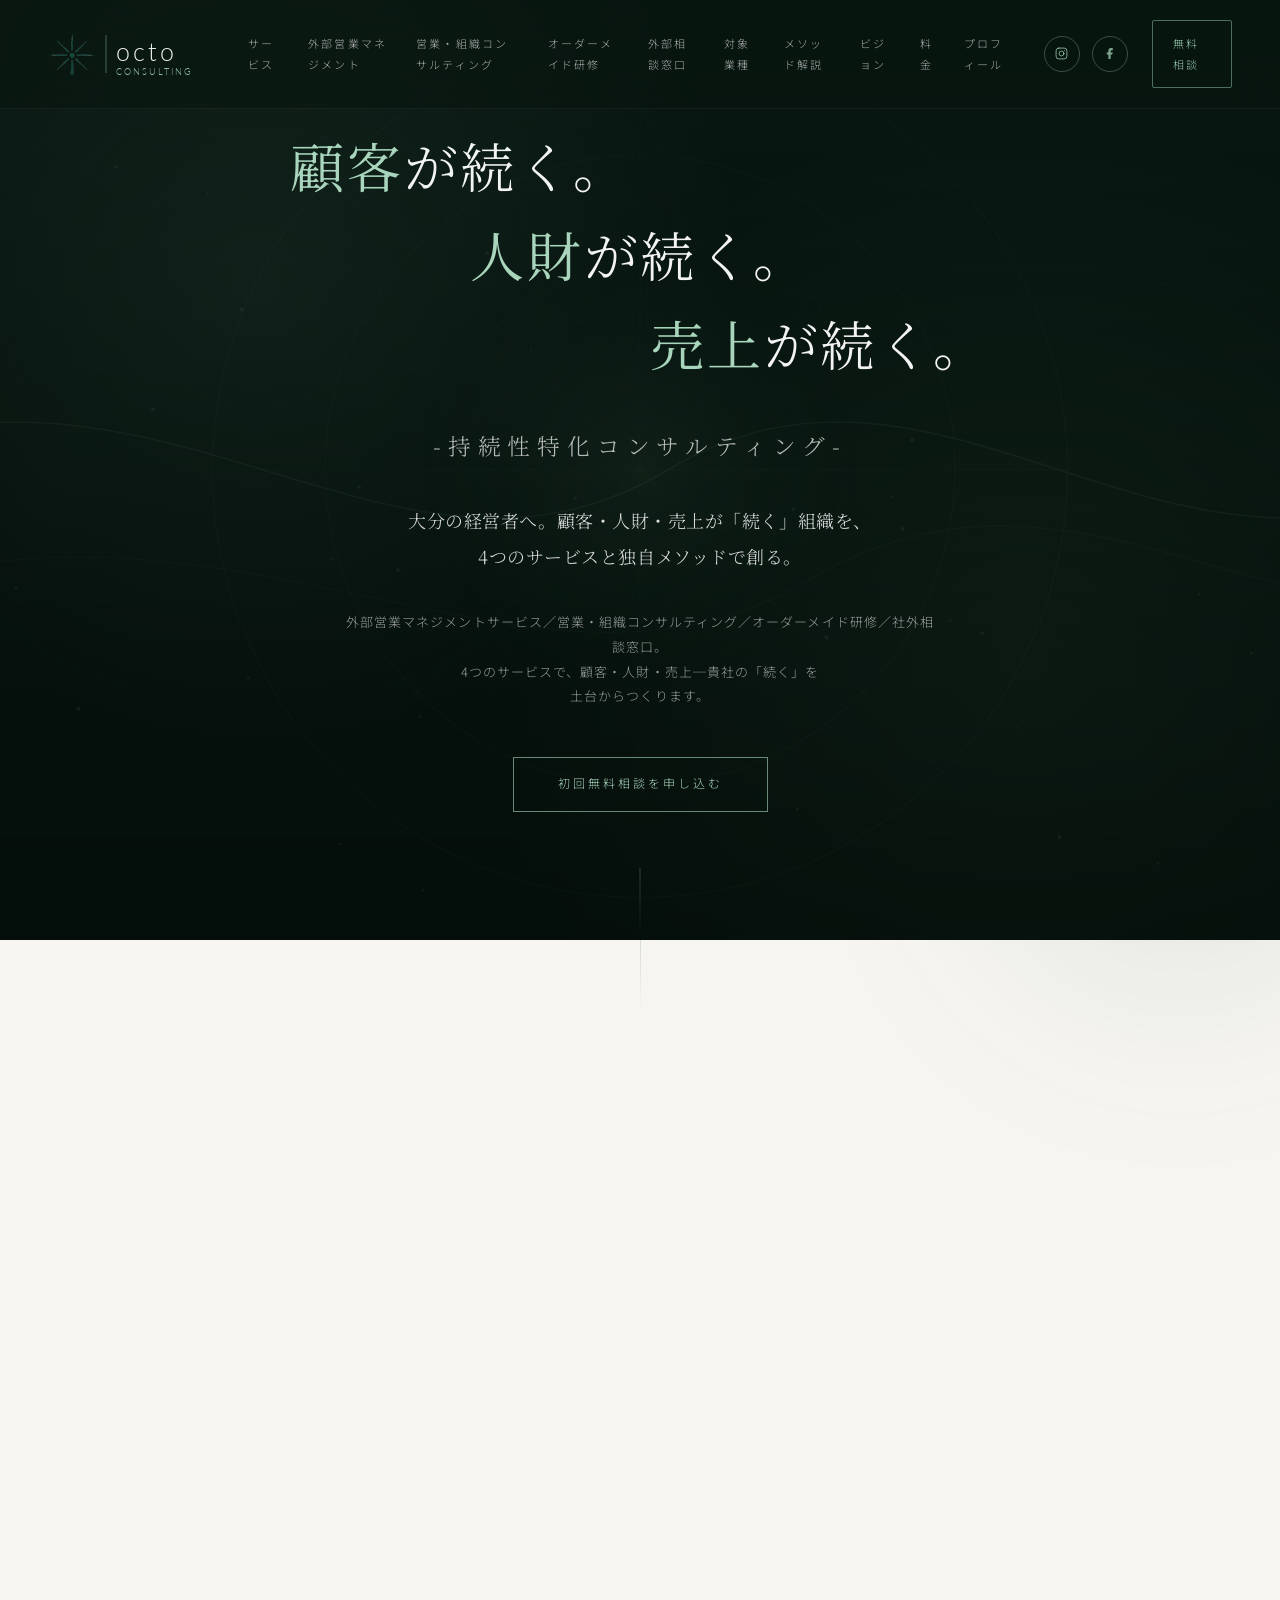
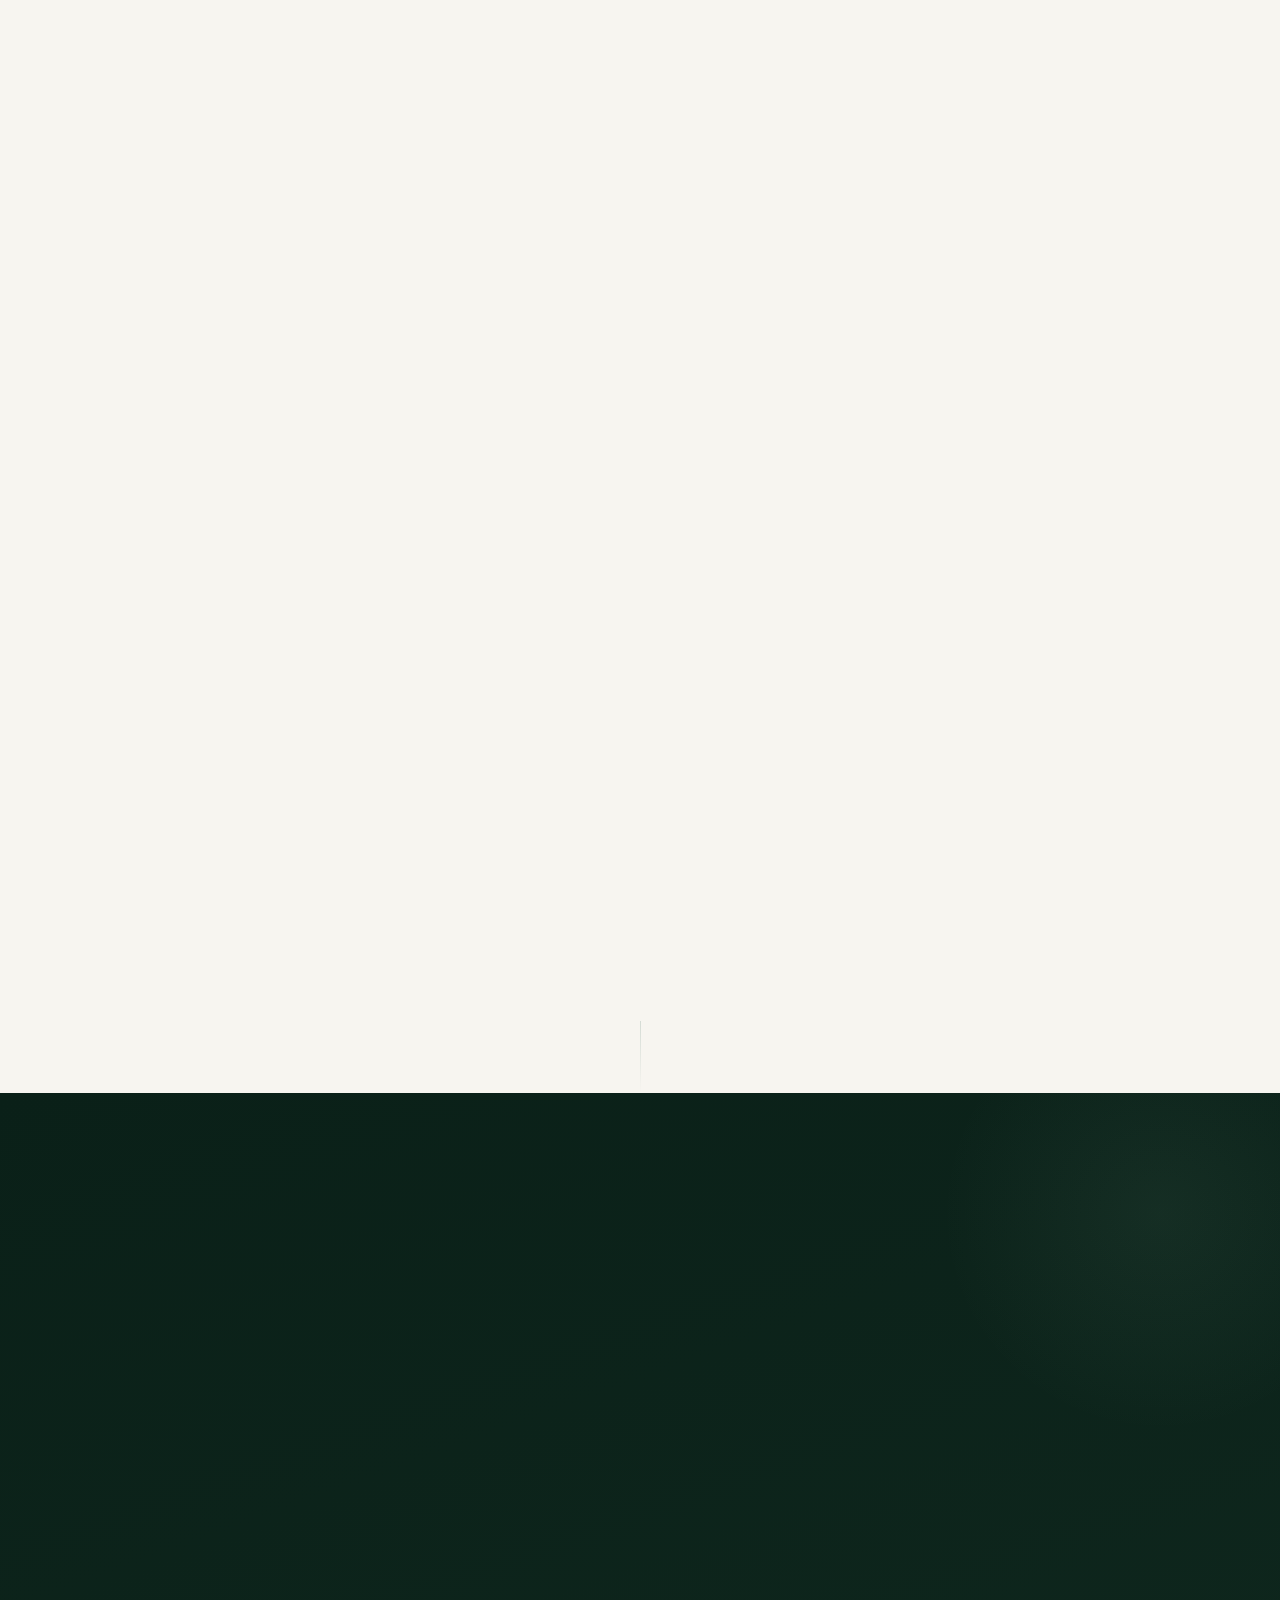
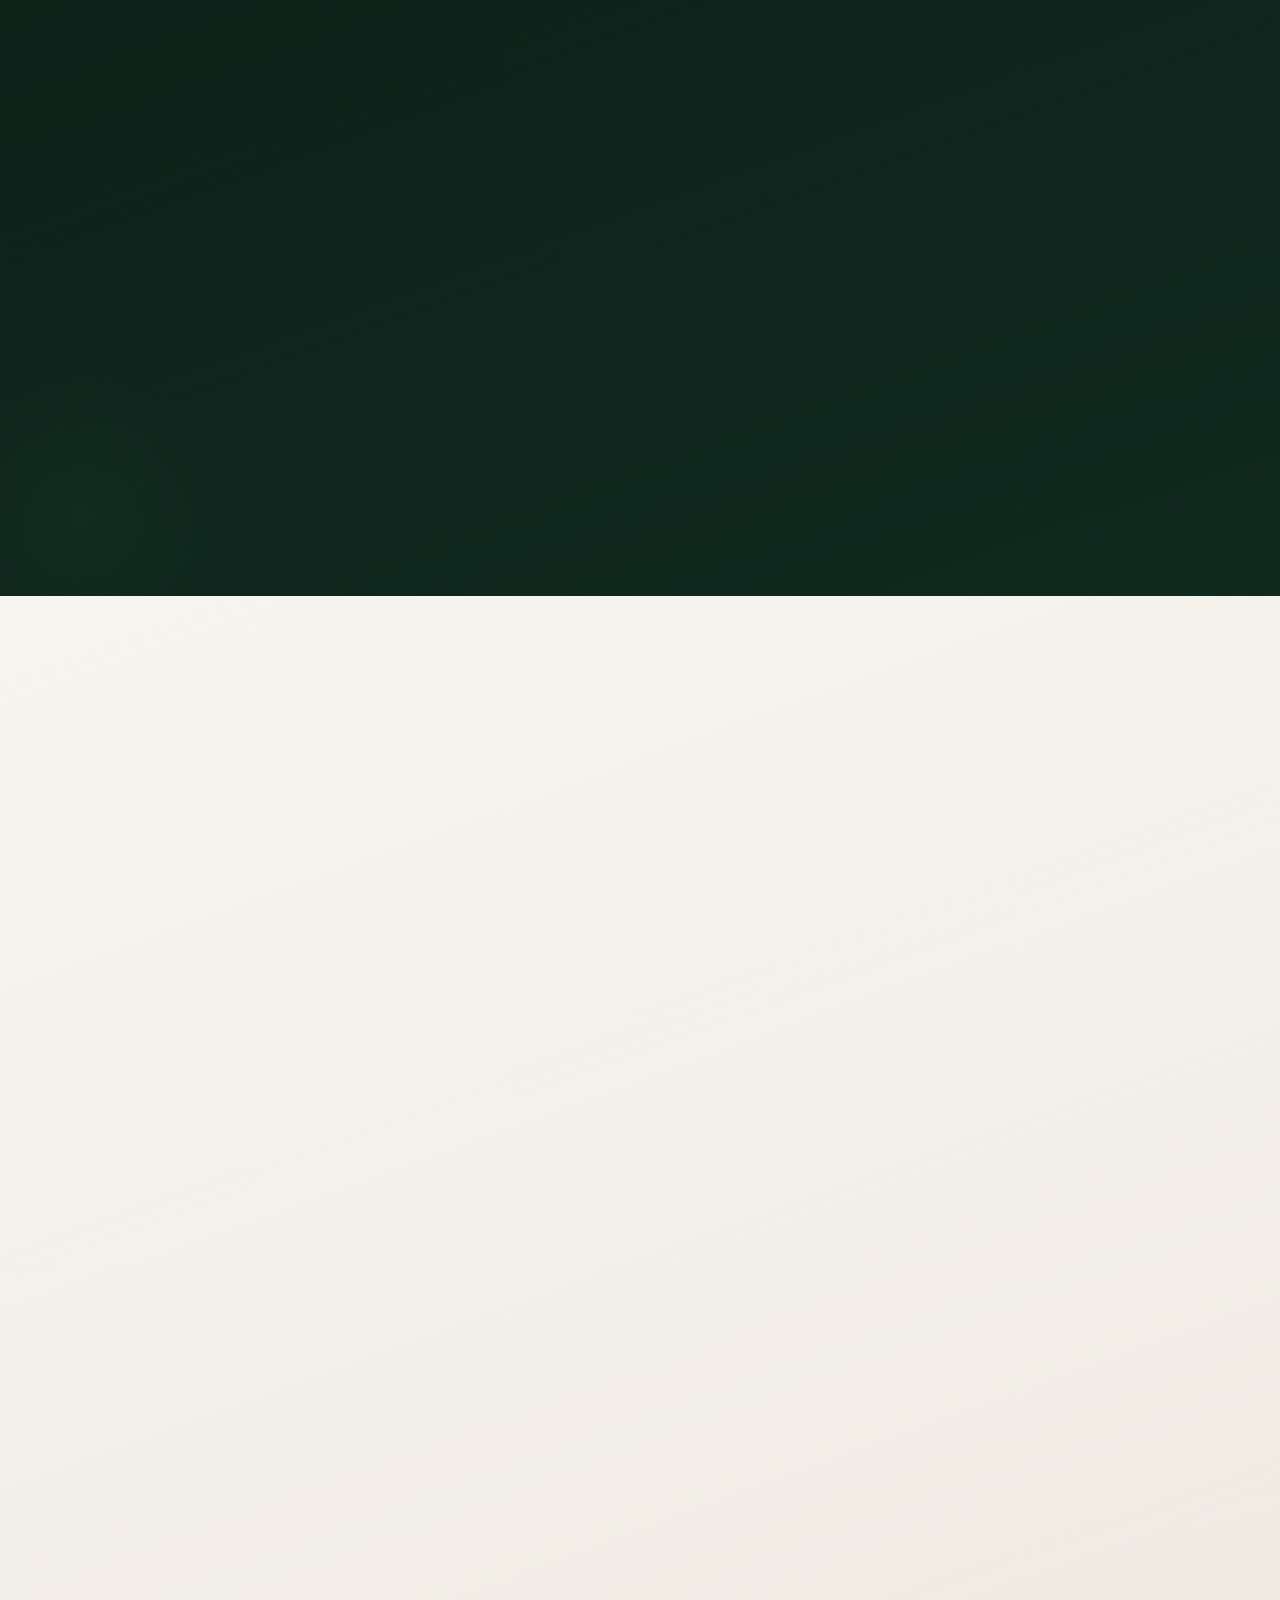
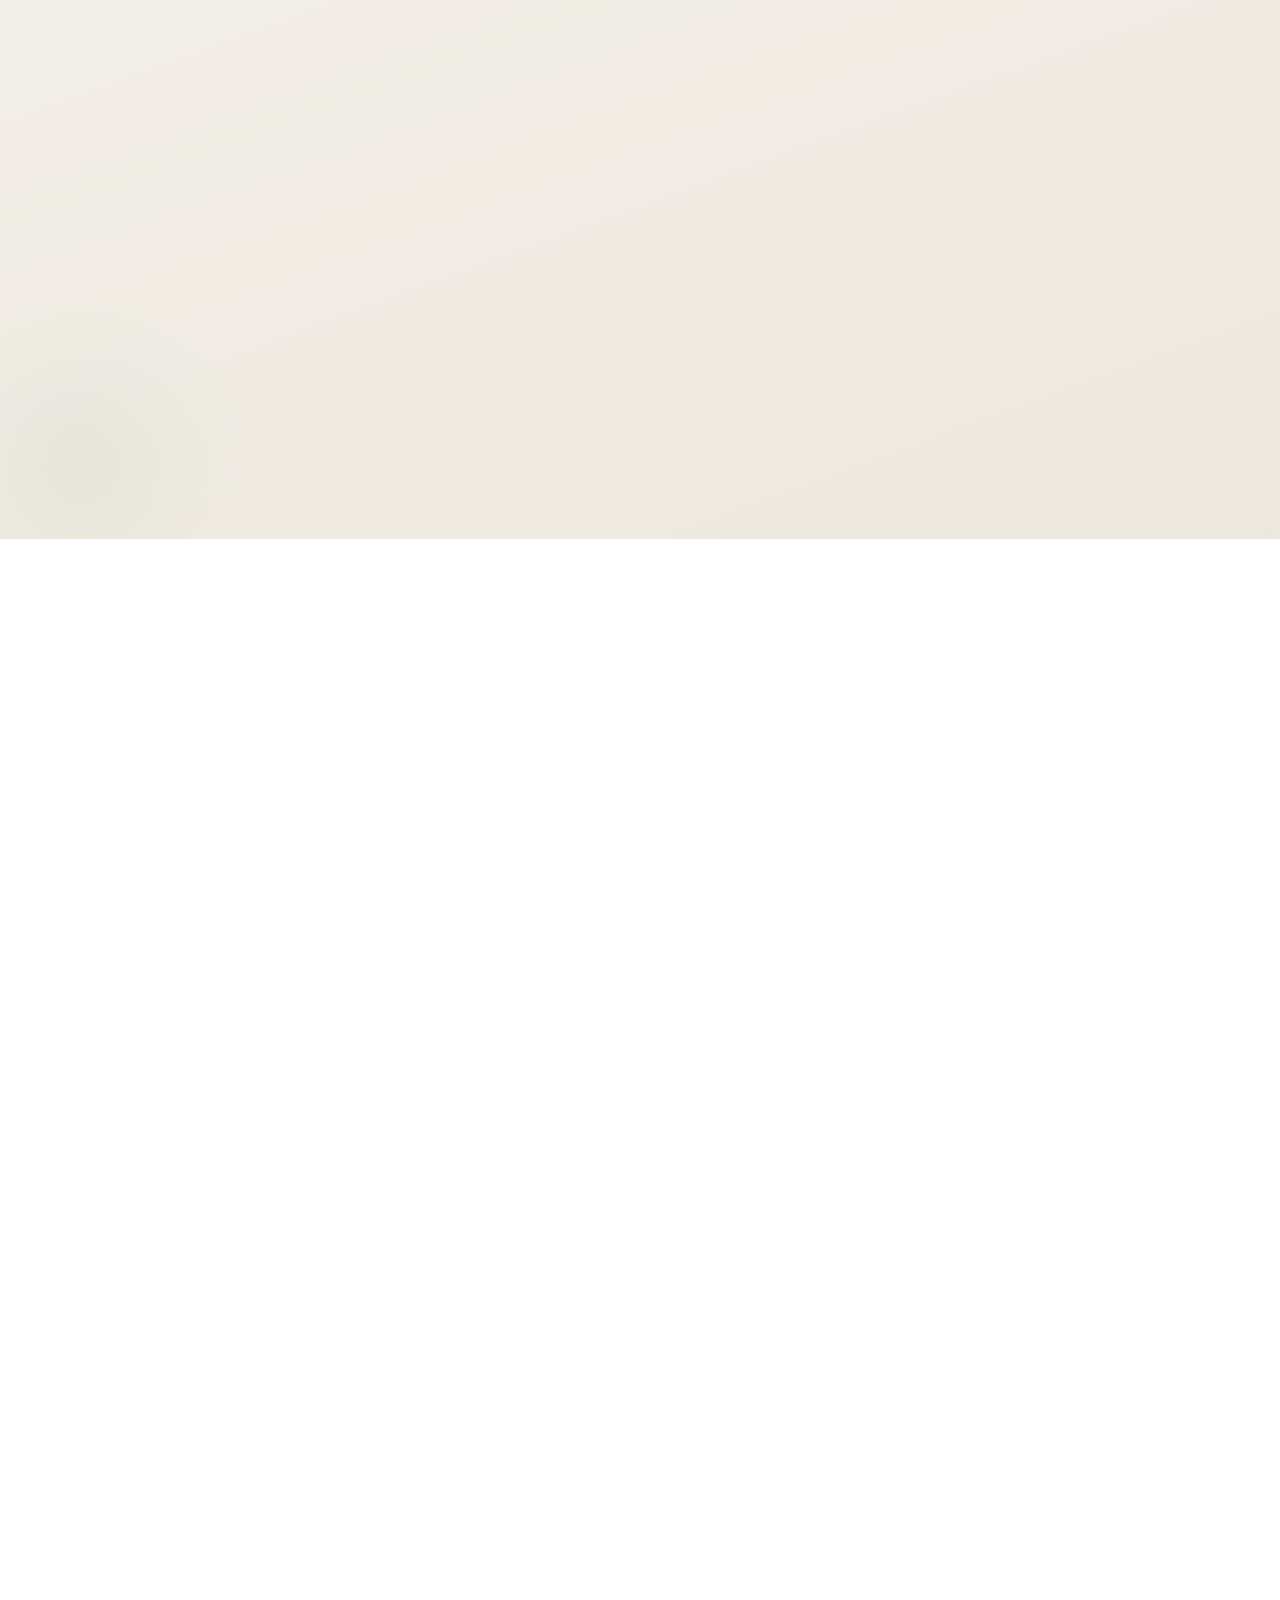
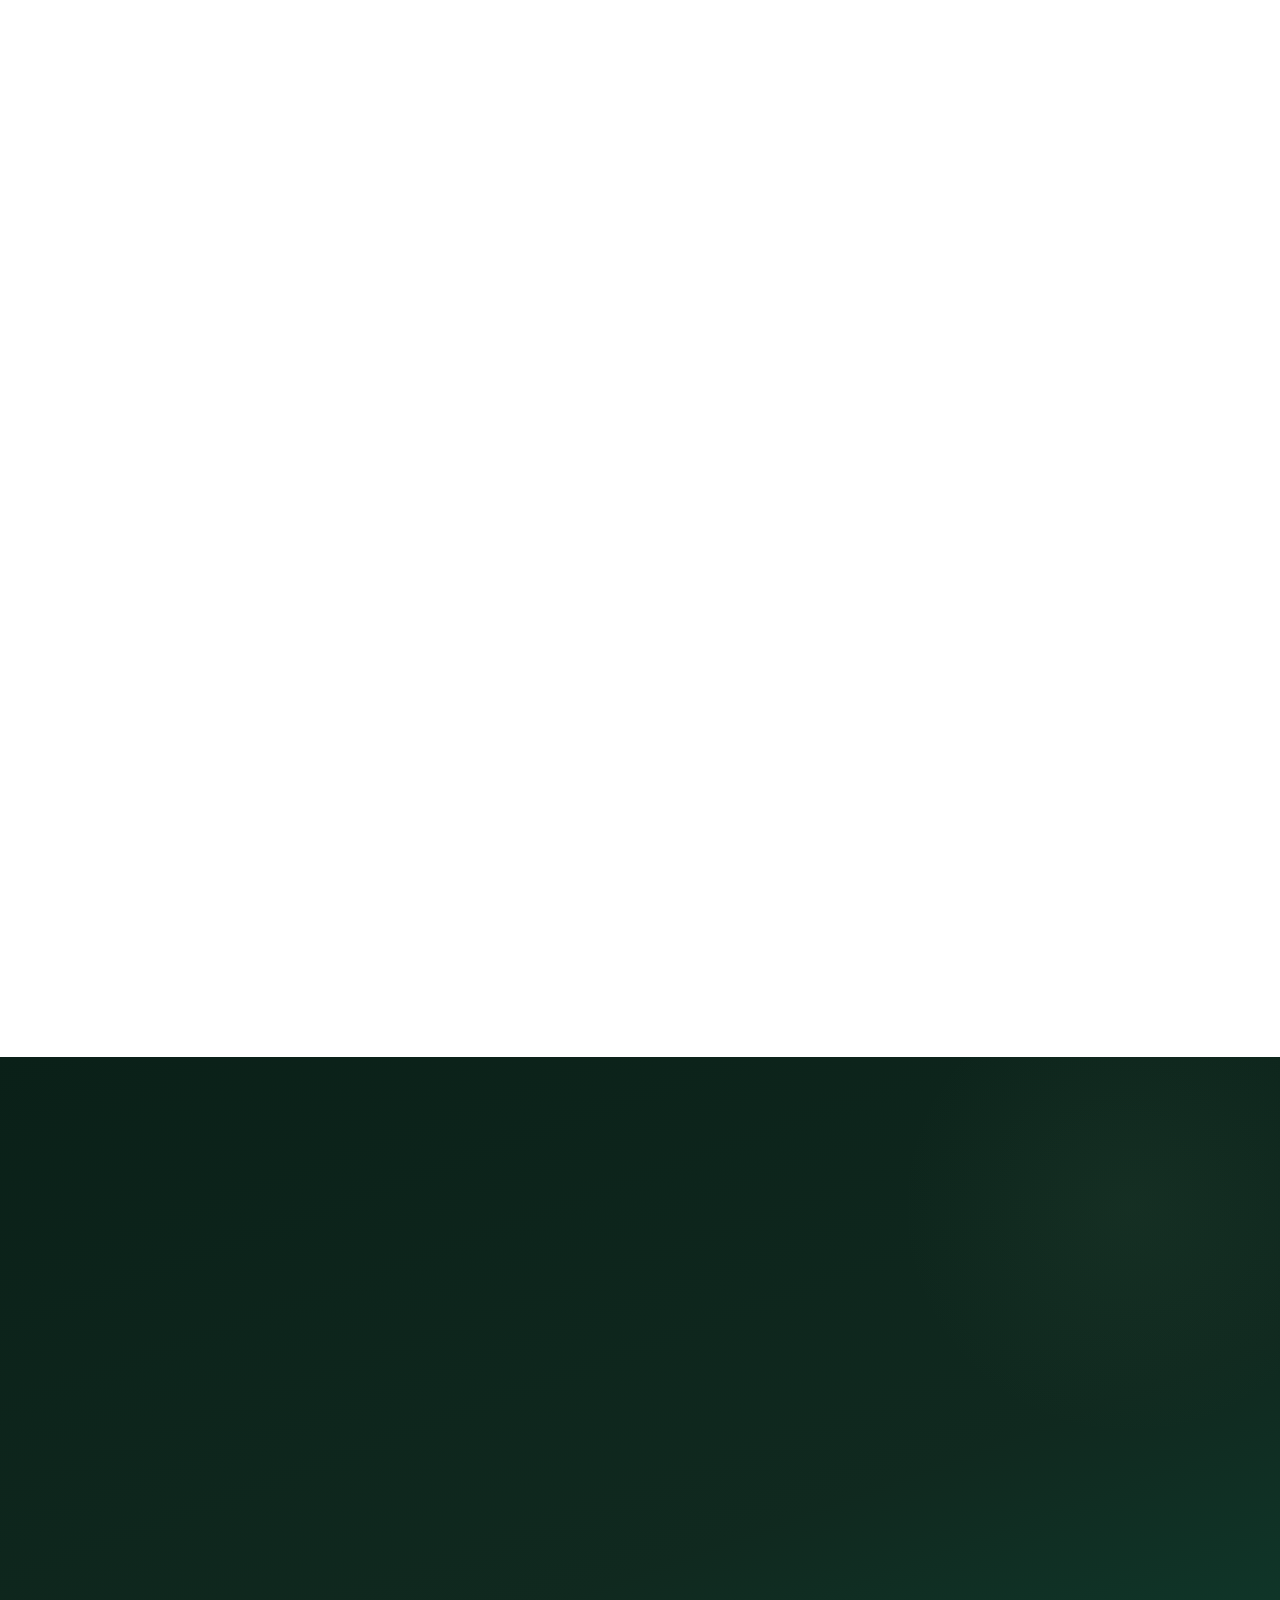
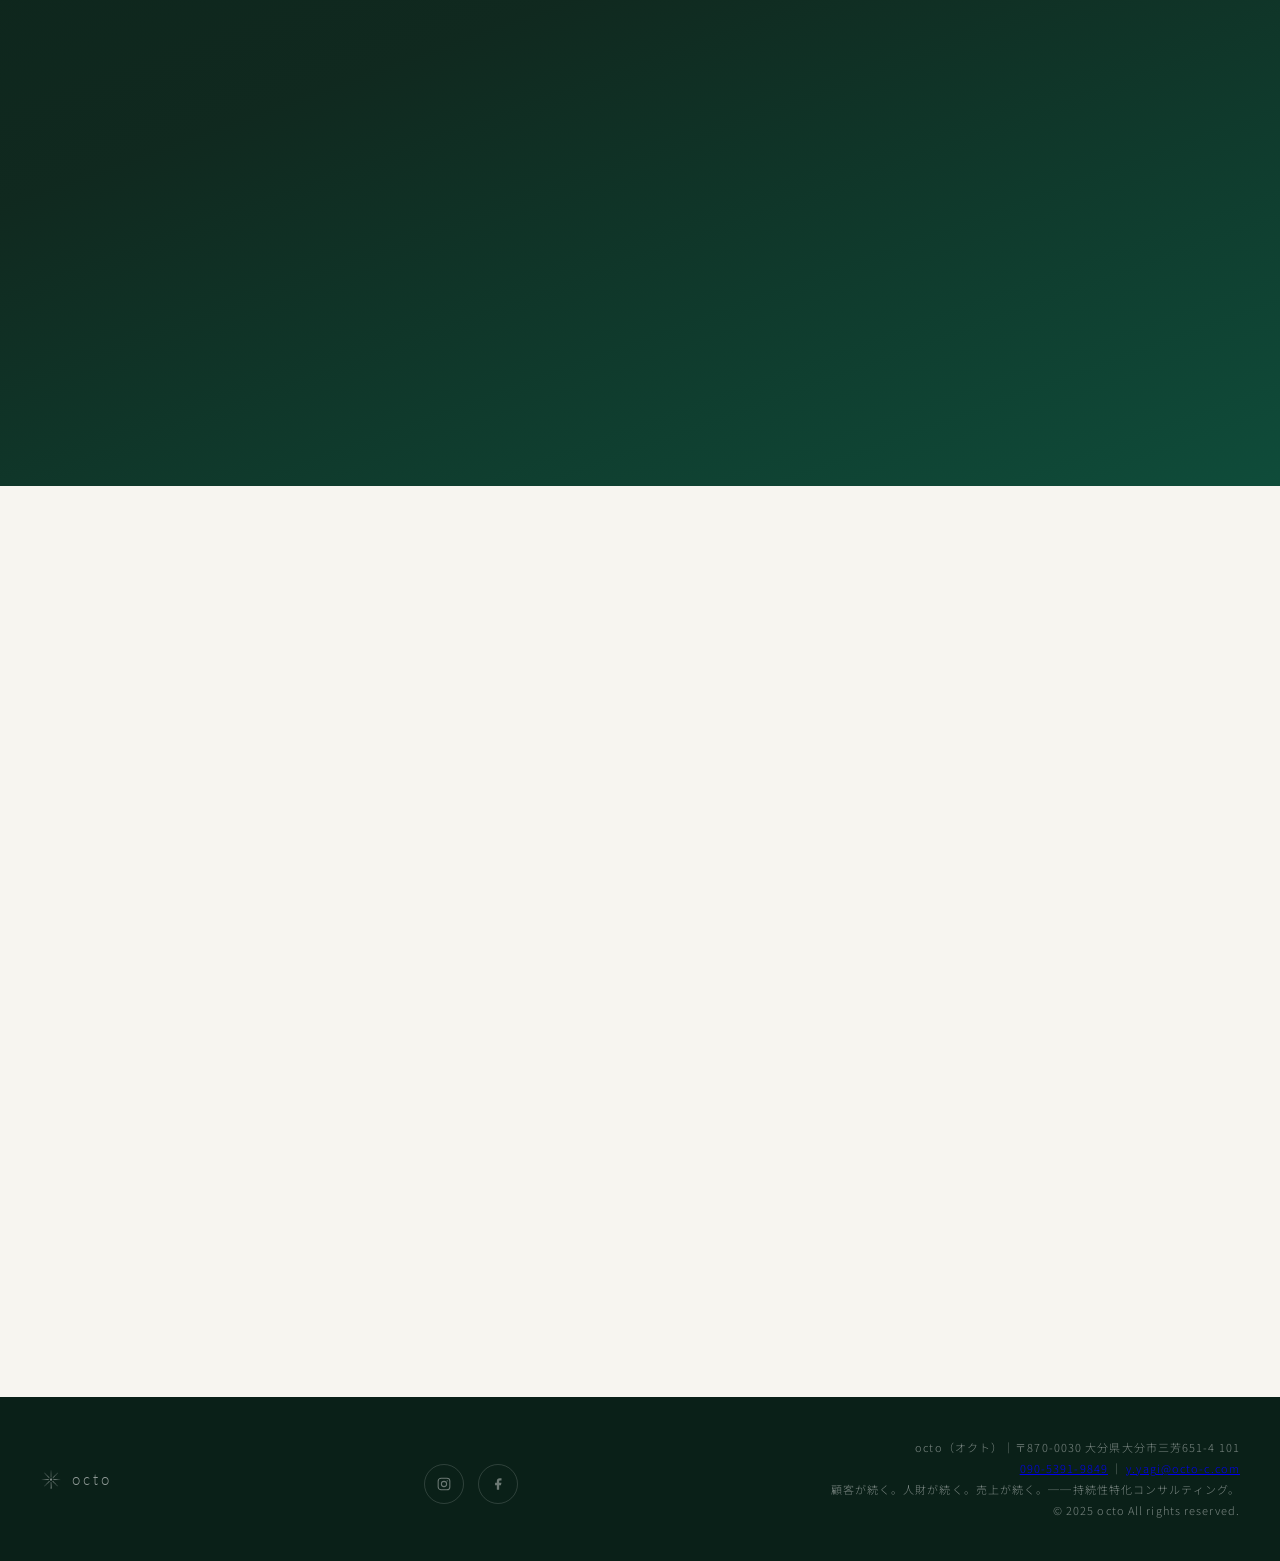
==== index.html @ 40ffea10 "Add files via upload" ====
<!DOCTYPE html>
<html lang="ja">
<head>
<meta charset="UTF-8">
<meta name="viewport" content="width=device-width, initial-scale=1.0">
<title>octo（オクト）| 持続性特化コンサルティング【大分】</title>
<meta name="description" content="大分発の持続性特化コンサルティング「octo」。外部営業マネジメントサービス／営業・組織コンサルティング／オーダーメイド研修／社外相談窓口の4サービスで、顧客が続く・人財が続く・売上が続く組織づくりを支援します。初回相談無料。">
<meta name="keywords" content="営業コンサルティング,販売コンサルティング,オーダーメイド研修,社外相談窓口,外部相談窓口,ハラスメント相談窓口,離職防止,大分,大分市,営業マニュアル,販売マニュアル,ゼロプレッシャーセールス,ゼロプレッシャーセールスメソッド,売上改善,人材定着,人財育成,人財輩出,心理的安全性,持続性特化コンサルティング,オクト">
<meta name="author" content="octo 八木雄大">
<meta name="robots" content="index, follow">
<link rel="canonical" href="https://octo-c.com/">
<meta property="og:title" content="octo | 顧客が続く。人財が続く。売上が続く。──持続性特化コンサルティング【大分】">
<meta property="og:description" content="外部営業マネジメントサービス／営業・組織コンサルティング／オーダーメイド研修／社外相談窓口。4つのサービスで、貴社の「続く」をつくります。初回相談無料。">
<meta property="og:type" content="website">
<meta property="og:url" content="https://octo-c.com/">
<meta property="og:locale" content="ja_JP">
<meta property="og:site_name" content="octo 営業・組織コンサルティング">
<meta property="og:image" content="https://octo-c.com/assets/ogp.png">
<meta property="og:image:width" content="1200">
<meta property="og:image:height" content="630">
<meta name="twitter:card" content="summary_large_image">
<meta name="twitter:title" content="octo | 顧客が続く。人財が続く。売上が続く。──持続性特化コンサルティング">
<meta name="twitter:description" content="外部営業マネジメントサービス／営業・組織コンサルティング／オーダーメイド研修／社外相談窓口。4つのサービスで、貴社の「続く」をつくります。">
<meta name="twitter:image" content="https://octo-c.com/assets/ogp.png">
<script type="application/ld+json">{"@context":"https://schema.org","@type":"LocalBusiness","name":"octo","alternateName":"オクト","description":"持続性特化コンサルティング。外部営業マネジメントサービス／営業・組織コンサルティング／オーダーメイド研修／社外相談窓口の4サービスで、顧客が続く・人財が続く・売上が続く組織づくりを支援。","url":"https://octo-c.com/","telephone":"090-5391-9849","email":"y.yagi@octo-c.com","priceRange":"¥10,000〜","address":{"@type":"PostalAddress","streetAddress":"三芳651-4 101","addressLocality":"大分市","addressRegion":"大分県","postalCode":"870-0030","addressCountry":"JP"},"founder":{"@type":"Person","name":"八木雄大","jobTitle":"営業・組織コンサルタント"},"areaServed":["大分県","日本全国（オンライン対応）"],"serviceType":["外部営業マネジメントサービス","営業・組織コンサルティング","オーダーメイド研修","社外相談窓口"],"hasOfferCatalog":{"@type":"OfferCatalog","name":"octoのサービス","itemListElement":[{"@type":"Offer","itemOffered":{"@type":"Service","name":"外部営業マネジメントサービス","url":"https://octo-c.com/service-director.html"},"priceSpecification":{"@type":"PriceSpecification","price":"350000","priceCurrency":"JPY"}},{"@type":"Offer","itemOffered":{"@type":"Service","name":"営業・組織コンサルティング","url":"https://octo-c.com/service-sales.html"},"priceSpecification":{"@type":"PriceSpecification","minPrice":"50000","priceCurrency":"JPY"}},{"@type":"Offer","itemOffered":{"@type":"Service","name":"オーダーメイド研修","url":"https://octo-c.com/service-training.html"},"priceSpecification":{"@type":"PriceSpecification","minPrice":"80000","priceCurrency":"JPY"}},{"@type":"Offer","itemOffered":{"@type":"Service","name":"外部相談窓口「やぎさんの相談部屋」","url":"https://octo-c.com/service-helpline.html"},"priceSpecification":{"@type":"PriceSpecification","minPrice":"10000","priceCurrency":"JPY"}}]}}</script>
<link href="https://fonts.googleapis.com/css2?family=Cormorant+Garamond:ital,wght@0,300;0,400;0,500;1,300;1,400&family=Lato:wght@300;400&family=Noto+Sans+JP:wght@300;400;500&family=Noto+Serif+JP:wght@300;400;500&family=Zen+Old+Mincho:wght@400;500&display=swap" rel="stylesheet">
<link rel="stylesheet" href="assets/style.css">
</head>
<body>
<!-- AMBIENT -->
<div class="ambient a1"></div>
<div class="ambient a2"></div>
<canvas id="particles"></canvas>

<!-- NAV -->
<nav class="nav" id="nav">
  <a href="index.html" class="nav-logo-img-link">
    <svg class="nav-logo-svg" width="200" height="54" viewBox="0 0 200 54" xmlns="http://www.w3.org/2000/svg">
      <!-- シンボル（透過PNG） -->
      <image href="[data-uri]" x="0" y="1" width="48" height="52" preserveAspectRatio="xMidYMid meet"/>
      <!-- 縦区切り線 -->
      <line class="nav-divider" x1="58" y1="8" x2="58" y2="46" stroke="rgba(168,219,188,0.5)" stroke-width="0.8"/>
      <!-- octo -->
      <text class="nav-octo" x="68" y="34" font-family="Lato, sans-serif" font-weight="300" font-size="25" letter-spacing="3" fill="rgba(255,255,255,0.92)">octo</text>
      <!-- CONSULTING -->
      <text class="nav-con" x="68" y="48" font-family="Lato, sans-serif" font-weight="300" font-size="8.5" letter-spacing="2.0" fill="rgba(168,219,188,0.85)">CONSULTING</text>
    </svg>
  </a>

  <div class="nav-right">
    <div class="nav-links" id="navLinks">
      <a href="index.html#services" class="nav-link">サービス</a>
      <a href="service-director.html" class="nav-link">外部営業マネジメント</a>
      <a href="service-sales.html" class="nav-link">営業・組織コンサルティング</a>
  <a href="service-training.html" class="nav-link">オーダーメイド研修</a>
      <a href="service-helpline.html" class="nav-link">外部相談窓口</a>
      <a href="index.html#target" class="nav-link">対象業種</a>
      <a href="service-sales.html#process" class="nav-link">メソッド解説</a>
      <a href="index.html#vision" class="nav-link">ビジョン</a>
      <a href="index.html#price" class="nav-link">料金</a>
      <a href="index.html#profile" class="nav-link">プロフィール</a>
      <a href="index.html#contact" class="nav-cta nav-cta-panel">無料相談を申し込む</a>
      <div class="nav-sns">
        <a href="https://www.instagram.com/octo_oita/?__pwa=1" target="_blank" rel="noopener" class="nav-sns-link" aria-label="Instagram">
          <svg viewBox="0 0 24 24" fill="none" stroke="currentColor" stroke-width="1.8" stroke-linecap="round" stroke-linejoin="round" aria-hidden="true"><rect x="2" y="2" width="20" height="20" rx="5" ry="5"/><circle cx="12" cy="12" r="4.5"/><circle cx="17.5" cy="6.5" r="1" fill="currentColor" stroke="none"/></svg>
        </a>
        <a href="https://www.facebook.com/me/" target="_blank" rel="noopener" class="nav-sns-link" aria-label="Facebook">
          <svg viewBox="0 0 24 24" fill="currentColor" aria-hidden="true"><path d="M18 2h-3a5 5 0 0 0-5 5v3H7v4h3v8h4v-8h3l1-4h-4V7a1 1 0 0 1 1-1h3z"/></svg>
        </a>
      </div>
    </div>

    <a href="index.html#contact" class="nav-cta nav-cta-header">無料相談</a>

    <button type="button" class="nav-toggle" id="navToggle" aria-label="メニューを開く" aria-expanded="false" aria-controls="navLinks">
      <span></span><span></span><span></span>
    </button>
  </div>
</nav>
<div class="nav-overlay" id="navOverlay"></div>

<!-- HERO -->
<section class="hero">
  <img src="https://images.unsplash.com/photo-1497366754035-f200968a6e72?q=80&w=1800&auto=format&fit=crop" class="hero-image" alt="quiet meeting space" loading="eager">
  <div class="hero-overlay"></div>
  <svg class="hero-flow" viewBox="0 0 1200 800" aria-hidden="true">
    <path d="M0,400 C250,280 420,520 620,400 C820,280 980,520 1200,400" fill="none" stroke="rgba(168,219,188,0.10)" stroke-width="1.2"/>
    <path d="M0,500 C300,380 520,600 720,480 C920,360 1080,560 1200,460" fill="none" stroke="rgba(168,219,188,0.06)" stroke-width="0.8"/>
  </svg>
  <svg class="hero-deco" viewBox="0 0 800 800" aria-hidden="true">
    <defs>
      <radialGradient id="hg1" cx="50%" cy="50%" r="50%"><stop offset="0%" stop-color="#6A9A70" stop-opacity="0.15"/><stop offset="100%" stop-color="#0F4C3A" stop-opacity="0"/></radialGradient>
    </defs>
    <circle cx="400" cy="400" r="380" fill="none" stroke="rgba(168,219,188,0.06)" stroke-width="1"/>
    <circle cx="400" cy="400" r="280" fill="none" stroke="rgba(168,219,188,0.05)" stroke-width="1"/>
    <circle cx="400" cy="400" r="180" fill="none" stroke="rgba(106,154,112,0.04)" stroke-width="1"/>
    <g stroke="rgba(168,219,188,0.05)" stroke-width="0.8">
      <line x1="400" y1="20" x2="400" y2="780"/><line x1="20" y1="400" x2="780" y2="400"/>
      <line x1="133" y1="133" x2="667" y2="667"/><line x1="667" y1="133" x2="133" y2="667"/>
    </g>
    <circle cx="400" cy="400" r="200" fill="url(#hg1)"/>
  </svg>
  <div class="hero-content">
    <h1 class="hero-catch">
      <span class="hero-line hero-line-1"><em>顧客</em>が続く。</span>
      <span class="hero-line hero-line-2"><em>人財</em>が続く。</span>
      <span class="hero-line hero-line-3"><em>売上</em>が続く。</span>
      <span class="hero-catch-sub">-持続性特化コンサルティング-</span>
    </h1>
    <p class="hero-copy-line">大分の経営者へ。顧客・人財・売上が「続く」組織を、<br>4つのサービスと独自メソッドで創る。</p>
    <p class="hero-sub">
      外部営業マネジメントサービス／営業・組織コンサルティング／オーダーメイド研修／社外相談窓口。<br>
      4つのサービスで、顧客・人財・売上─貴社の「続く」を<br>
      土台からつくります。
    </p>
    <a href="#contact" class="hero-btn">初回無料相談を申し込む</a>
  </div>
</section>

<div class="divider"></div>

<!-- SERVICES (3 pillars) -->
<div class="sec-light">
<section class="section-wide reveal" id="services">
  <p class="eyebrow">Our Services</p>
  <h2 class="heading">4つのサービスで、<br><em>「続く」組織</em>をつくる。</h2>
  <p class="body-text" style="max-width:640px">売上の「続く」、人財の「続く」、顧客との関係の「続く」。octoは4つの角度から、持続可能な組織づくりを支援します。</p>
  <div class="svc-grid">
    <div class="svc-card">
      <p class="svc-num">01 / SALES DIRECTOR</p>
      <span class="recruit-open" style="display:inline-block;margin-bottom:14px">
        <span class="recruit-badge only-open">現在募集中（同時1社限定）</span>
        <span class="recruit-badge only-closed">現在募集を休止中（同時1社限定）</span>
      </span>
      <h3 class="svc-title">外部営業マネジメント<br>サービス</h3>
      <p class="svc-catch">コンサルの前に、現場に立つ人を。</p>
      <p class="svc-desc">週3日程度、御社専属で入り込む非常勤の営業部長。商談同席から指示出しまで実務に踏み込み、実績づくりから伴走します。</p>
      <p class="svc-price">
        固定費（モニター価格）　月¥350,000<br>
        成果報酬　目標達成時に固定費1.5ヶ月分<br>
        最低契約期間　6ヶ月／同時1社限定
      </p>
      <p style="font-size:12px;margin-top:14px"><a href="service-director.html" style="color:var(--gd);text-decoration:underline">サービスの詳細を見る →</a></p>
    </div>
    <div class="svc-card">
      <p class="svc-num">02 / SALES CONSULTING</p>
      <h3 class="svc-title">営業・組織<br>コンサルティング</h3>
      <p class="svc-catch">顧客・売上・人財が続く仕組みをつくる</p>
      <p class="svc-desc">octo式ゼロプレッシャーセールスメソッドによる営業組織の設計・伴走支援。属人的な営業・販売から脱却し、再現性のある成約プロセスを構築します。</p>
      <p class="svc-price">詳細は <a href="index.html#price" style="color:var(--gd);text-decoration:underline">料金プラン</a> をご確認ください</p>
      <p style="font-size:12px;margin-top:14px"><a href="service-sales.html" style="color:var(--gd);text-decoration:underline">サービスの詳細を見る →</a></p>
    </div>
    <div class="svc-card">
      <p class="svc-num">03 / CUSTOM TRAINING</p>
      <h3 class="svc-title">オーダーメイド研修</h3>
      <p class="svc-catch">現場で使える、を追求する</p>
      <div class="svc-tags">
        <span class="svc-tag">新入社員研修</span>
        <span class="svc-tag">リーダー・管理職研修</span>
        <span class="svc-tag">コーチング研修</span>
        <span class="svc-tag">ハラスメント防止研修</span>
        <span class="svc-tag">心理的安全性研修</span>
        <span class="svc-tag">コミュニケーション研修</span>
        <span class="svc-tag">営業・販売スキル研修</span>
        <span class="svc-tag">チームビルディング研修</span>
        <span class="svc-tag">…and more</span>
      </div>
      <p class="svc-price">
        <strong>¥80,000</strong>〜 / 1.5時間セッション<br>
        ハーフデイ（3時間）　¥140,000〜<br>
        フルデイ（6時間）　¥260,000〜<br>
        複数回シリーズ　月¥120,000〜（3回〜）
      </p>
      <p style="font-size:12px;margin-top:14px"><a href="service-training.html" style="color:var(--gd);text-decoration:underline">サービスの詳細を見る →</a></p>
    </div>
    <div class="svc-card">
      <p class="svc-num">04 / EXTERNAL HELPLINE</p>
      <h3 class="svc-title">外部相談窓口<br>「やぎさんの相談部屋」</h3>
      <p class="svc-catch">気軽に、ほっと、安心して。</p>
      <p class="svc-desc">ハラスメント相談だけじゃない外部相談窓口。従業員が安心して声をあげられる、独立した相談先を外部に設置。ハラスメント相談・職場の悩みの早期発見が、離職防止と職場環境の改善につながります。</p>
      <p class="svc-price">
        企業向け　スモール（〜10名）月¥20,000<br>
        スタンダード（11〜30名）月¥40,000<br>
        ミディアム（31〜50名）月¥60,000<br>
        ラージ（51名〜）要相談<br>
        個人事業主向け　月¥10,000
      </p>
      <p style="font-size:12px;margin-top:14px"><a href="service-helpline.html" style="color:var(--gd);text-decoration:underline">サービスの詳細を見る →</a></p>
    </div>
  </div>
</section>
</div>

<div class="divider"></div>

<!-- TARGET -->
<div class="target-section">
<section class="section reveal" id="target">
  <p class="eyebrow eyebrow-light">For Whom</p>
  <h2 class="heading heading-light">octoのサービスが<br><em>最も力を発揮する業種</em></h2>
  <p class="target-intro">
    「商材・サービスの良さに加え、強固な信頼が成約を生む」業種に、ゼロプレッシャーセールスメソッドは特に強く作用します。<br>
    お客様の不安・疑問・不信を先回りして解消できる設計が、顧客継続と人財定着の両輪を同時に実現します。
  </p>

  <div class="target-grid">

    <div class="target-card">
      <svg class="target-icon" viewBox="0 0 36 36" fill="none" xmlns="http://www.w3.org/2000/svg" aria-hidden="true">
        <!-- 屋根 -->
        <polyline points="4,17 18,5 32,17" stroke="rgba(168,219,188,0.7)" stroke-width="1.4" stroke-linecap="round" stroke-linejoin="round" fill="none"/>
        <!-- 外壁 -->
        <rect x="8" y="17" width="20" height="13" rx="1" stroke="rgba(168,219,188,0.55)" stroke-width="1.2" fill="rgba(168,219,188,0.04)"/>
        <!-- ドア -->
        <rect x="15" y="22" width="6" height="8" rx="1" stroke="rgba(168,219,188,0.45)" stroke-width="1" fill="none"/>
        <!-- 窓 -->
        <rect x="10" y="20" width="4" height="4" rx="0.5" stroke="rgba(168,219,188,0.4)" stroke-width="0.9" fill="none"/>
        <rect x="22" y="20" width="4" height="4" rx="0.5" stroke="rgba(168,219,188,0.4)" stroke-width="0.9" fill="none"/>
      </svg>
      <h3 class="target-name">住宅・不動産・リフォーム</h3>
    </div>

    <div class="target-card">
      <svg class="target-icon" viewBox="0 0 36 36" fill="none" xmlns="http://www.w3.org/2000/svg" aria-hidden="true">
        <!-- ボディ下部 -->
        <rect x="3" y="20" width="30" height="8" rx="2" stroke="rgba(168,219,188,0.55)" stroke-width="1.2" fill="rgba(168,219,188,0.04)"/>
        <!-- キャビン -->
        <path d="M9,20 L12,13 Q13,11 15,11 L21,11 Q23,11 24,13 L27,20" stroke="rgba(168,219,188,0.65)" stroke-width="1.2" fill="rgba(168,219,188,0.04)" stroke-linejoin="round"/>
        <!-- 窓 -->
        <path d="M13,19 L15,13 L21,13 L23,19" stroke="rgba(168,219,188,0.4)" stroke-width="0.9" fill="none" stroke-linejoin="round"/>
        <!-- タイヤ左 -->
        <circle cx="10" cy="28" r="3.5" stroke="rgba(168,219,188,0.55)" stroke-width="1.2" fill="none"/>
        <circle cx="10" cy="28" r="1.2" stroke="rgba(168,219,188,0.35)" stroke-width="0.8" fill="none"/>
        <!-- タイヤ右 -->
        <circle cx="26" cy="28" r="3.5" stroke="rgba(168,219,188,0.55)" stroke-width="1.2" fill="none"/>
        <circle cx="26" cy="28" r="1.2" stroke="rgba(168,219,188,0.35)" stroke-width="0.8" fill="none"/>
      </svg>
      <h3 class="target-name">自動車販売</h3>
    </div>

    <div class="target-card">
      <svg class="target-icon" viewBox="0 0 36 36" fill="none" xmlns="http://www.w3.org/2000/svg" aria-hidden="true">
        <!-- 人体 -->
        <circle cx="16" cy="10" r="4" stroke="rgba(168,219,188,0.6)" stroke-width="1.2" fill="none"/>
        <path d="M8,28 Q8,18 16,16 Q24,18 24,28" stroke="rgba(168,219,188,0.55)" stroke-width="1.2" fill="none" stroke-linecap="round"/>
        <line x1="8" y1="28" x2="24" y2="28" stroke="rgba(168,219,188,0.4)" stroke-width="1.2" stroke-linecap="round"/>
        <!-- キラキラ大 -->
        <line x1="27" y1="8"  x2="27" y2="14" stroke="rgba(168,219,188,0.75)" stroke-width="1.2" stroke-linecap="round"/>
        <line x1="24" y1="11" x2="30" y2="11" stroke="rgba(168,219,188,0.75)" stroke-width="1.2" stroke-linecap="round"/>
        <!-- キラキラ小 -->
        <line x1="30" y1="17" x2="30" y2="21" stroke="rgba(168,219,188,0.5)" stroke-width="0.9" stroke-linecap="round"/>
        <line x1="28" y1="19" x2="32" y2="19" stroke="rgba(168,219,188,0.5)" stroke-width="0.9" stroke-linecap="round"/>
        <!-- キラキラ極小 -->
        <line x1="25" y1="4"  x2="25" y2="6"  stroke="rgba(168,219,188,0.45)" stroke-width="0.8" stroke-linecap="round"/>
        <line x1="24" y1="5"  x2="26" y2="5"  stroke="rgba(168,219,188,0.45)" stroke-width="0.8" stroke-linecap="round"/>
      </svg>
      <h3 class="target-name">美容・ヘルスケア（継続課金型）</h3>
    </div>

    <div class="target-card">
      <svg class="target-icon" viewBox="0 0 36 36" fill="none" xmlns="http://www.w3.org/2000/svg" aria-hidden="true">
        <rect x="8" y="10" width="20" height="16" rx="2" stroke="rgba(168,219,188,0.55)" stroke-width="1.2" fill="none"/>
        <line x1="12" y1="16" x2="24" y2="16" stroke="rgba(168,219,188,0.4)" stroke-width="1.2" stroke-linecap="round"/>
        <line x1="12" y1="20" x2="20" y2="20" stroke="rgba(168,219,188,0.4)" stroke-width="1.2" stroke-linecap="round"/>
        <path d="M16 26 L18 30 L20 26" stroke="rgba(168,219,188,0.35)" stroke-width="1" fill="none" stroke-linecap="round" stroke-linejoin="round"/>
      </svg>
      <h3 class="target-name">学習塾・教育サービス</h3>
    </div>

    <div class="target-card">
      <svg class="target-icon" viewBox="0 0 36 36" fill="none" xmlns="http://www.w3.org/2000/svg" aria-hidden="true">
        <!-- 頭 -->
        <circle cx="18" cy="8" r="3.5" stroke="rgba(168,219,188,0.65)" stroke-width="1.2" fill="none"/>
        <!-- ベール -->
        <path d="M11,8 Q11,5 18,4.5 Q25,5 25,8" stroke="rgba(168,219,188,0.5)" stroke-width="1" fill="none" stroke-linecap="round"/>
        <path d="M11,8 Q9,14 10,20" stroke="rgba(168,219,188,0.35)" stroke-width="0.9" fill="none" stroke-linecap="round"/>
        <path d="M25,8 Q27,14 26,20" stroke="rgba(168,219,188,0.35)" stroke-width="0.9" fill="none" stroke-linecap="round"/>
        <!-- ドレス -->
        <path d="M13,14 Q10,20 7,30 L29,30 Q26,20 23,14 Q20,17 18,17 Q16,17 13,14 Z" stroke="rgba(168,219,188,0.55)" stroke-width="1.2" fill="rgba(168,219,188,0.04)" stroke-linejoin="round"/>
        <!-- ウエスト -->
        <path d="M13,14 Q16,18 18,18 Q20,18 23,14" stroke="rgba(168,219,188,0.4)" stroke-width="0.9" fill="none" stroke-linecap="round"/>
        <!-- ブーケ -->
        <circle cx="22" cy="23" r="2"   stroke="rgba(168,219,188,0.5)" stroke-width="0.9" fill="none"/>
        <circle cx="25" cy="21" r="1.5" stroke="rgba(168,219,188,0.4)" stroke-width="0.9" fill="none"/>
        <circle cx="25" cy="25" r="1.5" stroke="rgba(168,219,188,0.4)" stroke-width="0.9" fill="none"/>
      </svg>
      <h3 class="target-name">ブライダル・冠婚葬祭</h3>
    </div>

    <div class="target-card">
      <svg class="target-icon" viewBox="0 0 36 36" fill="none" xmlns="http://www.w3.org/2000/svg" aria-hidden="true">
        <!-- コイン大（背面） -->
        <ellipse cx="20" cy="22" rx="10" ry="4" stroke="rgba(168,219,188,0.35)" stroke-width="1" fill="none"/>
        <line x1="10" y1="18" x2="10" y2="22" stroke="rgba(168,219,188,0.3)" stroke-width="1"/>
        <line x1="30" y1="18" x2="30" y2="22" stroke="rgba(168,219,188,0.3)" stroke-width="1"/>
        <ellipse cx="20" cy="18" rx="10" ry="4" stroke="rgba(168,219,188,0.45)" stroke-width="1.1" fill="rgba(168,219,188,0.04)"/>
        <!-- コイン小（前面） -->
        <ellipse cx="14" cy="13" rx="7"  ry="2.8" stroke="rgba(168,219,188,0.35)" stroke-width="0.9" fill="none"/>
        <line x1="7"  y1="10" x2="7"  y2="13" stroke="rgba(168,219,188,0.3)" stroke-width="0.9"/>
        <line x1="21" y1="10" x2="21" y2="13" stroke="rgba(168,219,188,0.3)" stroke-width="0.9"/>
        <ellipse cx="14" cy="10" rx="7"  ry="2.8" stroke="rgba(168,219,188,0.55)" stroke-width="1.1" fill="rgba(168,219,188,0.05)"/>
        <!-- ¥ マーク -->
        <text x="11" y="11.5" font-size="5" fill="rgba(168,219,188,0.65)" font-family="sans-serif">¥</text>
      </svg>
      <h3 class="target-name">保険・金融</h3>
    </div>

    <div class="target-card">
      <svg class="target-icon" viewBox="0 0 36 36" fill="none" xmlns="http://www.w3.org/2000/svg" aria-hidden="true">
        <!-- チェーン -->
        <path d="M18,4 Q22,4 23,7" stroke="rgba(168,219,188,0.4)" stroke-width="1" fill="none" stroke-linecap="round"/>
        <path d="M18,4 Q14,4 13,7" stroke="rgba(168,219,188,0.4)" stroke-width="1" fill="none" stroke-linecap="round"/>
        <!-- 金具 -->
        <rect x="15" y="7" width="6" height="3" rx="1" stroke="rgba(168,219,188,0.5)" stroke-width="1" fill="none"/>
        <!-- 宝石外枠（エメラルドカット） -->
        <polygon points="18,11 25,16 25,25 18,30 11,25 11,16" stroke="rgba(168,219,188,0.65)" stroke-width="1.3" fill="rgba(168,219,188,0.06)"/>
        <!-- 内側ファセット -->
        <polygon points="18,14 22,17 22,23 18,26 14,23 14,17" stroke="rgba(168,219,188,0.45)" stroke-width="0.9" fill="none"/>
        <!-- 光の反射ライン -->
        <line x1="14" y1="17" x2="18" y2="14" stroke="rgba(168,219,188,0.35)" stroke-width="0.8" stroke-linecap="round"/>
        <line x1="22" y1="17" x2="25" y2="16" stroke="rgba(168,219,188,0.35)" stroke-width="0.8" stroke-linecap="round"/>
        <line x1="11" y1="16" x2="14" y2="17" stroke="rgba(168,219,188,0.3)" stroke-width="0.8" stroke-linecap="round"/>
        <!-- ハイライト -->
        <line x1="14.5" y1="18" x2="17" y2="15.5" stroke="rgba(168,219,188,0.55)" stroke-width="0.7" stroke-linecap="round"/>
      </svg>
      <h3 class="target-name">呉服・宝飾等高額商材販売</h3>
    </div>

    <div class="target-card">
      <svg class="target-icon" viewBox="0 0 36 36" fill="none" xmlns="http://www.w3.org/2000/svg" aria-hidden="true">
        <!-- 電球外形 -->
        <path d="M18,5 C12,5 8,9.5 8,14.5 C8,18.5 10.5,22 14,23.5 L14,27 L22,27 L22,23.5 C25.5,22 28,18.5 28,14.5 C28,9.5 24,5 18,5 Z" stroke="rgba(168,219,188,0.6)" stroke-width="1.2" fill="rgba(168,219,188,0.04)" stroke-linejoin="round"/>
        <!-- 口金 -->
        <line x1="14" y1="27" x2="22" y2="27" stroke="rgba(168,219,188,0.45)" stroke-width="1.1" stroke-linecap="round"/>
        <line x1="14" y1="29" x2="22" y2="29" stroke="rgba(168,219,188,0.35)" stroke-width="1.1" stroke-linecap="round"/>
        <line x1="15" y1="31" x2="21" y2="31" stroke="rgba(168,219,188,0.25)" stroke-width="1"   stroke-linecap="round"/>
        <!-- 稲妻 -->
        <polyline points="20,9 16,16 19,16 15,23" stroke="rgba(168,219,188,0.85)" stroke-width="1.5" stroke-linecap="round" stroke-linejoin="round" fill="none"/>
      </svg>
      <h3 class="target-name">電力・ガス等インフラ営業</h3>
    </div>

  </div>

  <div class="target-note">
    共通するのは、<strong>「商材・サービスの良さに加え、強固な信頼関係の構築が成約を左右する」</strong>という構造です。<br>
    業種・企業規模を問わず、営業職・販売職いずれのチームも対象とします。上記以外の業種であっても、メソッドの効力を発揮できる可能性は考えられます。まずはお気軽にご相談ください。
  </div>
</section>
</div>

<!-- VISION -->
<div class="sec-cream2" id="vision">
<section class="section reveal">
  <p class="eyebrow">Vision</p>
  <h2 class="heading">営業・販売の力は、<br><em>人にしか生み出せない価値</em>へ。</h2>
  <p class="body-text">AI技術の急速な進化により、定型的な営業・販売業務の一部はすでに自動化の波に晒されています。しかしその一方で、人が人に寄り添い、信頼を積み重ね、感情に響くコミュニケーションで成約へ導く力——その価値は、これからの時代において<strong style="color:var(--gd)">一層増していく</strong>ことと私は考えています。</p>
  <p class="body-text">AIに置き換えられない営業・販売人財とは、スクリプトを丸暗記している人ではありません。お客様の心理を深く理解し、状況に応じて対話を設計し、信頼関係を築くことのできる人です。octoが目指すのは、そうした科学的な思考法をチーム全体に宿らせることです。</p>
  <div class="vision-cards">
    <div class="v-card light">
      <p class="v-num">01 / RETENTION</p>
      <h3 class="v-title">人材の定着を、<br>スキルで実現する</h3>
      <p class="v-text">日本全国の営業職の有効求人倍率は<strong style="color:var(--gd)">2.89倍</strong>（2025年12月時点・doda「転職求人倍率レポート」2026年1月発行より）。依然として営業職の採用ハードルは高いといえます。また、エン・ジャパン「若手社員の離職理由調査」（2023）では、20代の離職理由の1位が「成長実感が得られない（52%）」、2位が「仕事のやりがいを感じない（41%）」とされており、多くの人材がやりがいや成長を求めていることは明らかです。octoのメソッドは、その思考法を身につけることで、営業・販売の成果（やりがい）と人財定着を同時に実現することを目指しています。</p>
    </div>
    <div class="v-card light">
      <p class="v-num">02 / EMPOWERMENT</p>
      <h3 class="v-title">「人材」を<br>「有力な人財」へ</h3>
      <p class="v-text">営業・販売のノウハウを言語化・方法論化することは、単に売上を上げる技術を身につけることではありません。自分の強みを知り、相手の心理を理解し、再現性のある成果を生み出す思考力——それは、どの組織・どの業界でも通用する「人財としての価値」そのものです。</p>
      <p class="v-extra">新入社員研修としてご活用いただくことで、着任直後から成果への道筋が見え、早期のプロフェッショナル化・戦力化にも寄与します。「育てる文化」が根づくことで、採用・定着の両面で組織力が高まります。</p>
    </div>
    <div class="v-card dark">
      <p class="v-num">03 / LEGACY</p>
      <h3 class="v-title">「人財輩出企業」<br>としての評価を築く</h3>
      <p class="v-text">「一社に固執しない」働き方の傾向は、今後さらに強まると考えます。だからこそ、「この会社でスキルを身につけられたからこそ今がある」と言ってもらえる環境を作ることが最も持続可能な採用戦略といえます。退職者からの評判が、採用力に直結する時代が来ています。「あの会社で働いた人は違う」と言われる組織は、優秀な人材を惹きつけ続けます。octoのコンサルティングは、現在の売上改善にとどまらず、貴社が「人財を育て、輩出する企業」として評価される未来を見据えています。</p>
    </div>
  </div>
  <div class="ai-block">
    <p class="ai-block-title">AIが営業・販売の一部を代替し始めた今、<br>問われるのは人でなければできない高次元の営業・販売を実現する<em>「人財育成力」</em>です。</p>
    <p class="ai-block-body">octoは、「お客様の感情に寄り添い、信頼を設計し、共に意思決定をサポートする力」こそ人でしか成し得ないスキルだと考えます。ゼロプレッシャーセールスメソッドは、まさにその力を科学的に構造化したメソッドです。単なる研修・コンサルティングにとどまらず、貴社の組織そのものを「AI時代に選ばれ続ける人財集団」へと変えていくことを、octoは目指しています。</p>
  </div>

  <!-- イメージ画像 -->
  <div class="img-panel">
    <img src="https://images.unsplash.com/photo-1524758631624-e2822e304c36?q=80&w=1600&auto=format&fit=crop" alt="quiet office" loading="lazy">
  </div>
</section>
</div>

<!-- PRICE -->
<div class="sec-white">
<section class="section-wide reveal" id="price">
  <p class="eyebrow">Price</p>
  <h2 class="heading" style="max-width:860px;margin-left:auto;margin-right:auto">料金プラン</h2>
  <p style="text-align:center;margin-bottom:8px"><span class="free-badge">初回相談（60分）無料 ── オンライン・ご訪問どちらも対応</span></p>
  <p style="font-size:13px;color:var(--tsoft);text-align:center;margin-bottom:12px;line-height:2;max-width:640px;margin-left:auto;margin-right:auto">
    octoのコンサルティングは、<strong>クライアントの現場に入り込み、実状を把握した上で共に動く伴走型支援</strong>です。<br>
    法人・中小企業はもちろん、個人事業主・小規模事業者の方にも同様の伴走スタンスでサポートします。<br>
    顧客が続く。人財が続く。売上が続く。──持続性特化コンサルティングです。
  </p>
  <p style="font-size:12px;color:var(--tlight);text-align:center;margin-bottom:44px;letter-spacing:0.08em;line-height:1.9">オンライン・ご訪問どちらにも対応。料金はすべて税別表示です。</p>

  <p class="price-cat">01｜営業・組織コンサルティング（法人・中小企業向け）</p>
  <div class="price-grid" style="max-width:960px;margin:0 auto 56px">
    <div class="price-card">
      <p class="price-badge">ENTRY</p>
      <p class="price-name">現状診断・課題整理</p>
      <p class="price-amount">¥50,000</p>
      <p class="price-unit">/ 回（税別）</p>
      <ul class="price-features">
        <li>現場ヒアリング・プロセス診断</li>
        <li>課題レポート＋改善提案書</li>
        <li>以降の顧問契約への移行可</li>
        <li>オンライン・訪問対応</li>
      </ul>
    </div>
    <div class="price-card featured">
      <p class="price-badge">STANDARD</p>
      <p class="price-name">伴走型顧問契約</p>
      <p class="price-amount">¥98,000〜</p>
      <p class="price-unit">/ 月（税別）・6か月〜</p>
      <ul class="price-features">
        <li>月2回程度 現場訪問 or オンライン</li>
        <li>営業・販売同行・ロールプレイング</li>
        <li>個別コーチング＋チーム指導</li>
        <li>KPI設計・進捗モニタリング</li>
        <li>チャット相談（平日）</li>
      </ul>
    </div>
    <div class="price-card featured">
      <p class="price-badge">INTENSIVE</p>
      <p class="price-name">集中改革プログラム</p>
      <p class="price-amount">¥300,000〜</p>
      <p class="price-unit">/ 件（税別）</p>
      <ul class="price-features">
        <li>ゼロプレッシャーセールスメソッド全体導入</li>
        <li>営業・販売マニュアル一式構築</li>
        <li>研修・ロールプレイング実施</li>
        <li>幹スクリプト作成〜定着まで伴走</li>
        <li>成果物一式納品</li>
      </ul>
    </div>
  </div>

  <p class="price-cat">02｜オーダーメイド研修</p>
  <div class="price-grid" style="max-width:960px;margin:0 auto 56px">
    <div class="price-card">
      <p class="price-badge">SESSION</p>
      <p class="price-name">1.5時間セッション</p>
      <p class="price-amount">¥80,000〜</p>
      <p class="price-unit">/ 回（税別）</p>
      <ul class="price-features">
        <li>新入社員研修・コーチング研修 等</li>
        <li>ハラスメント防止・心理的安全性研修 等</li>
        <li>単発でのお試し導入に最適</li>
      </ul>
    </div>
    <div class="price-card">
      <p class="price-badge">HALF DAY</p>
      <p class="price-name">ハーフデイ（3時間）</p>
      <p class="price-amount">¥140,000〜</p>
      <p class="price-unit">/ 回（税別）</p>
      <ul class="price-features">
        <li>ワーク・ロールプレイングを含む実践形式</li>
        <li>チームビルディング研修に最適</li>
      </ul>
    </div>
    <div class="price-card featured">
      <p class="price-badge">FULL DAY</p>
      <p class="price-name">フルデイ（6時間）</p>
      <p class="price-amount">¥260,000〜</p>
      <p class="price-unit">/ 回（税別）</p>
      <ul class="price-features">
        <li>リーダー・管理職研修等の集中プログラム</li>
        <li>複数テーマを組み合わせた一日研修</li>
      </ul>
    </div>
    <div class="price-card featured">
      <p class="price-badge">SERIES</p>
      <p class="price-name">複数回シリーズ</p>
      <p class="price-amount">¥120,000〜</p>
      <p class="price-unit">/ 月（税別）・3回〜</p>
      <ul class="price-features">
        <li>継続的な研修・定着支援</li>
        <li>営業・販売スキル研修の反復実施 等</li>
      </ul>
    </div>
  </div>
  <p style="font-size:12px;color:var(--tlight);text-align:center;margin-bottom:56px;line-height:1.9">テーマ例：新入社員研修／リーダー・管理職研修／コーチング研修／ハラスメント防止研修／心理的安全性研修／コミュニケーション研修／営業・販売スキル研修／チームビルディング研修 …and more</p>

  <p class="price-cat">03｜外部相談窓口「やぎさんの相談部屋」（企業向け）</p>
  <div class="price-grid" style="max-width:960px;margin:0 auto 40px">
    <div class="price-card">
      <p class="price-badge">SMALL</p>
      <p class="price-name">〜10名</p>
      <p class="price-amount">¥20,000</p>
      <p class="price-unit">/ 月（税別）</p>
    </div>
    <div class="price-card">
      <p class="price-badge">STANDARD</p>
      <p class="price-name">11〜30名</p>
      <p class="price-amount">¥40,000</p>
      <p class="price-unit">/ 月（税別）</p>
    </div>
    <div class="price-card">
      <p class="price-badge">MEDIUM</p>
      <p class="price-name">31〜50名</p>
      <p class="price-amount">¥60,000</p>
      <p class="price-unit">/ 月（税別）</p>
    </div>
    <div class="price-card">
      <p class="price-badge">LARGE</p>
      <p class="price-name">51名〜</p>
      <p class="price-amount">要相談</p>
      <p class="price-unit">お気軽にご相談ください</p>
    </div>
  </div>

  <p class="price-cat">外部相談窓口「やぎさんの相談部屋」（個人事業主向け）</p>
  <div class="price-grid" style="max-width:400px;margin:0 auto">
    <div class="price-card">
      <p class="price-badge">INDIVIDUAL</p>
      <p class="price-name">個人事業主向けプラン</p>
      <p class="price-amount">¥10,000</p>
      <p class="price-unit">/ 月（税別）</p>
    </div>
  </div>
</section>
</div>

<!-- PROFILE -->
<div class="profile-bg" id="profile">
<div class="profile-inner reveal">
  <img class="profile-sym" style="filter:brightness(0.1) saturate(0) invert(1) opacity(0.35)" src="[data-uri]" alt="" loading="lazy">
  <h2 class="profile-name">八木 雄大</h2>
  <p class="profile-en">Yagi Yuta　/ octo</p>
  <p class="profile-text">1983年神奈川県茅ヶ崎市生まれ。2022年、外資系化粧品メーカーの転勤で大分県へ赴任。2024年、大分の人の良さ・環境の良さに惚れ込み、そのまま大分県での定住を決意。地場企業2社を経験した上、octoを開業。週末はキャンプ・クルマ・DIYを楽しむ、自分の手を動かすことが好きな人間です。</p>
  <p class="profile-text">呉服・電力・化粧品・不動産・雑貨の5業界にわたり、営業・販売・マネジメント・人材育成に一貫して携わってきました。国内大手企業（東証一部上場企業）、国内中小企業、大手外資企業、地場中小企業とあらゆる規模の組織を経験し、業界・規模を問わず成果を再現してきました。</p>
<p class="profile-text">初めてのマネジメント職となった頃、自身の販売力に覚えのあった私は、メンバーに集客のみに集中してもらい、自身の手で販売に繋げるという手っ取り早い方法を選びました。結果、初年度前年比171％、その後も継続して売上目標大幅達成という大きな実績を残すことができました。ですがその後他店へ異動。ふと元の店舗の実績を見てみると、なんと実績が3分の1にまで減っていたのです。売上が減ると、インセンティブ含め給与が変わる。生活が変わる。大変なことをしてしまったと猛省しました。この経験から「属人的な営業・販売には価値がない」という確信が生まれ、以来すべての営業・販売ノウハウを言語化・マニュアル化・トレーニング化することを徹底してきました。この姿勢がocto式「ゼロプレッシャーセールスメソッド」の根幹です。</p>
  <div class="results-box">
    <p class="results-title">実績一例</p>
    <ul class="results-list">
      <li>小売業における研修・マニュアル構築により、チームの売上前年比115%以上を着任中継続達成</li>
      <li>インフラ業における合意形成メソッドの導入で、全戸同意実現率を55%から75%へ改善（+20pt）</li>
      <li>化粧品業における美容部員チームの育成・トレーニングにより、イベント目標比230%達成（新規購入客345名・記録更新）</li>
      <li>不動産賃貸仲介業における営業スクリプト構築で、月平均成約率65%、戻り客含む通期成約率83％を実現</li>
      <li>雑貨卸業における新規顧客企業開拓で、新規顧客企業獲得率233%を達成</li>
    </ul>
  </div>
</div>
</div>

<!-- CTA -->
<section class="cta-section reveal" id="contact">
  <img class="cta-sym" style="filter:opacity(0.55)" src="[data-uri]" alt="" loading="lazy">
  <h2 class="cta-title">まずは、お気軽に貴社の現状を<br>聞かせてください。</h2>
  <p class="cta-sub">初回相談（60分）は無料です。個人・法人どちらも対応しています。<br>
    オンライン・ご訪問どちらでも承ります。忖度のない正直コンサルティングで、<br>
    貴社に本当に必要なことをお伝えします。<br>外部営業マネジメントサービス／営業・組織コンサルティング／オーダーメイド研修／社外相談窓口の4サービスで、<br>顧客が続く。人財が続く。売上が続く。──持続性特化コンサルティングです。</p>

  <!--
    以下はFormSubmit（https://formsubmit.co/）を利用した、サーバー不要のお問い合わせフォームです。
    初回のみ、y.yagi@octo-c.com 宛に届く確認メールのリンクをクリックして送信を有効化する必要があります。
    公開前に一度テスト送信して届くことを確認してください。
  -->
  <form class="contact-form" action="https://formsubmit.co/y.yagi@octo-c.com" method="POST">
    <input type="hidden" name="_subject" value="【octoのHP】無料相談のお申込みがありました">
    <input type="hidden" name="_template" value="table">
    <input type="hidden" name="_captcha" value="false">
    <input type="text" name="_honey" style="display:none" tabindex="-1" autocomplete="off">
    <div class="form-row">
      <input type="text" name="お名前" placeholder="お名前" required>
      <input type="text" name="会社名（任意）" placeholder="会社名（任意）">
    </div>
    <div class="form-row">
      <input type="email" name="メールアドレス" placeholder="メールアドレス" required>
      <input type="tel" name="電話番号（任意）" placeholder="電話番号（任意）">
    </div>
    <textarea name="ご相談内容" placeholder="ご相談内容（任意）" rows="3"></textarea>
    <button type="submit" class="form-submit">無料相談を申し込む</button>
  </form>
  <p class="cta-alt">お急ぎの場合は <a href="tel:09053919849">090-5391-9849</a>／<a href="mailto:y.yagi@octo-c.com">y.yagi@octo-c.com</a> へ直接ご連絡ください。</p>
</section>

<!-- FOOTER -->
<footer>
  <div class="footer-logo">
    <img src="[data-uri]" alt="" loading="lazy">
    <span class="footer-logo-text">octo</span>
  </div>
  <div class="footer-sns">
    <a href="https://www.instagram.com/octo_oita/?__pwa=1" target="_blank" rel="noopener" class="footer-sns-link" aria-label="Instagram">
      <svg viewBox="0 0 24 24" fill="none" stroke="currentColor" stroke-width="1.8" stroke-linecap="round" stroke-linejoin="round"><rect x="2" y="2" width="20" height="20" rx="5" ry="5"/><circle cx="12" cy="12" r="4.5"/><circle cx="17.5" cy="6.5" r="1" fill="currentColor" stroke="none"/></svg>
    </a>
    <a href="https://www.facebook.com/me/" target="_blank" rel="noopener" class="footer-sns-link" aria-label="Facebook">
      <svg viewBox="0 0 24 24" fill="currentColor"><path d="M18 2h-3a5 5 0 0 0-5 5v3H7v4h3v8h4v-8h3l1-4h-4V7a1 1 0 0 1 1-1h3z"/></svg>
    </a>
  </div>
  <div class="footer-info">
    octo（オクト）｜〒870-0030 大分県大分市三芳651-4 101<br>
    <a href="tel:09053919849">090-5391-9849</a> ｜ <a href="mailto:y.yagi@octo-c.com">y.yagi@octo-c.com</a><br>
    顧客が続く。人財が続く。売上が続く。──持続性特化コンサルティング。<br>© 2025 octo All rights reserved.
  </div>
</footer>

<!-- MOBILE STICKY CTA BAR -->
<div class="mobile-cta-bar" id="mobileCtaBar">
  <a href="index.html#contact" class="mobile-cta-btn">無料相談を申し込む</a>
</div>


<script src="https://cdn.jsdelivr.net/npm/gsap@3/dist/gsap.min.js"></script>
<script src="https://cdn.jsdelivr.net/npm/gsap@3/dist/ScrollTrigger.min.js"></script>
<script src="assets/main.js"></script>
</body>
</html>
---- assets/style.css ----
:root {
  --gd: #0F4C3A;
  --gdk: #0A2018;
  --gmid: #10291F;
  --gsoft: #6A9A70;
  --gtext: #3F6B47;
  --gpale: #A8D5BC;
  --cream: #F7F5F0;
  --cream2: #EDE8DF;
  --white: #FFFFFF;
  --text: #1F1F1F;
  --tsoft: #555;
  --tlight: #707070;
  --border: rgba(15,76,58,0.12);
  --font-disp: 'Cormorant Garamond','Noto Serif JP',serif;
  --font-ja: 'Zen Old Mincho','Noto Serif JP',serif;
  --font-sans: 'Lato','Noto Sans JP',sans-serif;
}
*,*::before,*::after{box-sizing:border-box;margin:0;padding:0}
html{scroll-behavior:smooth}
body{font-family:'Noto Sans JP',sans-serif;background:var(--cream);color:var(--text);overflow-x:hidden;line-height:1.9;font-weight:300}
body::before{content:'';position:fixed;inset:0;background-image:url('https://www.transparenttextures.com/patterns/asfalt-light.png');opacity:0.025;pointer-events:none;z-index:999}

/* ── NAV ── */
.nav{position:fixed;top:0;left:0;right:0;z-index:1000;display:flex;justify-content:space-between;align-items:center;padding:20px 48px;background:rgba(8,20,15,0.5);backdrop-filter:blur(20px);-webkit-backdrop-filter:blur(20px);border-bottom:1px solid rgba(255,255,255,0.05);transition:all 0.4s}
.nav.scrolled{background:rgba(247,245,240,0.96);box-shadow:0 1px 0 var(--border)}
.nav-logo{display:flex;align-items:center;gap:14px;text-decoration:none}
.nav-logo img{width:32px;height:auto;filter:brightness(0) saturate(100%) invert(62%) sepia(30%) saturate(400%) hue-rotate(100deg) brightness(1.1);transition:filter 0.4s}
.nav.scrolled .nav-logo img{filter:none}
.nav-logo-text{display:flex;flex-direction:column;line-height:1}
.nav-logo-octo{font-family:var(--font-sans);font-weight:300;font-size:21px;letter-spacing:4px;color:rgba(255,255,255,0.95);transition:color 0.4s;text-shadow:0 1px 8px rgba(0,0,0,0.3)}
.nav-logo-con{font-family:var(--font-sans);font-weight:300;font-size:7px;letter-spacing:4px;color:rgba(168,219,188,0.88);margin-top:3px;transition:color 0.4s}
.nav.scrolled .nav-logo-octo{color:var(--gd)}
.nav.scrolled .nav-logo-con{color:var(--gsoft)}
.nav-links{display:flex;gap:28px;align-items:center}
.nav-link{text-decoration:none;color:rgba(255,255,255,0.65);font-size:11px;letter-spacing:0.2em;transition:color 0.2s}
.nav-link:hover{color:rgba(255,255,255,1)}
.nav.scrolled .nav-link{color:#555}
.nav.scrolled .nav-link:hover{color:var(--gd)}
.nav-cta{text-decoration:none;color:rgba(168,219,188,0.9);border:1px solid rgba(168,219,188,0.45);padding:12px 20px;border-radius:2px;font-size:11px;letter-spacing:0.2em;transition:all 0.3s;display:inline-block}
.nav-cta:hover{background:rgba(168,219,188,0.12)}
.nav.scrolled .nav-cta{color:var(--gd);border-color:var(--gd)}
.nav.scrolled .nav-cta:hover{background:var(--gd);color:white}

/* ── AMBIENT ── */
.ambient{position:fixed;border-radius:50%;filter:blur(80px);pointer-events:none;z-index:0}
.ambient.a1{width:500px;height:500px;background:radial-gradient(circle,rgba(168,219,188,0.10),transparent 70%);top:-100px;left:-100px;animation:float1 18s ease-in-out infinite}
.ambient.a2{width:600px;height:600px;background:radial-gradient(circle,rgba(15,76,58,0.10),transparent 70%);bottom:-200px;right:-200px;animation:float2 22s ease-in-out infinite}
@keyframes float1{50%{transform:translate(50px,60px)}}
@keyframes float2{50%{transform:translate(-40px,-30px)}}

/* ── PARTICLES ── */
#particles{position:fixed;inset:0;pointer-events:none;z-index:1;opacity:0.65}

/* ── HERO ── */
.hero{position:relative;min-height:100vh;overflow:hidden;display:flex;justify-content:center;align-items:center;padding:120px 40px;background:var(--gdk);isolation:isolate}
.hero-image{position:absolute;inset:0;width:100%;height:100%;object-fit:cover;opacity:0.16;filter:saturate(0.7) contrast(1.05) brightness(0.85);transform:scale(1.05);transition:transform 0.15s linear;z-index:0}
.hero-overlay{position:absolute;inset:0;z-index:1;background:linear-gradient(180deg,rgba(0,0,0,0.28),rgba(0,0,0,0.58)),radial-gradient(circle at 20% 30%,rgba(168,219,188,0.10),transparent 40%),radial-gradient(circle at 80% 70%,rgba(106,154,112,0.14),transparent 45%)}
.hero-flow{position:absolute;left:50%;top:50%;width:130%;height:130%;transform:translate(-50%,-50%);z-index:1;opacity:0.5;animation:flowFloat 18s ease-in-out infinite}
@keyframes flowFloat{0%,100%{transform:translate(-50%,-50%)}50%{transform:translate(-50%,calc(-50% - 20px))}}
.hero-deco{position:absolute;top:50%;left:50%;transform:translate(-50%,-50%);width:min(900px,140vw);height:min(900px,140vw);z-index:1;animation:rotateSlow 80s linear infinite;opacity:0.5}
@keyframes rotateSlow{from{transform:translate(-50%,-50%) rotate(0deg)}to{transform:translate(-50%,-50%) rotate(360deg)}}
.hero-content{position:relative;z-index:3;max-width:820px;text-align:center}
.hero::after{content:'';position:absolute;bottom:0;left:50%;transform:translateX(-50%);width:1px;height:72px;background:linear-gradient(to bottom,rgba(255,255,255,0.2),transparent);z-index:3}

/* ── HERO TEXT ── */
.hero-catch{font-family:'Noto Serif JP',serif;font-size:clamp(28px,5vw,54px);font-weight:300;color:rgba(255,255,255,0.95);line-height:1.65;letter-spacing:0.05em;margin-bottom:20px;animation:fadeUp 1s ease both}
.hero-catch em{font-style:normal;color:var(--gpale);font-weight:400;position:relative;display:inline-block;clip-path:inset(0)}
.hero-catch-sub{display:inline-block;margin-top:14px;font-size:0.42em;letter-spacing:0.3em;color:rgba(255,255,255,0.7)}
.hero-copy-line{font-family:'Noto Serif JP',serif;font-size:clamp(14px,1.7vw,18px);font-weight:300;color:rgba(255,255,255,0.85);letter-spacing:0.03em;line-height:2;margin-top:26px}
.hero-line{display:block;transition:transform 0.3s}
.hero-line-1{transform:translateX(-30%)}
.hero-line-2{transform:translateX(0)}
.hero-line-3{transform:translateX(30%)}
@media (max-width:640px){
  .hero-line-1{transform:translateX(-14%)}
  .hero-line-3{transform:translateX(14%)}
}
.hero-catch em::after{content:'';position:absolute;top:0;left:-120%;width:60%;height:100%;background:linear-gradient(90deg,transparent,rgba(255,255,255,0.2),transparent);transform:skewX(-20deg);animation:shimmer 5s 2s infinite}
@keyframes shimmer{100%{left:140%}}
.hero-sub{color:rgba(255,255,255,0.58);max-width:600px;margin:36px auto 48px;font-size:13px;letter-spacing:0.08em;animation:fadeUp 1s 0.2s ease both}
.hero-btn{display:inline-block;padding:15px 44px;border:1px solid rgba(168,219,188,0.6);color:var(--gpale);text-decoration:none;letter-spacing:0.25em;font-size:12px;font-family:var(--font-sans);position:relative;overflow:hidden;transition:all 0.4s;animation:fadeUp 1s 0.4s ease both}
.btn-on-light{border-color:rgba(15,76,58,0.4) !important;color:var(--gd) !important}
.btn-on-light:hover{background:var(--gd);color:#fff !important}
.hero-btn:hover{background:rgba(168,219,188,0.12)}
.hero-btn::before{content:'';position:absolute;inset:0;background:linear-gradient(120deg,transparent,rgba(255,255,255,0.2),transparent);transform:translateX(-120%);transition:0.8s}
.hero-btn:hover::before{transform:translateX(120%)}
@keyframes fadeUp{from{opacity:0;transform:translateY(24px)}to{opacity:1;transform:translateY(0)}}

/* ── SECTION BASE ── */
.section{max-width:900px;margin:0 auto;padding:110px 40px;position:relative;z-index:2}
.section-wide{max-width:1040px;margin:0 auto;padding:110px 40px;position:relative;z-index:2}
.sec-dark{background:linear-gradient(160deg,var(--gdk) 0%,var(--gmid) 100%);position:relative;overflow:hidden}
.sec-dark::before{content:'';position:absolute;top:-100px;right:-100px;width:400px;height:400px;border-radius:50%;background:radial-gradient(circle,rgba(106,154,112,0.07),transparent 70%);pointer-events:none}
.sec-light{background:var(--cream)}
.sec-cream2{background:linear-gradient(160deg,var(--cream) 0%,var(--cream2) 100%);position:relative;overflow:hidden}
.sec-cream2::before{content:'';position:absolute;bottom:-80px;left:-80px;width:320px;height:320px;border-radius:50%;background:radial-gradient(circle,rgba(106,154,112,0.07),transparent 70%);pointer-events:none}
.sec-white{background:#fff}

/* ── EYEBROW / HEADING ── */
.eyebrow{font-family:var(--font-sans);font-size:11px;letter-spacing:0.4em;color:var(--gtext);text-transform:uppercase;display:flex;align-items:center;gap:12px;margin-bottom:18px}
.eyebrow::before{content:'';display:block;width:28px;height:1px;background:linear-gradient(90deg,var(--gd),var(--gsoft));opacity:0.8}
.eyebrow::after{content:'';display:block;width:28px;height:1px;background:linear-gradient(90deg,var(--gsoft),transparent);opacity:0.5}
.eyebrow-light{color:rgba(168,219,188,0.75)}
.eyebrow-light::before,.eyebrow-light::after{background:rgba(168,219,188,0.4)}
.heading{font-family:var(--font-ja);font-size:clamp(22px,3.2vw,36px);font-weight:400;color:var(--gd);line-height:1.65;letter-spacing:0.05em;margin-bottom:32px}
.heading em{font-style:normal;font-weight:500;color:var(--gdk)}
.heading-light{color:rgba(255,255,255,0.95)}
.heading-light em{color:var(--gpale)}
.body-text{font-size:14px;color:var(--tsoft);line-height:2;margin-bottom:20px}
.body-text-light{font-size:14px;color:rgba(255,255,255,0.62);line-height:2;margin-bottom:20px}

/* ── DEFINITION ── */
.def-wrap{background:linear-gradient(160deg,#020d08 0%,#061510 40%,#0a2018 70%,#0f3828 100%);padding:130px 40px;text-align:center;position:relative;overflow:hidden}
/* 放射光 */
.def-wrap::before{content:'';position:absolute;inset:0;background:radial-gradient(ellipse 70% 55% at 50% 50%,rgba(106,154,112,0.18) 0%,rgba(15,76,58,0.10) 40%,transparent 72%);pointer-events:none}
/* 上下の光帯 */
.def-wrap::after{content:'';position:absolute;left:0;right:0;top:0;height:1px;background:linear-gradient(90deg,transparent,rgba(168,219,188,0.25),transparent);pointer-events:none;box-shadow:0 0 40px 0 rgba(168,219,188,0.08)}
.def-bottom-line{position:absolute;left:0;right:0;bottom:0;height:1px;background:linear-gradient(90deg,transparent,rgba(168,219,188,0.18),transparent)}
/* 装飾的な大文字の引用符 */
.def-bigquote{font-family:var(--font-disp);font-size:clamp(120px,18vw,200px);line-height:0.75;color:rgba(168,219,188,0.04);position:absolute;top:40px;left:50%;transform:translateX(-50%);pointer-events:none;letter-spacing:-0.05em;user-select:none}
/* 中央のグロー円 */
.def-glow{position:absolute;top:50%;left:50%;transform:translate(-50%,-50%);width:min(600px,90vw);height:min(600px,90vw);border-radius:50%;background:radial-gradient(circle,rgba(168,219,188,0.06) 0%,transparent 65%);pointer-events:none;animation:defPulse 6s ease-in-out infinite}
@keyframes defPulse{0%,100%{opacity:0.6;transform:translate(-50%,-50%) scale(1)}50%{opacity:1;transform:translate(-50%,-50%) scale(1.08)}}
/* 細い仕切り線 */
.def-divline{width:40px;height:1px;background:linear-gradient(90deg,transparent,rgba(168,219,188,0.45),transparent);margin:0 auto 36px;position:relative}
.def-label{font-family:var(--font-sans);font-size:10px;letter-spacing:0.45em;color:rgba(168,219,188,0.45);text-transform:uppercase;margin-bottom:48px;position:relative}
.def-quote{font-family:var(--font-ja);font-size:clamp(18px,2.6vw,28px);font-weight:300;color:rgba(255,255,255,0.95);line-height:2.2;max-width:720px;margin:0 auto 40px;letter-spacing:0.07em;position:relative}
.def-quote em{font-style:normal;color:var(--gpale);font-weight:400;position:relative;display:inline}
.def-quote em::after{content:'';position:absolute;bottom:-2px;left:0;right:0;height:1px;background:linear-gradient(90deg,transparent,rgba(168,219,188,0.5),transparent)}
/* ソース行 */
.def-source{font-size:11px;color:rgba(255,255,255,0.42);letter-spacing:0.28em;position:relative;display:inline-block}
.def-source::before,.def-source::after{content:'';display:inline-block;width:20px;height:1px;background:rgba(168,219,188,0.2);vertical-align:middle;margin:0 12px}

/* ── IMAGE PANEL ── */
.img-panel{border-radius:20px;overflow:hidden;position:relative;box-shadow:0 40px 80px rgba(0,0,0,0.13);margin-top:60px}
.img-panel img{width:100%;height:460px;object-fit:cover;filter:brightness(0.9) saturate(0.82);transition:transform 1.2s ease}
.img-panel:hover img{transform:scale(1.04)}
.img-panel::after{content:'';position:absolute;inset:0;background:linear-gradient(to top,rgba(0,0,0,0.22),transparent 55%)}

/* ── TROUBLE ── */
.trouble-grid{display:grid;grid-template-columns:1fr 1fr;gap:2px;margin-top:48px;border:1px solid var(--border);border-radius:14px;overflow:hidden;background:var(--border)}
.trouble-box{padding:36px 30px;transition:transform 0.5s,box-shadow 0.5s}
.trouble-box.before{background:var(--cream2)}
.trouble-box.after{background:var(--gmid)}
.trouble-box:hover{transform:translateY(-4px);box-shadow:0 16px 48px rgba(15,76,58,0.08)}
.trouble-label{font-family:var(--font-sans);font-size:10px;letter-spacing:0.35em;margin-bottom:20px}
.before .trouble-label{color:var(--tlight)}
.after  .trouble-label{color:var(--gsoft)}
.trouble-list{list-style:none;font-size:13px;line-height:2.2}
.before .trouble-list{color:var(--tsoft)}
.after  .trouble-list{color:rgba(255,255,255,0.72)}
.trouble-list li::before{content:'—';margin-right:10px;opacity:0.35}

/* ── PROCESS ── */
.sec-process{background:linear-gradient(180deg,#fff 0%,var(--cream) 60%,var(--cream2) 100%);position:relative}
.sec-process::after{content:'';position:absolute;top:0;left:0;right:0;height:2px;background:linear-gradient(90deg,transparent,rgba(15,76,58,0.12),transparent)}
.process-list{display:flex;flex-direction:column;gap:0;margin-top:48px}
.process-item{display:grid;grid-template-columns:60px 1fr;gap:0 28px;position:relative;padding-bottom:44px}
.process-item:last-child{padding-bottom:0}
.process-item::before{content:'';position:absolute;left:29px;top:56px;bottom:0;width:1px;background:linear-gradient(to bottom,var(--border),transparent)}
.process-item:last-child::before{display:none}
.process-num{width:60px;height:60px;border-radius:50%;display:flex;align-items:center;justify-content:center;flex-shrink:0;position:relative;z-index:1}
.process-content{padding-top:12px}
.process-title{font-family:var(--font-ja);font-size:16px;font-weight:400;color:var(--gd);margin-bottom:8px;line-height:1.55}
.process-desc{font-size:13px;color:var(--tsoft);line-height:1.95}

/* ── TL GRID ── */
.tl-outer{margin-top:0}
.tl-tree{text-align:center;margin-bottom:36px}
.tl-tree img{width:220px;height:220px;object-fit:contain;opacity:0.88}
.tl-caption{font-size:12px;color:var(--tlight);letter-spacing:0.08em;margin-top:6px}
.tl-grid{display:grid;grid-template-columns:1fr 1fr;gap:2px;border:1px solid var(--border);border-radius:14px;overflow:hidden;background:var(--border)}
.tl-box{padding:36px 30px;transition:transform 0.5s,box-shadow 0.5s}
.tl-box:hover{transform:translateY(-4px);box-shadow:0 16px 48px rgba(15,76,58,0.08)}
.tl-box.trunk{background:var(--gmid)}
.tl-box.leaf{background:var(--cream)}
.tl-label{font-family:var(--font-sans);font-size:10px;letter-spacing:0.35em;margin-bottom:14px}
.trunk .tl-label{color:var(--gsoft)}
.leaf  .tl-label{color:var(--tlight)}
.tl-title{font-family:var(--font-ja);font-size:17px;font-weight:400;margin-bottom:16px;line-height:1.55}
.trunk .tl-title{color:#fff}
.leaf  .tl-title{color:var(--gd)}
.tl-list{list-style:none;font-size:13px;line-height:2.1}
.trunk .tl-list{color:rgba(255,255,255,0.62)}
.leaf  .tl-list{color:var(--tsoft)}
.tl-list li::before{content:'—';margin-right:10px;opacity:0.35}

/* ── DIFF TABLE ── */
.diff-table{width:100%;border-collapse:collapse;font-size:13px;margin-top:40px}
.diff-table th{font-family:var(--font-sans);font-weight:400;letter-spacing:0.1em;color:var(--tlight);font-size:11px;padding:0 0 14px;text-align:left;border-bottom:1px solid var(--border)}
.diff-table td{padding:16px 0;border-bottom:1px solid var(--border);color:var(--tsoft);line-height:1.7;vertical-align:top}
.diff-table td:first-child{color:var(--gd);font-weight:400;width:20%;padding-right:20px}
.diff-table td:nth-child(2){width:40%;padding-right:20px}

/* ── VISION ── */
.vision-cards{display:grid;grid-template-columns:repeat(auto-fit,minmax(240px,1fr));gap:2px;margin-top:48px;border:1px solid var(--border);border-radius:14px;overflow:hidden;background:var(--border)}
.v-card{padding:36px 28px;transition:transform 0.5s,box-shadow 0.5s}
.v-card:hover{transform:translateY(-5px);box-shadow:0 20px 60px rgba(15,76,58,0.1)}
.v-card.light{background:#fff}
.v-card.dark{background:var(--gmid)}
.v-num{font-family:var(--font-sans);font-size:10px;letter-spacing:0.35em;margin-bottom:14px}
.v-card.light .v-num{color:var(--gtext)}
.v-card.dark  .v-num{color:var(--gsoft)}
.v-title{font-family:var(--font-ja);font-size:17px;font-weight:400;margin-bottom:14px;line-height:1.55}
.v-card.light .v-title{color:var(--gd)}
.v-card.dark  .v-title{color:#fff}
.v-text{font-size:13px;line-height:1.9}
.v-card.light .v-text{color:var(--tsoft)}
.v-card.dark  .v-text{color:rgba(255,255,255,0.62)}
.v-extra{font-size:13px;line-height:1.9;margin-top:10px;padding-top:10px;border-top:1px solid rgba(255,255,255,0.1)}
.v-card.light .v-extra{color:var(--tsoft);border-color:var(--border)}
.v-card.dark  .v-extra{color:rgba(255,255,255,0.55)}
.ai-block{margin-top:48px;border-left:3px solid rgba(168,219,188,0.35);padding:24px 28px;background:#fff;border-radius:0 10px 10px 0;position:relative;z-index:1}
.ai-block-title{font-family:var(--font-ja);font-size:15px;color:var(--gd);margin-bottom:12px;line-height:1.8}
.ai-block-title em{font-style:normal;color:var(--gdk);font-weight:500}
.ai-block-body{font-size:13px;color:var(--tsoft);line-height:1.95}

/* ── SERVICES (3 pillars) ── */
.svc-grid{display:grid;grid-template-columns:repeat(3,1fr);gap:2px;margin-top:48px;border:1px solid var(--border);border-radius:14px;overflow:hidden;background:var(--border)}
@media (max-width:860px){.svc-grid{grid-template-columns:1fr}}
.svc-card{background:#fff;padding:40px 30px;display:flex;flex-direction:column;transition:transform 0.5s,box-shadow 0.5s;position:relative}
.svc-card:hover{transform:translateY(-5px);box-shadow:0 20px 60px rgba(15,76,58,0.1)}
.svc-num{font-family:var(--font-sans);font-size:10px;letter-spacing:0.35em;color:var(--gtext);margin-bottom:16px}
.svc-title{font-family:var(--font-ja);font-size:18px;font-weight:500;color:var(--gd);margin-bottom:10px;line-height:1.5}
.svc-catch{font-size:12.5px;color:var(--gtext);letter-spacing:0.04em;margin-bottom:18px;line-height:1.8}
.svc-desc{font-size:13px;color:var(--tsoft);line-height:1.95;margin-bottom:18px;flex-grow:1}
.svc-price{font-size:12px;color:var(--gd);letter-spacing:0.04em;border-top:1px solid var(--border);padding-top:16px;line-height:1.9}
.svc-price strong{font-family:var(--font-sans);font-weight:400;font-size:15px}
.svc-tags{display:flex;flex-wrap:wrap;gap:6px;margin-bottom:18px}
.svc-tag{font-size:10.5px;color:#5A5A5A;background:var(--cream2);padding:4px 10px;border-radius:20px;letter-spacing:0.03em}

/* ── PRICE ── */
.price-grid{display:grid;grid-template-columns:repeat(auto-fit,minmax(220px,1fr));gap:16px;margin-top:40px}
.price-card{background:#fff;border:1px solid var(--border);border-radius:14px;padding:28px 24px;transition:transform 0.4s,box-shadow 0.4s,border-color 0.4s;backdrop-filter:blur(10px)}
.price-card:hover{transform:translateY(-6px);box-shadow:0 20px 60px rgba(15,76,58,0.09);border-color:var(--gpale)}
.price-card.featured{border-color:var(--gd)}
.price-badge{font-family:var(--font-sans);font-size:10px;letter-spacing:0.25em;color:var(--gtext);margin-bottom:12px}
.price-name{font-size:14px;font-weight:500;color:var(--gd);margin-bottom:8px}
.price-amount{font-family:var(--font-sans);font-size:28px;font-weight:300;color:var(--gd);margin-bottom:4px}
.price-unit{font-size:11px;color:var(--tlight);margin-bottom:14px}
.price-features{list-style:none;font-size:12px;color:var(--tsoft);line-height:2}
.price-features li::before{content:'—';margin-right:8px;opacity:0.35}
.free-badge{display:inline-block;font-size:11px;background:rgba(15,76,58,0.06);color:var(--gd);padding:4px 14px;border-radius:20px;margin-bottom:20px;letter-spacing:0.1em}
.price-cat{font-size:12px;color:var(--tlight);letter-spacing:0.1em;text-align:center;margin-bottom:20px}

/* ── PROFILE ── */
.profile-bg{background:linear-gradient(160deg,var(--gdk) 0%,var(--gmid) 50%,var(--gd) 100%);position:relative;overflow:hidden}
.profile-bg::before{content:'';position:absolute;top:-100px;right:-100px;width:500px;height:500px;border-radius:50%;background:radial-gradient(circle,rgba(106,154,112,0.07),transparent 65%);pointer-events:none}
.profile-inner{max-width:900px;margin:0 auto;padding:110px 40px}
.profile-sym{width:48px;margin-bottom:28px}
.profile-name{font-family:var(--font-ja);font-size:28px;font-weight:400;color:#fff;margin-bottom:4px;letter-spacing:0.06em}
.profile-en{font-family:var(--font-sans);font-weight:300;font-size:12px;letter-spacing:0.25em;color:var(--gpale);margin-bottom:32px}
.profile-text{font-size:13px;color:rgba(255,255,255,0.62);line-height:2;margin-bottom:16px}
.results-box{margin-top:36px;border:1px solid rgba(168,219,188,0.18);border-radius:10px;padding:28px 30px}
.results-title{font-family:var(--font-sans);font-size:10px;letter-spacing:0.35em;color:var(--gsoft);margin-bottom:18px}
.results-list{list-style:none;font-size:13px;color:rgba(255,255,255,0.62);line-height:2.2}
.results-list li{padding-left:18px;position:relative}
.results-list li::before{content:'—';position:absolute;left:0;opacity:0.35}

/* ── CTA ── */
.cta-section{background:linear-gradient(160deg,var(--cream) 0%,var(--cream2) 100%);padding:110px 40px;text-align:center;position:relative;overflow:hidden}
.cta-section::before{content:'';position:absolute;top:-60px;left:50%;transform:translateX(-50%);width:600px;height:300px;border-radius:50%;background:radial-gradient(ellipse,rgba(15,76,58,0.05),transparent 70%);pointer-events:none}
.cta-sym{width:52px;margin:0 auto 28px;opacity:0.55}
.cta-title{font-family:var(--font-ja);font-size:clamp(20px,2.8vw,30px);font-weight:400;color:var(--gd);line-height:1.7;max-width:520px;margin:0 auto 12px;letter-spacing:0.04em}
.cta-sub{font-size:12px;color:var(--tlight);margin-bottom:36px;letter-spacing:0.08em;line-height:2}
.cta-btn{display:inline-block;border:1px solid var(--gd);color:var(--gd);font-size:12px;letter-spacing:0.25em;padding:16px 48px;text-decoration:none;border-radius:2px;transition:all 0.4s;font-family:var(--font-sans);position:relative;overflow:hidden}
.cta-btn:hover{background:var(--gd);color:#fff}
.cta-btn::before{content:'';position:absolute;inset:0;background:linear-gradient(120deg,transparent,rgba(255,255,255,0.18),transparent);transform:translateX(-120%);transition:0.8s}
.cta-btn:hover::before{transform:translateX(120%)}

/* ── FOOTER ── */
footer{background:var(--gdk);padding:40px;display:flex;justify-content:space-between;align-items:center;flex-wrap:wrap;gap:16px}
.footer-logo{display:flex;align-items:center;gap:10px}
.footer-logo img{width:22px;filter:brightness(0) invert(1);opacity:0.45}
.footer-logo-text{font-family:var(--font-sans);font-size:15px;font-weight:300;letter-spacing:3px;color:rgba(255,255,255,0.55)}
.footer-info{font-size:11px;color:rgba(255,255,255,0.46);letter-spacing:0.1em;line-height:1.9;text-align:right}

/* ── SNS ICONS ── */
.nav-sns{display:flex;align-items:center;gap:12px;margin-left:4px}
.nav-sns-link{display:flex;align-items:center;justify-content:center;width:36px;height:36px;border:1px solid rgba(168,219,188,0.3);border-radius:50%;color:rgba(168,219,188,0.75);transition:all 0.3s;text-decoration:none}
.nav-sns-link:hover{background:rgba(168,219,188,0.12);border-color:rgba(168,219,188,0.7);color:rgba(168,219,188,1)}
.nav.scrolled .nav-sns-link{border-color:rgba(15,76,58,0.3);color:var(--gsoft)}
.nav.scrolled .nav-sns-link:hover{background:var(--gd);border-color:var(--gd);color:#fff}
.nav-sns-link svg{width:13px;height:13px}
.footer-sns{display:flex;gap:14px;align-items:center;margin-top:10px}
.footer-sns-link{display:flex;align-items:center;justify-content:center;width:40px;height:40px;border:1px solid rgba(255,255,255,0.15);border-radius:50%;color:rgba(255,255,255,0.4);transition:all 0.3s;text-decoration:none}
.footer-sns-link:hover{border-color:rgba(168,219,188,0.5);color:rgba(168,219,188,0.9);background:rgba(168,219,188,0.08)}
.footer-sns-link svg{width:14px;height:14px}

/* ── DIVIDER ── */
.divider{width:1px;height:72px;background:linear-gradient(to bottom,rgba(15,76,58,0.15),transparent);margin:0 auto}

/* ── REVEAL ── */
.reveal{opacity:0;transform:translateY(40px);filter:blur(8px);transition:1s ease}
.reveal.visible{opacity:1;transform:translateY(0);filter:blur(0)}

/* ── NAV MOBILE MENU ── */
.nav-right{display:flex;align-items:center;gap:24px}
.nav-cta-panel{display:none}
.nav-toggle{display:none;flex-direction:column;justify-content:center;align-items:center;gap:5px;width:44px;height:44px;background:none;border:none;cursor:pointer;padding:0}
.nav-toggle span{display:block;width:24px;height:2px;background:rgba(255,255,255,0.9);border-radius:2px;transition:transform 0.3s,opacity 0.3s,background 0.3s}
.nav.scrolled .nav-toggle span{background:var(--gd)}
.nav-toggle.open span:nth-child(1){transform:translateY(7px) rotate(45deg)}
.nav-toggle.open span:nth-child(2){opacity:0}
.nav-toggle.open span:nth-child(3){transform:translateY(-7px) rotate(-45deg)}

/* ── MOBILE STICKY CTA BAR ── */
.mobile-cta-bar{display:none;position:fixed;left:0;right:0;bottom:0;z-index:950;padding:12px 16px calc(12px + env(safe-area-inset-bottom));background:rgba(10,32,24,0.97);backdrop-filter:blur(14px);-webkit-backdrop-filter:blur(14px);border-top:1px solid rgba(168,219,188,0.16);transform:translateY(100%);transition:transform 0.35s ease}
.mobile-cta-bar.visible{transform:translateY(0)}
.mobile-cta-bar .mobile-cta-btn{display:block;text-align:center;background:var(--gd);color:#fff;padding:14px;border-radius:4px;text-decoration:none;font-size:13px;letter-spacing:0.15em;font-family:var(--font-sans)}

/* ── CONTACT FORM ── */
.contact-form{max-width:520px;margin:40px auto 0;text-align:left}
.contact-form .form-row{display:grid;grid-template-columns:1fr 1fr;gap:14px;margin-bottom:14px}
.contact-form input,.contact-form textarea{width:100%;font-family:var(--font-sans);font-size:13px;color:var(--text);background:#fff;border:1px solid var(--border);border-radius:6px;padding:13px 16px;transition:border-color 0.3s}
.contact-form input:focus,.contact-form textarea:focus{outline:none;border-color:var(--gd)}
.contact-form textarea{margin-bottom:20px;resize:vertical;font-family:inherit;line-height:1.7}
.contact-form .form-submit{display:block;width:100%;border:1px solid var(--gd);background:var(--gd);color:#fff;font-size:12px;letter-spacing:0.25em;padding:16px 0;border-radius:2px;cursor:pointer;font-family:var(--font-sans);transition:opacity 0.3s}
.contact-form .form-submit:hover{opacity:0.88}
.cta-alt{font-size:12px;color:var(--tsoft);margin-top:22px;letter-spacing:0.04em}
.cta-alt a{color:var(--gd)}

/* ── RESPONSIVE ── */
@media(max-width:768px){
  .nav{padding:14px 20px}
  .nav-toggle{display:flex}
  .nav-cta-panel{display:inline-block}
  .nav-links{
    position:fixed;top:0;right:0;bottom:0;width:min(80vw,320px);
    background:linear-gradient(160deg,#0A2018 0%,#10291F 100%);
    flex-direction:column;align-items:flex-start;justify-content:center;gap:24px;
    padding:40px 36px;transform:translateX(100%);transition:transform 0.45s ease;
    box-shadow:-10px 0 40px rgba(0,0,0,0.3);overflow-y:auto;
  }
  .nav-links.open{transform:translateX(0)}
  .nav-links .nav-link{font-size:16px;color:rgba(255,255,255,0.88);letter-spacing:0.1em}
  .nav-links .nav-cta-panel{order:99;margin-top:8px;width:100%;text-align:center}
  .nav-links .nav-sns{margin-top:8px}
  .nav-overlay{display:none;position:fixed;inset:0;background:rgba(0,0,0,0.45);z-index:999;opacity:0;transition:opacity 0.4s ease}
  .nav-overlay.open{display:block;opacity:1}
  .trouble-grid,.tl-grid,.vision-cards{grid-template-columns:1fr}
  .section,.section-wide,.profile-inner{padding:80px 24px}
  .cta-section{padding:80px 24px}
  footer{flex-direction:column;text-align:center}
  .footer-info{text-align:center}
  .footer-sns{justify-content:center}
  .ambient{display:none}
  .img-panel img{height:300px}
  .mobile-cta-bar{display:block}
  .contact-form .form-row{grid-template-columns:1fr}
}

/* ── TARGET SECTION ── */
.target-section{background:linear-gradient(160deg,var(--gdk) 0%,var(--gmid) 100%);position:relative;overflow:hidden}
.target-section::before{content:'';position:absolute;top:-120px;right:-120px;width:480px;height:480px;border-radius:50%;background:radial-gradient(circle,rgba(168,219,188,0.06),transparent 65%);pointer-events:none}
.target-section::after{content:'';position:absolute;bottom:-80px;left:-80px;width:320px;height:320px;border-radius:50%;background:radial-gradient(circle,rgba(106,154,112,0.05),transparent 65%);pointer-events:none}
.target-intro{font-size:14px;color:rgba(255,255,255,0.55);line-height:2;margin-bottom:48px;max-width:640px}
.target-grid{display:grid;grid-template-columns:repeat(auto-fit,minmax(200px,1fr));gap:2px;border:1px solid rgba(168,219,188,0.12);border-radius:14px;overflow:hidden;background:rgba(168,219,188,0.07);margin-bottom:40px}
.target-card{padding:32px 26px;background:rgba(8,20,15,0.55);transition:background 0.4s,transform 0.4s;position:relative;overflow:hidden}
.target-card::before{content:'';position:absolute;inset:0;background:linear-gradient(135deg,rgba(168,219,188,0.04),transparent);opacity:0;transition:opacity 0.4s}
.target-card:hover{background:rgba(15,76,58,0.55);transform:translateY(-3px)}
.target-card:hover::before{opacity:1}
.target-icon{width:36px;height:36px;margin-bottom:16px;opacity:0.75}
.target-num{font-family:var(--font-sans);font-size:10px;letter-spacing:0.4em;color:var(--gsoft);margin-bottom:10px}
.target-name{font-family:var(--font-ja);font-size:15px;font-weight:400;color:rgba(255,255,255,0.92);margin-bottom:10px;line-height:1.55}
.target-reason{font-size:12px;color:rgba(255,255,255,0.45);line-height:1.85}
.target-note{background:rgba(168,219,188,0.06);border:1px solid rgba(168,219,188,0.14);border-radius:10px;padding:24px 28px;font-size:13px;color:rgba(255,255,255,0.50);line-height:2;position:relative;z-index:1}
.target-note strong{color:var(--gpale);font-weight:400}

/* ── NAV LOGO IMAGE ── */
.nav-logo-img-link{text-decoration:none;display:flex;align-items:center}
.nav-logo-img{height:40px;width:auto;opacity:0.92;transition:opacity 0.3s}
.nav-logo-img:hover{opacity:1}

/* ── NAV LOGO ── */
.nav-logo-img-link { text-decoration: none; display: flex; align-items: center; }
.nav-logo-svg { transition: opacity 0.3s; }
.nav-logo-svg:hover { opacity: 0.85; }
/* scrolled: テキストを深緑に */
.nav.scrolled .nav-octo   { fill: #2C3C2E !important; }
.nav.scrolled .nav-con    { fill: #7A9A7A !important; }
.nav.scrolled .nav-divider { stroke: rgba(15,76,58,0.35) !important; }
/* scrolled: シンボルを深緑に */
.nav.scrolled .nav-logo-svg image {
  filter: brightness(0) saturate(80%) invert(22%) sepia(20%) saturate(400%) hue-rotate(100deg) brightness(0.85);
}



/* ---- Sub-page header (service pages) ---- */
.page-header{background:linear-gradient(160deg,var(--gdk) 0%,var(--gmid) 100%);padding:150px 40px 56px;text-align:center;color:#fff}
.page-header .breadcrumb{font-family:var(--font-sans);font-size:11px;letter-spacing:0.08em;color:rgba(255,255,255,0.55);margin-bottom:22px}
.page-header .breadcrumb a{color:rgba(255,255,255,0.8);text-decoration:none}
.page-header .breadcrumb a:hover{color:#fff}
.page-header h1{font-family:'Noto Serif JP',serif;font-size:clamp(26px,4vw,42px);font-weight:300;margin-bottom:14px;letter-spacing:0.04em}
.page-header p{font-size:13.5px;color:rgba(255,255,255,0.72);letter-spacing:0.03em;max-width:520px;margin:0 auto}
.simple-cta{text-align:center;padding:90px 40px}
.simple-cta .cta-title{font-family:'Noto Serif JP',serif;font-size:clamp(22px,3.2vw,32px);font-weight:300;color:var(--gd);margin-bottom:18px;line-height:1.6}
.simple-cta .cta-sub{font-size:13.5px;color:var(--tsoft);line-height:2;margin-bottom:32px;max-width:520px;margin-left:auto;margin-right:auto}

/* ---- Yagi (goat mascot) header — service-helpline.html ---- */
.yagi-header{display:flex;align-items:center;justify-content:center;gap:56px;flex-wrap:wrap;background:linear-gradient(160deg,#fdfbf6 0%,#f3ece0 100%);padding:150px 40px 70px;max-width:1200px;margin:0 auto}
.yagi-header-text{max-width:480px;text-align:left}
.yagi-breadcrumb{color:var(--tlight) !important;margin-bottom:20px}
.yagi-breadcrumb a{color:var(--gd) !important}
.yagi-eyebrow{font-family:var(--font-sans);font-size:12px;letter-spacing:0.1em;color:#8a6b47;margin-bottom:10px}
.yagi-title{font-family:'Noto Serif JP',serif;font-size:clamp(32px,4.4vw,50px);font-weight:500;color:#5c4a33;margin-bottom:10px;letter-spacing:0.03em}
.yagi-tagline{font-family:'Noto Serif JP',serif;font-size:17px;color:#8a9a6b;margin-bottom:20px;letter-spacing:0.05em}
.yagi-desc{font-size:13.5px;color:var(--tsoft);line-height:2}
.yagi-header-img{flex:0 0 auto}
.yagi-header-img img{width:340px;max-width:70vw;height:auto;border-radius:24px;box-shadow:0 24px 60px rgba(90,70,40,0.18)}
@media (max-width:760px){.yagi-header{padding:130px 24px 50px;text-align:center}.yagi-header-text{text-align:center}}
.yagi-sign-img{width:180px;max-width:60vw;height:auto;border-radius:18px;box-shadow:0 16px 40px rgba(90,70,40,0.15);margin:0 auto 28px;display:block}
.yagi-illust{width:300px;max-width:65vw;height:auto;border-radius:20px;box-shadow:0 16px 40px rgba(90,70,40,0.15)}
.yagi-illust-right{float:right;margin:4px 0 24px 36px}
.yagi-illust-left{float:left;margin:4px 36px 24px 0}
.yagi-illust-center{display:block;margin:48px auto}
.yagi-clear{clear:both}
@media (max-width:640px){.yagi-illust-right,.yagi-illust-left{float:none;margin:0 auto 24px;display:block}}

/* ---- Yagi visual refinement — service-helpline.html ---- */
.yagi-header{
  width:100%;max-width:none;min-height:620px;gap:72px;padding:150px max(40px,5vw) 88px;
  background:linear-gradient(115deg,#fbfaf5 0%,#f7f1e7 58%,#efe6d8 100%);
  position:relative;overflow:hidden;
}
.yagi-header::before{content:'';position:absolute;width:520px;height:520px;border-radius:50%;right:-150px;top:80px;background:radial-gradient(circle,rgba(168,213,188,.18),transparent 68%);pointer-events:none}
.yagi-header::after{content:'';position:absolute;left:0;right:0;bottom:0;height:1px;background:linear-gradient(90deg,transparent,rgba(15,76,58,.12),transparent);}
.yagi-header-text{width:min(500px,46vw);max-width:none;position:relative;z-index:2}
.yagi-header-img{width:min(560px,48vw);position:relative;z-index:2;display:flex;align-items:flex-end;justify-content:center}
.yagi-header-img::before{content:'やぎさんに、ちょっと話してみる。';position:absolute;right:6%;top:8%;font-family:var(--font-ja);font-size:12px;letter-spacing:.08em;color:rgba(63,107,71,.6);writing-mode:vertical-rl;z-index:1}
.yagi-header-img img{width:100%;max-width:560px;height:auto;border-radius:0;box-shadow:none;display:block;mix-blend-mode:multiply;filter:saturate(.94);transform:translateY(10px);}
.yagi-eyebrow{font-size:11px;letter-spacing:.16em;color:#8a6b47}
.yagi-title{font-size:clamp(36px,4.5vw,58px);line-height:1.35;color:#52684e;letter-spacing:.04em;margin-bottom:14px}
.yagi-tagline{font-size:19px;color:#82956a;margin-bottom:22px}
.yagi-desc{font-size:14px;line-height:2.15;max-width:440px}

.yagi-feature{display:grid;grid-template-columns:minmax(0,1.35fr) minmax(260px,.65fr);gap:56px;align-items:center;margin:24px 0 76px;padding:0 12px}
.yagi-feature-reverse{grid-template-columns:minmax(260px,.65fr) minmax(0,1.35fr)}
.yagi-feature-copy{min-width:0}
.yagi-feature-copy-emphasis{background:rgba(255,255,255,.38);border-left:2px solid rgba(106,154,112,.35);padding:28px 34px;border-radius:0 18px 18px 0}
.yagi-feature-visual{display:flex;align-items:center;justify-content:center;position:relative;min-height:220px}
.yagi-feature-visual::after{content:'';position:absolute;width:210px;height:210px;border-radius:50%;background:rgba(168,213,188,.13);z-index:-1}
.yagi-feature-visual img{width:100%;max-width:330px;border-radius:0;box-shadow:none;mix-blend-mode:multiply;display:block}
.yagi-feature-visual-question{transform:translateY(4px)}
.yagi-feature-visual-heart img{max-width:360px}

.yagi-assurance{display:grid;grid-template-columns:300px 1fr;align-items:center;gap:56px;margin:10px 0 52px;padding:24px 36px;background:rgba(255,255,255,.44);border-top:1px solid rgba(15,76,58,.08);border-bottom:1px solid rgba(15,76,58,.08)}
.yagi-assurance-visual{display:flex;justify-content:center}
.yagi-assurance-visual img{width:270px;box-shadow:none;border-radius:0;mix-blend-mode:multiply}
.yagi-assurance-kicker{font-family:var(--font-sans);font-size:10px;letter-spacing:.28em;color:var(--gsoft);margin-bottom:12px}
.yagi-assurance-title{font-family:var(--font-ja);font-size:clamp(20px,2.5vw,28px);line-height:1.9;color:var(--gd);letter-spacing:.05em}

.yagi-process-layout{display:grid;grid-template-columns:minmax(0,1fr) 300px;gap:54px;align-items:center}
.yagi-process-layout .process-list{margin-top:0 !important}
.yagi-process-visual{position:relative;text-align:center;padding:26px 12px 18px;background:rgba(255,255,255,.38);border-radius:24px}
.yagi-process-visual::before{content:'';position:absolute;inset:12px;border:1px solid rgba(106,154,112,.14);border-radius:18px;pointer-events:none}
.yagi-process-visual img{width:270px;max-width:100%;border-radius:0;box-shadow:none;mix-blend-mode:multiply;position:relative}
.yagi-process-visual p{font-family:var(--font-ja);font-size:14px;line-height:1.9;color:#6b7c64;margin-top:4px;position:relative}
.yagi-process-visual strong{color:var(--gd);font-weight:500}

.yagi-sign-img{width:230px;max-width:70vw;border-radius:0;box-shadow:none;mix-blend-mode:multiply;margin:0 auto 18px}
.yagi-illust{height:auto}

@media (max-width:900px){
  .yagi-header{gap:30px;min-height:0;padding:130px 28px 64px}
  .yagi-header-text{width:48%}
  .yagi-header-img{width:46%}
  .yagi-header-img::before{display:none}
  .yagi-feature,.yagi-feature-reverse{grid-template-columns:1fr 250px;gap:30px}
  .yagi-assurance{grid-template-columns:240px 1fr;gap:30px;padding:20px 24px}
  .yagi-process-layout{grid-template-columns:1fr 240px;gap:30px}
}
@media (max-width:640px){
  .yagi-header{display:flex;flex-direction:column;gap:18px;padding:118px 22px 42px;text-align:center}
  .yagi-header-text{width:100%;max-width:560px;text-align:center}
  .yagi-header-text .yagi-breadcrumb{margin-bottom:18px}
  .yagi-header-img{width:100%;max-width:480px;margin-top:-8px}
  .yagi-header-img img{transform:none}
  .yagi-title{font-size:clamp(32px,9vw,44px)}
  .yagi-desc{margin:0 auto;max-width:420px}
  .yagi-feature,.yagi-feature-reverse{display:flex;flex-direction:column;gap:14px;margin:18px 0 54px;padding:0}
  .yagi-feature-reverse .yagi-feature-copy{order:1}
  .yagi-feature-reverse .yagi-feature-visual{order:2}
  .yagi-feature-copy-emphasis{padding:24px 22px;border-left:0;border-top:2px solid rgba(106,154,112,.35);border-radius:18px}
  .yagi-feature-visual{min-height:0;margin-top:-4px}
  .yagi-feature-visual img{max-width:280px}
  .yagi-assurance{display:flex;flex-direction:column;gap:4px;margin:0 -4px 44px;padding:18px 18px 26px;text-align:center}
  .yagi-assurance-visual img{width:230px}
  .yagi-process-layout{display:flex;flex-direction:column;gap:28px}
  .yagi-process-visual{width:100%;max-width:330px;margin:0 auto}
  .yagi-process-visual img{width:230px}
  .yagi-sign-img{width:210px}
}


/* =========================================================
   YAGI ROOM — FINAL IMAGE LAYOUT
   Character images are transparent cutouts, so they sit
   naturally on the page without boxes, shadows or "sticker" frames.
   ========================================================= */

.yagi-header{
  isolation:isolate;
  align-items:center;
  justify-content:space-between;
  gap:clamp(32px,5vw,86px);
  padding:clamp(128px,12vw,164px) max(32px,6vw) 70px;
  min-height:620px;
}
.yagi-header-text{
  flex:0 1 500px;
  width:auto;
}
.yagi-header-img{
  flex:0 1 560px;
  width:auto;
  min-width:420px;
  min-height:430px;
  display:flex;
  align-items:flex-end;
  justify-content:flex-end;
  position:relative;
}
.yagi-header-img::before{
  content:"";
  position:absolute;
  width:420px;
  height:420px;
  right:3%;
  top:6%;
  border-radius:50%;
  background:radial-gradient(circle,rgba(174,197,153,.20) 0%,rgba(174,197,153,.08) 48%,transparent 72%);
  z-index:-1;
}
.yagi-header-img img{
  width:min(620px,52vw);
  max-width:none;
  height:auto;
  border-radius:0;
  box-shadow:none;
  mix-blend-mode:normal;
  filter:none;
  transform:translate(4%,10px);
  display:block;
}

.yagi-feature-visual{
  min-height:250px;
  overflow:visible;
}
.yagi-feature-visual::after{
  width:190px;
  height:190px;
  background:radial-gradient(circle,rgba(174,197,153,.18),rgba(174,197,153,.04) 58%,transparent 72%);
}
.yagi-feature-visual img{
  width:auto;
  max-width:340px;
  max-height:300px;
  border-radius:0;
  box-shadow:none;
  mix-blend-mode:normal;
  filter:none;
}
.yagi-feature-visual-question img{
  max-width:310px;
}
.yagi-feature-visual-heart img{
  max-width:330px;
}

.yagi-assurance{
  background:linear-gradient(90deg,rgba(248,246,237,.76),rgba(255,255,255,.36));
  border-radius:26px;
  border:1px solid rgba(15,76,58,.07);
}
.yagi-assurance-visual img{
  width:auto;
  max-width:285px;
  max-height:285px;
  border-radius:0;
  box-shadow:none;
  mix-blend-mode:normal;
}

.yagi-process-visual{
  background:linear-gradient(145deg,rgba(248,246,237,.75),rgba(255,255,255,.35));
  border:1px solid rgba(106,154,112,.12);
}
.yagi-process-visual::before{
  border:0;
}
.yagi-process-visual img{
  width:auto;
  max-width:280px;
  max-height:270px;
  border-radius:0;
  box-shadow:none;
  mix-blend-mode:normal;
}

.yagi-sign-img{
  width:auto;
  max-width:250px;
  max-height:260px;
  border-radius:0;
  box-shadow:none;
  mix-blend-mode:normal;
  display:block;
  margin:0 auto 20px;
}

@media (max-width:900px){
  .yagi-header{
    gap:28px;
    padding:128px 28px 58px;
  }
  .yagi-header-text{flex-basis:48%}
  .yagi-header-img{
    flex-basis:46%;
    min-width:300px;
    min-height:360px;
  }
  .yagi-header-img img{
    width:100%;
    transform:translate(2%,8px);
  }
}

@media (max-width:640px){
  .yagi-header{
    padding:118px 22px 42px;
    gap:8px;
  }
  .yagi-header-text{
    width:100%;
    flex-basis:auto;
  }
  .yagi-header-img{
    width:100%;
    min-width:0;
    min-height:0;
    flex-basis:auto;
    justify-content:center;
    margin-top:-4px;
  }
  .yagi-header-img::before{
    width:310px;
    height:310px;
    right:50%;
    transform:translateX(50%);
    top:4%;
  }
  .yagi-header-img img{
    width:min(470px,108vw);
    transform:none;
  }
  .yagi-feature-visual img{
    max-width:280px;
    max-height:270px;
  }
  .yagi-assurance-visual img{
    max-width:240px;
    max-height:240px;
  }
  .yagi-process-visual img{
    max-width:240px;
    max-height:230px;
  }
  .yagi-sign-img{
    max-width:220px;
    max-height:230px;
  }
}


/* YAGI ILLUSTRATIONS — clean, uncropped assets */
.yagi-header{overflow:visible !important;}
.yagi-header-img{overflow:visible !important;}
.yagi-header-img::before{display:none !important;}
.yagi-header-img img{
  width:min(620px,52vw) !important;
  max-width:620px !important;
  height:auto !important;
  max-height:none !important;
  object-fit:contain !important;
  border-radius:0 !important;
  box-shadow:none !important;
  mix-blend-mode:multiply !important;
  filter:none !important;
  transform:none !important;
}
.yagi-feature-visual{overflow:visible !important; min-height:240px !important;}
.yagi-feature-visual img,
.yagi-assurance-visual img,
.yagi-process-visual img,
.yagi-sign-img{
  width:auto !important;
  height:auto !important;
  max-width:100% !important;
  max-height:none !important;
  object-fit:contain !important;
  border-radius:0 !important;
  box-shadow:none !important;
  mix-blend-mode:multiply !important;
  filter:none !important;
}
.yagi-feature-visual img{max-width:300px !important;}
.yagi-assurance-visual img{max-width:255px !important;}
.yagi-process-visual img{max-width:255px !important;}
.yagi-sign-img{max-width:220px !important; margin:0 auto 18px !important;}
@media (max-width:900px){
  .yagi-header-img img{width:min(520px,50vw) !important;}
}
@media (max-width:640px){
  .yagi-header-img img{width:min(500px,100vw) !important;}
  .yagi-feature-visual img{max-width:280px !important;}
  .yagi-assurance-visual img{max-width:230px !important;}
  .yagi-process-visual img{max-width:230px !important;}
  .yagi-sign-img{max-width:210px !important;}
}

/* YAGI ILLUSTRATION FIX v3 */
.yagi-header-img{overflow:visible !important;}
.yagi-header-img img{
  width:min(560px,48vw) !important;
  max-width:560px !important;
  height:auto !important;
  object-fit:contain !important;
  transform:none !important;
}
.yagi-feature-visual,
.yagi-feature-visual img,
.yagi-assurance-visual,
.yagi-assurance-visual img,
.yagi-process-visual,
.yagi-process-visual img,
.yagi-sign-img{
  overflow:visible !important;
  object-fit:contain !important;
}
.yagi-feature-visual-heart img{
  max-width:340px !important;
  width:100% !important;
  height:auto !important;
}
@media (max-width:760px){
  .yagi-header-img img{width:min(500px,100vw) !important;max-width:500px !important;}
}
@media (max-width:640px){
  .yagi-feature-visual-heart img{max-width:290px !important;}
}


/* ===== YAGI ROOM / YOUNG MASCOT FINAL OVERRIDES ===== */
.yagi-header{
  display:grid !important;
  grid-template-columns:minmax(500px,1fr) minmax(500px,1fr) !important;
  gap:18px !important;
  align-items:center !important;
  max-width:1400px !important;
  padding:126px 48px 42px !important;
}
.yagi-header-text{width:auto !important;max-width:none !important;min-width:0 !important;}
.yagi-title{
  white-space:nowrap !important;
  font-size:clamp(34px,4.1vw,54px) !important;
  line-height:1.18 !important;
  letter-spacing:.025em !important;
  margin:10px 0 12px !important;
}
.yagi-header-img{
  width:auto !important;min-width:0 !important;display:flex !important;
  justify-content:flex-start !important;align-items:center !important;
  overflow:visible !important;margin-left:-8px !important;
}
.yagi-header-img img{
  width:min(620px,46vw) !important;max-width:none !important;
  border-radius:0 !important;box-shadow:none !important;
  mix-blend-mode:normal !important;filter:none !important;transform:none !important;
}
.yagi-feature-visual img,.yagi-assurance-visual img,.yagi-process-visual img,.yagi-sign-img{
  mix-blend-mode:normal !important;box-shadow:none !important;border-radius:0 !important;
}
.yagi-feature-text-only{
  display:block !important;margin:6px auto 76px !important;padding:0 12px !important;
}
.yagi-feature-text-only .yagi-feature-copy{
  width:min(940px,100%) !important;margin:0 auto !important;
  background:rgba(255,255,255,.42) !important;
  border-left:2px solid rgba(106,154,112,.35) !important;
  padding:30px 42px !important;border-radius:0 18px 18px 0 !important;
}
.yagi-feature-text-only .body-text:last-child{margin-bottom:0 !important;}
.yagi-feature-visual-question img{max-width:290px !important;}
.yagi-assurance-visual img{width:245px !important;max-width:245px !important;}
.yagi-process-visual img{width:245px !important;max-width:245px !important;}
.yagi-sign-img{width:210px !important;max-width:210px !important;}

@media (max-width:1050px){
  .yagi-header{grid-template-columns:minmax(0,1fr) minmax(360px,.85fr) !important;padding-left:30px !important;padding-right:30px !important;}
  .yagi-title{font-size:clamp(32px,4.8vw,48px) !important;}
  .yagi-header-img img{width:min(520px,48vw) !important;}
}
@media (max-width:760px){
  .yagi-header{display:flex !important;flex-direction:column !important;gap:6px !important;padding:118px 22px 34px !important;}
  .yagi-header-text{width:100% !important;text-align:center !important;}
  .yagi-title{white-space:nowrap !important;font-size:clamp(29px,8.7vw,43px) !important;letter-spacing:0 !important;}
  .yagi-header-img{width:100% !important;justify-content:center !important;margin-left:0 !important;margin-top:-6px !important;}
  .yagi-header-img img{width:min(500px,108vw) !important;}
  .yagi-feature-text-only{margin:0 auto 54px !important;padding:0 !important;}
  .yagi-feature-text-only .yagi-feature-copy{width:100% !important;padding:24px 22px !important;}
}


/* Final illustration placement adjustments */
.yagi-assurance-visual img.yagi-illust {
  width: min(100%, 420px);
  height: auto;
  max-height: none;
  object-fit: contain;
  display: block;
  margin: 0 auto;
  border-radius: 26px;
  box-shadow: none;
}
.yagi-process-visual img.yagi-illust {
  width: min(100%, 470px);
  height: auto;
  max-height: none;
  object-fit: contain;
  display: block;
  margin: 0 auto;
  border-radius: 26px;
  box-shadow: none;
}
.yagi-assurance-kicker { display: none !important; }
@media (max-width: 640px) {
  .yagi-assurance-visual img.yagi-illust,
  .yagi-process-visual img.yagi-illust {
    width: min(100%, 420px);
  }
}


/* Keep the CTA phrase together; 「い。」 must not wrap onto its own line. */
.yagi-cta-phrase {
  white-space: nowrap;
  display: inline-block;
}

@media (max-width: 640px) {
  .yagi-cta-phrase {
    font-size: clamp(1.2rem, 5.2vw, 1.65rem);
    letter-spacing: .04em;
  }
}
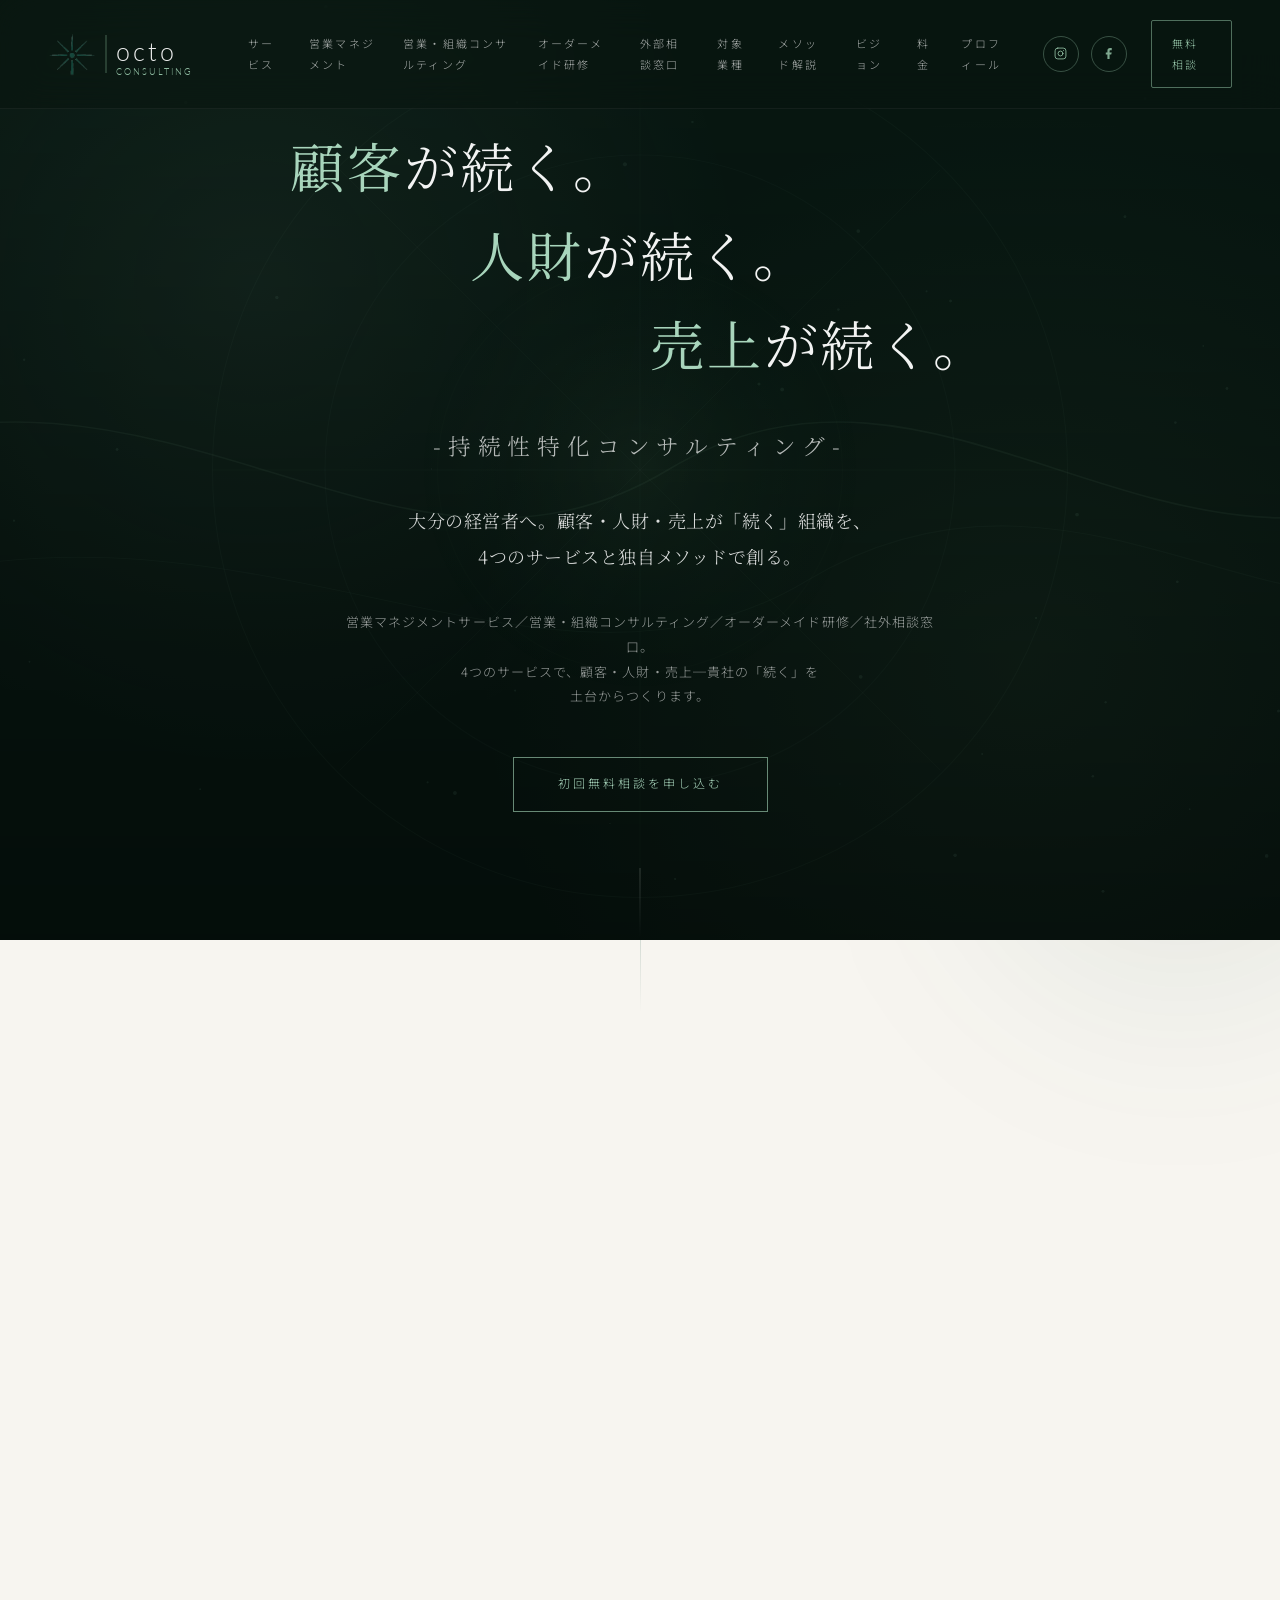
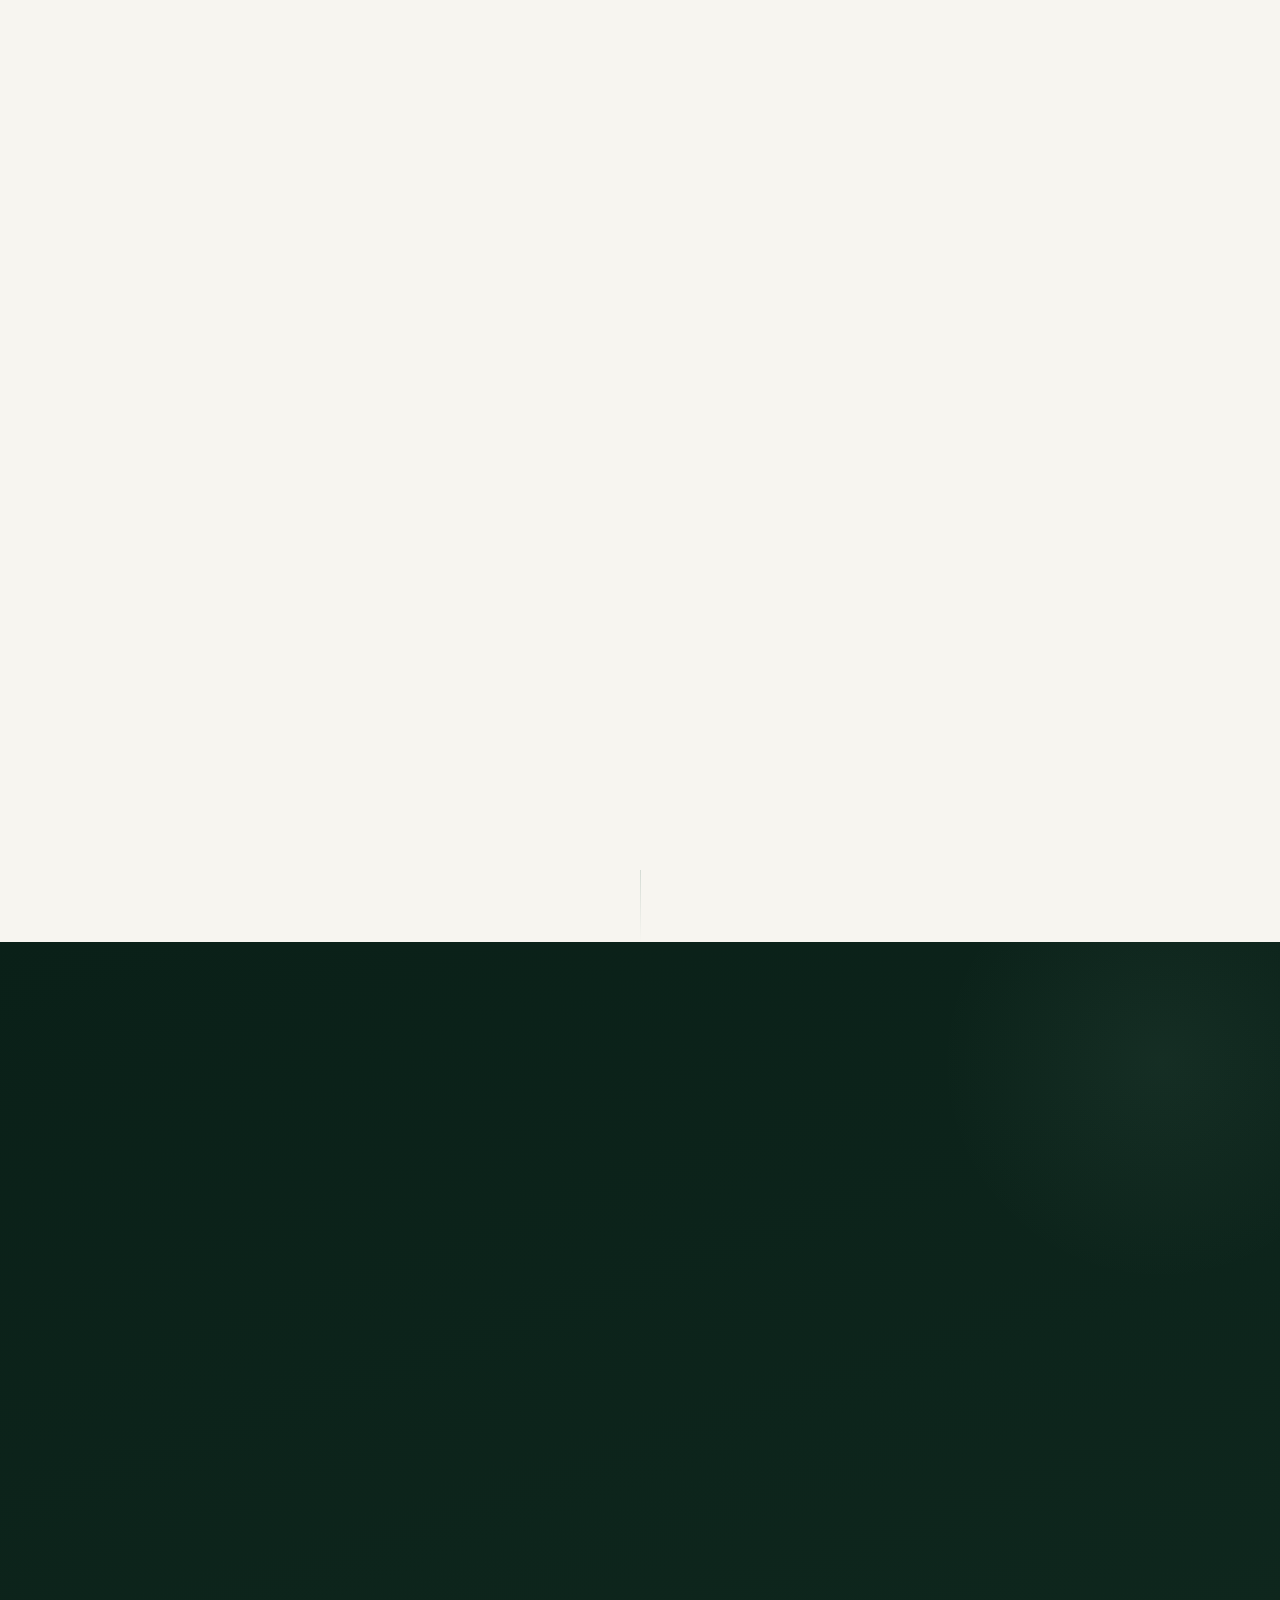
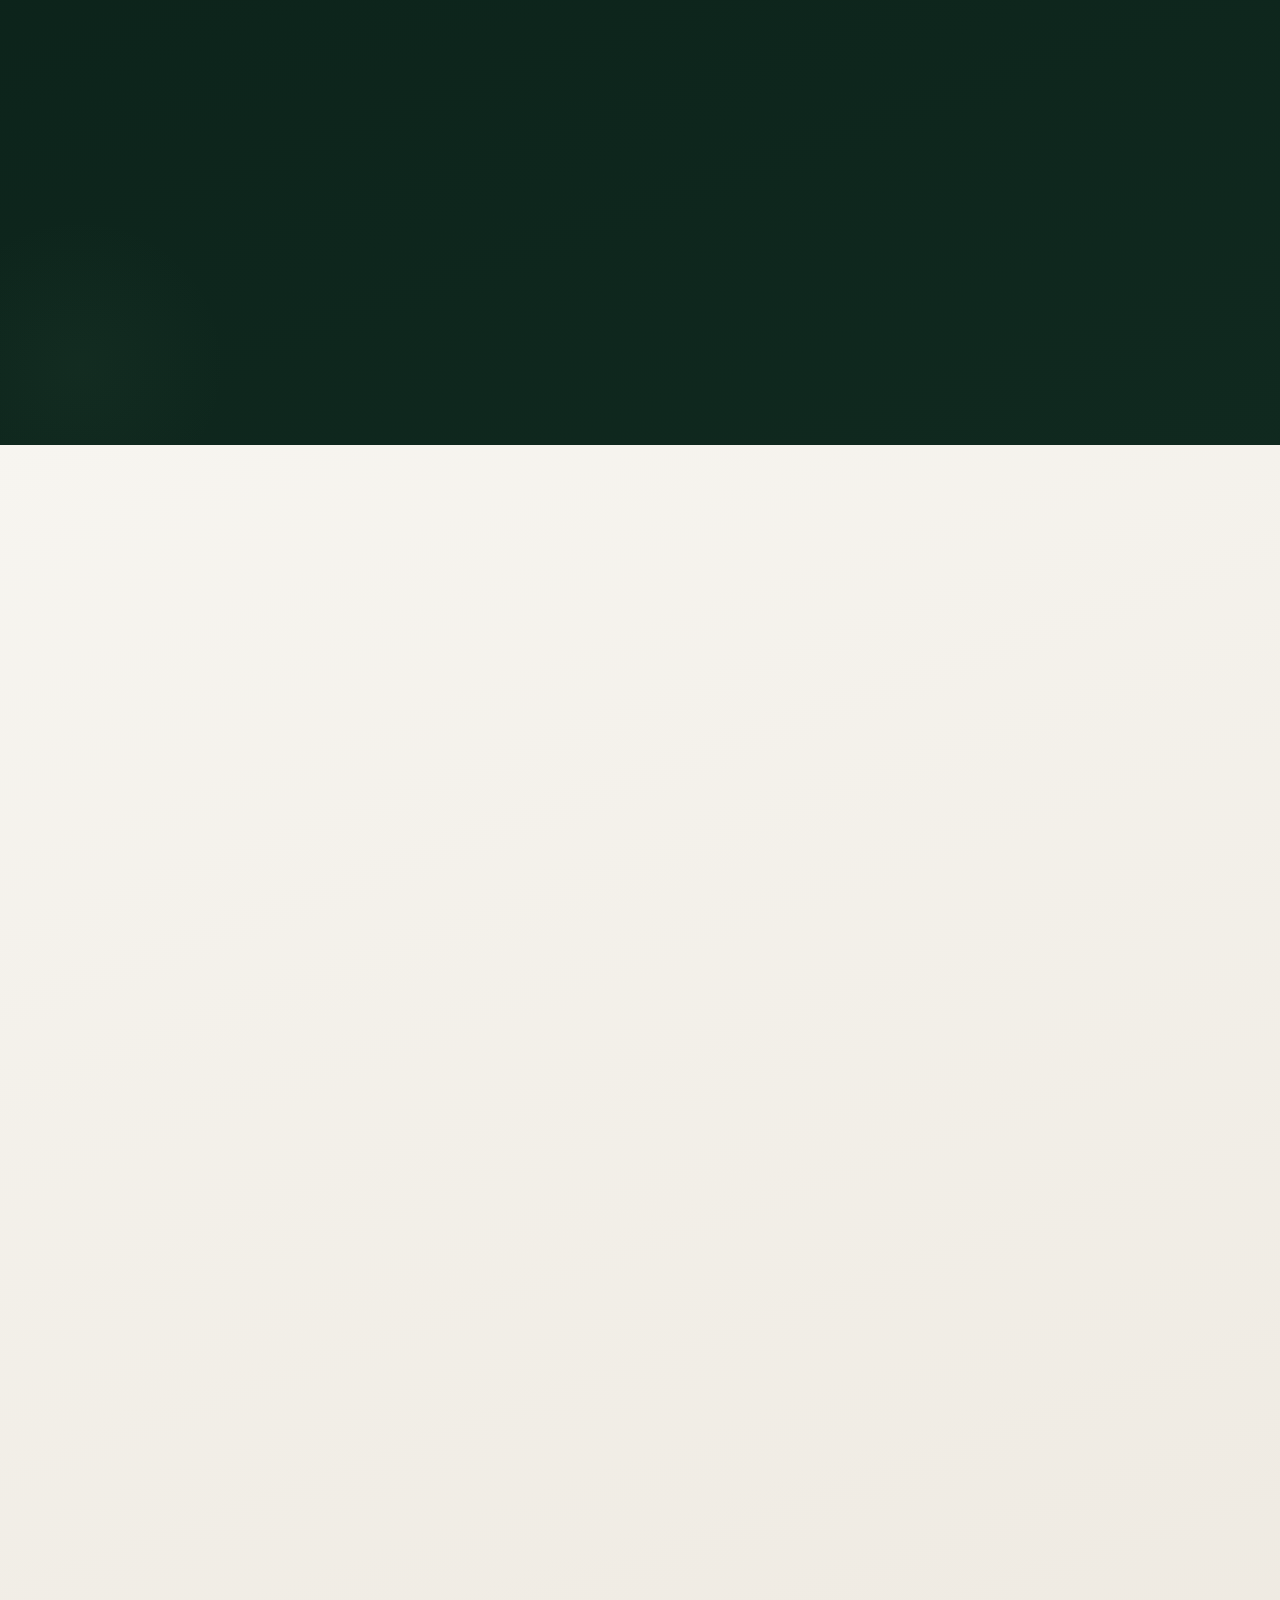
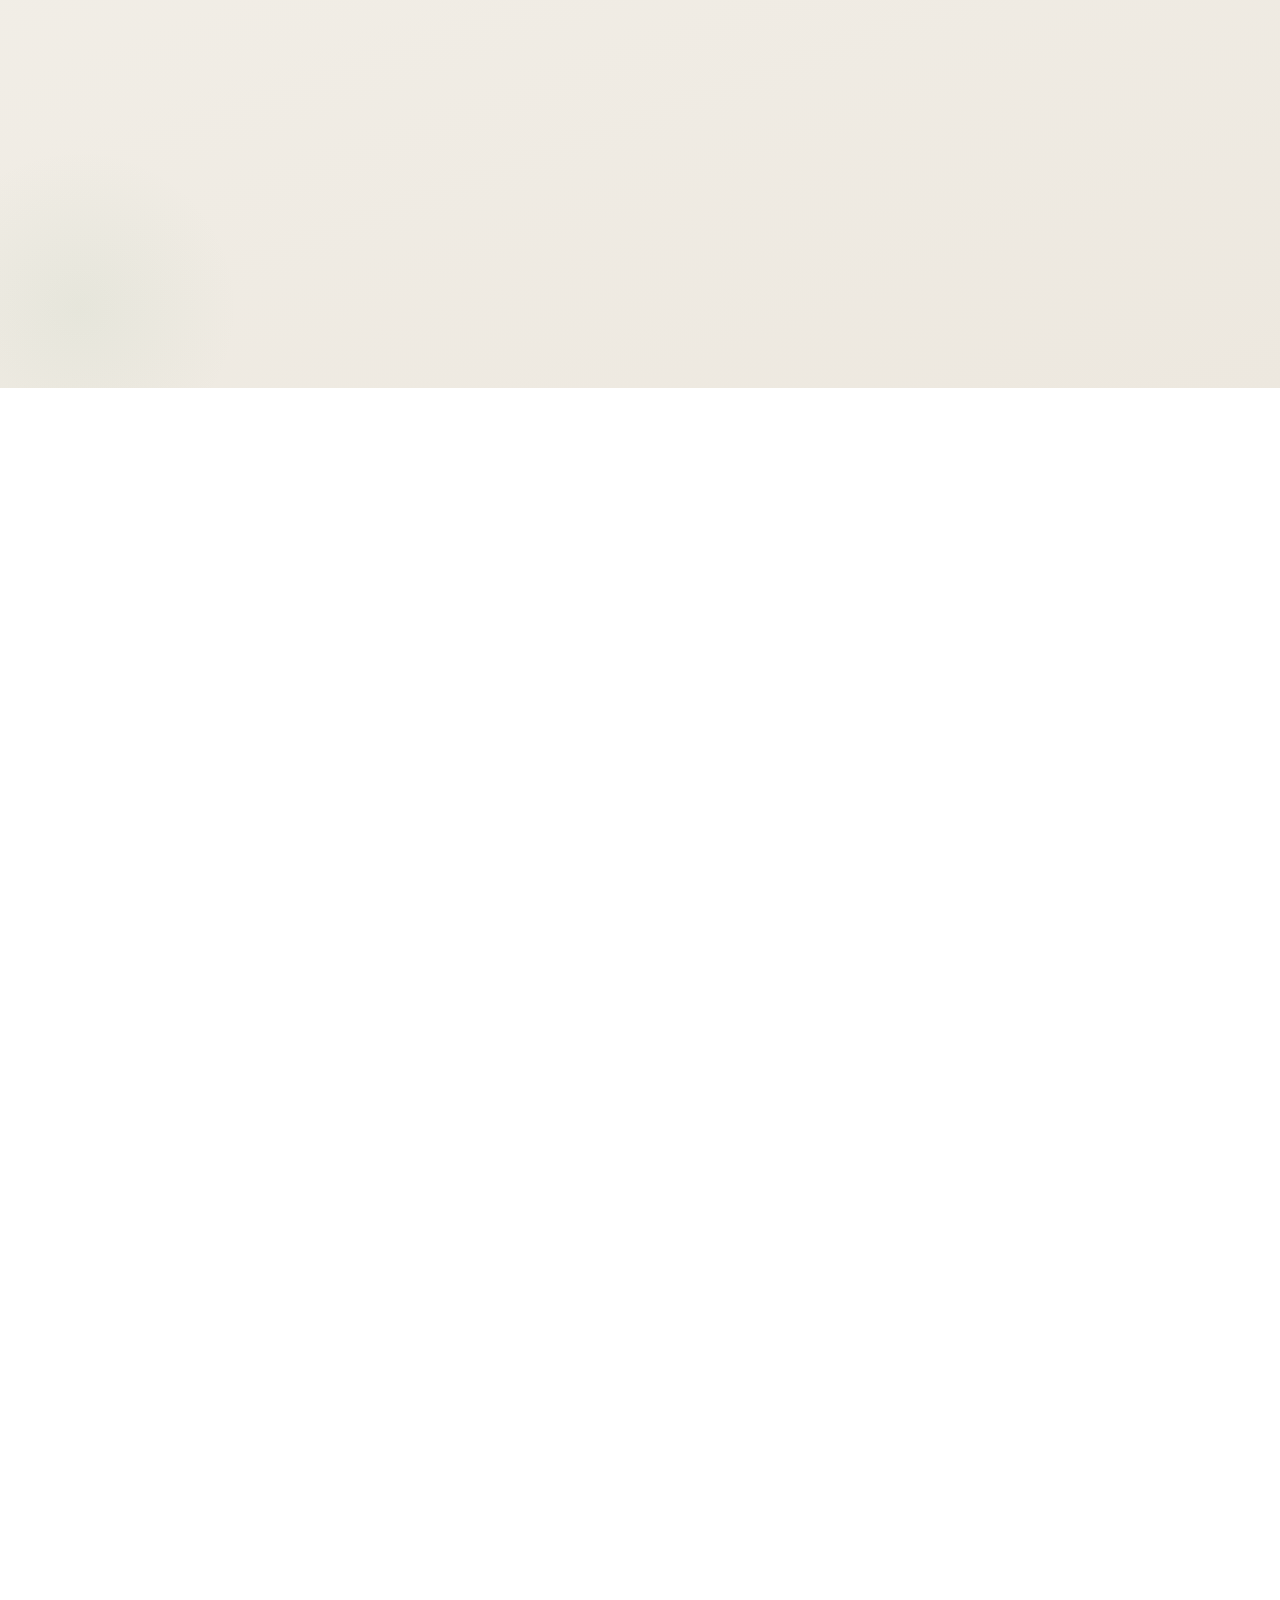
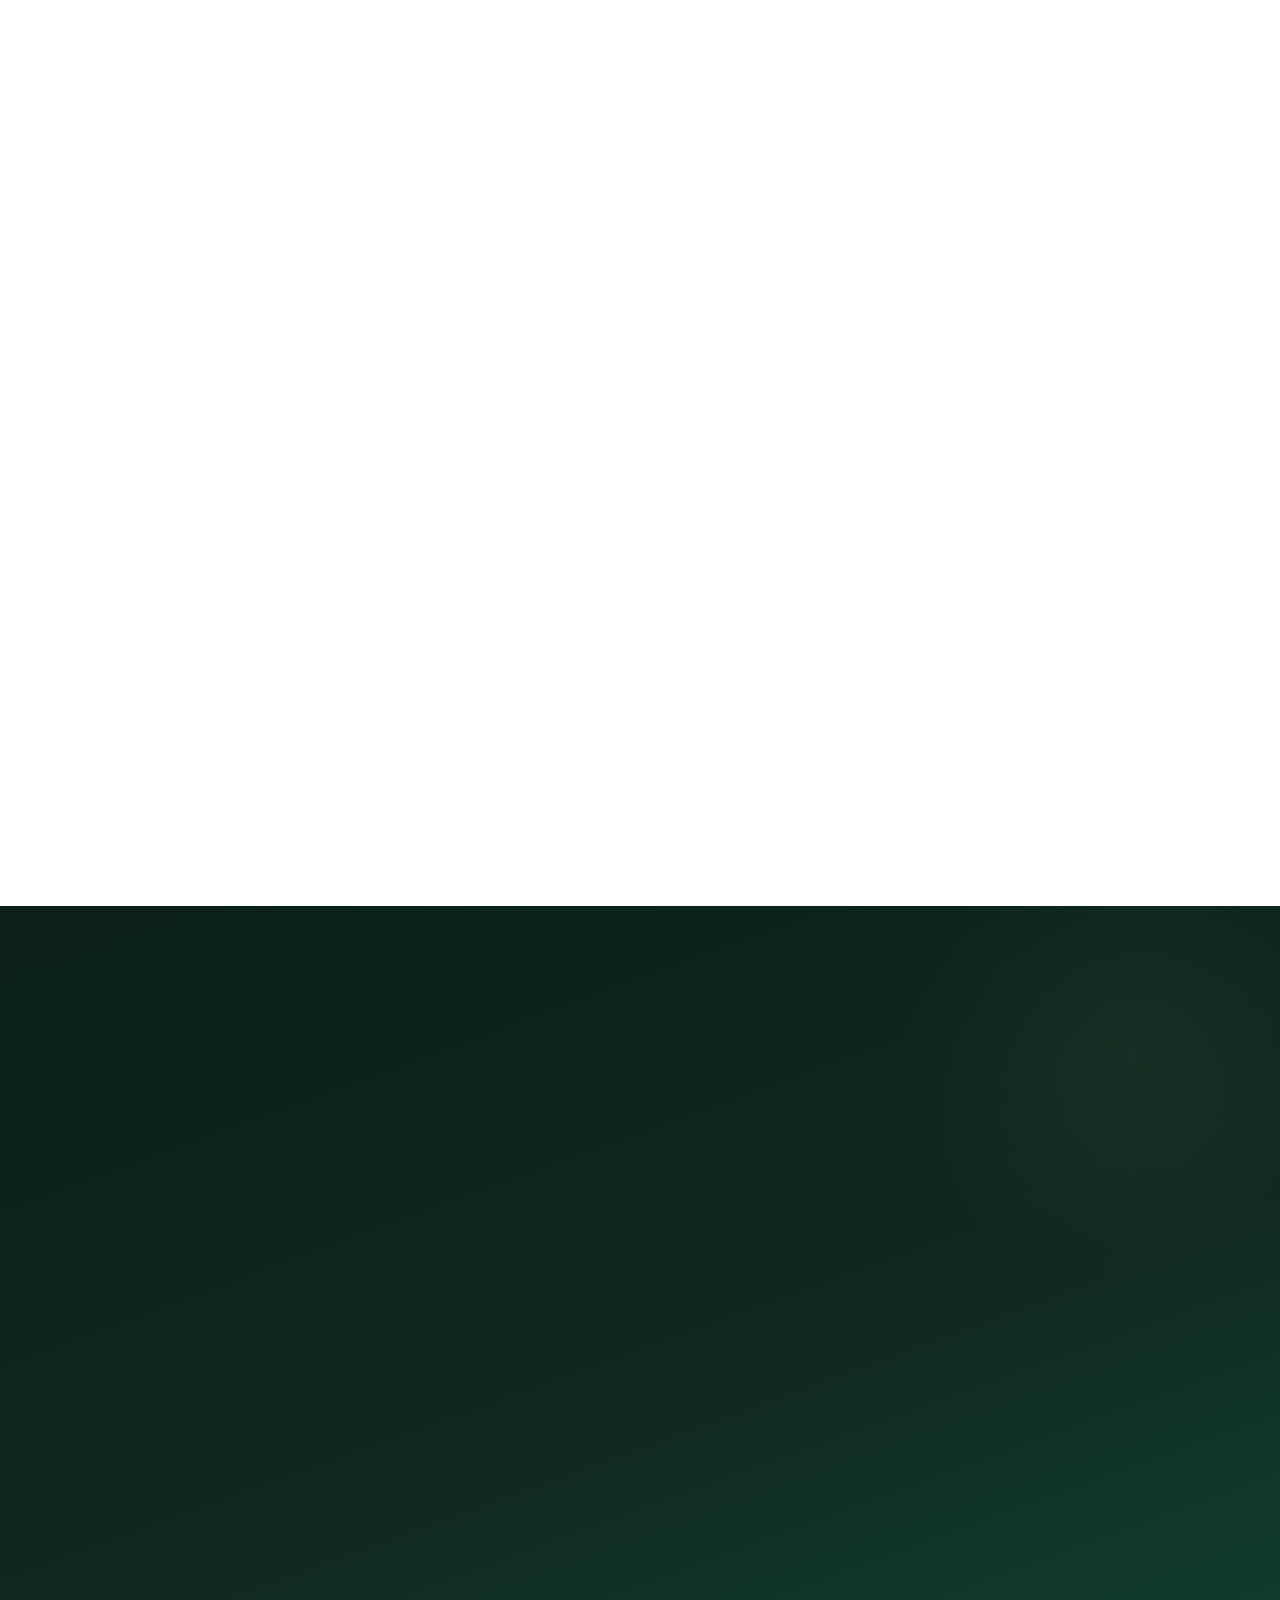
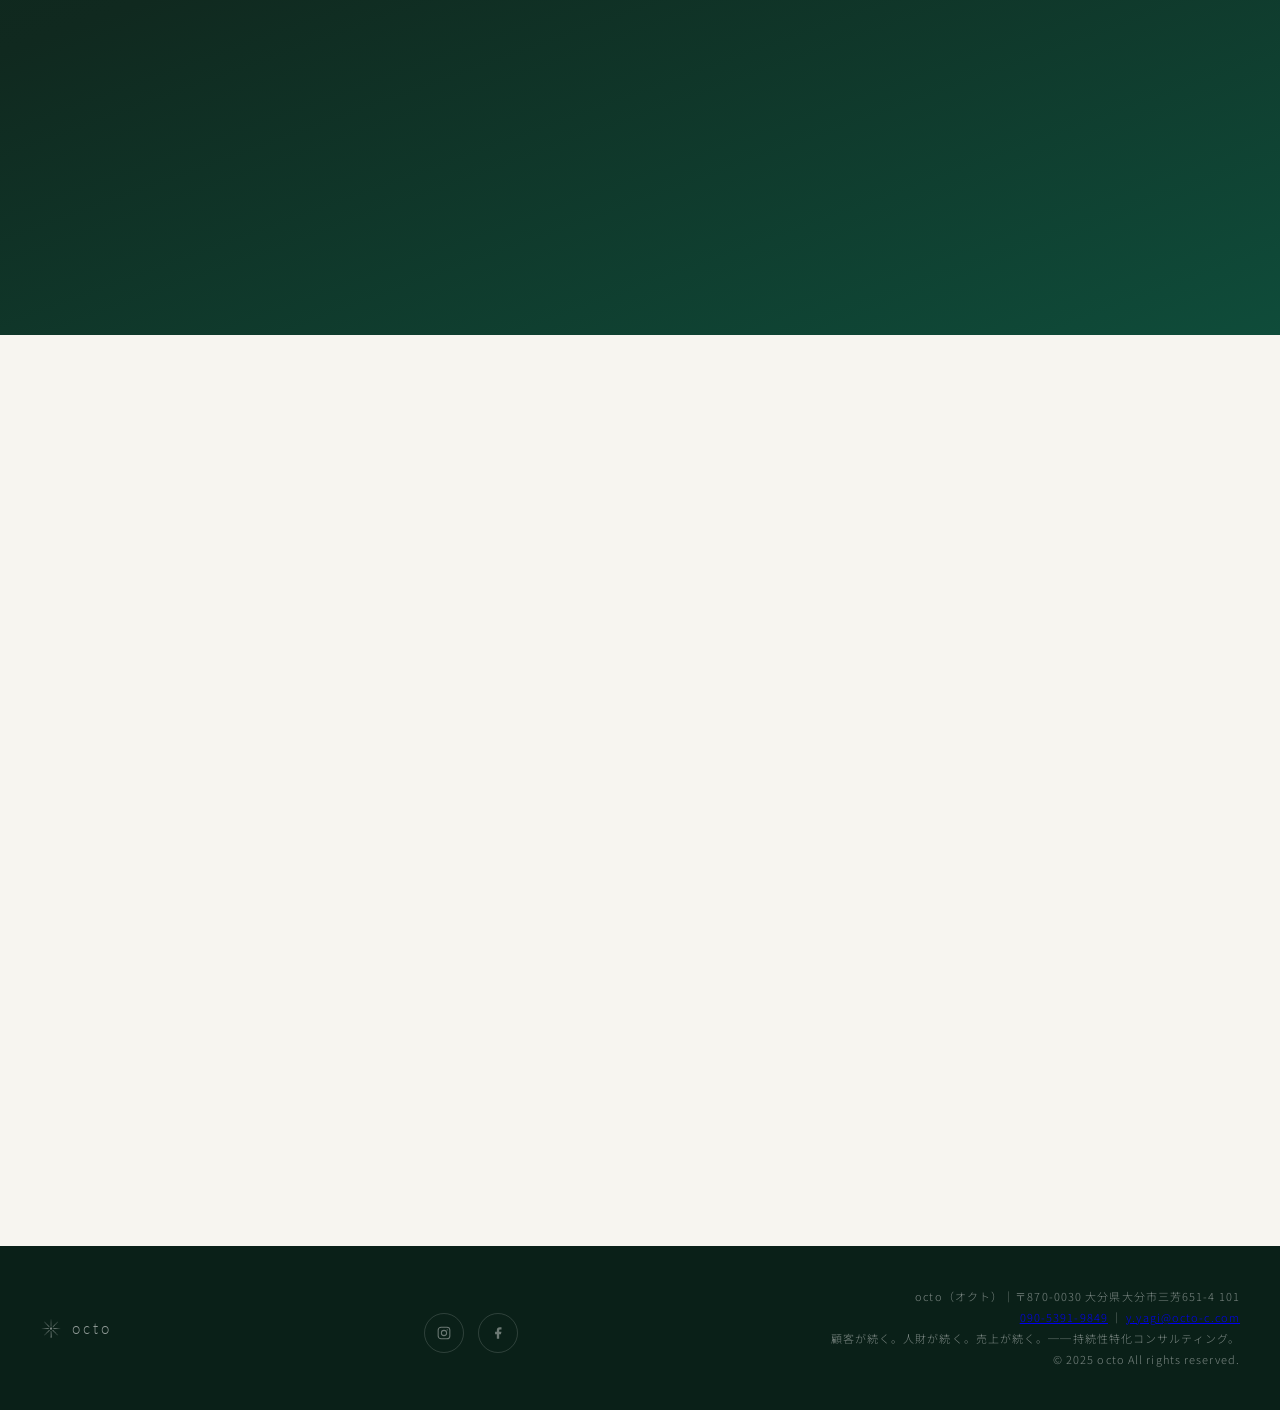
==== commit 5b7e31d2: "Add files via upload" ====
--- a/index.html
+++ b/index.html
@@ -4,13 +4,13 @@
 <meta charset="UTF-8">
 <meta name="viewport" content="width=device-width, initial-scale=1.0">
 <title>octo（オクト）| 持続性特化コンサルティング【大分】</title>
-<meta name="description" content="大分発の持続性特化コンサルティング「octo」。外部営業マネジメントサービス／営業・組織コンサルティング／オーダーメイド研修／社外相談窓口の4サービスで、顧客が続く・人財が続く・売上が続く組織づくりを支援します。初回相談無料。">
+<meta name="description" content="大分発の持続性特化コンサルティング「octo」。営業マネジメントサービス／営業・組織コンサルティング／オーダーメイド研修／社外相談窓口の4サービスで、顧客が続く・人財が続く・売上が続く組織づくりを支援します。初回相談無料。">
 <meta name="keywords" content="営業コンサルティング,販売コンサルティング,オーダーメイド研修,社外相談窓口,外部相談窓口,ハラスメント相談窓口,離職防止,大分,大分市,営業マニュアル,販売マニュアル,ゼロプレッシャーセールス,ゼロプレッシャーセールスメソッド,売上改善,人材定着,人財育成,人財輩出,心理的安全性,持続性特化コンサルティング,オクト">
 <meta name="author" content="octo 八木雄大">
 <meta name="robots" content="index, follow">
 <link rel="canonical" href="https://octo-c.com/">
 <meta property="og:title" content="octo | 顧客が続く。人財が続く。売上が続く。──持続性特化コンサルティング【大分】">
-<meta property="og:description" content="外部営業マネジメントサービス／営業・組織コンサルティング／オーダーメイド研修／社外相談窓口。4つのサービスで、貴社の「続く」をつくります。初回相談無料。">
+<meta property="og:description" content="営業マネジメントサービス／営業・組織コンサルティング／オーダーメイド研修／社外相談窓口。4つのサービスで、貴社の「続く」をつくります。初回相談無料。">
 <meta property="og:type" content="website">
 <meta property="og:url" content="https://octo-c.com/">
 <meta property="og:locale" content="ja_JP">
@@ -20,9 +20,9 @@
 <meta property="og:image:height" content="630">
 <meta name="twitter:card" content="summary_large_image">
 <meta name="twitter:title" content="octo | 顧客が続く。人財が続く。売上が続く。──持続性特化コンサルティング">
-<meta name="twitter:description" content="外部営業マネジメントサービス／営業・組織コンサルティング／オーダーメイド研修／社外相談窓口。4つのサービスで、貴社の「続く」をつくります。">
+<meta name="twitter:description" content="営業マネジメントサービス／営業・組織コンサルティング／オーダーメイド研修／社外相談窓口。4つのサービスで、貴社の「続く」をつくります。">
 <meta name="twitter:image" content="https://octo-c.com/assets/ogp.png">
-<script type="application/ld+json">{"@context":"https://schema.org","@type":"LocalBusiness","name":"octo","alternateName":"オクト","description":"持続性特化コンサルティング。外部営業マネジメントサービス／営業・組織コンサルティング／オーダーメイド研修／社外相談窓口の4サービスで、顧客が続く・人財が続く・売上が続く組織づくりを支援。","url":"https://octo-c.com/","telephone":"090-5391-9849","email":"y.yagi@octo-c.com","priceRange":"¥10,000〜","address":{"@type":"PostalAddress","streetAddress":"三芳651-4 101","addressLocality":"大分市","addressRegion":"大分県","postalCode":"870-0030","addressCountry":"JP"},"founder":{"@type":"Person","name":"八木雄大","jobTitle":"営業・組織コンサルタント"},"areaServed":["大分県","日本全国（オンライン対応）"],"serviceType":["外部営業マネジメントサービス","営業・組織コンサルティング","オーダーメイド研修","社外相談窓口"],"hasOfferCatalog":{"@type":"OfferCatalog","name":"octoのサービス","itemListElement":[{"@type":"Offer","itemOffered":{"@type":"Service","name":"外部営業マネジメントサービス","url":"https://octo-c.com/service-director.html"},"priceSpecification":{"@type":"PriceSpecification","price":"350000","priceCurrency":"JPY"}},{"@type":"Offer","itemOffered":{"@type":"Service","name":"営業・組織コンサルティング","url":"https://octo-c.com/service-sales.html"},"priceSpecification":{"@type":"PriceSpecification","minPrice":"50000","priceCurrency":"JPY"}},{"@type":"Offer","itemOffered":{"@type":"Service","name":"オーダーメイド研修","url":"https://octo-c.com/service-training.html"},"priceSpecification":{"@type":"PriceSpecification","minPrice":"80000","priceCurrency":"JPY"}},{"@type":"Offer","itemOffered":{"@type":"Service","name":"外部相談窓口「やぎさんの相談部屋」","url":"https://octo-c.com/service-helpline.html"},"priceSpecification":{"@type":"PriceSpecification","minPrice":"10000","priceCurrency":"JPY"}}]}}</script>
+<script type="application/ld+json">{"@context":"https://schema.org","@type":"LocalBusiness","name":"octo","alternateName":"オクト","description":"持続性特化コンサルティング。営業マネジメントサービス／営業・組織コンサルティング／オーダーメイド研修／社外相談窓口の4サービスで、顧客が続く・人財が続く・売上が続く組織づくりを支援。","url":"https://octo-c.com/","telephone":"090-5391-9849","email":"y.yagi@octo-c.com","priceRange":"¥10,000〜","address":{"@type":"PostalAddress","streetAddress":"三芳651-4 101","addressLocality":"大分市","addressRegion":"大分県","postalCode":"870-0030","addressCountry":"JP"},"founder":{"@type":"Person","name":"八木雄大","jobTitle":"営業・組織コンサルタント"},"areaServed":["大分県","日本全国（オンライン対応）"],"serviceType":["営業マネジメントサービス","営業・組織コンサルティング","オーダーメイド研修","社外相談窓口"],"hasOfferCatalog":{"@type":"OfferCatalog","name":"octoのサービス","itemListElement":[{"@type":"Offer","itemOffered":{"@type":"Service","name":"営業マネジメントサービス","url":"https://octo-c.com/service-director.html"},"priceSpecification":{"@type":"PriceSpecification","price":"350000","priceCurrency":"JPY"}},{"@type":"Offer","itemOffered":{"@type":"Service","name":"営業・組織コンサルティング","url":"https://octo-c.com/service-sales.html"},"priceSpecification":{"@type":"PriceSpecification","minPrice":"50000","priceCurrency":"JPY"}},{"@type":"Offer","itemOffered":{"@type":"Service","name":"オーダーメイド研修","url":"https://octo-c.com/service-training.html"},"priceSpecification":{"@type":"PriceSpecification","minPrice":"80000","priceCurrency":"JPY"}},{"@type":"Offer","itemOffered":{"@type":"Service","name":"外部相談窓口「やぎさんの相談部屋」","url":"https://octo-c.com/service-helpline.html"},"priceSpecification":{"@type":"PriceSpecification","minPrice":"10000","priceCurrency":"JPY"}}]}}</script>
 <link href="https://fonts.googleapis.com/css2?family=Cormorant+Garamond:ital,wght@0,300;0,400;0,500;1,300;1,400&family=Lato:wght@300;400&family=Noto+Sans+JP:wght@300;400;500&family=Noto+Serif+JP:wght@300;400;500&family=Zen+Old+Mincho:wght@400;500&display=swap" rel="stylesheet">
 <link rel="stylesheet" href="assets/style.css">
 </head>
@@ -50,7 +50,7 @@
   <div class="nav-right">
     <div class="nav-links" id="navLinks">
       <a href="index.html#services" class="nav-link">サービス</a>
-      <a href="service-director.html" class="nav-link">外部営業マネジメント</a>
+      <a href="service-director.html" class="nav-link">営業マネジメント</a>
       <a href="service-sales.html" class="nav-link">営業・組織コンサルティング</a>
   <a href="service-training.html" class="nav-link">オーダーメイド研修</a>
       <a href="service-helpline.html" class="nav-link">外部相談窓口</a>
@@ -109,7 +109,7 @@
     </h1>
     <p class="hero-copy-line">大分の経営者へ。顧客・人財・売上が「続く」組織を、<br>4つのサービスと独自メソッドで創る。</p>
     <p class="hero-sub">
-      外部営業マネジメントサービス／営業・組織コンサルティング／オーダーメイド研修／社外相談窓口。<br>
+      営業マネジメントサービス／営業・組織コンサルティング／オーダーメイド研修／社外相談窓口。<br>
       4つのサービスで、顧客・人財・売上─貴社の「続く」を<br>
       土台からつくります。
     </p>
@@ -132,12 +132,12 @@
         <span class="recruit-badge only-open">現在募集中（同時1社限定）</span>
         <span class="recruit-badge only-closed">現在募集を休止中（同時1社限定）</span>
       </span>
-      <h3 class="svc-title">外部営業マネジメント<br>サービス</h3>
+      <h3 class="svc-title">営業マネジメント<br>サービス</h3>
       <p class="svc-catch">コンサルの前に、現場に立つ人を。</p>
       <p class="svc-desc">週3日程度、御社専属で入り込む非常勤の営業部長。商談同席から指示出しまで実務に踏み込み、実績づくりから伴走します。</p>
       <p class="svc-price">
-        固定費（モニター価格）　月¥350,000<br>
-        成果報酬　目標達成時に固定費1.5ヶ月分<br>
+        固定報酬月額（モニター価格）　月¥350,000<br>
+        成果報酬　目標達成時に固定報酬月額の1.5ヶ月分<br>
         最低契約期間　6ヶ月／同時1社限定
       </p>
       <p style="font-size:12px;margin-top:14px"><a href="service-director.html" style="color:var(--gd);text-decoration:underline">サービスの詳細を見る →</a></p>
@@ -555,7 +555,7 @@
   <h2 class="cta-title">まずは、お気軽に貴社の現状を<br>聞かせてください。</h2>
   <p class="cta-sub">初回相談（60分）は無料です。個人・法人どちらも対応しています。<br>
     オンライン・ご訪問どちらでも承ります。忖度のない正直コンサルティングで、<br>
-    貴社に本当に必要なことをお伝えします。<br>外部営業マネジメントサービス／営業・組織コンサルティング／オーダーメイド研修／社外相談窓口の4サービスで、<br>顧客が続く。人財が続く。売上が続く。──持続性特化コンサルティングです。</p>
+    貴社に本当に必要なことをお伝えします。<br>営業マネジメントサービス／営業・組織コンサルティング／オーダーメイド研修／社外相談窓口の4サービスで、<br>顧客が続く。人財が続く。売上が続く。──持続性特化コンサルティングです。</p>
 
   <!--
     以下はFormSubmit（https://formsubmit.co/）を利用した、サーバー不要のお問い合わせフォームです。
--- a/assets/style.css
+++ b/assets/style.css
@@ -218,7 +218,7 @@
 .ai-block-body{font-size:13px;color:var(--tsoft);line-height:1.95}
 
 /* ── SERVICES (3 pillars) ── */
-.svc-grid{display:grid;grid-template-columns:repeat(3,1fr);gap:2px;margin-top:48px;border:1px solid var(--border);border-radius:14px;overflow:hidden;background:var(--border)}
+.svc-grid{display:grid;grid-template-columns:repeat(2,1fr);gap:2px;margin-top:48px;border:1px solid var(--border);border-radius:14px;overflow:hidden;background:var(--border)}
 @media (max-width:860px){.svc-grid{grid-template-columns:1fr}}
 .svc-card{background:#fff;padding:40px 30px;display:flex;flex-direction:column;transition:transform 0.5s,box-shadow 0.5s;position:relative}
 .svc-card:hover{transform:translateY(-5px);box-shadow:0 20px 60px rgba(15,76,58,0.1)}
@@ -243,6 +243,21 @@
 .price-features{list-style:none;font-size:12px;color:var(--tsoft);line-height:2}
 .price-features li::before{content:'—';margin-right:8px;opacity:0.35}
 .free-badge{display:inline-block;font-size:11px;background:rgba(15,76,58,0.06);color:var(--gd);padding:4px 14px;border-radius:20px;margin-bottom:20px;letter-spacing:0.1em}
+
+/* ---- Recruiting status toggle ---- */
+/* 募集状況を切り替えるには、該当ファイル内の class="recruit-open" を
+   class="recruit-closed" に書き換えてください（逆も同様）。
+   index.html のカードと service-director.html の両方を揃えて変更してください。 */
+.recruit-open .only-closed{display:none}
+.recruit-closed .only-open{display:none}
+.recruit-badge{display:inline-flex;align-items:center;gap:6px;font-size:11px;letter-spacing:0.1em;padding:5px 14px;border-radius:20px;font-family:var(--font-sans)}
+.recruit-badge::before{content:'';width:7px;height:7px;border-radius:50%}
+.recruit-open .recruit-badge{background:rgba(15,76,58,0.08);color:var(--gd)}
+.recruit-open .recruit-badge::before{background:#3fa066}
+.recruit-closed .recruit-badge{background:rgba(120,110,95,0.12);color:#7a6f5f}
+.recruit-closed .recruit-badge::before{background:#a89c88}
+.waitlist-box{background:#fff;border:1px solid var(--border);border-radius:16px;padding:36px 32px;max-width:560px;margin:0 auto}
+.waitlist-box p{margin-bottom:18px}
 .price-cat{font-size:12px;color:var(--tlight);letter-spacing:0.1em;text-align:center;margin-bottom:20px}
 
 /* ── PROFILE ── */
@@ -402,16 +417,16 @@
 
 /* ---- Yagi (goat mascot) header — service-helpline.html ---- */
 .yagi-header{display:flex;align-items:center;justify-content:center;gap:56px;flex-wrap:wrap;background:linear-gradient(160deg,#fdfbf6 0%,#f3ece0 100%);padding:150px 40px 70px;max-width:1200px;margin:0 auto}
-.yagi-header-text{max-width:480px;text-align:left}
+.yagi-header-text{max-width:520px;text-align:left;flex:1 1 420px}
 .yagi-breadcrumb{color:var(--tlight) !important;margin-bottom:20px}
 .yagi-breadcrumb a{color:var(--gd) !important}
 .yagi-eyebrow{font-family:var(--font-sans);font-size:12px;letter-spacing:0.1em;color:#8a6b47;margin-bottom:10px}
-.yagi-title{font-family:'Noto Serif JP',serif;font-size:clamp(32px,4.4vw,50px);font-weight:500;color:#5c4a33;margin-bottom:10px;letter-spacing:0.03em}
+.yagi-title{font-family:'Noto Serif JP',serif;font-size:clamp(28px,3.6vw,44px);font-weight:500;color:#5c4a33;margin-bottom:10px;letter-spacing:0.02em;white-space:nowrap}
 .yagi-tagline{font-family:'Noto Serif JP',serif;font-size:17px;color:#8a9a6b;margin-bottom:20px;letter-spacing:0.05em}
 .yagi-desc{font-size:13.5px;color:var(--tsoft);line-height:2}
 .yagi-header-img{flex:0 0 auto}
-.yagi-header-img img{width:340px;max-width:70vw;height:auto;border-radius:24px;box-shadow:0 24px 60px rgba(90,70,40,0.18)}
-@media (max-width:760px){.yagi-header{padding:130px 24px 50px;text-align:center}.yagi-header-text{text-align:center}}
+.yagi-header-img img{width:380px;max-width:42vw;height:auto;border-radius:24px;box-shadow:0 24px 60px rgba(90,70,40,0.18)}
+@media (max-width:760px){.yagi-header{padding:130px 24px 50px;text-align:center}.yagi-header-text{text-align:center}.yagi-title{white-space:normal}.yagi-header-img img{max-width:80vw}}
 .yagi-sign-img{width:180px;max-width:60vw;height:auto;border-radius:18px;box-shadow:0 16px 40px rgba(90,70,40,0.15);margin:0 auto 28px;display:block}
 .yagi-illust{width:300px;max-width:65vw;height:auto;border-radius:20px;box-shadow:0 16px 40px rgba(90,70,40,0.15)}
 .yagi-illust-right{float:right;margin:4px 0 24px 36px}
@@ -419,442 +434,3 @@
 .yagi-illust-center{display:block;margin:48px auto}
 .yagi-clear{clear:both}
 @media (max-width:640px){.yagi-illust-right,.yagi-illust-left{float:none;margin:0 auto 24px;display:block}}
-
-/* ---- Yagi visual refinement — service-helpline.html ---- */
-.yagi-header{
-  width:100%;max-width:none;min-height:620px;gap:72px;padding:150px max(40px,5vw) 88px;
-  background:linear-gradient(115deg,#fbfaf5 0%,#f7f1e7 58%,#efe6d8 100%);
-  position:relative;overflow:hidden;
-}
-.yagi-header::before{content:'';position:absolute;width:520px;height:520px;border-radius:50%;right:-150px;top:80px;background:radial-gradient(circle,rgba(168,213,188,.18),transparent 68%);pointer-events:none}
-.yagi-header::after{content:'';position:absolute;left:0;right:0;bottom:0;height:1px;background:linear-gradient(90deg,transparent,rgba(15,76,58,.12),transparent);}
-.yagi-header-text{width:min(500px,46vw);max-width:none;position:relative;z-index:2}
-.yagi-header-img{width:min(560px,48vw);position:relative;z-index:2;display:flex;align-items:flex-end;justify-content:center}
-.yagi-header-img::before{content:'やぎさんに、ちょっと話してみる。';position:absolute;right:6%;top:8%;font-family:var(--font-ja);font-size:12px;letter-spacing:.08em;color:rgba(63,107,71,.6);writing-mode:vertical-rl;z-index:1}
-.yagi-header-img img{width:100%;max-width:560px;height:auto;border-radius:0;box-shadow:none;display:block;mix-blend-mode:multiply;filter:saturate(.94);transform:translateY(10px);}
-.yagi-eyebrow{font-size:11px;letter-spacing:.16em;color:#8a6b47}
-.yagi-title{font-size:clamp(36px,4.5vw,58px);line-height:1.35;color:#52684e;letter-spacing:.04em;margin-bottom:14px}
-.yagi-tagline{font-size:19px;color:#82956a;margin-bottom:22px}
-.yagi-desc{font-size:14px;line-height:2.15;max-width:440px}
-
-.yagi-feature{display:grid;grid-template-columns:minmax(0,1.35fr) minmax(260px,.65fr);gap:56px;align-items:center;margin:24px 0 76px;padding:0 12px}
-.yagi-feature-reverse{grid-template-columns:minmax(260px,.65fr) minmax(0,1.35fr)}
-.yagi-feature-copy{min-width:0}
-.yagi-feature-copy-emphasis{background:rgba(255,255,255,.38);border-left:2px solid rgba(106,154,112,.35);padding:28px 34px;border-radius:0 18px 18px 0}
-.yagi-feature-visual{display:flex;align-items:center;justify-content:center;position:relative;min-height:220px}
-.yagi-feature-visual::after{content:'';position:absolute;width:210px;height:210px;border-radius:50%;background:rgba(168,213,188,.13);z-index:-1}
-.yagi-feature-visual img{width:100%;max-width:330px;border-radius:0;box-shadow:none;mix-blend-mode:multiply;display:block}
-.yagi-feature-visual-question{transform:translateY(4px)}
-.yagi-feature-visual-heart img{max-width:360px}
-
-.yagi-assurance{display:grid;grid-template-columns:300px 1fr;align-items:center;gap:56px;margin:10px 0 52px;padding:24px 36px;background:rgba(255,255,255,.44);border-top:1px solid rgba(15,76,58,.08);border-bottom:1px solid rgba(15,76,58,.08)}
-.yagi-assurance-visual{display:flex;justify-content:center}
-.yagi-assurance-visual img{width:270px;box-shadow:none;border-radius:0;mix-blend-mode:multiply}
-.yagi-assurance-kicker{font-family:var(--font-sans);font-size:10px;letter-spacing:.28em;color:var(--gsoft);margin-bottom:12px}
-.yagi-assurance-title{font-family:var(--font-ja);font-size:clamp(20px,2.5vw,28px);line-height:1.9;color:var(--gd);letter-spacing:.05em}
-
-.yagi-process-layout{display:grid;grid-template-columns:minmax(0,1fr) 300px;gap:54px;align-items:center}
-.yagi-process-layout .process-list{margin-top:0 !important}
-.yagi-process-visual{position:relative;text-align:center;padding:26px 12px 18px;background:rgba(255,255,255,.38);border-radius:24px}
-.yagi-process-visual::before{content:'';position:absolute;inset:12px;border:1px solid rgba(106,154,112,.14);border-radius:18px;pointer-events:none}
-.yagi-process-visual img{width:270px;max-width:100%;border-radius:0;box-shadow:none;mix-blend-mode:multiply;position:relative}
-.yagi-process-visual p{font-family:var(--font-ja);font-size:14px;line-height:1.9;color:#6b7c64;margin-top:4px;position:relative}
-.yagi-process-visual strong{color:var(--gd);font-weight:500}
-
-.yagi-sign-img{width:230px;max-width:70vw;border-radius:0;box-shadow:none;mix-blend-mode:multiply;margin:0 auto 18px}
-.yagi-illust{height:auto}
-
-@media (max-width:900px){
-  .yagi-header{gap:30px;min-height:0;padding:130px 28px 64px}
-  .yagi-header-text{width:48%}
-  .yagi-header-img{width:46%}
-  .yagi-header-img::before{display:none}
-  .yagi-feature,.yagi-feature-reverse{grid-template-columns:1fr 250px;gap:30px}
-  .yagi-assurance{grid-template-columns:240px 1fr;gap:30px;padding:20px 24px}
-  .yagi-process-layout{grid-template-columns:1fr 240px;gap:30px}
-}
-@media (max-width:640px){
-  .yagi-header{display:flex;flex-direction:column;gap:18px;padding:118px 22px 42px;text-align:center}
-  .yagi-header-text{width:100%;max-width:560px;text-align:center}
-  .yagi-header-text .yagi-breadcrumb{margin-bottom:18px}
-  .yagi-header-img{width:100%;max-width:480px;margin-top:-8px}
-  .yagi-header-img img{transform:none}
-  .yagi-title{font-size:clamp(32px,9vw,44px)}
-  .yagi-desc{margin:0 auto;max-width:420px}
-  .yagi-feature,.yagi-feature-reverse{display:flex;flex-direction:column;gap:14px;margin:18px 0 54px;padding:0}
-  .yagi-feature-reverse .yagi-feature-copy{order:1}
-  .yagi-feature-reverse .yagi-feature-visual{order:2}
-  .yagi-feature-copy-emphasis{padding:24px 22px;border-left:0;border-top:2px solid rgba(106,154,112,.35);border-radius:18px}
-  .yagi-feature-visual{min-height:0;margin-top:-4px}
-  .yagi-feature-visual img{max-width:280px}
-  .yagi-assurance{display:flex;flex-direction:column;gap:4px;margin:0 -4px 44px;padding:18px 18px 26px;text-align:center}
-  .yagi-assurance-visual img{width:230px}
-  .yagi-process-layout{display:flex;flex-direction:column;gap:28px}
-  .yagi-process-visual{width:100%;max-width:330px;margin:0 auto}
-  .yagi-process-visual img{width:230px}
-  .yagi-sign-img{width:210px}
-}
-
-
-/* =========================================================
-   YAGI ROOM — FINAL IMAGE LAYOUT
-   Character images are transparent cutouts, so they sit
-   naturally on the page without boxes, shadows or "sticker" frames.
-   ========================================================= */
-
-.yagi-header{
-  isolation:isolate;
-  align-items:center;
-  justify-content:space-between;
-  gap:clamp(32px,5vw,86px);
-  padding:clamp(128px,12vw,164px) max(32px,6vw) 70px;
-  min-height:620px;
-}
-.yagi-header-text{
-  flex:0 1 500px;
-  width:auto;
-}
-.yagi-header-img{
-  flex:0 1 560px;
-  width:auto;
-  min-width:420px;
-  min-height:430px;
-  display:flex;
-  align-items:flex-end;
-  justify-content:flex-end;
-  position:relative;
-}
-.yagi-header-img::before{
-  content:"";
-  position:absolute;
-  width:420px;
-  height:420px;
-  right:3%;
-  top:6%;
-  border-radius:50%;
-  background:radial-gradient(circle,rgba(174,197,153,.20) 0%,rgba(174,197,153,.08) 48%,transparent 72%);
-  z-index:-1;
-}
-.yagi-header-img img{
-  width:min(620px,52vw);
-  max-width:none;
-  height:auto;
-  border-radius:0;
-  box-shadow:none;
-  mix-blend-mode:normal;
-  filter:none;
-  transform:translate(4%,10px);
-  display:block;
-}
-
-.yagi-feature-visual{
-  min-height:250px;
-  overflow:visible;
-}
-.yagi-feature-visual::after{
-  width:190px;
-  height:190px;
-  background:radial-gradient(circle,rgba(174,197,153,.18),rgba(174,197,153,.04) 58%,transparent 72%);
-}
-.yagi-feature-visual img{
-  width:auto;
-  max-width:340px;
-  max-height:300px;
-  border-radius:0;
-  box-shadow:none;
-  mix-blend-mode:normal;
-  filter:none;
-}
-.yagi-feature-visual-question img{
-  max-width:310px;
-}
-.yagi-feature-visual-heart img{
-  max-width:330px;
-}
-
-.yagi-assurance{
-  background:linear-gradient(90deg,rgba(248,246,237,.76),rgba(255,255,255,.36));
-  border-radius:26px;
-  border:1px solid rgba(15,76,58,.07);
-}
-.yagi-assurance-visual img{
-  width:auto;
-  max-width:285px;
-  max-height:285px;
-  border-radius:0;
-  box-shadow:none;
-  mix-blend-mode:normal;
-}
-
-.yagi-process-visual{
-  background:linear-gradient(145deg,rgba(248,246,237,.75),rgba(255,255,255,.35));
-  border:1px solid rgba(106,154,112,.12);
-}
-.yagi-process-visual::before{
-  border:0;
-}
-.yagi-process-visual img{
-  width:auto;
-  max-width:280px;
-  max-height:270px;
-  border-radius:0;
-  box-shadow:none;
-  mix-blend-mode:normal;
-}
-
-.yagi-sign-img{
-  width:auto;
-  max-width:250px;
-  max-height:260px;
-  border-radius:0;
-  box-shadow:none;
-  mix-blend-mode:normal;
-  display:block;
-  margin:0 auto 20px;
-}
-
-@media (max-width:900px){
-  .yagi-header{
-    gap:28px;
-    padding:128px 28px 58px;
-  }
-  .yagi-header-text{flex-basis:48%}
-  .yagi-header-img{
-    flex-basis:46%;
-    min-width:300px;
-    min-height:360px;
-  }
-  .yagi-header-img img{
-    width:100%;
-    transform:translate(2%,8px);
-  }
-}
-
-@media (max-width:640px){
-  .yagi-header{
-    padding:118px 22px 42px;
-    gap:8px;
-  }
-  .yagi-header-text{
-    width:100%;
-    flex-basis:auto;
-  }
-  .yagi-header-img{
-    width:100%;
-    min-width:0;
-    min-height:0;
-    flex-basis:auto;
-    justify-content:center;
-    margin-top:-4px;
-  }
-  .yagi-header-img::before{
-    width:310px;
-    height:310px;
-    right:50%;
-    transform:translateX(50%);
-    top:4%;
-  }
-  .yagi-header-img img{
-    width:min(470px,108vw);
-    transform:none;
-  }
-  .yagi-feature-visual img{
-    max-width:280px;
-    max-height:270px;
-  }
-  .yagi-assurance-visual img{
-    max-width:240px;
-    max-height:240px;
-  }
-  .yagi-process-visual img{
-    max-width:240px;
-    max-height:230px;
-  }
-  .yagi-sign-img{
-    max-width:220px;
-    max-height:230px;
-  }
-}
-
-
-/* YAGI ILLUSTRATIONS — clean, uncropped assets */
-.yagi-header{overflow:visible !important;}
-.yagi-header-img{overflow:visible !important;}
-.yagi-header-img::before{display:none !important;}
-.yagi-header-img img{
-  width:min(620px,52vw) !important;
-  max-width:620px !important;
-  height:auto !important;
-  max-height:none !important;
-  object-fit:contain !important;
-  border-radius:0 !important;
-  box-shadow:none !important;
-  mix-blend-mode:multiply !important;
-  filter:none !important;
-  transform:none !important;
-}
-.yagi-feature-visual{overflow:visible !important; min-height:240px !important;}
-.yagi-feature-visual img,
-.yagi-assurance-visual img,
-.yagi-process-visual img,
-.yagi-sign-img{
-  width:auto !important;
-  height:auto !important;
-  max-width:100% !important;
-  max-height:none !important;
-  object-fit:contain !important;
-  border-radius:0 !important;
-  box-shadow:none !important;
-  mix-blend-mode:multiply !important;
-  filter:none !important;
-}
-.yagi-feature-visual img{max-width:300px !important;}
-.yagi-assurance-visual img{max-width:255px !important;}
-.yagi-process-visual img{max-width:255px !important;}
-.yagi-sign-img{max-width:220px !important; margin:0 auto 18px !important;}
-@media (max-width:900px){
-  .yagi-header-img img{width:min(520px,50vw) !important;}
-}
-@media (max-width:640px){
-  .yagi-header-img img{width:min(500px,100vw) !important;}
-  .yagi-feature-visual img{max-width:280px !important;}
-  .yagi-assurance-visual img{max-width:230px !important;}
-  .yagi-process-visual img{max-width:230px !important;}
-  .yagi-sign-img{max-width:210px !important;}
-}
-
-/* YAGI ILLUSTRATION FIX v3 */
-.yagi-header-img{overflow:visible !important;}
-.yagi-header-img img{
-  width:min(560px,48vw) !important;
-  max-width:560px !important;
-  height:auto !important;
-  object-fit:contain !important;
-  transform:none !important;
-}
-.yagi-feature-visual,
-.yagi-feature-visual img,
-.yagi-assurance-visual,
-.yagi-assurance-visual img,
-.yagi-process-visual,
-.yagi-process-visual img,
-.yagi-sign-img{
-  overflow:visible !important;
-  object-fit:contain !important;
-}
-.yagi-feature-visual-heart img{
-  max-width:340px !important;
-  width:100% !important;
-  height:auto !important;
-}
-@media (max-width:760px){
-  .yagi-header-img img{width:min(500px,100vw) !important;max-width:500px !important;}
-}
-@media (max-width:640px){
-  .yagi-feature-visual-heart img{max-width:290px !important;}
-}
-
-
-/* ===== YAGI ROOM / YOUNG MASCOT FINAL OVERRIDES ===== */
-.yagi-header{
-  display:grid !important;
-  grid-template-columns:minmax(500px,1fr) minmax(500px,1fr) !important;
-  gap:18px !important;
-  align-items:center !important;
-  max-width:1400px !important;
-  padding:126px 48px 42px !important;
-}
-.yagi-header-text{width:auto !important;max-width:none !important;min-width:0 !important;}
-.yagi-title{
-  white-space:nowrap !important;
-  font-size:clamp(34px,4.1vw,54px) !important;
-  line-height:1.18 !important;
-  letter-spacing:.025em !important;
-  margin:10px 0 12px !important;
-}
-.yagi-header-img{
-  width:auto !important;min-width:0 !important;display:flex !important;
-  justify-content:flex-start !important;align-items:center !important;
-  overflow:visible !important;margin-left:-8px !important;
-}
-.yagi-header-img img{
-  width:min(620px,46vw) !important;max-width:none !important;
-  border-radius:0 !important;box-shadow:none !important;
-  mix-blend-mode:normal !important;filter:none !important;transform:none !important;
-}
-.yagi-feature-visual img,.yagi-assurance-visual img,.yagi-process-visual img,.yagi-sign-img{
-  mix-blend-mode:normal !important;box-shadow:none !important;border-radius:0 !important;
-}
-.yagi-feature-text-only{
-  display:block !important;margin:6px auto 76px !important;padding:0 12px !important;
-}
-.yagi-feature-text-only .yagi-feature-copy{
-  width:min(940px,100%) !important;margin:0 auto !important;
-  background:rgba(255,255,255,.42) !important;
-  border-left:2px solid rgba(106,154,112,.35) !important;
-  padding:30px 42px !important;border-radius:0 18px 18px 0 !important;
-}
-.yagi-feature-text-only .body-text:last-child{margin-bottom:0 !important;}
-.yagi-feature-visual-question img{max-width:290px !important;}
-.yagi-assurance-visual img{width:245px !important;max-width:245px !important;}
-.yagi-process-visual img{width:245px !important;max-width:245px !important;}
-.yagi-sign-img{width:210px !important;max-width:210px !important;}
-
-@media (max-width:1050px){
-  .yagi-header{grid-template-columns:minmax(0,1fr) minmax(360px,.85fr) !important;padding-left:30px !important;padding-right:30px !important;}
-  .yagi-title{font-size:clamp(32px,4.8vw,48px) !important;}
-  .yagi-header-img img{width:min(520px,48vw) !important;}
-}
-@media (max-width:760px){
-  .yagi-header{display:flex !important;flex-direction:column !important;gap:6px !important;padding:118px 22px 34px !important;}
-  .yagi-header-text{width:100% !important;text-align:center !important;}
-  .yagi-title{white-space:nowrap !important;font-size:clamp(29px,8.7vw,43px) !important;letter-spacing:0 !important;}
-  .yagi-header-img{width:100% !important;justify-content:center !important;margin-left:0 !important;margin-top:-6px !important;}
-  .yagi-header-img img{width:min(500px,108vw) !important;}
-  .yagi-feature-text-only{margin:0 auto 54px !important;padding:0 !important;}
-  .yagi-feature-text-only .yagi-feature-copy{width:100% !important;padding:24px 22px !important;}
-}
-
-
-/* Final illustration placement adjustments */
-.yagi-assurance-visual img.yagi-illust {
-  width: min(100%, 420px);
-  height: auto;
-  max-height: none;
-  object-fit: contain;
-  display: block;
-  margin: 0 auto;
-  border-radius: 26px;
-  box-shadow: none;
-}
-.yagi-process-visual img.yagi-illust {
-  width: min(100%, 470px);
-  height: auto;
-  max-height: none;
-  object-fit: contain;
-  display: block;
-  margin: 0 auto;
-  border-radius: 26px;
-  box-shadow: none;
-}
-.yagi-assurance-kicker { display: none !important; }
-@media (max-width: 640px) {
-  .yagi-assurance-visual img.yagi-illust,
-  .yagi-process-visual img.yagi-illust {
-    width: min(100%, 420px);
-  }
-}
-
-
-/* Keep the CTA phrase together; 「い。」 must not wrap onto its own line. */
-.yagi-cta-phrase {
-  white-space: nowrap;
-  display: inline-block;
-}
-
-@media (max-width: 640px) {
-  .yagi-cta-phrase {
-    font-size: clamp(1.2rem, 5.2vw, 1.65rem);
-    letter-spacing: .04em;
-  }
-}
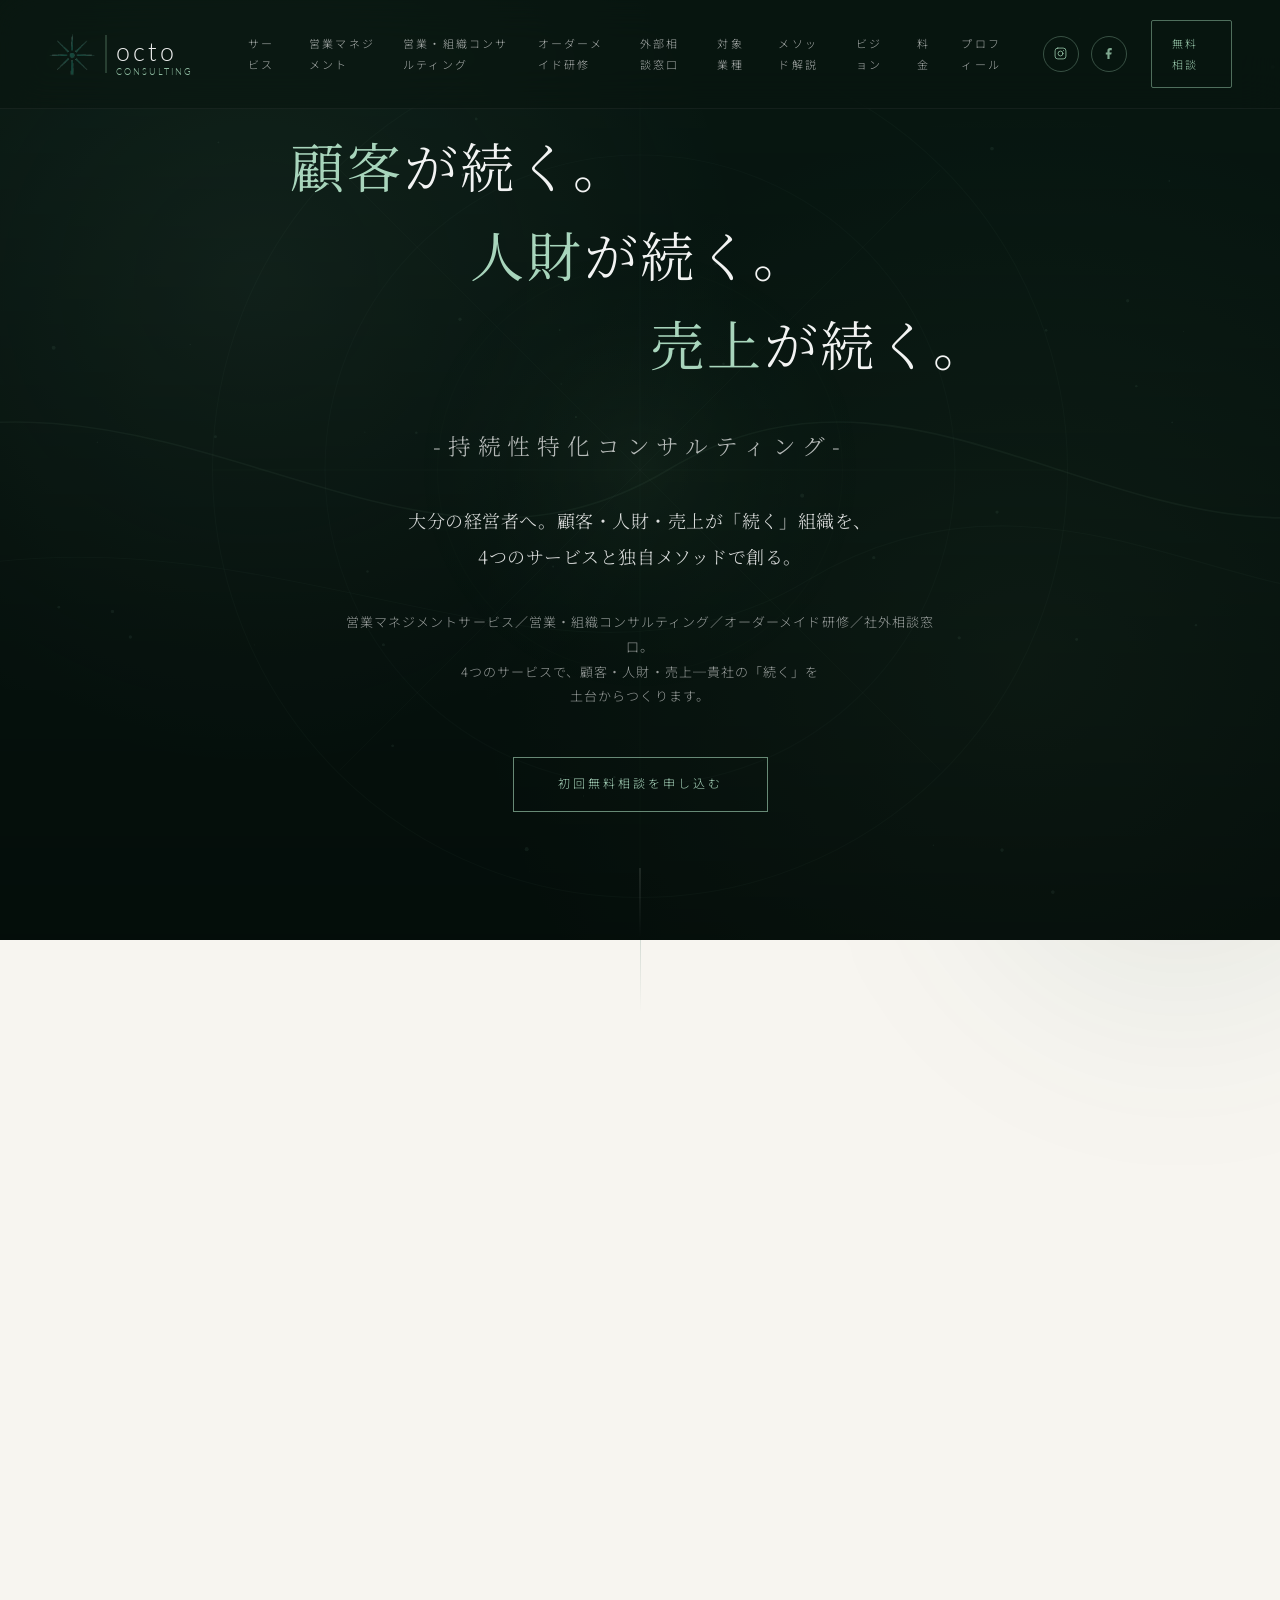
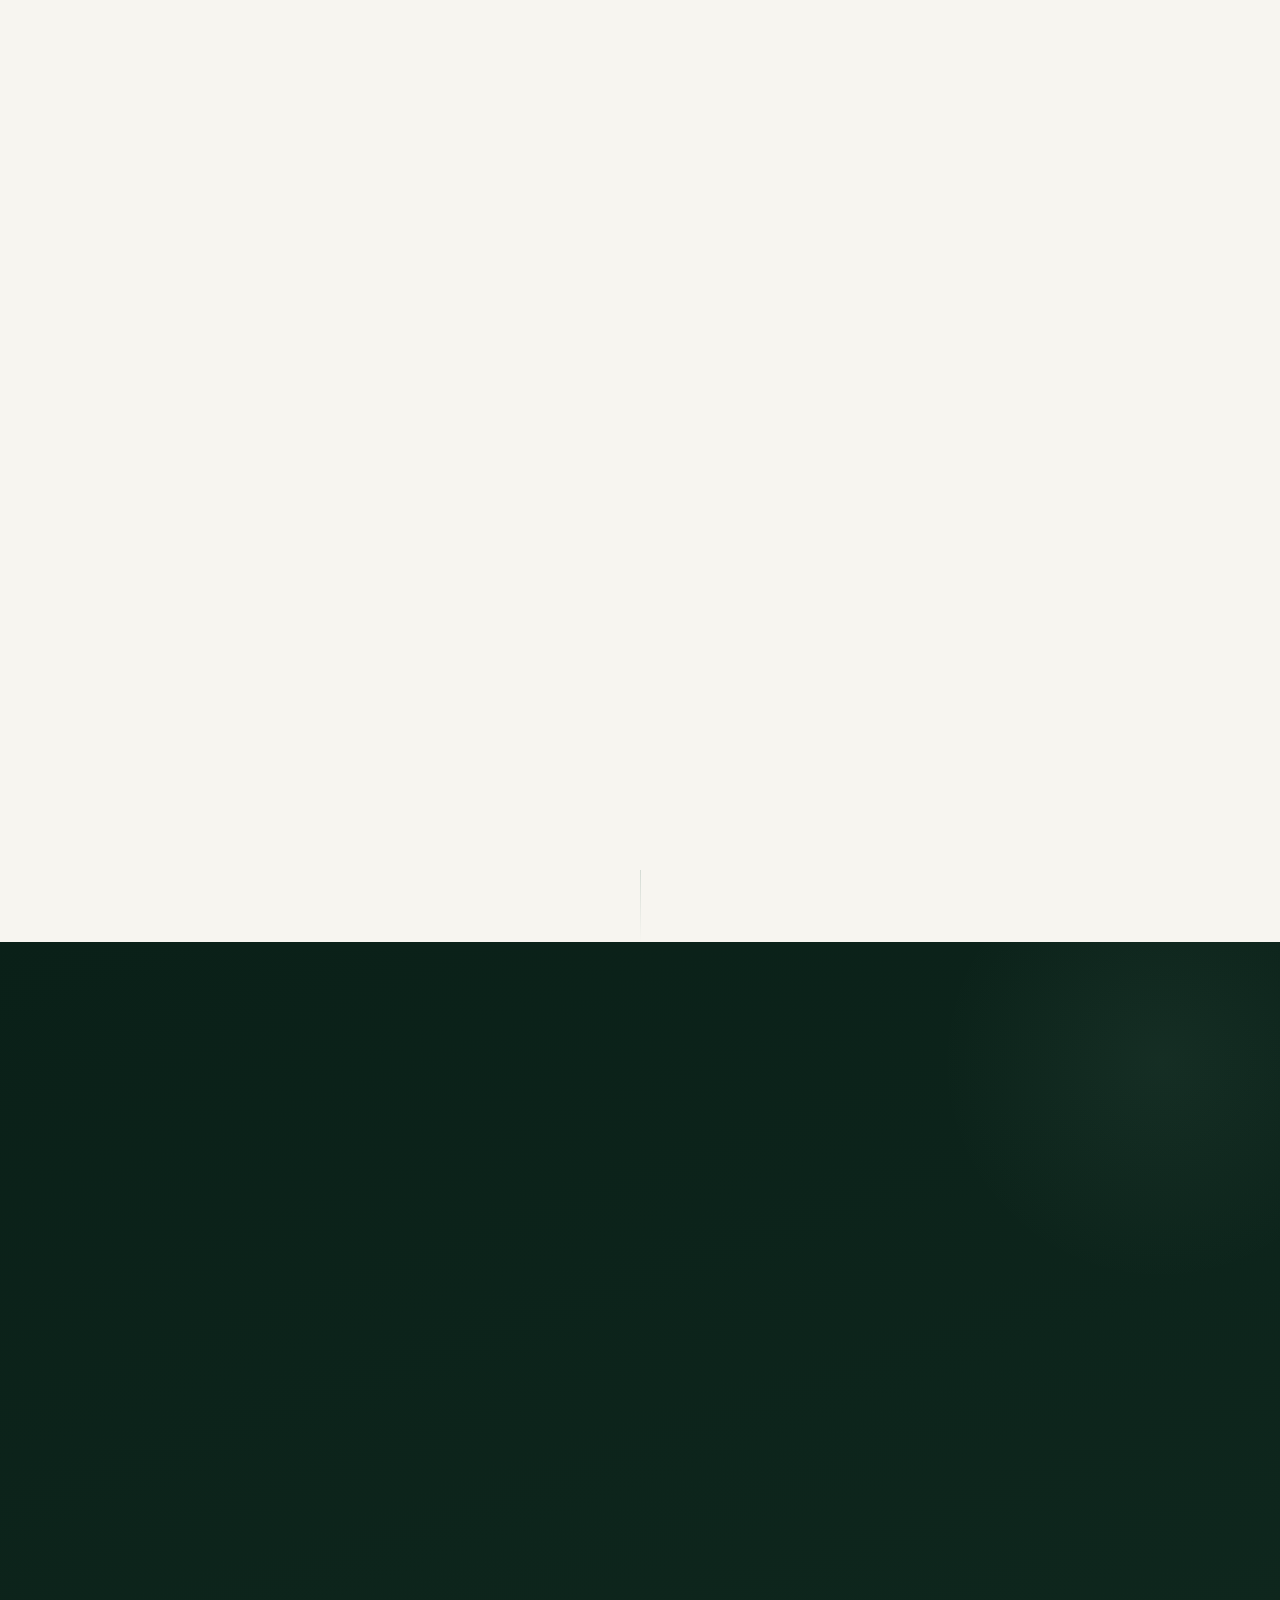
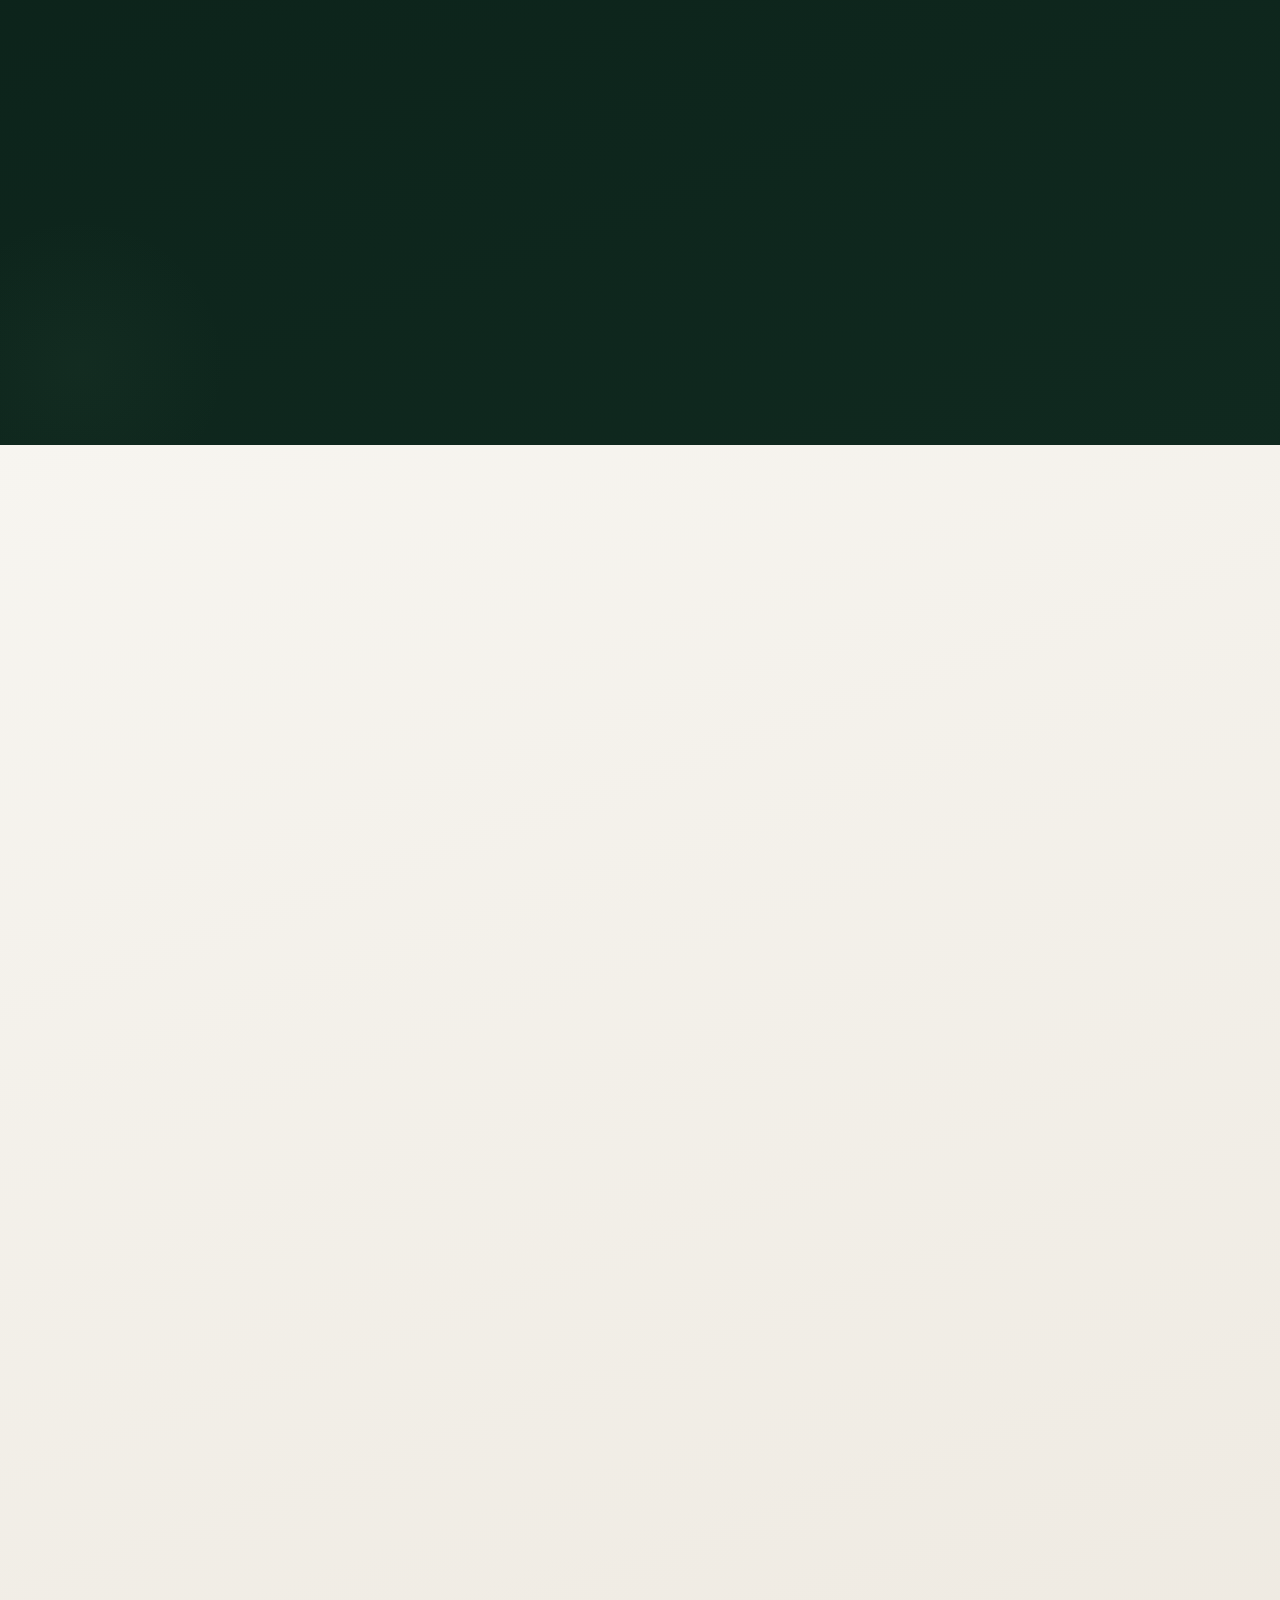
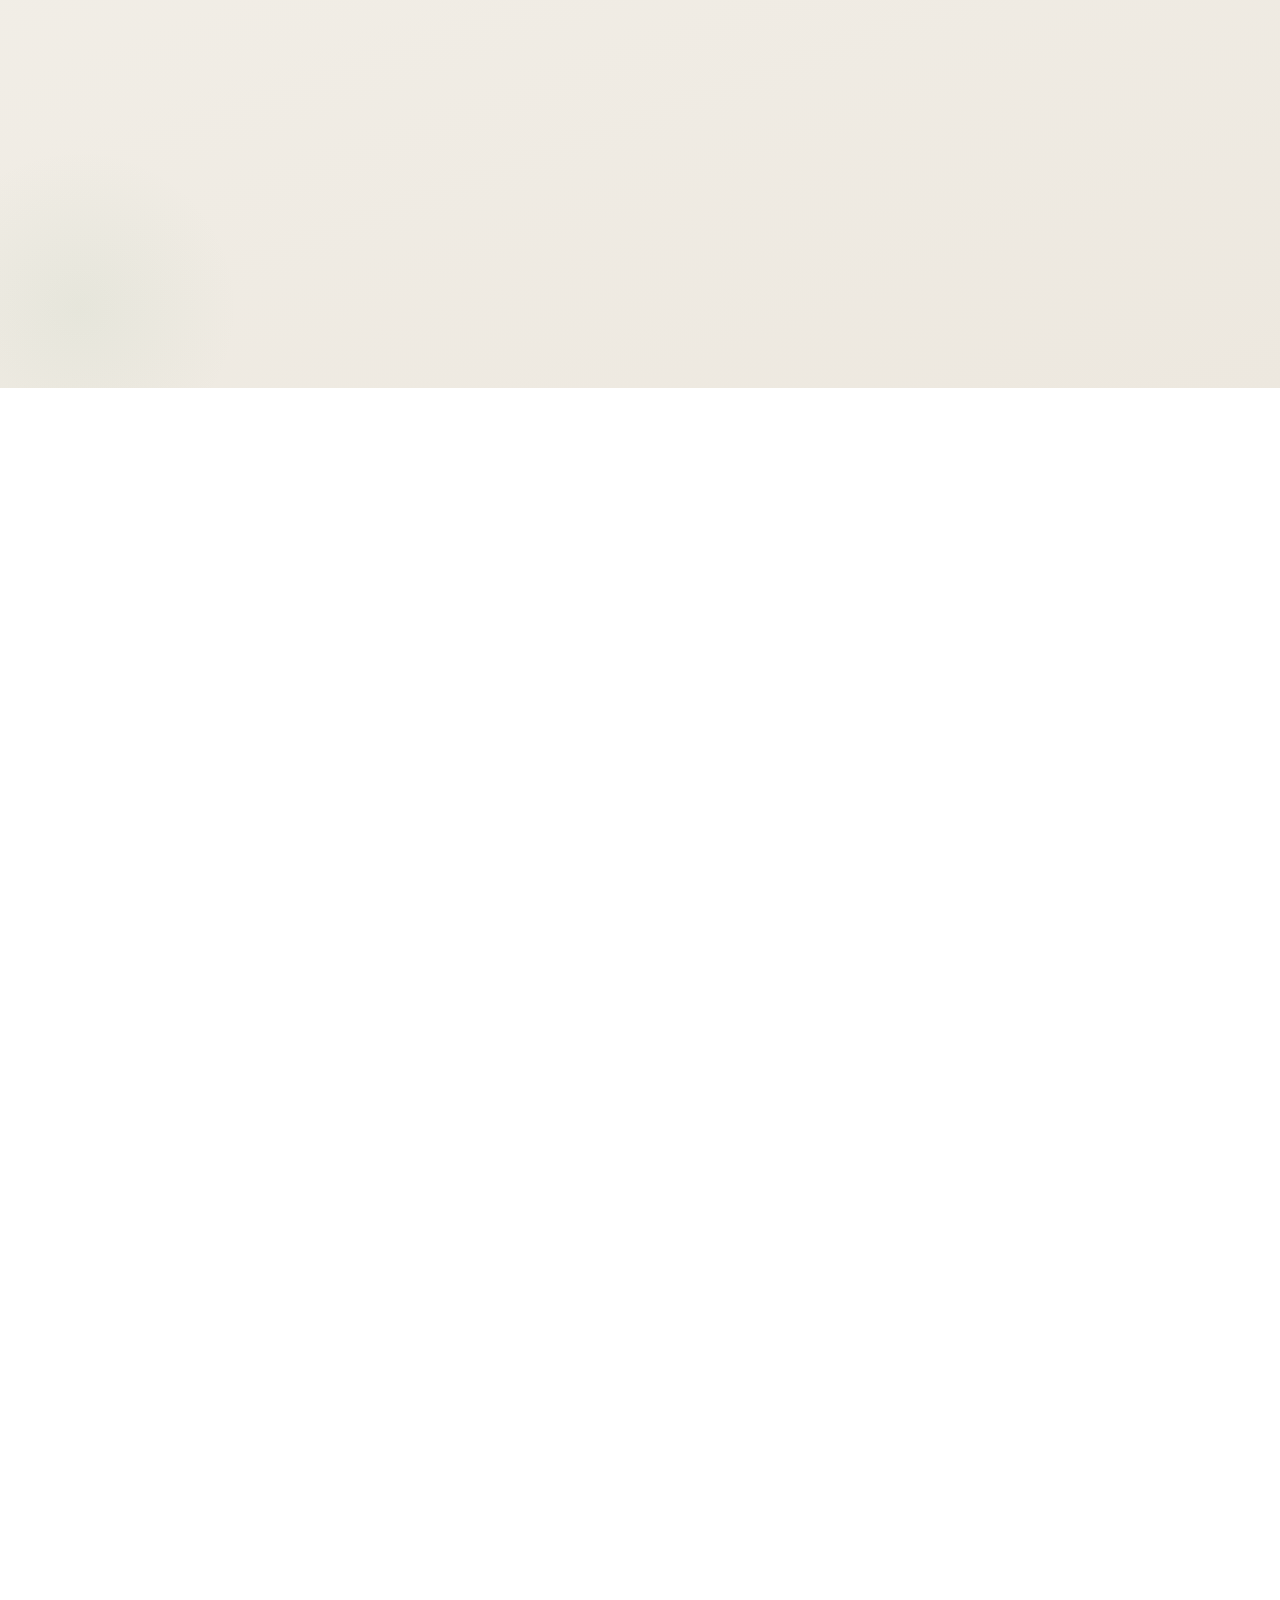
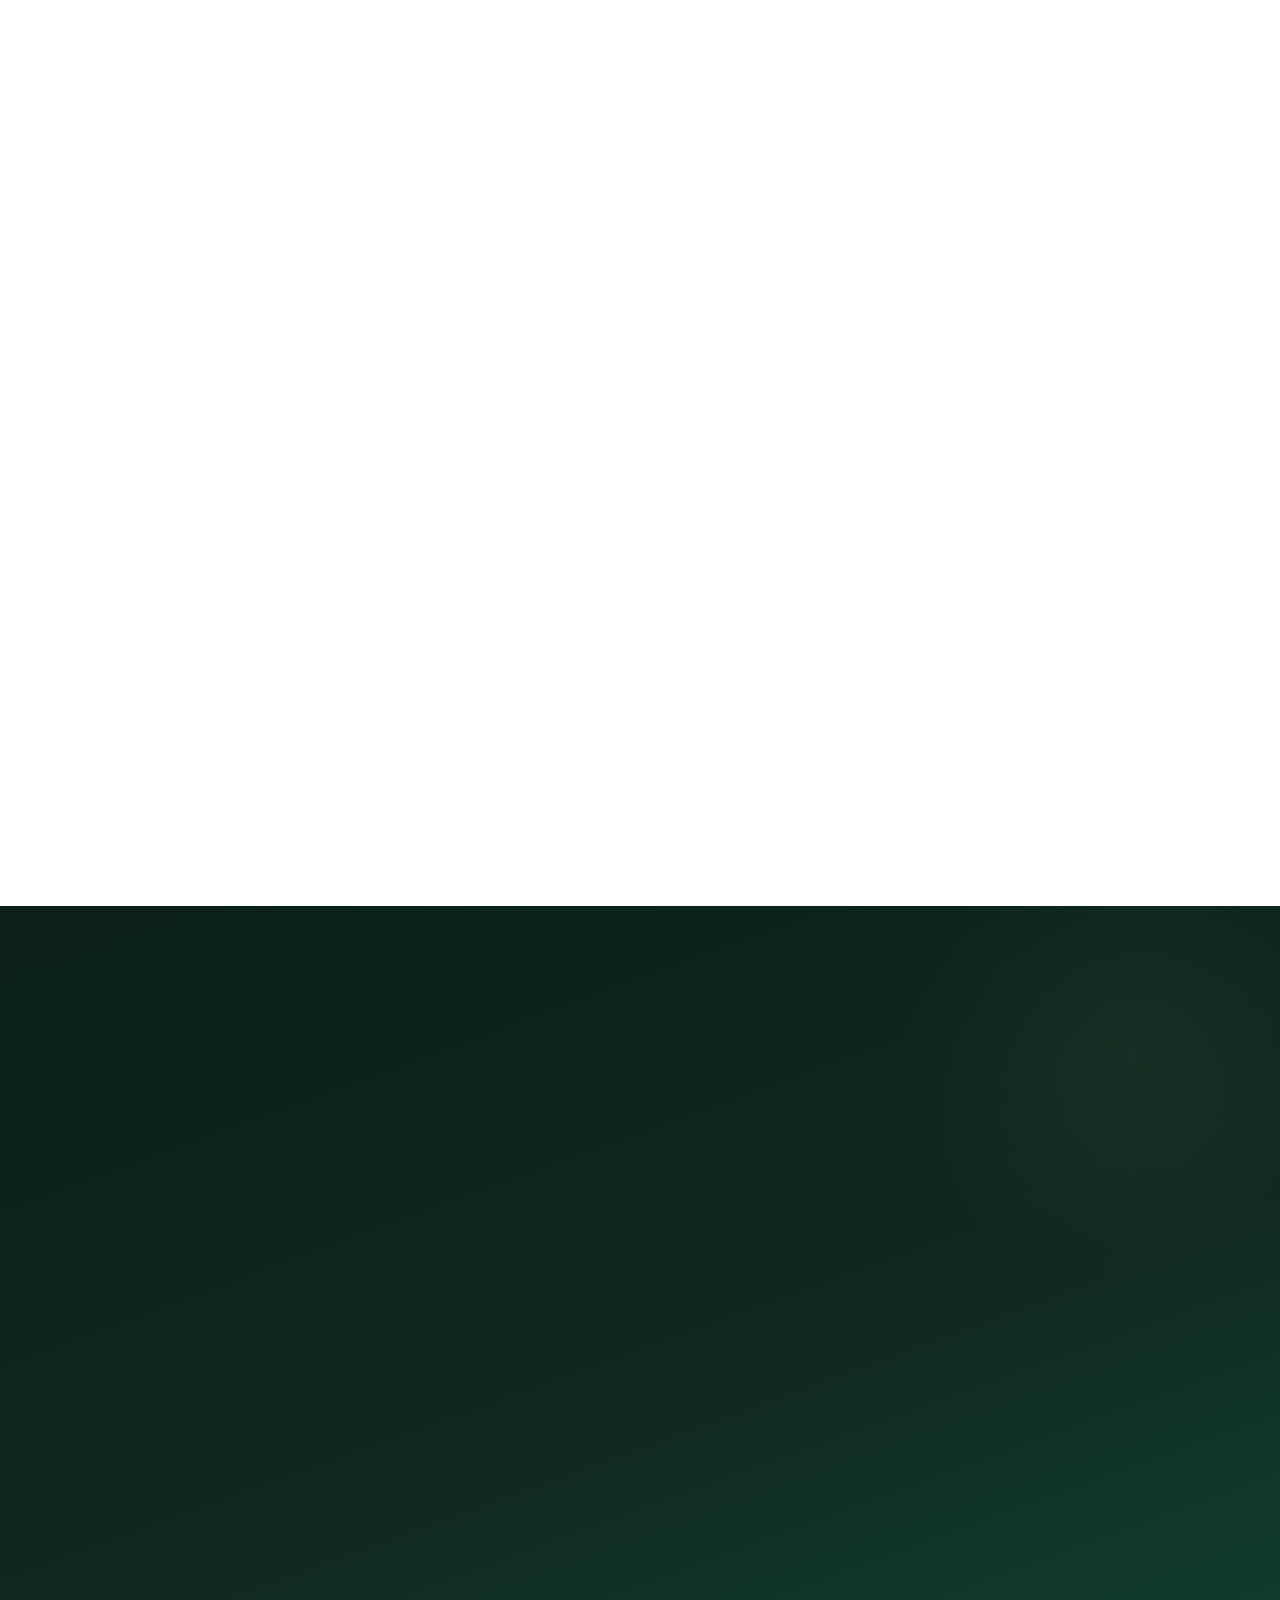
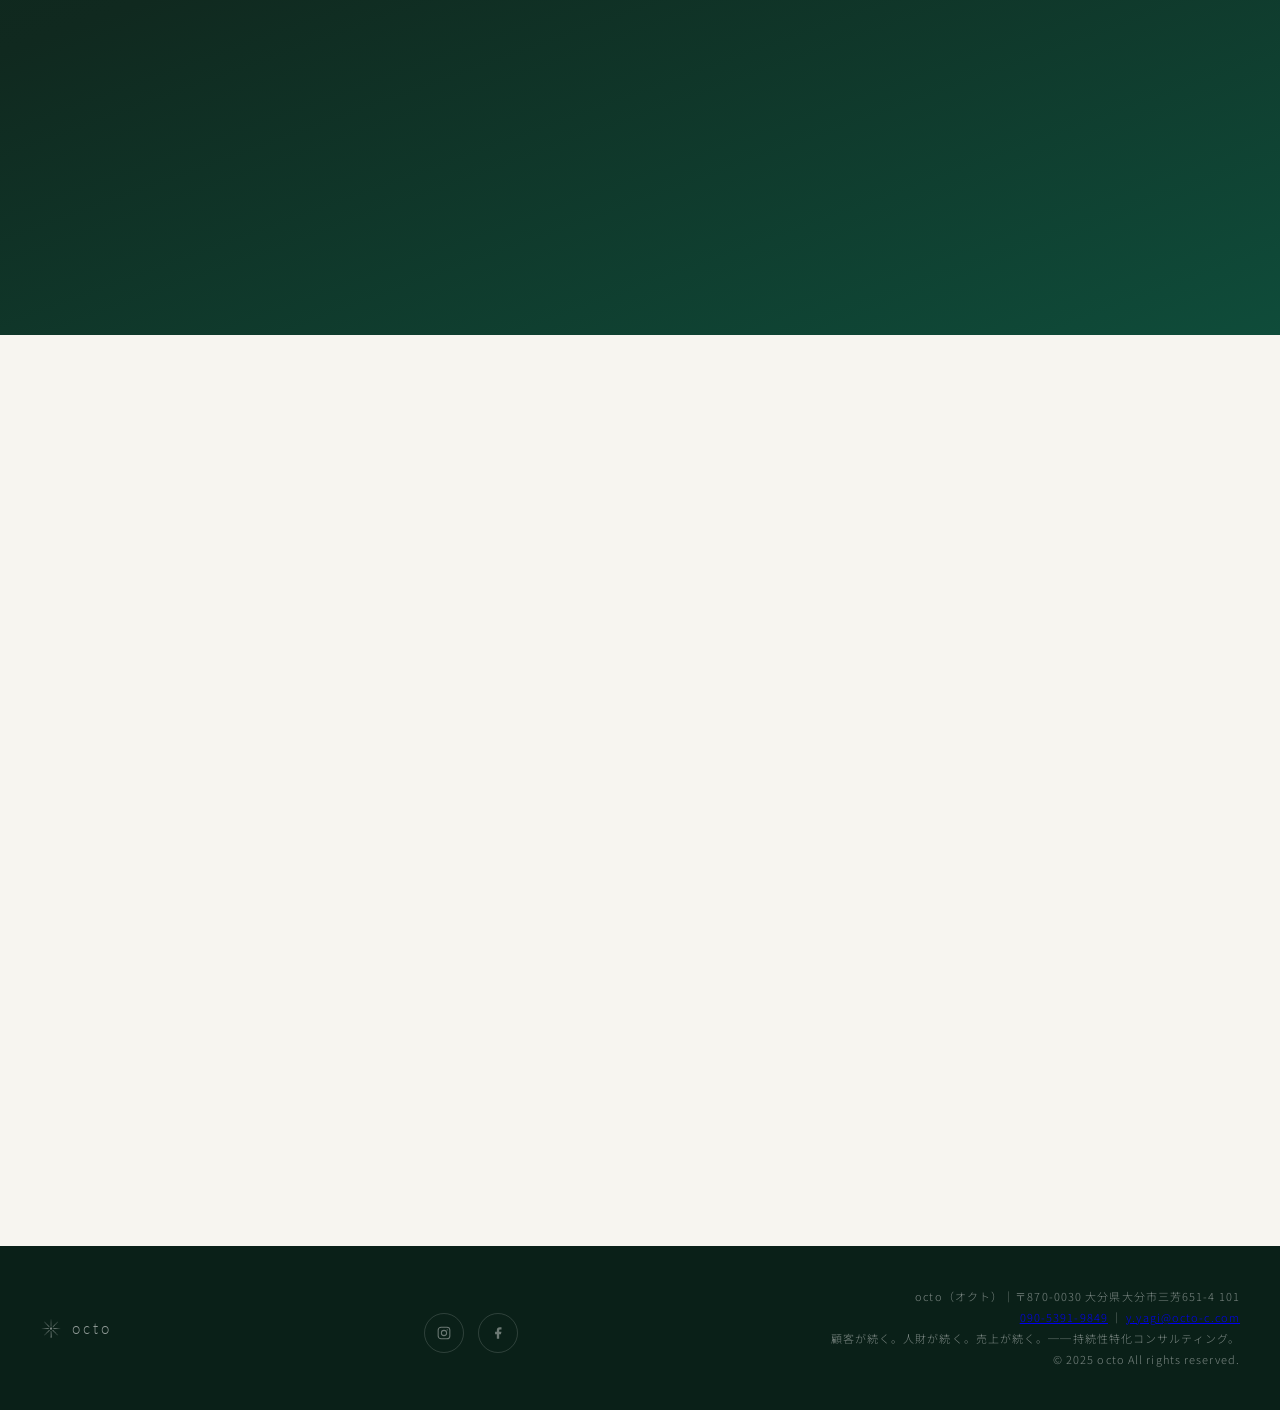
==== commit 350784cb: "Add files via upload" ====
--- a/index.html
+++ b/index.html
@@ -133,7 +133,7 @@
         <span class="recruit-badge only-closed">現在募集を休止中（同時1社限定）</span>
       </span>
       <h3 class="svc-title">営業マネジメント<br>サービス</h3>
-      <p class="svc-catch">コンサルの前に、現場に立つ人を。</p>
+      <p class="svc-catch">営業現場に、結果にコミットするマネージャーを。</p>
       <p class="svc-desc">週3日程度、御社専属で入り込む非常勤の営業部長。商談同席から指示出しまで実務に踏み込み、実績づくりから伴走します。</p>
       <p class="svc-price">
         固定報酬月額（モニター価格）　月¥350,000<br>
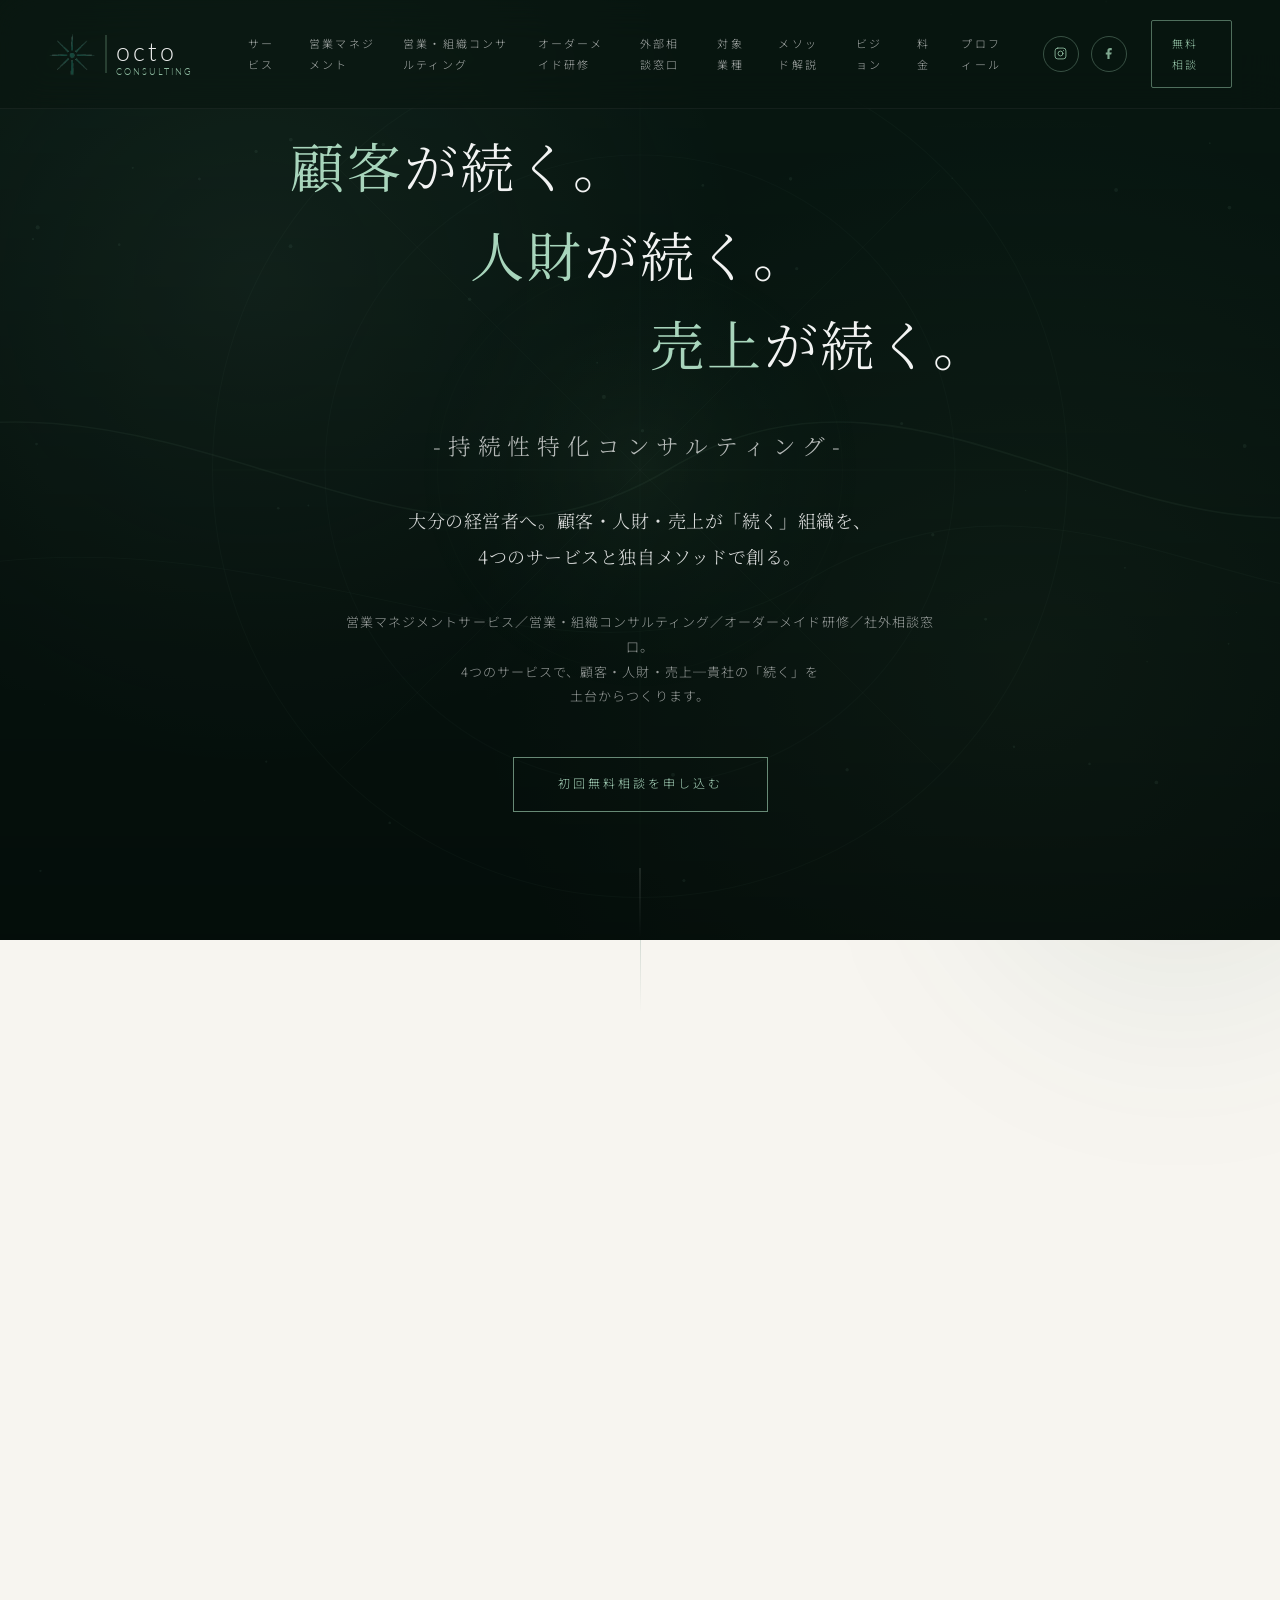
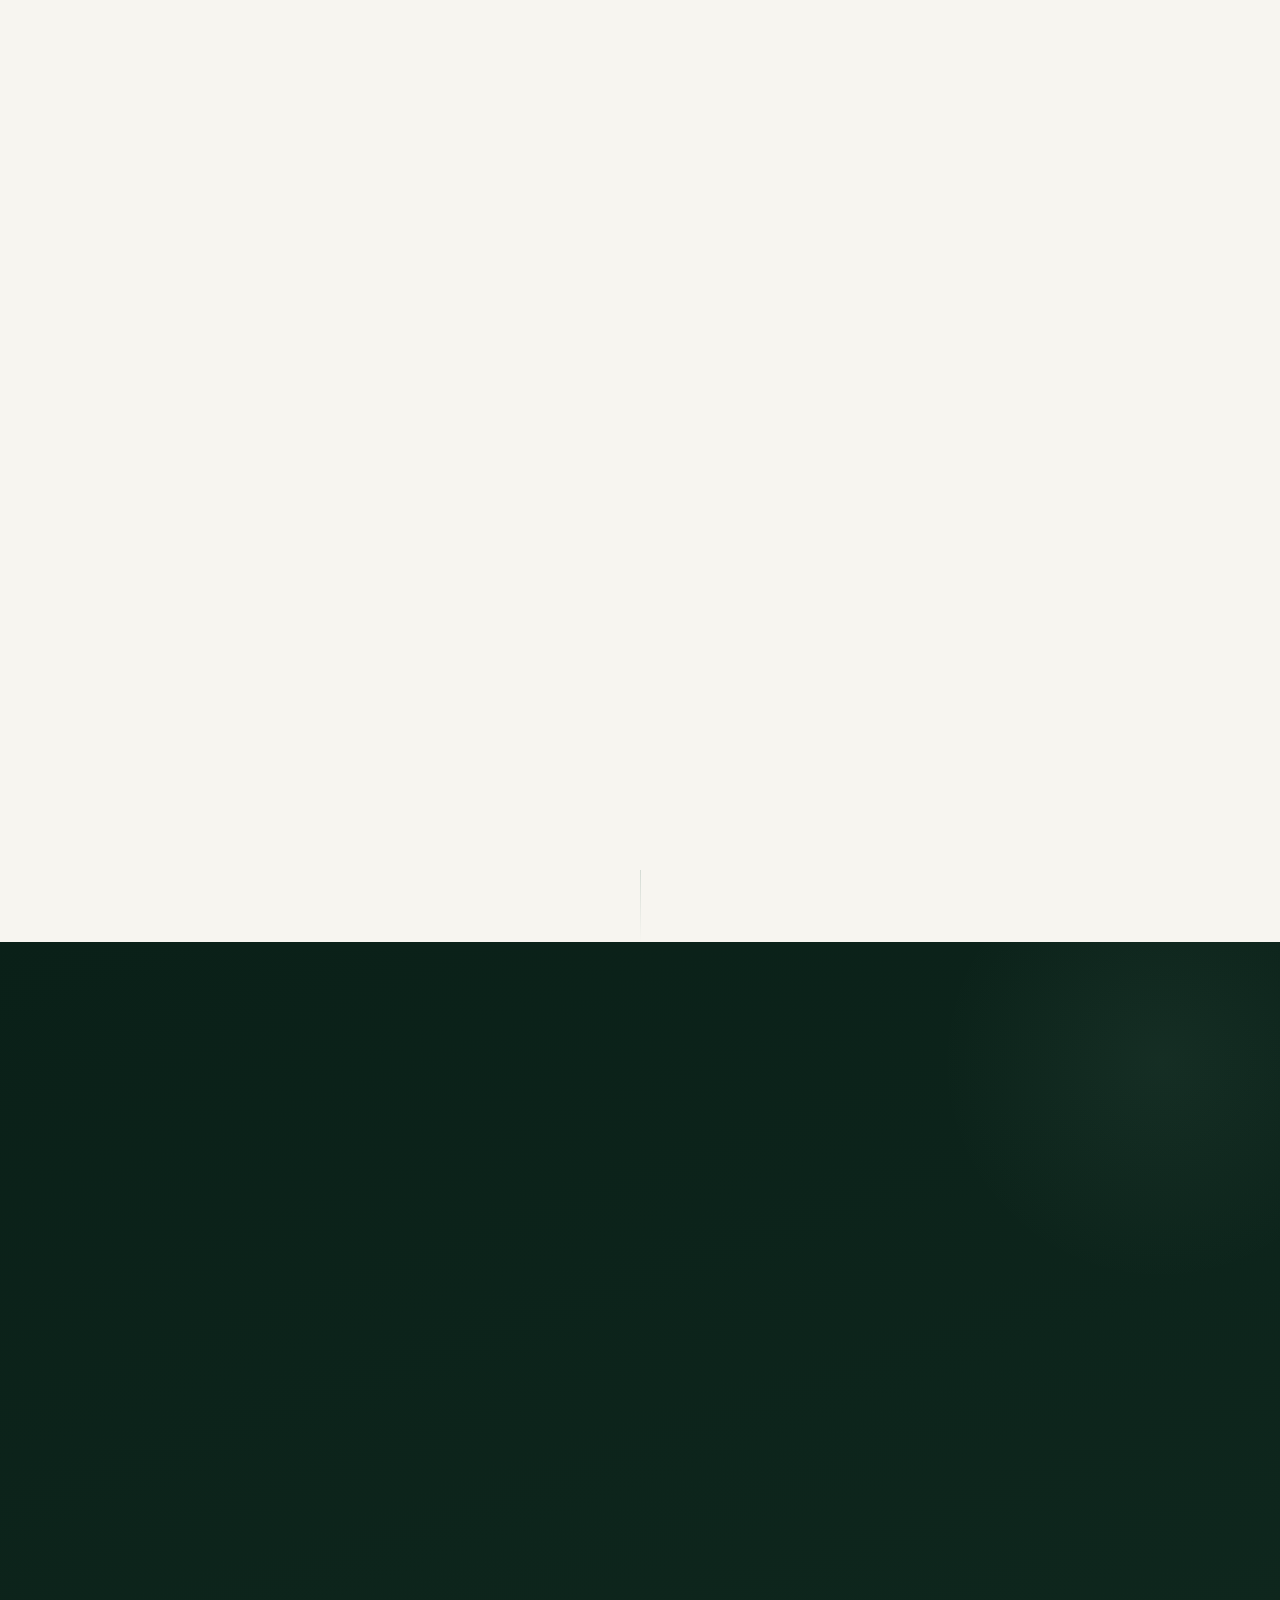
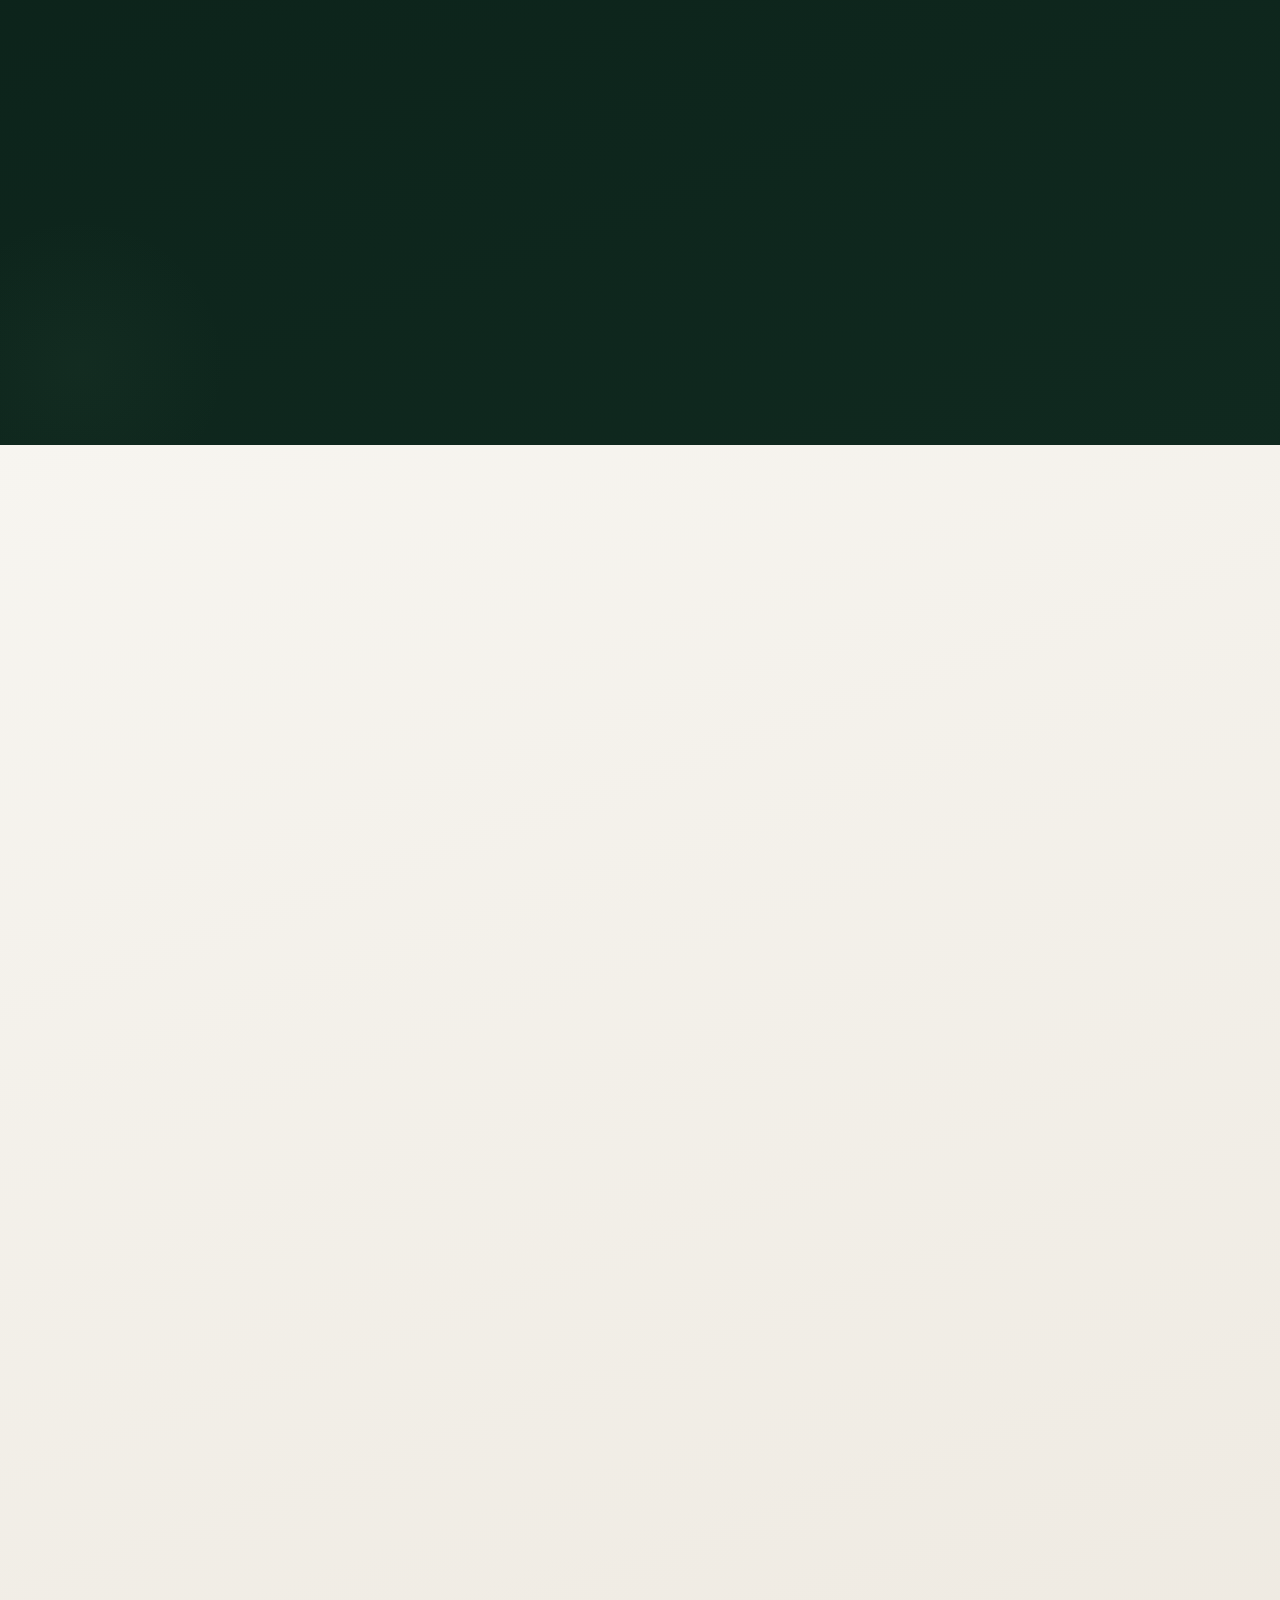
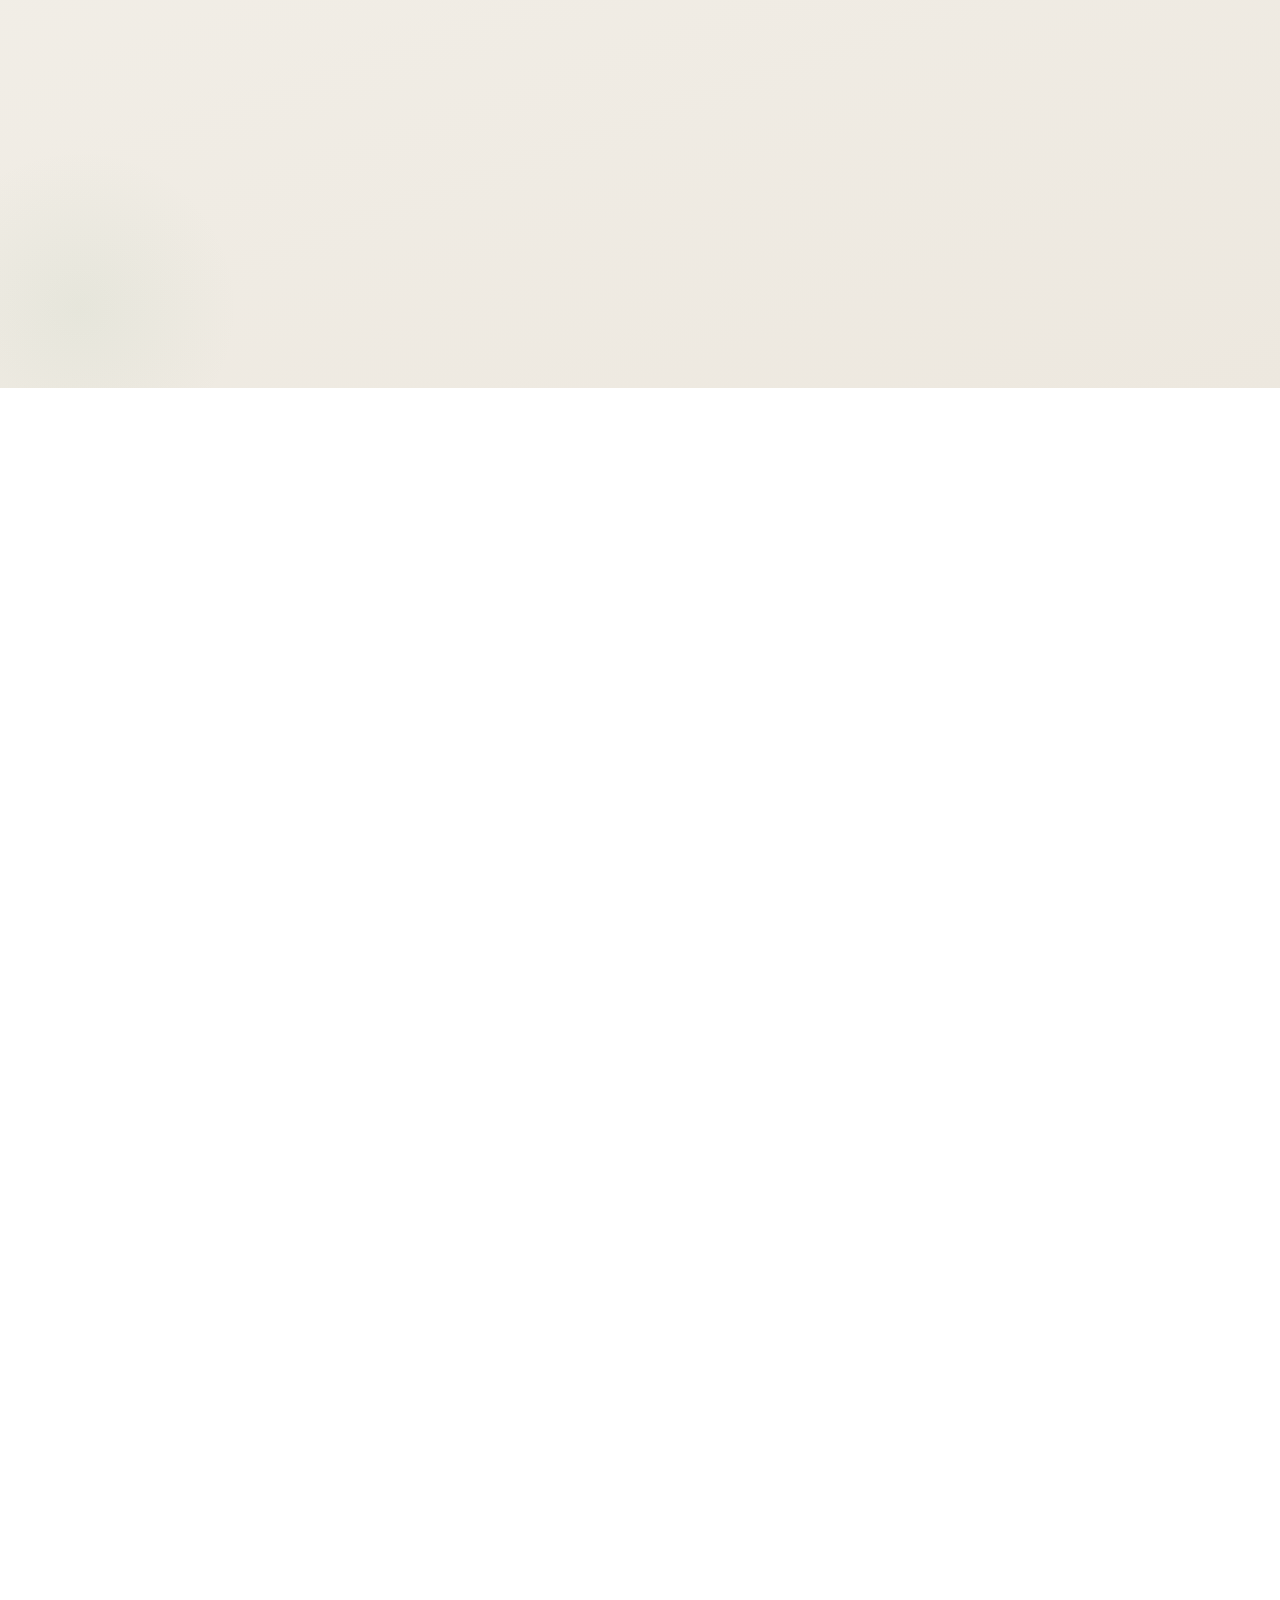
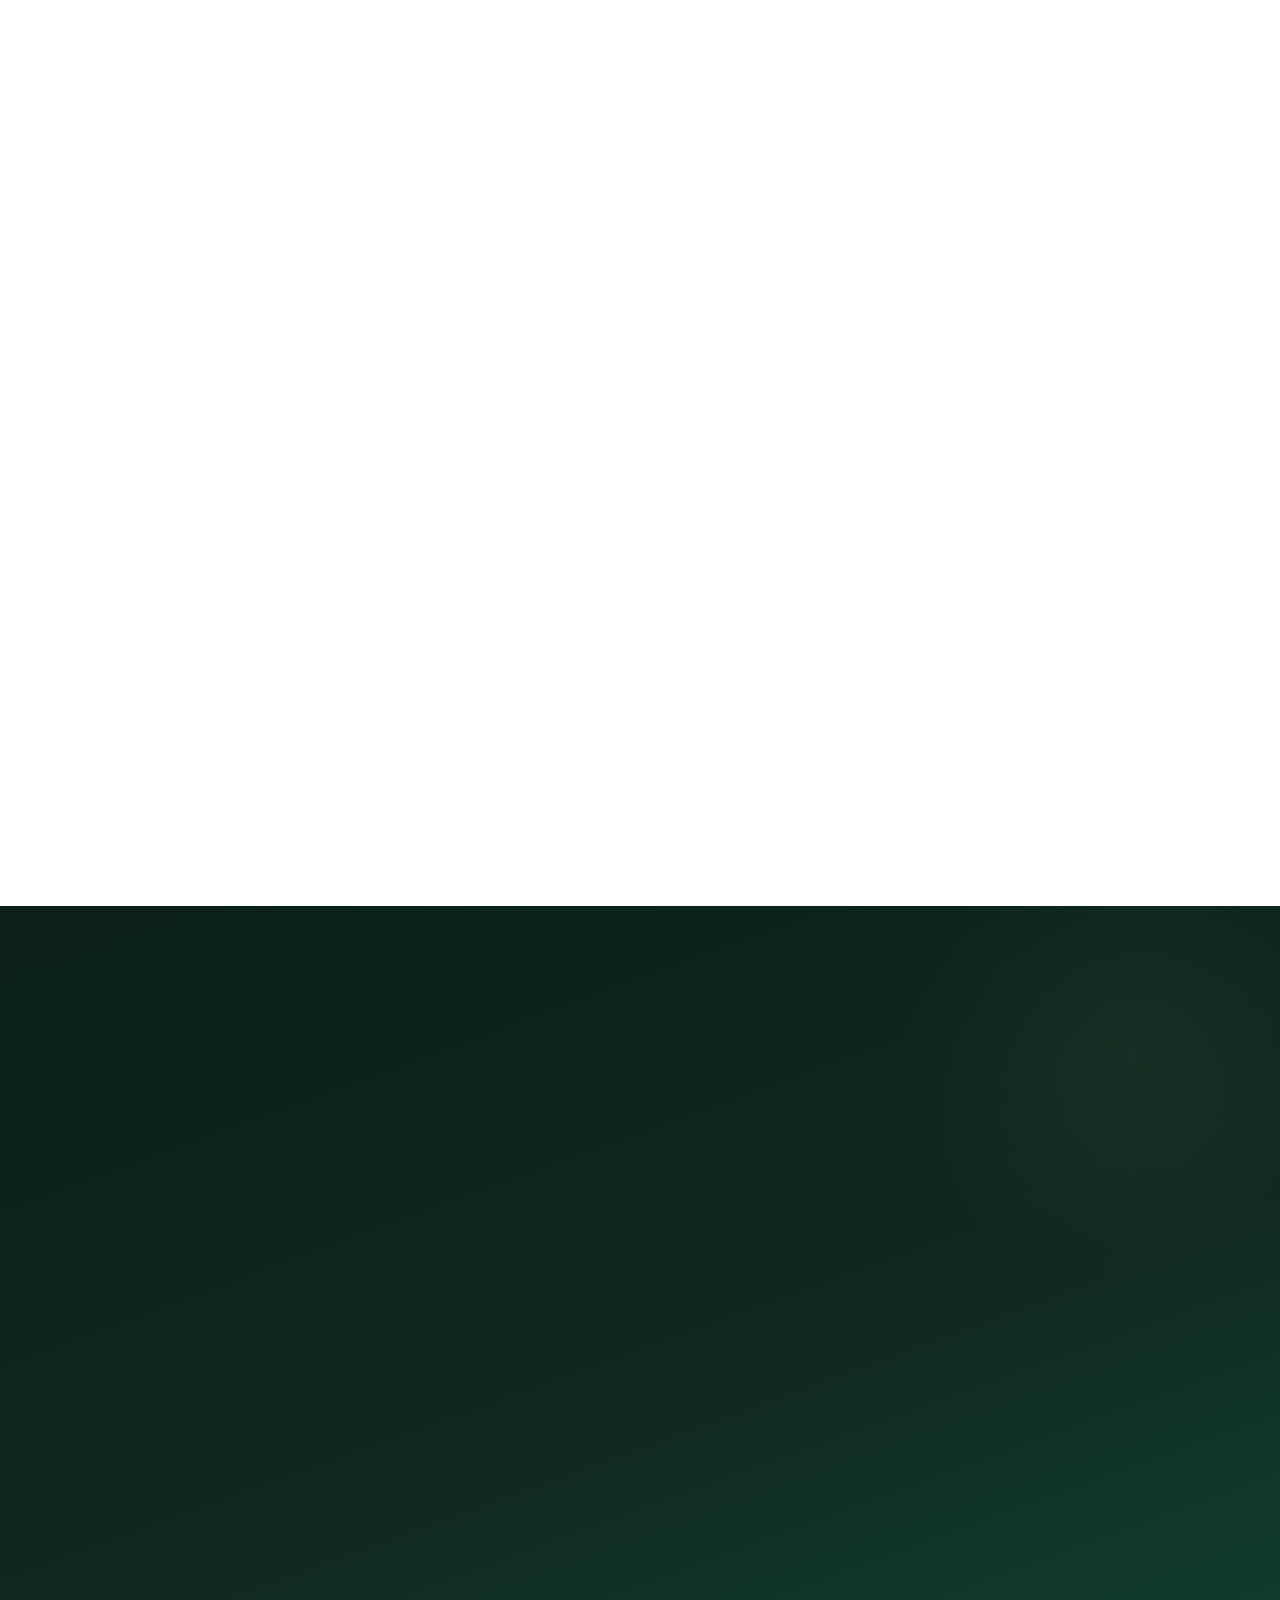
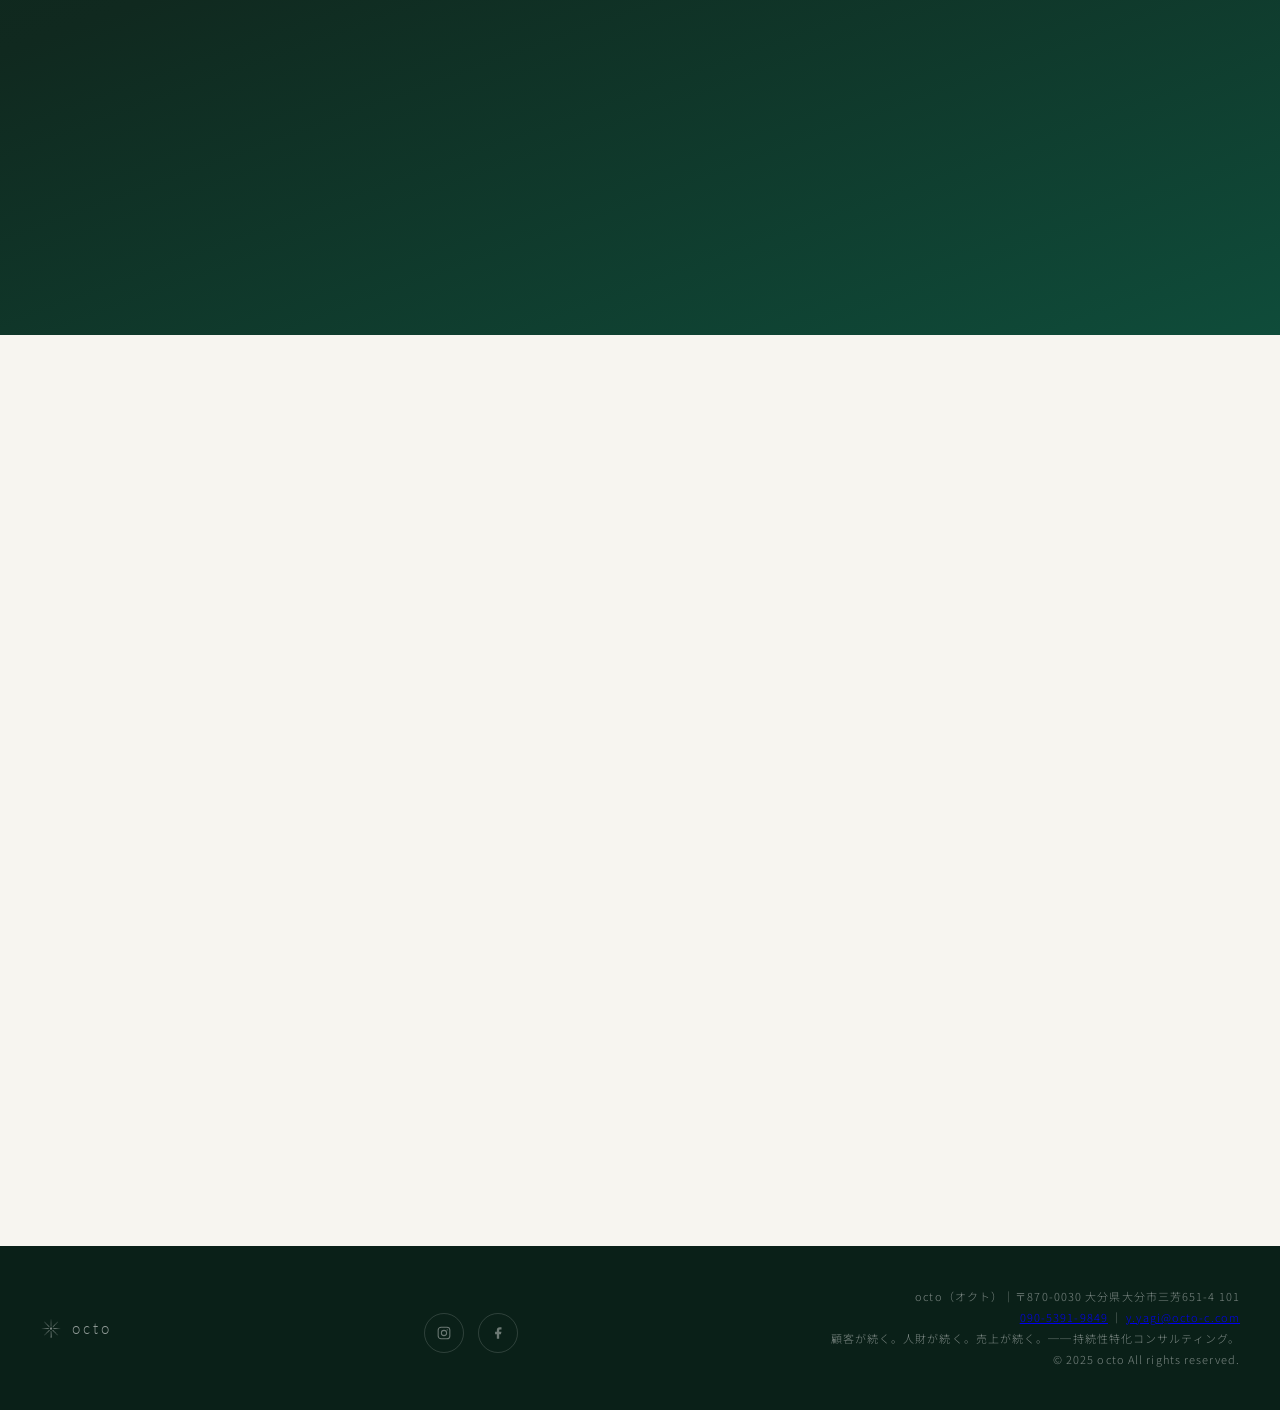
==== commit d732c624: "Add files via upload" ====
--- a/index.html
+++ b/index.html
@@ -22,7 +22,7 @@
 <meta name="twitter:title" content="octo | 顧客が続く。人財が続く。売上が続く。──持続性特化コンサルティング">
 <meta name="twitter:description" content="営業マネジメントサービス／営業・組織コンサルティング／オーダーメイド研修／社外相談窓口。4つのサービスで、貴社の「続く」をつくります。">
 <meta name="twitter:image" content="https://octo-c.com/assets/ogp.png">
-<script type="application/ld+json">{"@context":"https://schema.org","@type":"LocalBusiness","name":"octo","alternateName":"オクト","description":"持続性特化コンサルティング。営業マネジメントサービス／営業・組織コンサルティング／オーダーメイド研修／社外相談窓口の4サービスで、顧客が続く・人財が続く・売上が続く組織づくりを支援。","url":"https://octo-c.com/","telephone":"090-5391-9849","email":"y.yagi@octo-c.com","priceRange":"¥10,000〜","address":{"@type":"PostalAddress","streetAddress":"三芳651-4 101","addressLocality":"大分市","addressRegion":"大分県","postalCode":"870-0030","addressCountry":"JP"},"founder":{"@type":"Person","name":"八木雄大","jobTitle":"営業・組織コンサルタント"},"areaServed":["大分県","日本全国（オンライン対応）"],"serviceType":["営業マネジメントサービス","営業・組織コンサルティング","オーダーメイド研修","社外相談窓口"],"hasOfferCatalog":{"@type":"OfferCatalog","name":"octoのサービス","itemListElement":[{"@type":"Offer","itemOffered":{"@type":"Service","name":"営業マネジメントサービス","url":"https://octo-c.com/service-director.html"},"priceSpecification":{"@type":"PriceSpecification","price":"350000","priceCurrency":"JPY"}},{"@type":"Offer","itemOffered":{"@type":"Service","name":"営業・組織コンサルティング","url":"https://octo-c.com/service-sales.html"},"priceSpecification":{"@type":"PriceSpecification","minPrice":"50000","priceCurrency":"JPY"}},{"@type":"Offer","itemOffered":{"@type":"Service","name":"オーダーメイド研修","url":"https://octo-c.com/service-training.html"},"priceSpecification":{"@type":"PriceSpecification","minPrice":"80000","priceCurrency":"JPY"}},{"@type":"Offer","itemOffered":{"@type":"Service","name":"外部相談窓口「やぎさんの相談部屋」","url":"https://octo-c.com/service-helpline.html"},"priceSpecification":{"@type":"PriceSpecification","minPrice":"10000","priceCurrency":"JPY"}}]}}</script>
+<script type="application/ld+json">{"@context":"https://schema.org","@type":"LocalBusiness","name":"octo","alternateName":"オクト","description":"持続性特化コンサルティング。営業マネジメントサービス／営業・組織コンサルティング／オーダーメイド研修／社外相談窓口の4サービスで、顧客が続く・人財が続く・売上が続く組織づくりを支援。","url":"https://octo-c.com/","telephone":"090-5391-9849","email":"y.yagi@octo-c.com","priceRange":"¥10,000〜","address":{"@type":"PostalAddress","streetAddress":"三芳651-4 101","addressLocality":"大分市","addressRegion":"大分県","postalCode":"870-0030","addressCountry":"JP"},"founder":{"@type":"Person","name":"八木雄大","jobTitle":"営業・組織コンサルタント"},"areaServed":["大分県","日本全国（オンライン対応）"],"serviceType":["営業マネジメントサービス","営業・組織コンサルティング","オーダーメイド研修","社外相談窓口"],"hasOfferCatalog":{"@type":"OfferCatalog","name":"octoのサービス","itemListElement":[{"@type":"Offer","itemOffered":{"@type":"Service","name":"営業マネジメントサービス","url":"https://octo-c.com/service-director.html"},"priceSpecification":{"@type":"PriceSpecification","price":"270000","priceCurrency":"JPY"}},{"@type":"Offer","itemOffered":{"@type":"Service","name":"営業・組織コンサルティング","url":"https://octo-c.com/service-sales.html"},"priceSpecification":{"@type":"PriceSpecification","minPrice":"50000","priceCurrency":"JPY"}},{"@type":"Offer","itemOffered":{"@type":"Service","name":"オーダーメイド研修","url":"https://octo-c.com/service-training.html"},"priceSpecification":{"@type":"PriceSpecification","minPrice":"80000","priceCurrency":"JPY"}},{"@type":"Offer","itemOffered":{"@type":"Service","name":"外部相談窓口「やぎさんの相談部屋」","url":"https://octo-c.com/service-helpline.html"},"priceSpecification":{"@type":"PriceSpecification","minPrice":"10000","priceCurrency":"JPY"}}]}}</script>
 <link href="https://fonts.googleapis.com/css2?family=Cormorant+Garamond:ital,wght@0,300;0,400;0,500;1,300;1,400&family=Lato:wght@300;400&family=Noto+Sans+JP:wght@300;400;500&family=Noto+Serif+JP:wght@300;400;500&family=Zen+Old+Mincho:wght@400;500&display=swap" rel="stylesheet">
 <link rel="stylesheet" href="assets/style.css">
 </head>
@@ -134,10 +134,10 @@
       </span>
       <h3 class="svc-title">営業マネジメント<br>サービス</h3>
       <p class="svc-catch">営業現場に、結果にコミットするマネージャーを。</p>
-      <p class="svc-desc">週3日程度、御社専属で入り込む非常勤の営業部長。商談同席から指示出しまで実務に踏み込み、実績づくりから伴走します。</p>
+      <p class="svc-desc">週2日程度、御社専属で入り込む非常勤の営業部長。商談同席から指示出しまで実務に踏み込み、実績づくりから伴走します。</p>
       <p class="svc-price">
-        固定報酬月額（モニター価格）　月¥350,000<br>
-        成果報酬　目標達成時に固定報酬月額の1.5ヶ月分<br>
+        固定報酬月額（モニター価格）　月¥270,000<br>
+        成果報酬　目標達成時に固定報酬月額の2ヶ月分<br>
         最低契約期間　6ヶ月／同時1社限定
       </p>
       <p style="font-size:12px;margin-top:14px"><a href="service-director.html" style="color:var(--gd);text-decoration:underline">サービスの詳細を見る →</a></p>
--- a/assets/style.css
+++ b/assets/style.css
@@ -417,16 +417,16 @@
 
 /* ---- Yagi (goat mascot) header — service-helpline.html ---- */
 .yagi-header{display:flex;align-items:center;justify-content:center;gap:56px;flex-wrap:wrap;background:linear-gradient(160deg,#fdfbf6 0%,#f3ece0 100%);padding:150px 40px 70px;max-width:1200px;margin:0 auto}
-.yagi-header-text{max-width:520px;text-align:left;flex:1 1 420px}
+.yagi-header-text{max-width:480px;text-align:left}
 .yagi-breadcrumb{color:var(--tlight) !important;margin-bottom:20px}
 .yagi-breadcrumb a{color:var(--gd) !important}
 .yagi-eyebrow{font-family:var(--font-sans);font-size:12px;letter-spacing:0.1em;color:#8a6b47;margin-bottom:10px}
-.yagi-title{font-family:'Noto Serif JP',serif;font-size:clamp(28px,3.6vw,44px);font-weight:500;color:#5c4a33;margin-bottom:10px;letter-spacing:0.02em;white-space:nowrap}
+.yagi-title{font-family:'Noto Serif JP',serif;font-size:clamp(32px,4.4vw,50px);font-weight:500;color:#5c4a33;margin-bottom:10px;letter-spacing:0.03em}
 .yagi-tagline{font-family:'Noto Serif JP',serif;font-size:17px;color:#8a9a6b;margin-bottom:20px;letter-spacing:0.05em}
 .yagi-desc{font-size:13.5px;color:var(--tsoft);line-height:2}
 .yagi-header-img{flex:0 0 auto}
-.yagi-header-img img{width:380px;max-width:42vw;height:auto;border-radius:24px;box-shadow:0 24px 60px rgba(90,70,40,0.18)}
-@media (max-width:760px){.yagi-header{padding:130px 24px 50px;text-align:center}.yagi-header-text{text-align:center}.yagi-title{white-space:normal}.yagi-header-img img{max-width:80vw}}
+.yagi-header-img img{width:340px;max-width:70vw;height:auto;border-radius:24px;box-shadow:0 24px 60px rgba(90,70,40,0.18)}
+@media (max-width:760px){.yagi-header{padding:130px 24px 50px;text-align:center}.yagi-header-text{text-align:center}}
 .yagi-sign-img{width:180px;max-width:60vw;height:auto;border-radius:18px;box-shadow:0 16px 40px rgba(90,70,40,0.15);margin:0 auto 28px;display:block}
 .yagi-illust{width:300px;max-width:65vw;height:auto;border-radius:20px;box-shadow:0 16px 40px rgba(90,70,40,0.15)}
 .yagi-illust-right{float:right;margin:4px 0 24px 36px}
@@ -434,3 +434,453 @@
 .yagi-illust-center{display:block;margin:48px auto}
 .yagi-clear{clear:both}
 @media (max-width:640px){.yagi-illust-right,.yagi-illust-left{float:none;margin:0 auto 24px;display:block}}
+
+/* ---- Yagi visual refinement — service-helpline.html ---- */
+.yagi-header{
+  width:100%;max-width:none;min-height:620px;gap:72px;padding:150px max(40px,5vw) 88px;
+  background:linear-gradient(115deg,#fbfaf5 0%,#f7f1e7 58%,#efe6d8 100%);
+  position:relative;overflow:hidden;
+}
+.yagi-header::before{content:'';position:absolute;width:520px;height:520px;border-radius:50%;right:-150px;top:80px;background:radial-gradient(circle,rgba(168,213,188,.18),transparent 68%);pointer-events:none}
+.yagi-header::after{content:'';position:absolute;left:0;right:0;bottom:0;height:1px;background:linear-gradient(90deg,transparent,rgba(15,76,58,.12),transparent);}
+.yagi-header-text{width:min(500px,46vw);max-width:none;position:relative;z-index:2}
+.yagi-header-img{width:min(560px,48vw);position:relative;z-index:2;display:flex;align-items:flex-end;justify-content:center}
+.yagi-header-img::before{content:'やぎさんに、ちょっと話してみる。';position:absolute;right:6%;top:8%;font-family:var(--font-ja);font-size:12px;letter-spacing:.08em;color:rgba(63,107,71,.6);writing-mode:vertical-rl;z-index:1}
+.yagi-header-img img{width:100%;max-width:560px;height:auto;border-radius:0;box-shadow:none;display:block;mix-blend-mode:multiply;filter:saturate(.94);transform:translateY(10px);}
+.yagi-eyebrow{font-size:11px;letter-spacing:.16em;color:#8a6b47}
+.yagi-title{font-size:clamp(36px,4.5vw,58px);line-height:1.35;color:#52684e;letter-spacing:.04em;margin-bottom:14px}
+.yagi-tagline{font-size:19px;color:#82956a;margin-bottom:22px}
+.yagi-desc{font-size:14px;line-height:2.15;max-width:440px}
+
+.yagi-feature{display:grid;grid-template-columns:minmax(0,1.35fr) minmax(260px,.65fr);gap:56px;align-items:center;margin:24px 0 76px;padding:0 12px}
+.yagi-feature-reverse{grid-template-columns:minmax(260px,.65fr) minmax(0,1.35fr)}
+.yagi-feature-copy{min-width:0}
+.yagi-feature-copy-emphasis{background:rgba(255,255,255,.38);border-left:2px solid rgba(106,154,112,.35);padding:28px 34px;border-radius:0 18px 18px 0}
+.yagi-feature-visual{display:flex;align-items:center;justify-content:center;position:relative;min-height:220px}
+.yagi-feature-visual::after{content:'';position:absolute;width:210px;height:210px;border-radius:50%;background:rgba(168,213,188,.13);z-index:-1}
+.yagi-feature-visual img{width:100%;max-width:330px;border-radius:0;box-shadow:none;mix-blend-mode:multiply;display:block}
+.yagi-feature-visual-question{transform:translateY(4px)}
+.yagi-feature-visual-heart img{max-width:360px}
+
+.yagi-assurance{display:grid;grid-template-columns:300px 1fr;align-items:center;gap:56px;margin:10px 0 52px;padding:24px 36px;background:rgba(255,255,255,.44);border-top:1px solid rgba(15,76,58,.08);border-bottom:1px solid rgba(15,76,58,.08)}
+.yagi-assurance-visual{display:flex;justify-content:center}
+.yagi-assurance-visual img{width:270px;box-shadow:none;border-radius:0;mix-blend-mode:multiply}
+.yagi-assurance-kicker{font-family:var(--font-sans);font-size:10px;letter-spacing:.28em;color:var(--gsoft);margin-bottom:12px}
+.yagi-assurance-title{font-family:var(--font-ja);font-size:clamp(20px,2.5vw,28px);line-height:1.9;color:var(--gd);letter-spacing:.05em}
+
+.yagi-process-layout{display:grid;grid-template-columns:minmax(0,1fr) 300px;gap:54px;align-items:center}
+.yagi-process-layout .process-list{margin-top:0 !important}
+.yagi-process-visual{position:relative;text-align:center;padding:26px 12px 18px;background:rgba(255,255,255,.38);border-radius:24px}
+.yagi-process-visual::before{content:'';position:absolute;inset:12px;border:1px solid rgba(106,154,112,.14);border-radius:18px;pointer-events:none}
+.yagi-process-visual img{width:270px;max-width:100%;border-radius:0;box-shadow:none;mix-blend-mode:multiply;position:relative}
+.yagi-process-visual p{font-family:var(--font-ja);font-size:14px;line-height:1.9;color:#6b7c64;margin-top:4px;position:relative}
+.yagi-process-visual strong{color:var(--gd);font-weight:500}
+
+.yagi-sign-img{width:230px;max-width:70vw;border-radius:0;box-shadow:none;mix-blend-mode:multiply;margin:0 auto 18px}
+.yagi-illust{height:auto}
+
+@media (max-width:900px){
+  .yagi-header{gap:30px;min-height:0;padding:130px 28px 64px}
+  .yagi-header-text{width:48%}
+  .yagi-header-img{width:46%}
+  .yagi-header-img::before{display:none}
+  .yagi-feature,.yagi-feature-reverse{grid-template-columns:1fr 250px;gap:30px}
+  .yagi-assurance{grid-template-columns:240px 1fr;gap:30px;padding:20px 24px}
+  .yagi-process-layout{grid-template-columns:1fr 240px;gap:30px}
+}
+@media (max-width:640px){
+  .yagi-header{display:flex;flex-direction:column;gap:18px;padding:118px 22px 42px;text-align:center}
+  .yagi-header-text{width:100%;max-width:560px;text-align:center}
+  .yagi-header-text .yagi-breadcrumb{margin-bottom:18px}
+  .yagi-header-img{width:100%;max-width:480px;margin-top:-8px}
+  .yagi-header-img img{transform:none}
+  .yagi-title{font-size:clamp(32px,9vw,44px)}
+  .yagi-desc{margin:0 auto;max-width:420px}
+  .yagi-feature,.yagi-feature-reverse{display:flex;flex-direction:column;gap:14px;margin:18px 0 54px;padding:0}
+  .yagi-feature-reverse .yagi-feature-copy{order:1}
+  .yagi-feature-reverse .yagi-feature-visual{order:2}
+  .yagi-feature-copy-emphasis{padding:24px 22px;border-left:0;border-top:2px solid rgba(106,154,112,.35);border-radius:18px}
+  .yagi-feature-visual{min-height:0;margin-top:-4px}
+  .yagi-feature-visual img{max-width:280px}
+  .yagi-assurance{display:flex;flex-direction:column;gap:4px;margin:0 -4px 44px;padding:18px 18px 26px;text-align:center}
+  .yagi-assurance-visual img{width:230px}
+  .yagi-process-layout{display:flex;flex-direction:column;gap:28px}
+  .yagi-process-visual{width:100%;max-width:330px;margin:0 auto}
+  .yagi-process-visual img{width:230px}
+  .yagi-sign-img{width:210px}
+}
+
+
+/* =========================================================
+   YAGI ROOM — FINAL IMAGE LAYOUT
+   Character images are transparent cutouts, so they sit
+   naturally on the page without boxes, shadows or "sticker" frames.
+   ========================================================= */
+
+.yagi-header{
+  isolation:isolate;
+  align-items:center;
+  justify-content:space-between;
+  gap:clamp(32px,5vw,86px);
+  padding:clamp(128px,12vw,164px) max(32px,6vw) 70px;
+  min-height:620px;
+}
+.yagi-header-text{
+  flex:0 1 500px;
+  width:auto;
+}
+.yagi-header-img{
+  flex:0 1 560px;
+  width:auto;
+  min-width:420px;
+  min-height:430px;
+  display:flex;
+  align-items:flex-end;
+  justify-content:flex-end;
+  position:relative;
+}
+.yagi-header-img::before{
+  content:"";
+  position:absolute;
+  width:420px;
+  height:420px;
+  right:3%;
+  top:6%;
+  border-radius:50%;
+  background:radial-gradient(circle,rgba(174,197,153,.20) 0%,rgba(174,197,153,.08) 48%,transparent 72%);
+  z-index:-1;
+}
+.yagi-header-img img{
+  width:min(620px,52vw);
+  max-width:none;
+  height:auto;
+  border-radius:0;
+  box-shadow:none;
+  mix-blend-mode:normal;
+  filter:none;
+  transform:translate(4%,10px);
+  display:block;
+}
+
+.yagi-feature-visual{
+  min-height:250px;
+  overflow:visible;
+}
+.yagi-feature-visual::after{
+  width:190px;
+  height:190px;
+  background:radial-gradient(circle,rgba(174,197,153,.18),rgba(174,197,153,.04) 58%,transparent 72%);
+}
+.yagi-feature-visual img{
+  width:auto;
+  max-width:340px;
+  max-height:300px;
+  border-radius:0;
+  box-shadow:none;
+  mix-blend-mode:normal;
+  filter:none;
+}
+.yagi-feature-visual-question img{
+  max-width:310px;
+}
+.yagi-feature-visual-heart img{
+  max-width:330px;
+}
+
+.yagi-assurance{
+  background:linear-gradient(90deg,rgba(248,246,237,.76),rgba(255,255,255,.36));
+  border-radius:26px;
+  border:1px solid rgba(15,76,58,.07);
+}
+.yagi-assurance-visual img{
+  width:auto;
+  max-width:285px;
+  max-height:285px;
+  border-radius:0;
+  box-shadow:none;
+  mix-blend-mode:normal;
+}
+
+.yagi-process-visual{
+  background:linear-gradient(145deg,rgba(248,246,237,.75),rgba(255,255,255,.35));
+  border:1px solid rgba(106,154,112,.12);
+}
+.yagi-process-visual::before{
+  border:0;
+}
+.yagi-process-visual img{
+  width:auto;
+  max-width:280px;
+  max-height:270px;
+  border-radius:0;
+  box-shadow:none;
+  mix-blend-mode:normal;
+}
+
+.yagi-sign-img{
+  width:auto;
+  max-width:250px;
+  max-height:260px;
+  border-radius:0;
+  box-shadow:none;
+  mix-blend-mode:normal;
+  display:block;
+  margin:0 auto 20px;
+}
+
+@media (max-width:900px){
+  .yagi-header{
+    gap:28px;
+    padding:128px 28px 58px;
+  }
+  .yagi-header-text{flex-basis:48%}
+  .yagi-header-img{
+    flex-basis:46%;
+    min-width:300px;
+    min-height:360px;
+  }
+  .yagi-header-img img{
+    width:100%;
+    transform:translate(2%,8px);
+  }
+}
+
+@media (max-width:640px){
+  .yagi-header{
+    padding:118px 22px 42px;
+    gap:8px;
+  }
+  .yagi-header-text{
+    width:100%;
+    flex-basis:auto;
+  }
+  .yagi-header-img{
+    width:100%;
+    min-width:0;
+    min-height:0;
+    flex-basis:auto;
+    justify-content:center;
+    margin-top:-4px;
+  }
+  .yagi-header-img::before{
+    width:310px;
+    height:310px;
+    right:50%;
+    transform:translateX(50%);
+    top:4%;
+  }
+  .yagi-header-img img{
+    width:min(470px,108vw);
+    transform:none;
+  }
+  .yagi-feature-visual img{
+    max-width:280px;
+    max-height:270px;
+  }
+  .yagi-assurance-visual img{
+    max-width:240px;
+    max-height:240px;
+  }
+  .yagi-process-visual img{
+    max-width:240px;
+    max-height:230px;
+  }
+  .yagi-sign-img{
+    max-width:220px;
+    max-height:230px;
+  }
+}
+
+
+/* YAGI ILLUSTRATIONS — clean, uncropped assets */
+.yagi-header{overflow:visible !important;}
+.yagi-header-img{overflow:visible !important;}
+.yagi-header-img::before{display:none !important;}
+.yagi-header-img img{
+  width:min(620px,52vw) !important;
+  max-width:620px !important;
+  height:auto !important;
+  max-height:none !important;
+  object-fit:contain !important;
+  border-radius:0 !important;
+  box-shadow:none !important;
+  mix-blend-mode:multiply !important;
+  filter:none !important;
+  transform:none !important;
+}
+.yagi-feature-visual{overflow:visible !important; min-height:240px !important;}
+.yagi-feature-visual img,
+.yagi-assurance-visual img,
+.yagi-process-visual img,
+.yagi-sign-img{
+  width:auto !important;
+  height:auto !important;
+  max-width:100% !important;
+  max-height:none !important;
+  object-fit:contain !important;
+  border-radius:0 !important;
+  box-shadow:none !important;
+  mix-blend-mode:multiply !important;
+  filter:none !important;
+}
+.yagi-feature-visual img{max-width:300px !important;}
+.yagi-assurance-visual img{max-width:255px !important;}
+.yagi-process-visual img{max-width:255px !important;}
+.yagi-sign-img{max-width:220px !important; margin:0 auto 18px !important;}
+@media (max-width:900px){
+  .yagi-header-img img{width:min(520px,50vw) !important;}
+}
+@media (max-width:640px){
+  .yagi-header-img img{width:min(500px,100vw) !important;}
+  .yagi-feature-visual img{max-width:280px !important;}
+  .yagi-assurance-visual img{max-width:230px !important;}
+  .yagi-process-visual img{max-width:230px !important;}
+  .yagi-sign-img{max-width:210px !important;}
+}
+
+/* YAGI ILLUSTRATION FIX v3 */
+.yagi-header-img{overflow:visible !important;}
+.yagi-header-img img{
+  width:min(560px,48vw) !important;
+  max-width:560px !important;
+  height:auto !important;
+  object-fit:contain !important;
+  transform:none !important;
+}
+.yagi-feature-visual,
+.yagi-feature-visual img,
+.yagi-assurance-visual,
+.yagi-assurance-visual img,
+.yagi-process-visual,
+.yagi-process-visual img,
+.yagi-sign-img{
+  overflow:visible !important;
+  object-fit:contain !important;
+}
+.yagi-feature-visual-heart img{
+  max-width:340px !important;
+  width:100% !important;
+  height:auto !important;
+}
+@media (max-width:760px){
+  .yagi-header-img img{width:min(500px,100vw) !important;max-width:500px !important;}
+}
+@media (max-width:640px){
+  .yagi-feature-visual-heart img{max-width:290px !important;}
+}
+
+
+/* ===== YAGI ROOM / YOUNG MASCOT FINAL OVERRIDES ===== */
+.yagi-header{
+  display:grid !important;
+  grid-template-columns:minmax(500px,1fr) minmax(500px,1fr) !important;
+  gap:18px !important;
+  align-items:center !important;
+  max-width:1400px !important;
+  padding:126px 48px 42px !important;
+}
+.yagi-header-text{width:auto !important;max-width:none !important;min-width:0 !important;}
+.yagi-title{
+  white-space:nowrap !important;
+  font-size:clamp(34px,4.1vw,54px) !important;
+  line-height:1.18 !important;
+  letter-spacing:.025em !important;
+  margin:10px 0 12px !important;
+}
+.yagi-header-img{
+  width:auto !important;min-width:0 !important;display:flex !important;
+  justify-content:flex-start !important;align-items:center !important;
+  overflow:visible !important;margin-left:-8px !important;
+}
+.yagi-header-img img{
+  width:min(620px,46vw) !important;max-width:none !important;
+  border-radius:0 !important;box-shadow:none !important;
+  mix-blend-mode:normal !important;filter:none !important;transform:none !important;
+}
+.yagi-feature-visual img,.yagi-assurance-visual img,.yagi-process-visual img,.yagi-sign-img{
+  mix-blend-mode:normal !important;box-shadow:none !important;border-radius:0 !important;
+}
+.yagi-feature-text-only{
+  display:block !important;margin:6px auto 76px !important;padding:0 12px !important;
+}
+.yagi-feature-text-only .yagi-feature-copy{
+  width:min(940px,100%) !important;margin:0 auto !important;
+  background:rgba(255,255,255,.42) !important;
+  border-left:2px solid rgba(106,154,112,.35) !important;
+  padding:30px 42px !important;border-radius:0 18px 18px 0 !important;
+}
+.yagi-feature-text-only .body-text:last-child{margin-bottom:0 !important;}
+.yagi-feature-visual-question img{max-width:290px !important;}
+.yagi-assurance-visual img{width:245px !important;max-width:245px !important;}
+.yagi-process-visual img{width:245px !important;max-width:245px !important;}
+.yagi-sign-img{width:210px !important;max-width:210px !important;}
+
+@media (max-width:1050px){
+  .yagi-header{grid-template-columns:minmax(0,1fr) minmax(360px,.85fr) !important;padding-left:30px !important;padding-right:30px !important;}
+  .yagi-title{font-size:clamp(32px,4.8vw,48px) !important;}
+  .yagi-header-img img{width:min(520px,48vw) !important;}
+}
+@media (max-width:760px){
+  .yagi-header{display:flex !important;flex-direction:column !important;gap:6px !important;padding:118px 22px 34px !important;}
+  .yagi-header-text{width:100% !important;text-align:center !important;}
+  .yagi-title{white-space:nowrap !important;font-size:clamp(29px,8.7vw,43px) !important;letter-spacing:0 !important;}
+  .yagi-header-img{width:100% !important;justify-content:center !important;margin-left:0 !important;margin-top:-6px !important;}
+  .yagi-header-img img{width:min(500px,108vw) !important;}
+  .yagi-feature-text-only{margin:0 auto 54px !important;padding:0 !important;}
+  .yagi-feature-text-only .yagi-feature-copy{width:100% !important;padding:24px 22px !important;}
+}
+
+
+/* Final illustration placement adjustments */
+.yagi-assurance-visual img.yagi-illust {
+  width: min(100%, 420px);
+  height: auto;
+  max-height: none;
+  object-fit: contain;
+  display: block;
+  margin: 0 auto;
+  border-radius: 26px;
+  box-shadow: none;
+}
+.yagi-process-visual img.yagi-illust {
+  width: min(100%, 470px);
+  height: auto;
+  max-height: none;
+  object-fit: contain;
+  display: block;
+  margin: 0 auto;
+  border-radius: 26px;
+  box-shadow: none;
+}
+.yagi-assurance-kicker { display: none !important; }
+@media (max-width: 640px) {
+  .yagi-assurance-visual img.yagi-illust,
+  .yagi-process-visual img.yagi-illust {
+    width: min(100%, 420px);
+  }
+}
+
+
+/* Keep the CTA phrase together; 「い。」 must not wrap onto its own line. */
+.yagi-cta-phrase {
+  white-space: nowrap;
+  display: inline-block;
+}
+
+@media (max-width: 640px) {
+  .yagi-cta-phrase {
+    font-size: clamp(1.2rem, 5.2vw, 1.65rem);
+    letter-spacing: .04em;
+  }
+}
+
+
+/* Service page visual illustrations */
+.service-visual-header{max-width:1120px;margin:0 auto;padding:74px 40px 88px;display:grid;grid-template-columns:minmax(280px,0.82fr) minmax(480px,1.18fr);gap:56px;align-items:center;background:linear-gradient(180deg,#faf9f5 0%,#f3f0e8 100%)}
+.service-visual-copy{padding-left:8px}
+.service-visual-copy h2{font-family:'Noto Serif JP',serif;font-weight:300;font-size:clamp(28px,4vw,44px);line-height:1.55;letter-spacing:.04em;margin:12px 0 18px;color:var(--gdk)}
+.service-visual-copy h2 em{font-style:normal;color:var(--gd)}
+.service-visual-copy p:not(.eyebrow){font-size:13px;line-height:2;color:var(--text);max-width:360px}
+.service-visual-image{border-radius:18px;overflow:hidden;box-shadow:0 18px 45px rgba(32,48,40,.10);background:#f4f1e9}
+.service-visual-image img{display:block;width:100%;height:auto;aspect-ratio:1200/700;object-fit:cover}
+@media(max-width:760px){.service-visual-header{grid-template-columns:1fr;gap:28px;padding:54px 24px 64px}.service-visual-copy{padding-left:0}.service-visual-copy h2{font-size:32px}.service-visual-image{border-radius:14px}}
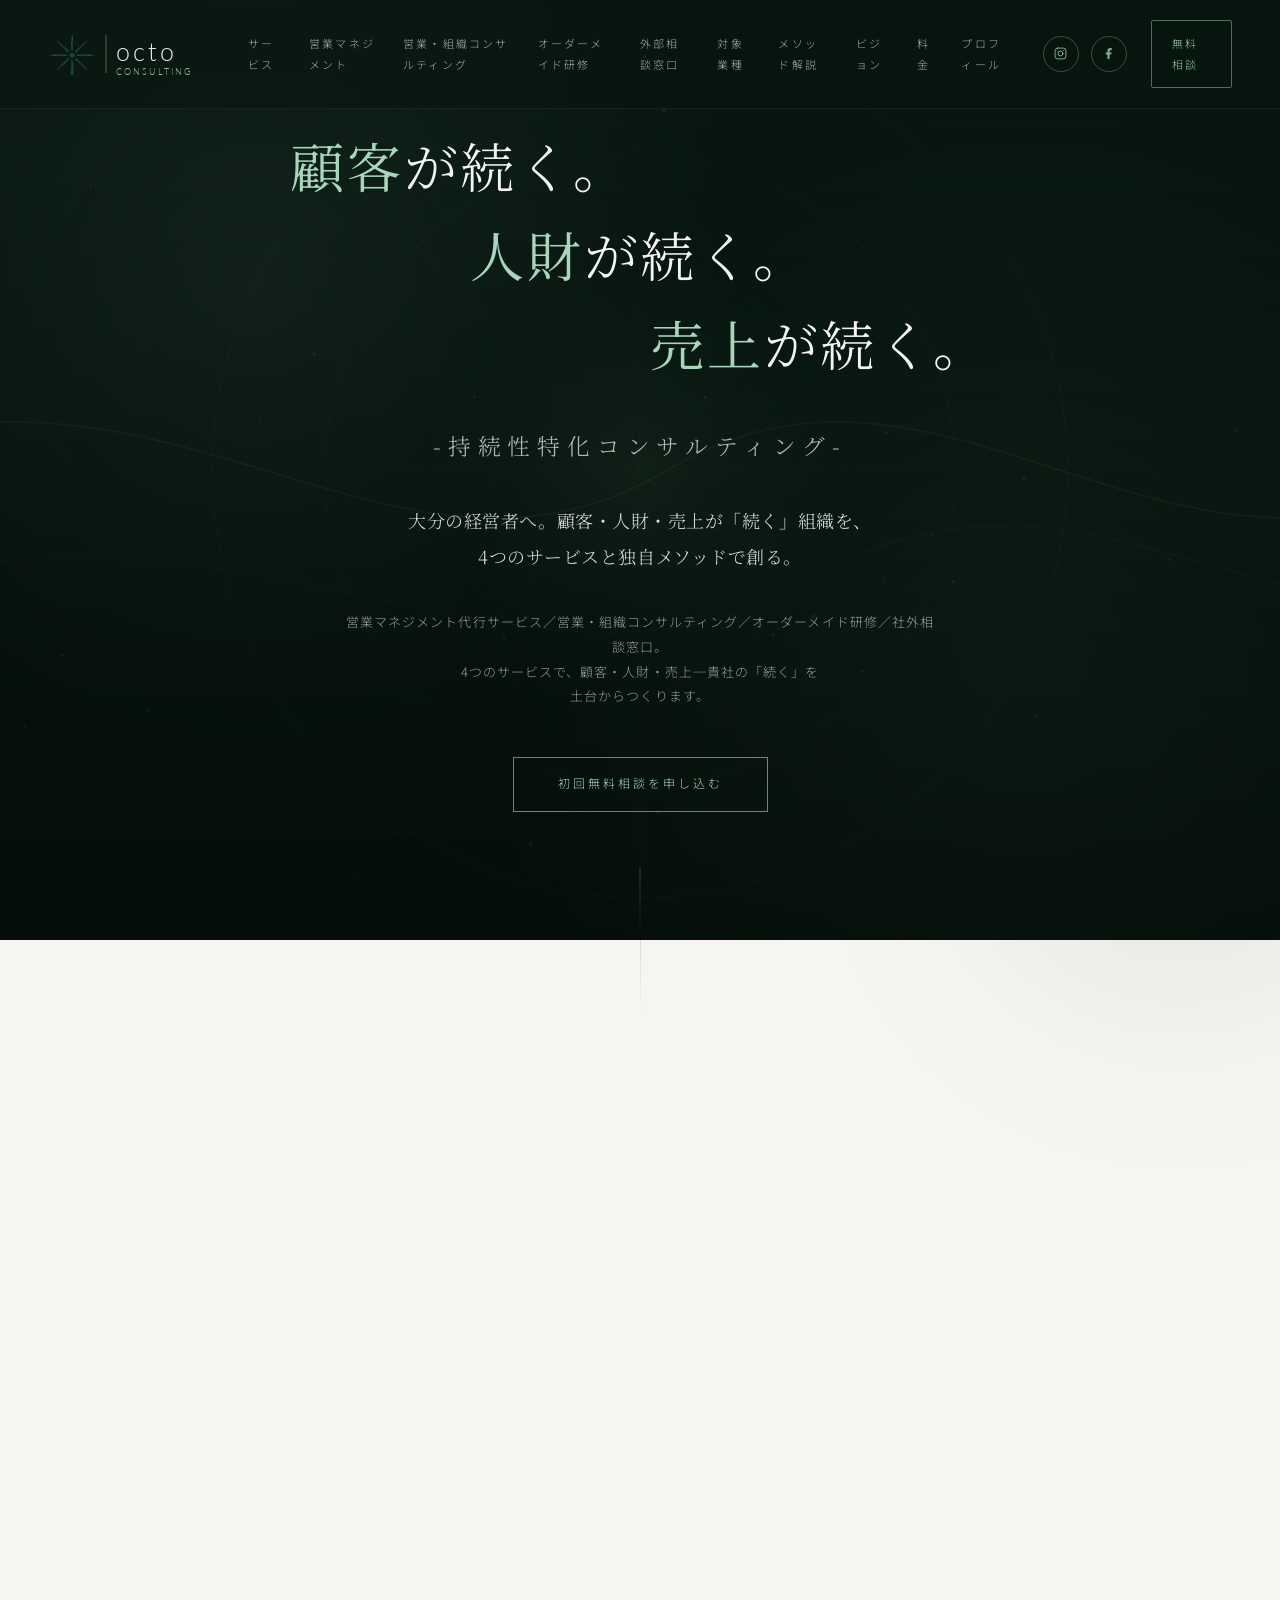
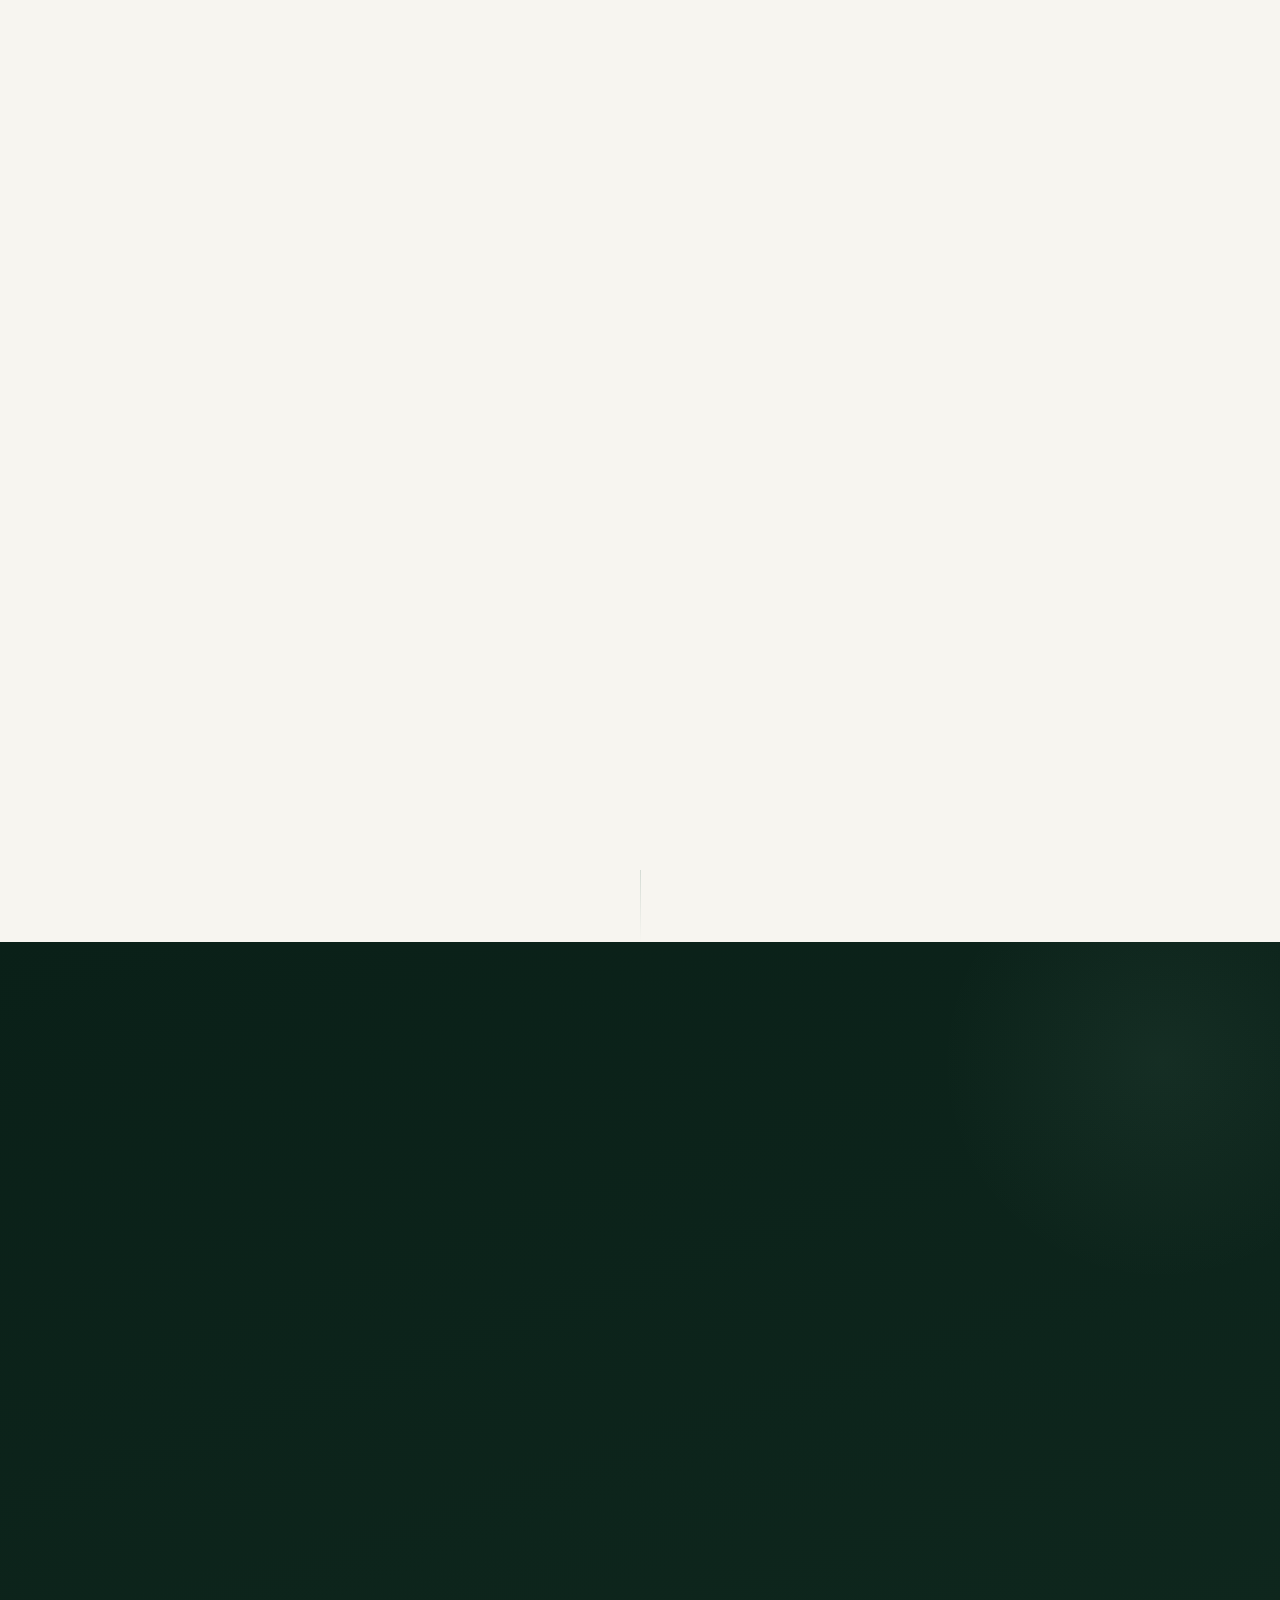
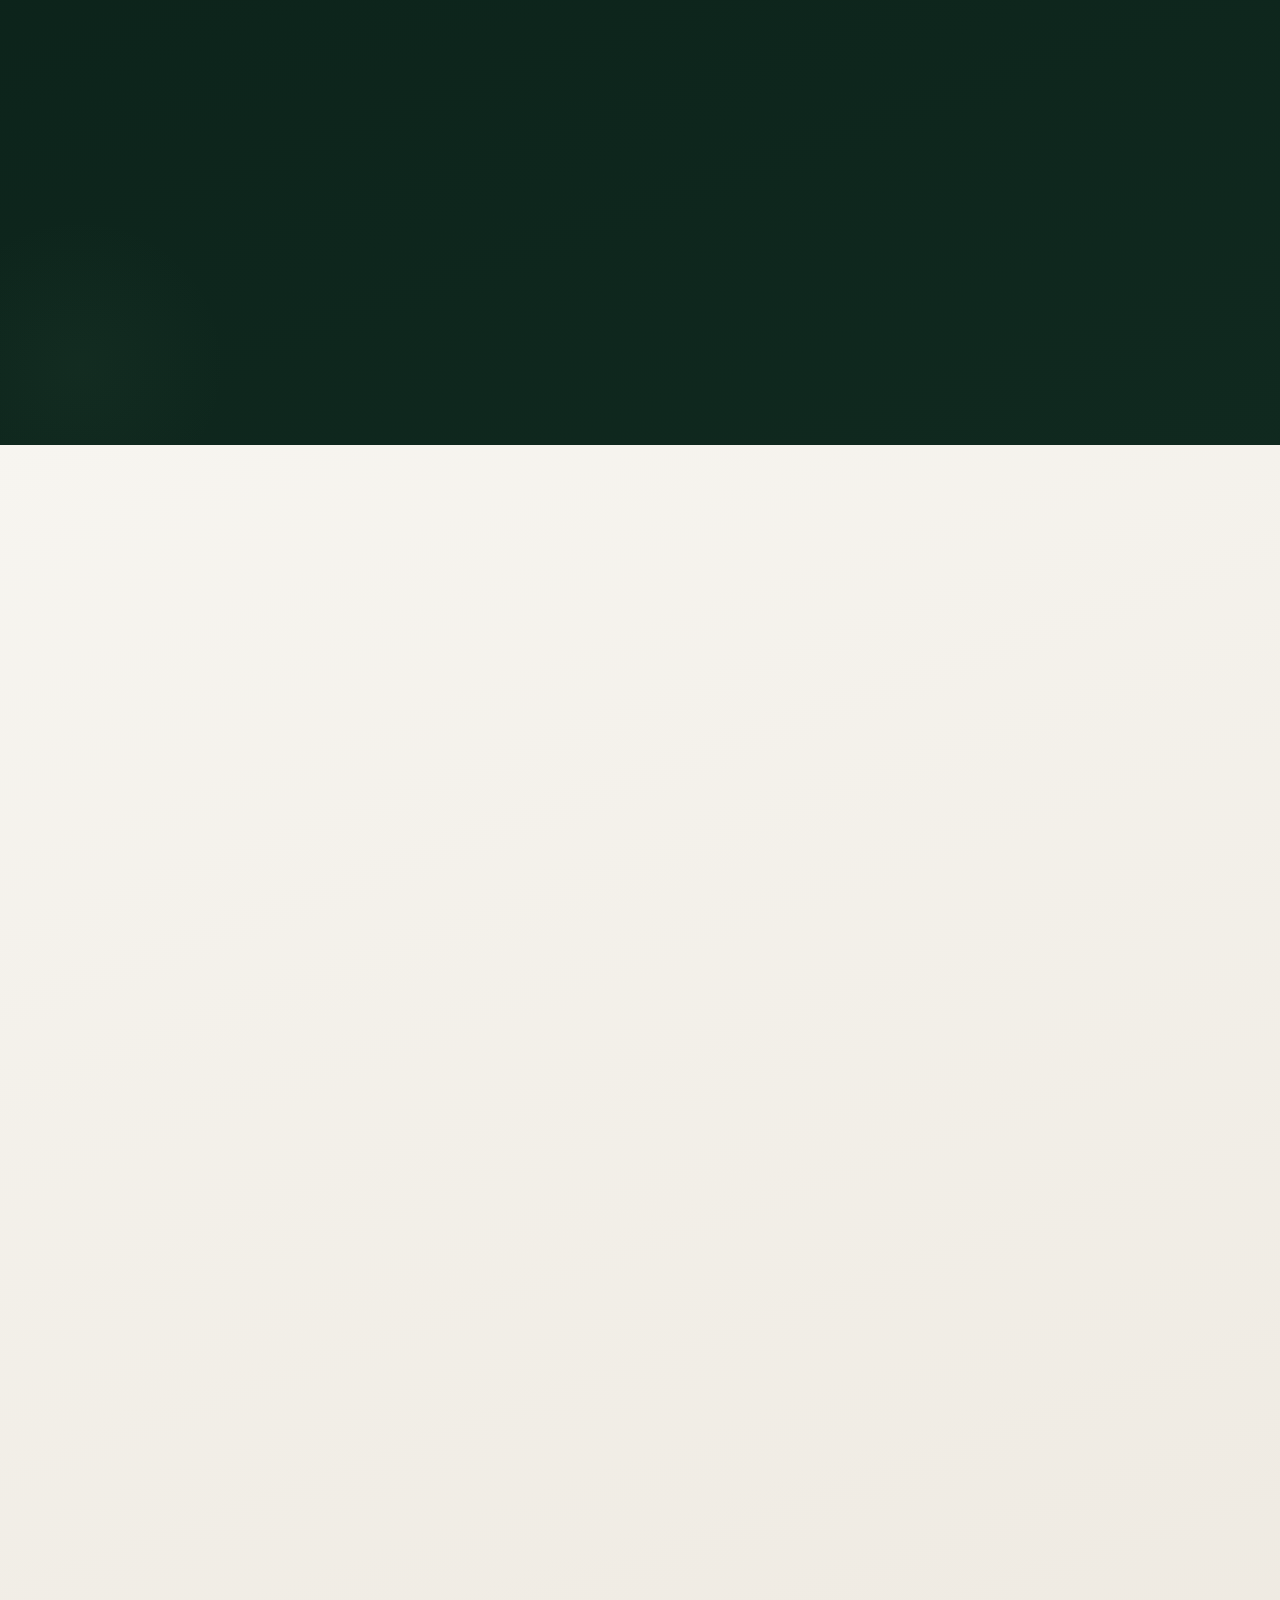
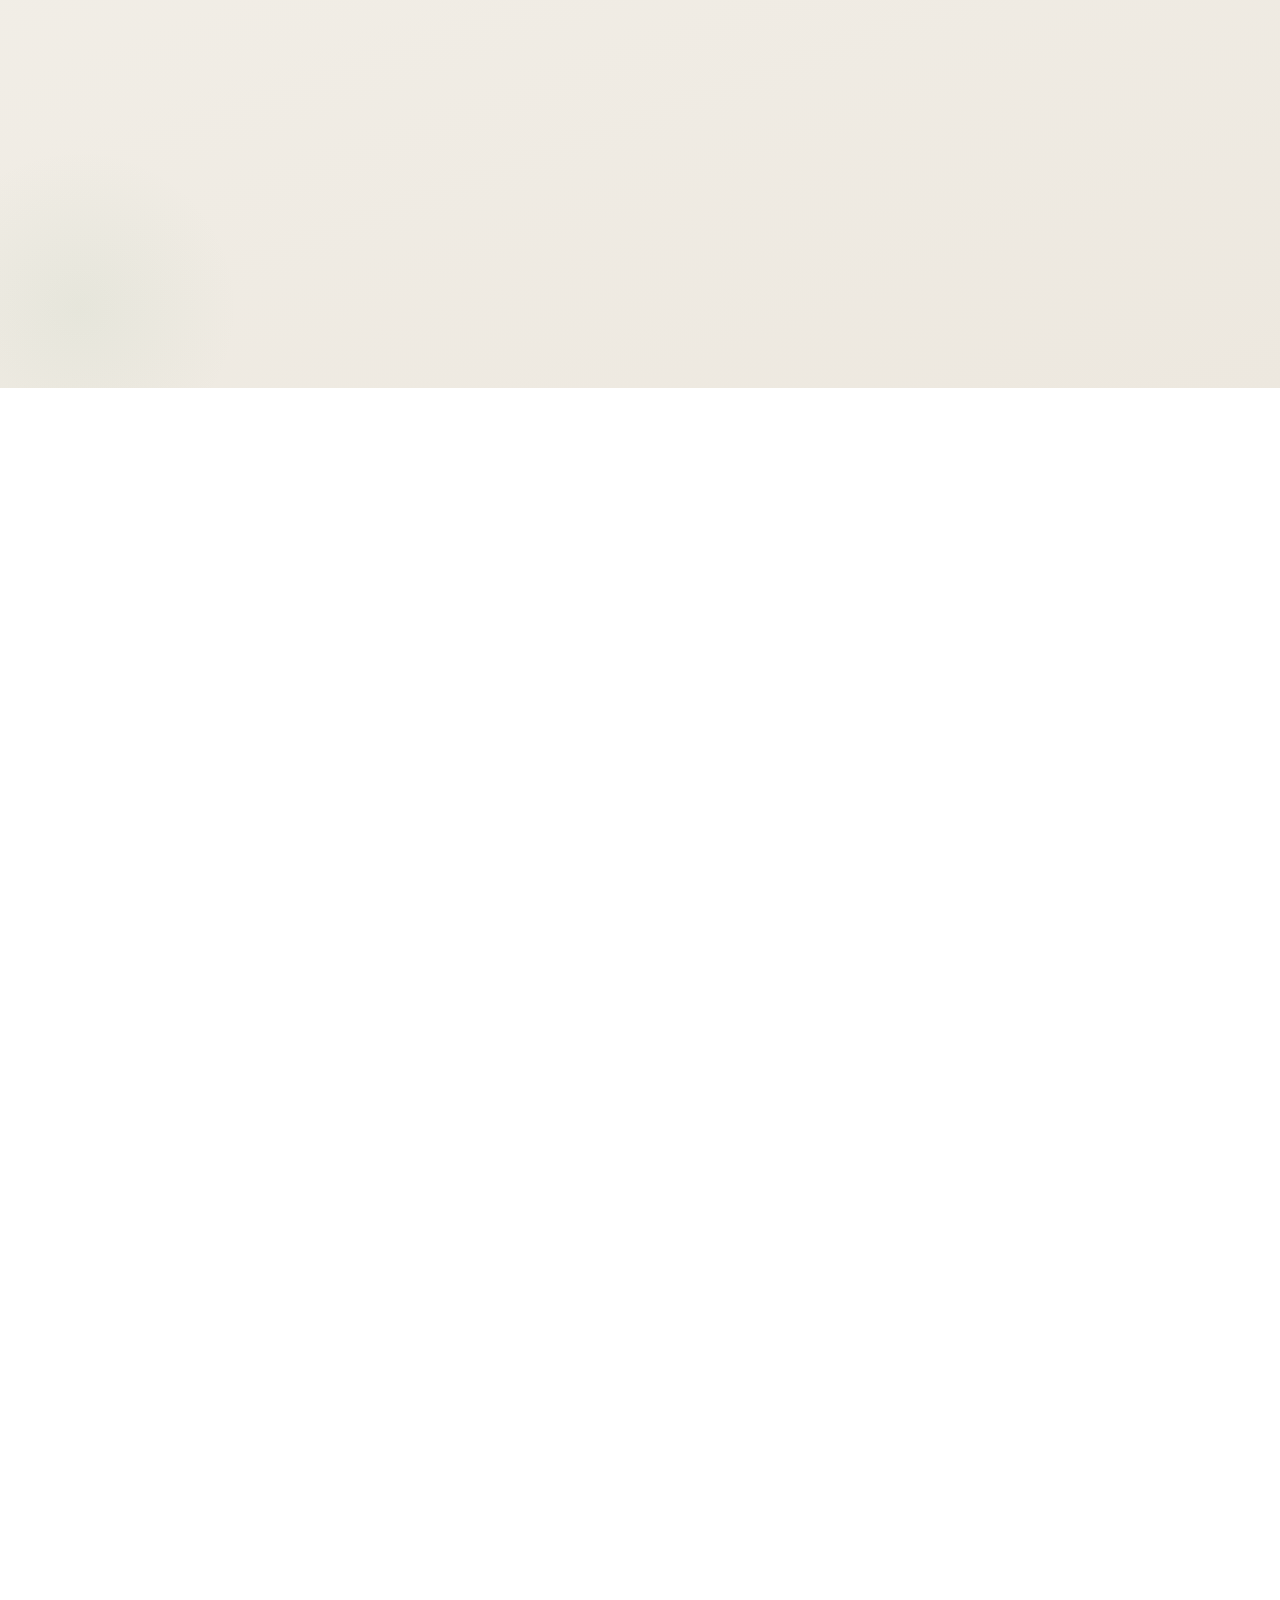
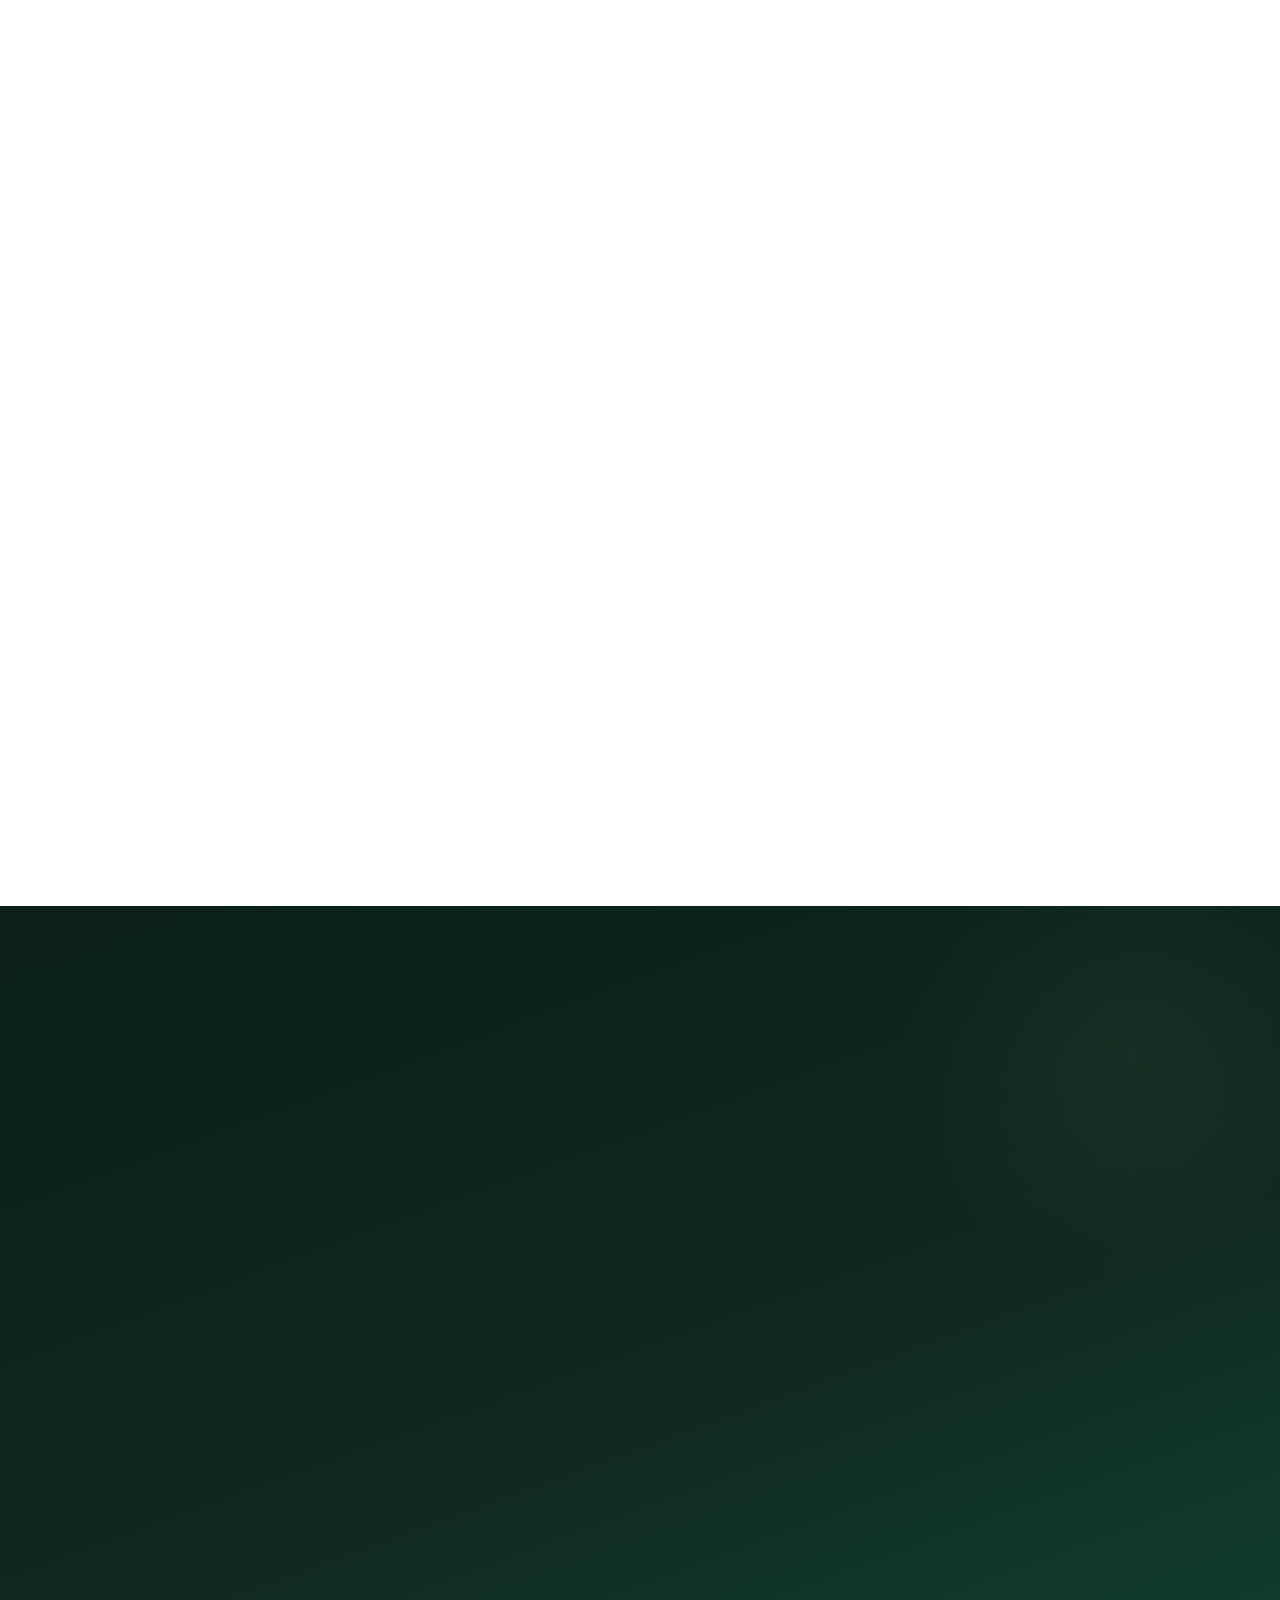
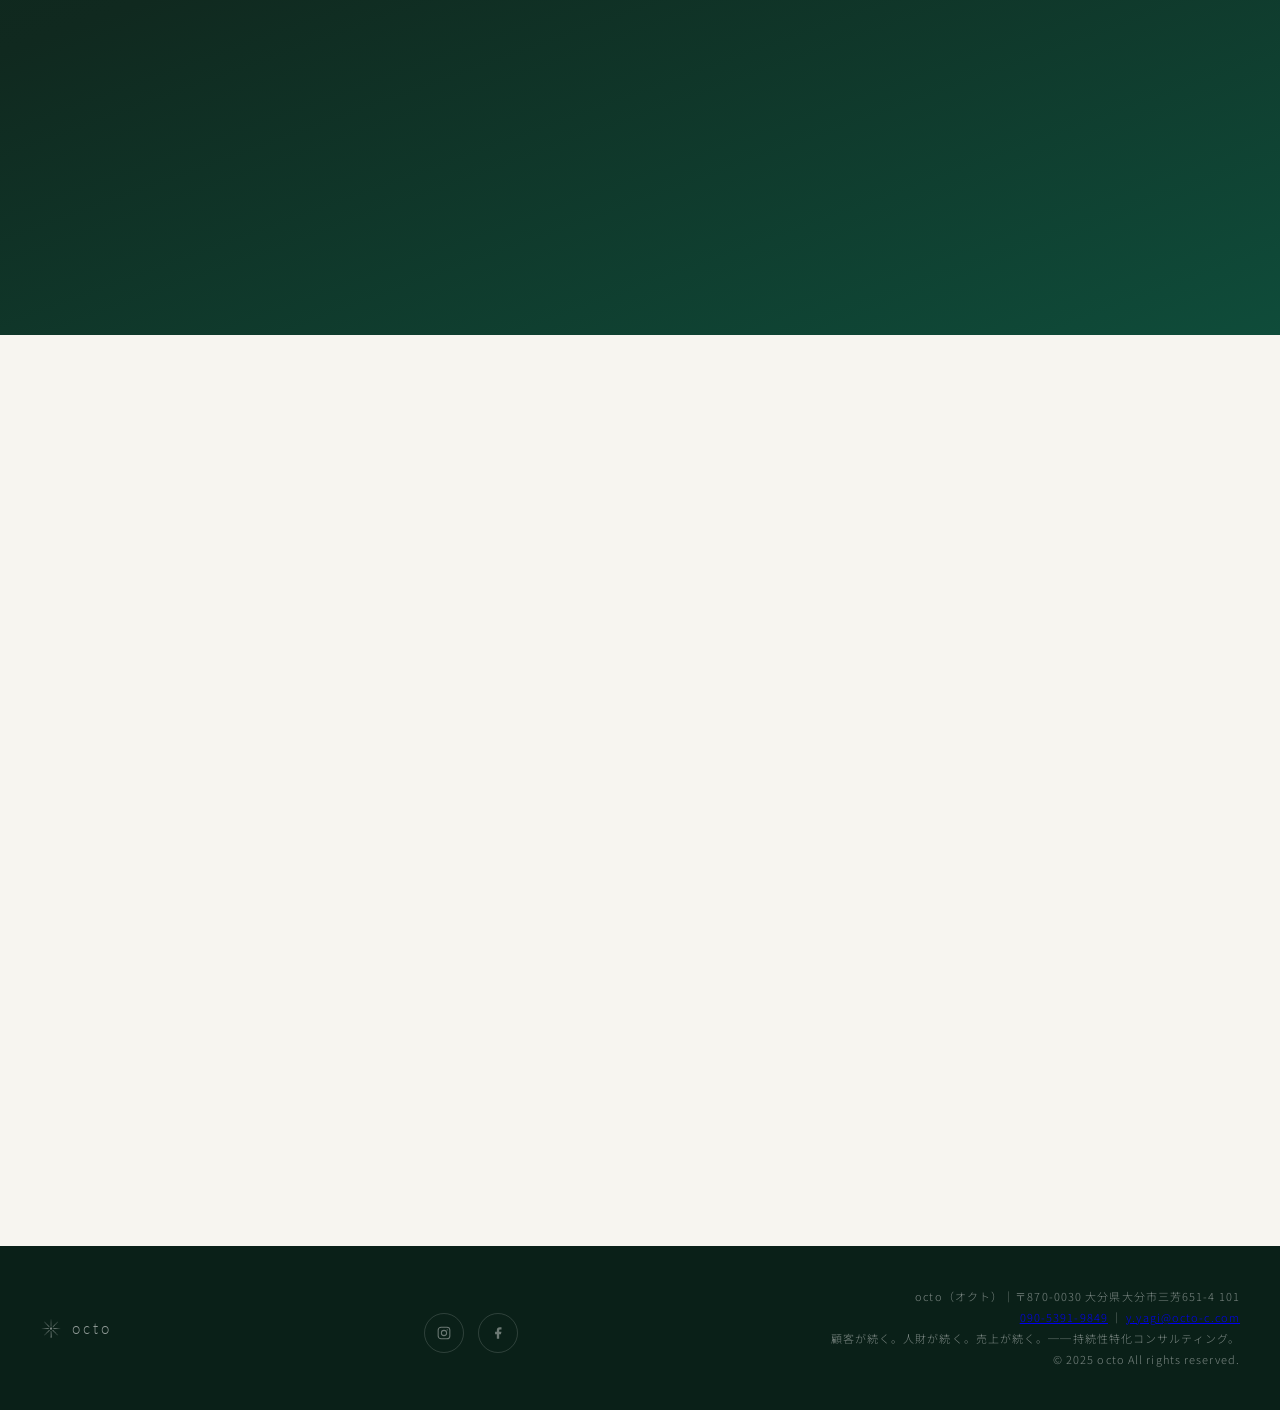
==== commit 5400a19e: "Add files via upload" ====
--- a/index.html
+++ b/index.html
@@ -4,13 +4,13 @@
 <meta charset="UTF-8">
 <meta name="viewport" content="width=device-width, initial-scale=1.0">
 <title>octo（オクト）| 持続性特化コンサルティング【大分】</title>
-<meta name="description" content="大分発の持続性特化コンサルティング「octo」。営業マネジメントサービス／営業・組織コンサルティング／オーダーメイド研修／社外相談窓口の4サービスで、顧客が続く・人財が続く・売上が続く組織づくりを支援します。初回相談無料。">
+<meta name="description" content="大分発の持続性特化コンサルティング「octo」。営業マネジメント代行サービス／営業・組織コンサルティング／オーダーメイド研修／社外相談窓口の4サービスで、顧客が続く・人財が続く・売上が続く組織づくりを支援します。初回相談無料。">
 <meta name="keywords" content="営業コンサルティング,販売コンサルティング,オーダーメイド研修,社外相談窓口,外部相談窓口,ハラスメント相談窓口,離職防止,大分,大分市,営業マニュアル,販売マニュアル,ゼロプレッシャーセールス,ゼロプレッシャーセールスメソッド,売上改善,人材定着,人財育成,人財輩出,心理的安全性,持続性特化コンサルティング,オクト">
 <meta name="author" content="octo 八木雄大">
 <meta name="robots" content="index, follow">
 <link rel="canonical" href="https://octo-c.com/">
 <meta property="og:title" content="octo | 顧客が続く。人財が続く。売上が続く。──持続性特化コンサルティング【大分】">
-<meta property="og:description" content="営業マネジメントサービス／営業・組織コンサルティング／オーダーメイド研修／社外相談窓口。4つのサービスで、貴社の「続く」をつくります。初回相談無料。">
+<meta property="og:description" content="営業マネジメント代行サービス／営業・組織コンサルティング／オーダーメイド研修／社外相談窓口。4つのサービスで、貴社の「続く」をつくります。初回相談無料。">
 <meta property="og:type" content="website">
 <meta property="og:url" content="https://octo-c.com/">
 <meta property="og:locale" content="ja_JP">
@@ -20,9 +20,9 @@
 <meta property="og:image:height" content="630">
 <meta name="twitter:card" content="summary_large_image">
 <meta name="twitter:title" content="octo | 顧客が続く。人財が続く。売上が続く。──持続性特化コンサルティング">
-<meta name="twitter:description" content="営業マネジメントサービス／営業・組織コンサルティング／オーダーメイド研修／社外相談窓口。4つのサービスで、貴社の「続く」をつくります。">
+<meta name="twitter:description" content="営業マネジメント代行サービス／営業・組織コンサルティング／オーダーメイド研修／社外相談窓口。4つのサービスで、貴社の「続く」をつくります。">
 <meta name="twitter:image" content="https://octo-c.com/assets/ogp.png">
-<script type="application/ld+json">{"@context":"https://schema.org","@type":"LocalBusiness","name":"octo","alternateName":"オクト","description":"持続性特化コンサルティング。営業マネジメントサービス／営業・組織コンサルティング／オーダーメイド研修／社外相談窓口の4サービスで、顧客が続く・人財が続く・売上が続く組織づくりを支援。","url":"https://octo-c.com/","telephone":"090-5391-9849","email":"y.yagi@octo-c.com","priceRange":"¥10,000〜","address":{"@type":"PostalAddress","streetAddress":"三芳651-4 101","addressLocality":"大分市","addressRegion":"大分県","postalCode":"870-0030","addressCountry":"JP"},"founder":{"@type":"Person","name":"八木雄大","jobTitle":"営業・組織コンサルタント"},"areaServed":["大分県","日本全国（オンライン対応）"],"serviceType":["営業マネジメントサービス","営業・組織コンサルティング","オーダーメイド研修","社外相談窓口"],"hasOfferCatalog":{"@type":"OfferCatalog","name":"octoのサービス","itemListElement":[{"@type":"Offer","itemOffered":{"@type":"Service","name":"営業マネジメントサービス","url":"https://octo-c.com/service-director.html"},"priceSpecification":{"@type":"PriceSpecification","price":"270000","priceCurrency":"JPY"}},{"@type":"Offer","itemOffered":{"@type":"Service","name":"営業・組織コンサルティング","url":"https://octo-c.com/service-sales.html"},"priceSpecification":{"@type":"PriceSpecification","minPrice":"50000","priceCurrency":"JPY"}},{"@type":"Offer","itemOffered":{"@type":"Service","name":"オーダーメイド研修","url":"https://octo-c.com/service-training.html"},"priceSpecification":{"@type":"PriceSpecification","minPrice":"80000","priceCurrency":"JPY"}},{"@type":"Offer","itemOffered":{"@type":"Service","name":"外部相談窓口「やぎさんの相談部屋」","url":"https://octo-c.com/service-helpline.html"},"priceSpecification":{"@type":"PriceSpecification","minPrice":"10000","priceCurrency":"JPY"}}]}}</script>
+<script type="application/ld+json">{"@context":"https://schema.org","@type":"LocalBusiness","name":"octo","alternateName":"オクト","description":"持続性特化コンサルティング。営業マネジメント代行サービス／営業・組織コンサルティング／オーダーメイド研修／社外相談窓口の4サービスで、顧客が続く・人財が続く・売上が続く組織づくりを支援。","url":"https://octo-c.com/","telephone":"090-5391-9849","email":"y.yagi@octo-c.com","priceRange":"¥10,000〜","address":{"@type":"PostalAddress","streetAddress":"三芳651-4 101","addressLocality":"大分市","addressRegion":"大分県","postalCode":"870-0030","addressCountry":"JP"},"founder":{"@type":"Person","name":"八木雄大","jobTitle":"営業・組織コンサルタント"},"areaServed":["大分県","日本全国（オンライン対応）"],"serviceType":["営業マネジメント代行サービス","営業・組織コンサルティング","オーダーメイド研修","社外相談窓口"],"hasOfferCatalog":{"@type":"OfferCatalog","name":"octoのサービス","itemListElement":[{"@type":"Offer","itemOffered":{"@type":"Service","name":"営業マネジメント代行サービス","url":"https://octo-c.com/service-director.html"},"priceSpecification":{"@type":"PriceSpecification","price":"270000","priceCurrency":"JPY"}},{"@type":"Offer","itemOffered":{"@type":"Service","name":"営業・組織コンサルティング","url":"https://octo-c.com/service-sales.html"},"priceSpecification":{"@type":"PriceSpecification","minPrice":"50000","priceCurrency":"JPY"}},{"@type":"Offer","itemOffered":{"@type":"Service","name":"オーダーメイド研修","url":"https://octo-c.com/service-training.html"},"priceSpecification":{"@type":"PriceSpecification","minPrice":"80000","priceCurrency":"JPY"}},{"@type":"Offer","itemOffered":{"@type":"Service","name":"外部相談窓口「やぎさんの相談部屋」","url":"https://octo-c.com/service-helpline.html"},"priceSpecification":{"@type":"PriceSpecification","minPrice":"10000","priceCurrency":"JPY"}}]}}</script>
 <link href="https://fonts.googleapis.com/css2?family=Cormorant+Garamond:ital,wght@0,300;0,400;0,500;1,300;1,400&family=Lato:wght@300;400&family=Noto+Sans+JP:wght@300;400;500&family=Noto+Serif+JP:wght@300;400;500&family=Zen+Old+Mincho:wght@400;500&display=swap" rel="stylesheet">
 <link rel="stylesheet" href="assets/style.css">
 </head>
@@ -109,7 +109,7 @@
     </h1>
     <p class="hero-copy-line">大分の経営者へ。顧客・人財・売上が「続く」組織を、<br>4つのサービスと独自メソッドで創る。</p>
     <p class="hero-sub">
-      営業マネジメントサービス／営業・組織コンサルティング／オーダーメイド研修／社外相談窓口。<br>
+      営業マネジメント代行サービス／営業・組織コンサルティング／オーダーメイド研修／社外相談窓口。<br>
       4つのサービスで、顧客・人財・売上─貴社の「続く」を<br>
       土台からつくります。
     </p>
@@ -132,7 +132,7 @@
         <span class="recruit-badge only-open">現在募集中（同時1社限定）</span>
         <span class="recruit-badge only-closed">現在募集を休止中（同時1社限定）</span>
       </span>
-      <h3 class="svc-title">営業マネジメント<br>サービス</h3>
+      <h3 class="svc-title">営業マネジメント<br>代行サービス</h3>
       <p class="svc-catch">営業現場に、結果にコミットするマネージャーを。</p>
       <p class="svc-desc">週2日程度、御社専属で入り込む非常勤の営業部長。商談同席から指示出しまで実務に踏み込み、実績づくりから伴走します。</p>
       <p class="svc-price">
@@ -555,7 +555,7 @@
   <h2 class="cta-title">まずは、お気軽に貴社の現状を<br>聞かせてください。</h2>
   <p class="cta-sub">初回相談（60分）は無料です。個人・法人どちらも対応しています。<br>
     オンライン・ご訪問どちらでも承ります。忖度のない正直コンサルティングで、<br>
-    貴社に本当に必要なことをお伝えします。<br>営業マネジメントサービス／営業・組織コンサルティング／オーダーメイド研修／社外相談窓口の4サービスで、<br>顧客が続く。人財が続く。売上が続く。──持続性特化コンサルティングです。</p>
+    貴社に本当に必要なことをお伝えします。<br>営業マネジメント代行サービス／営業・組織コンサルティング／オーダーメイド研修／社外相談窓口の4サービスで、<br>顧客が続く。人財が続く。売上が続く。──持続性特化コンサルティングです。</p>
 
   <!--
     以下はFormSubmit（https://formsubmit.co/）を利用した、サーバー不要のお問い合わせフォームです。
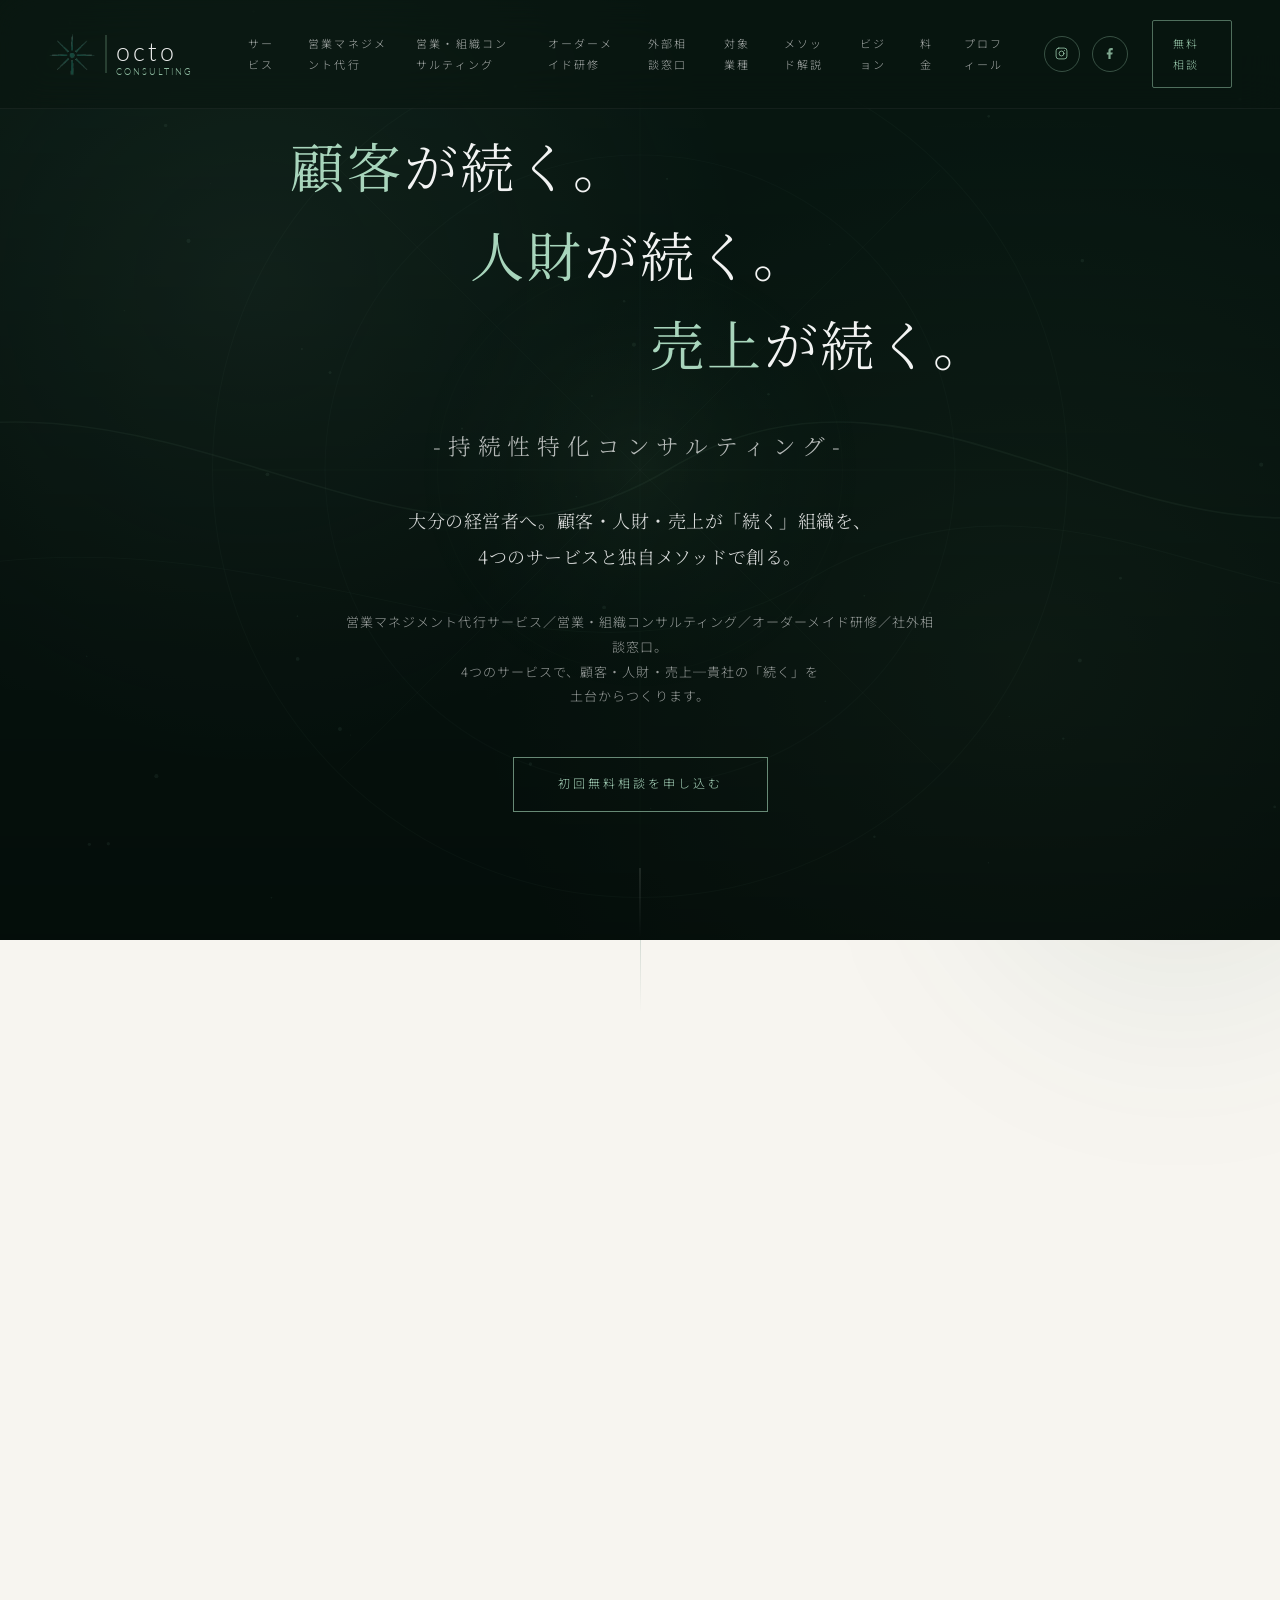
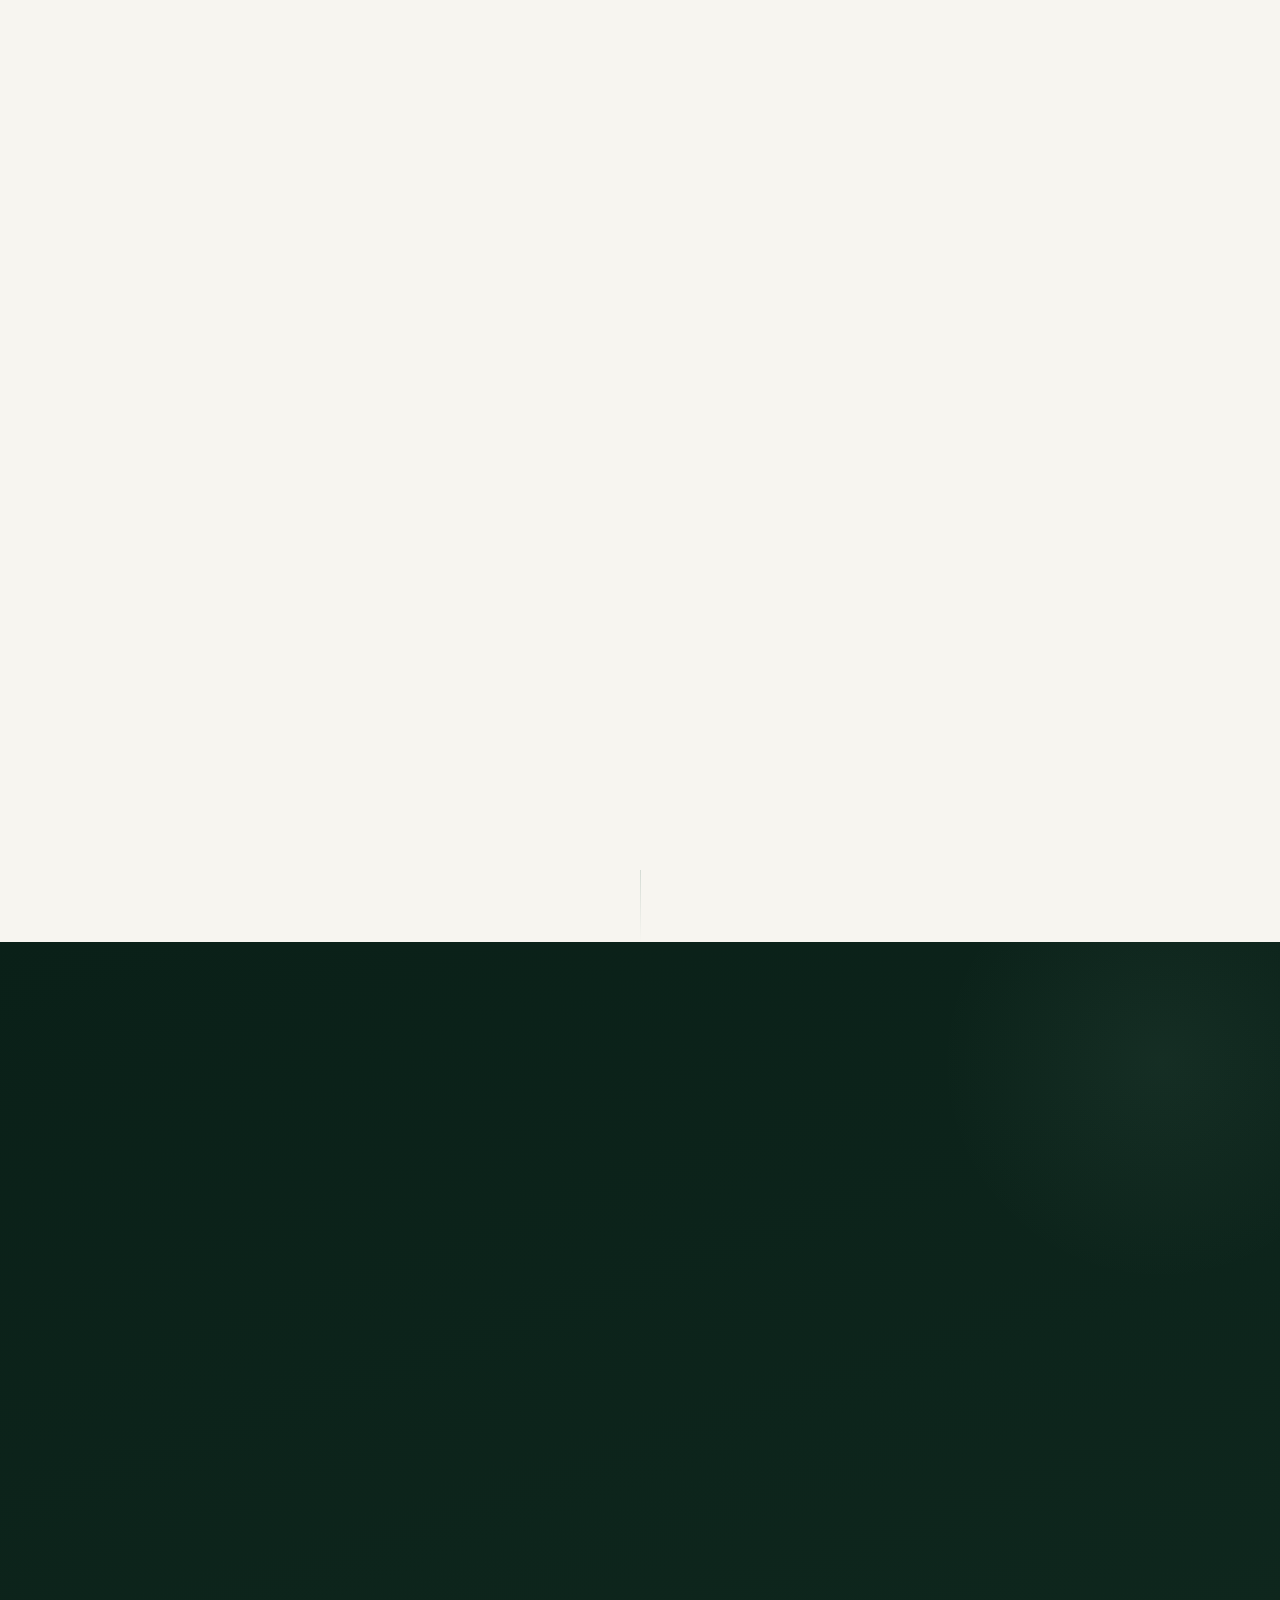
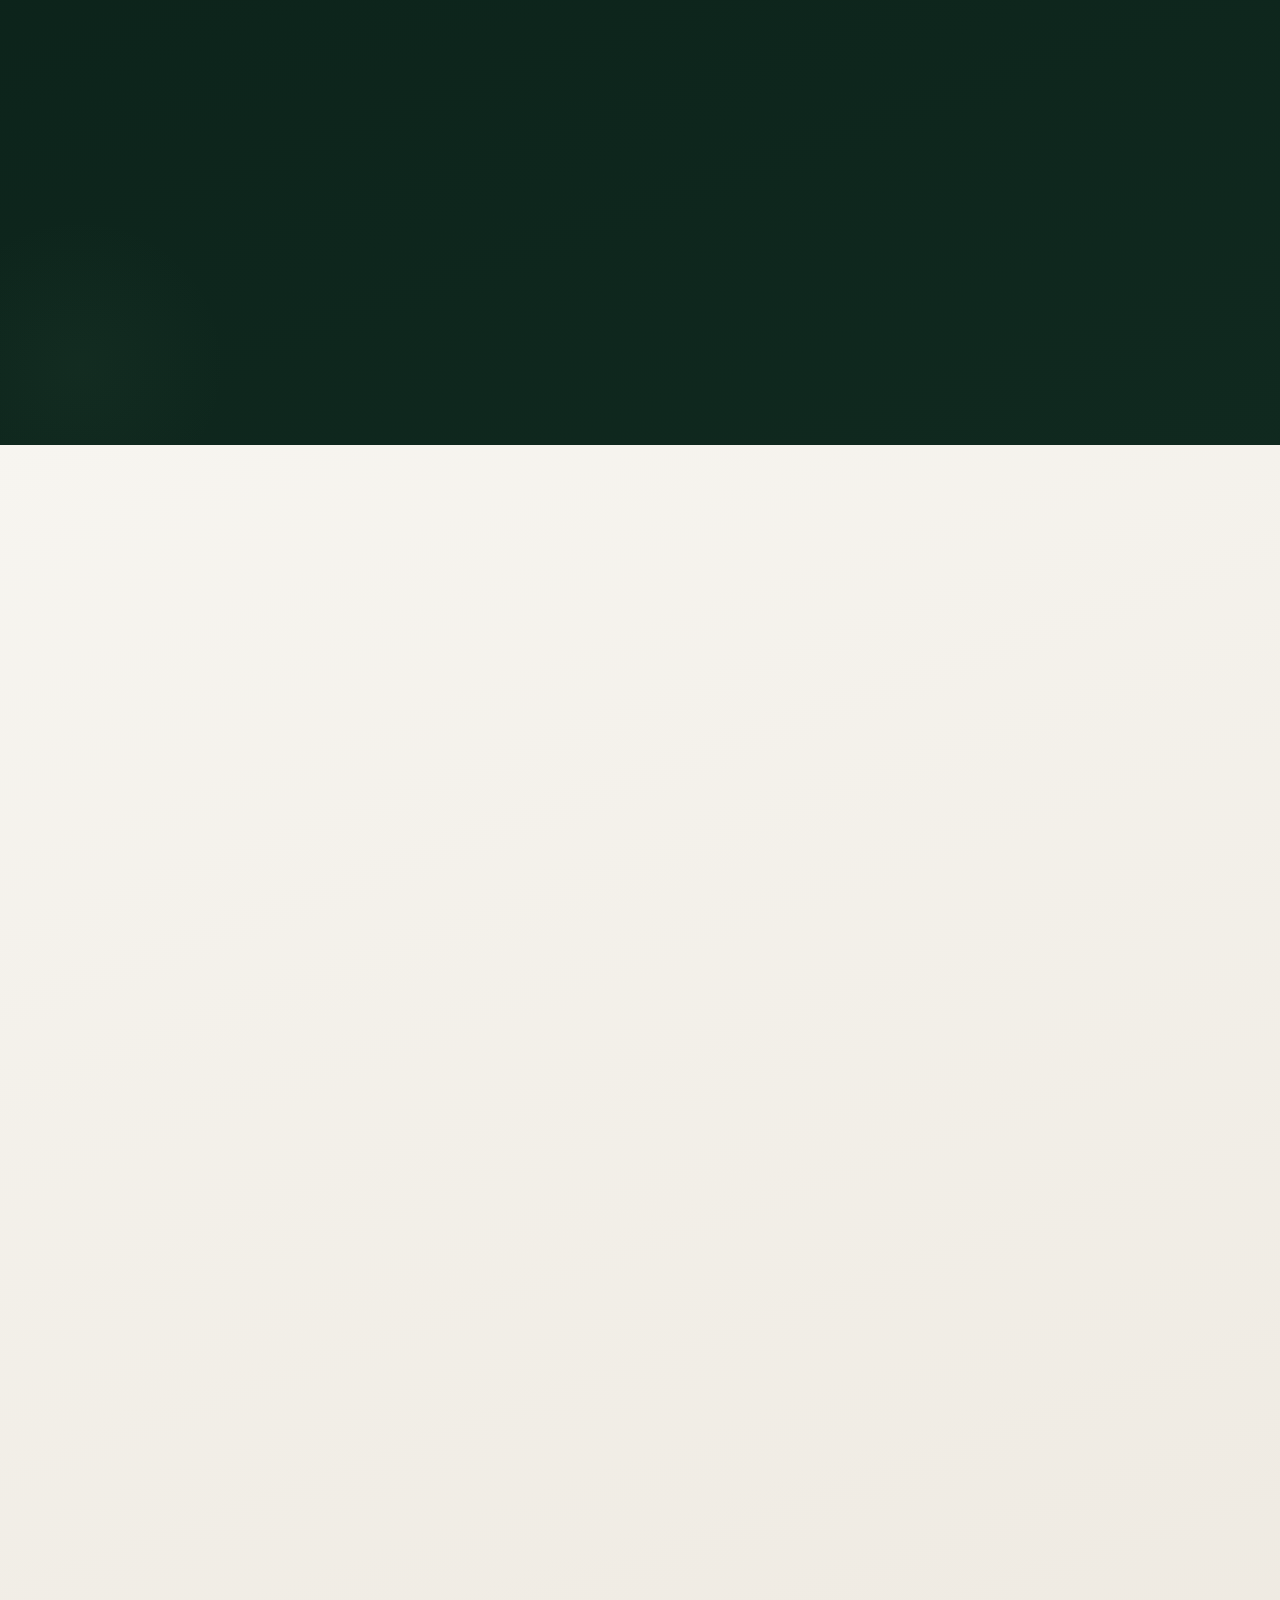
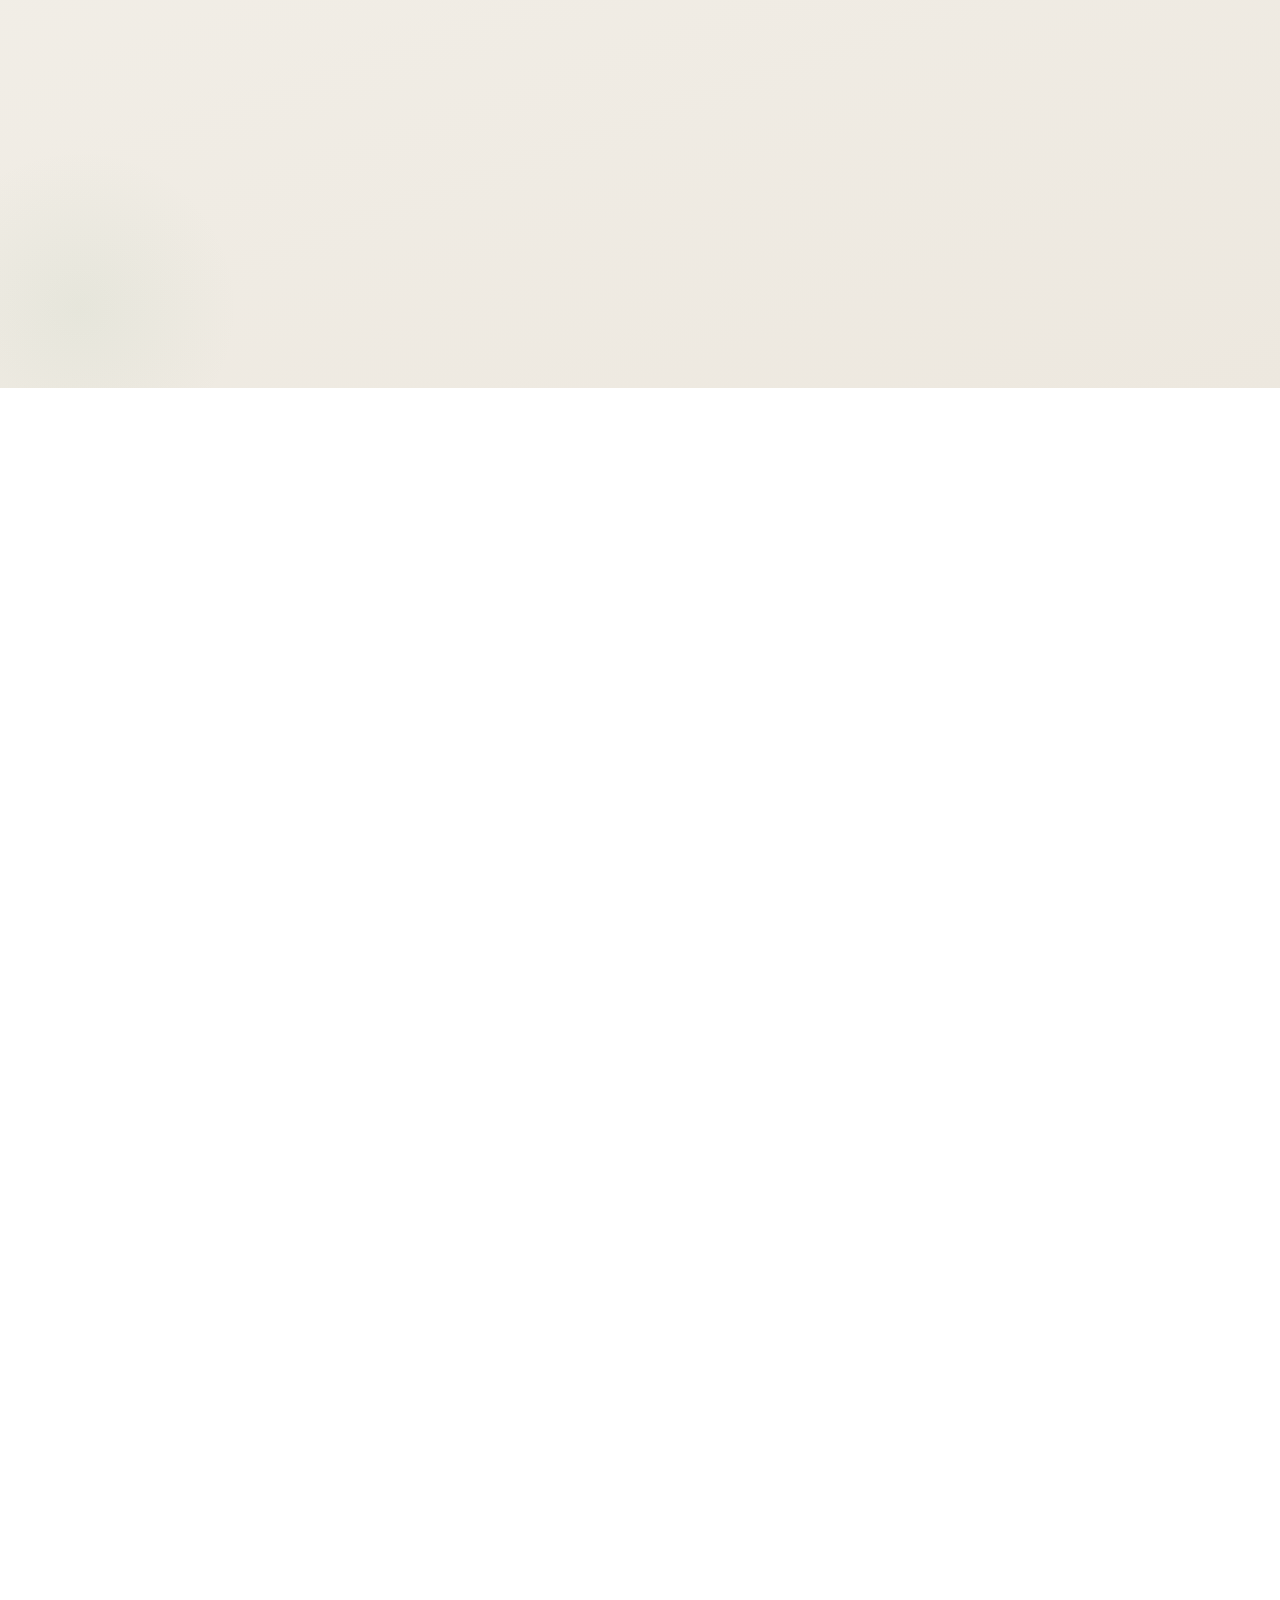
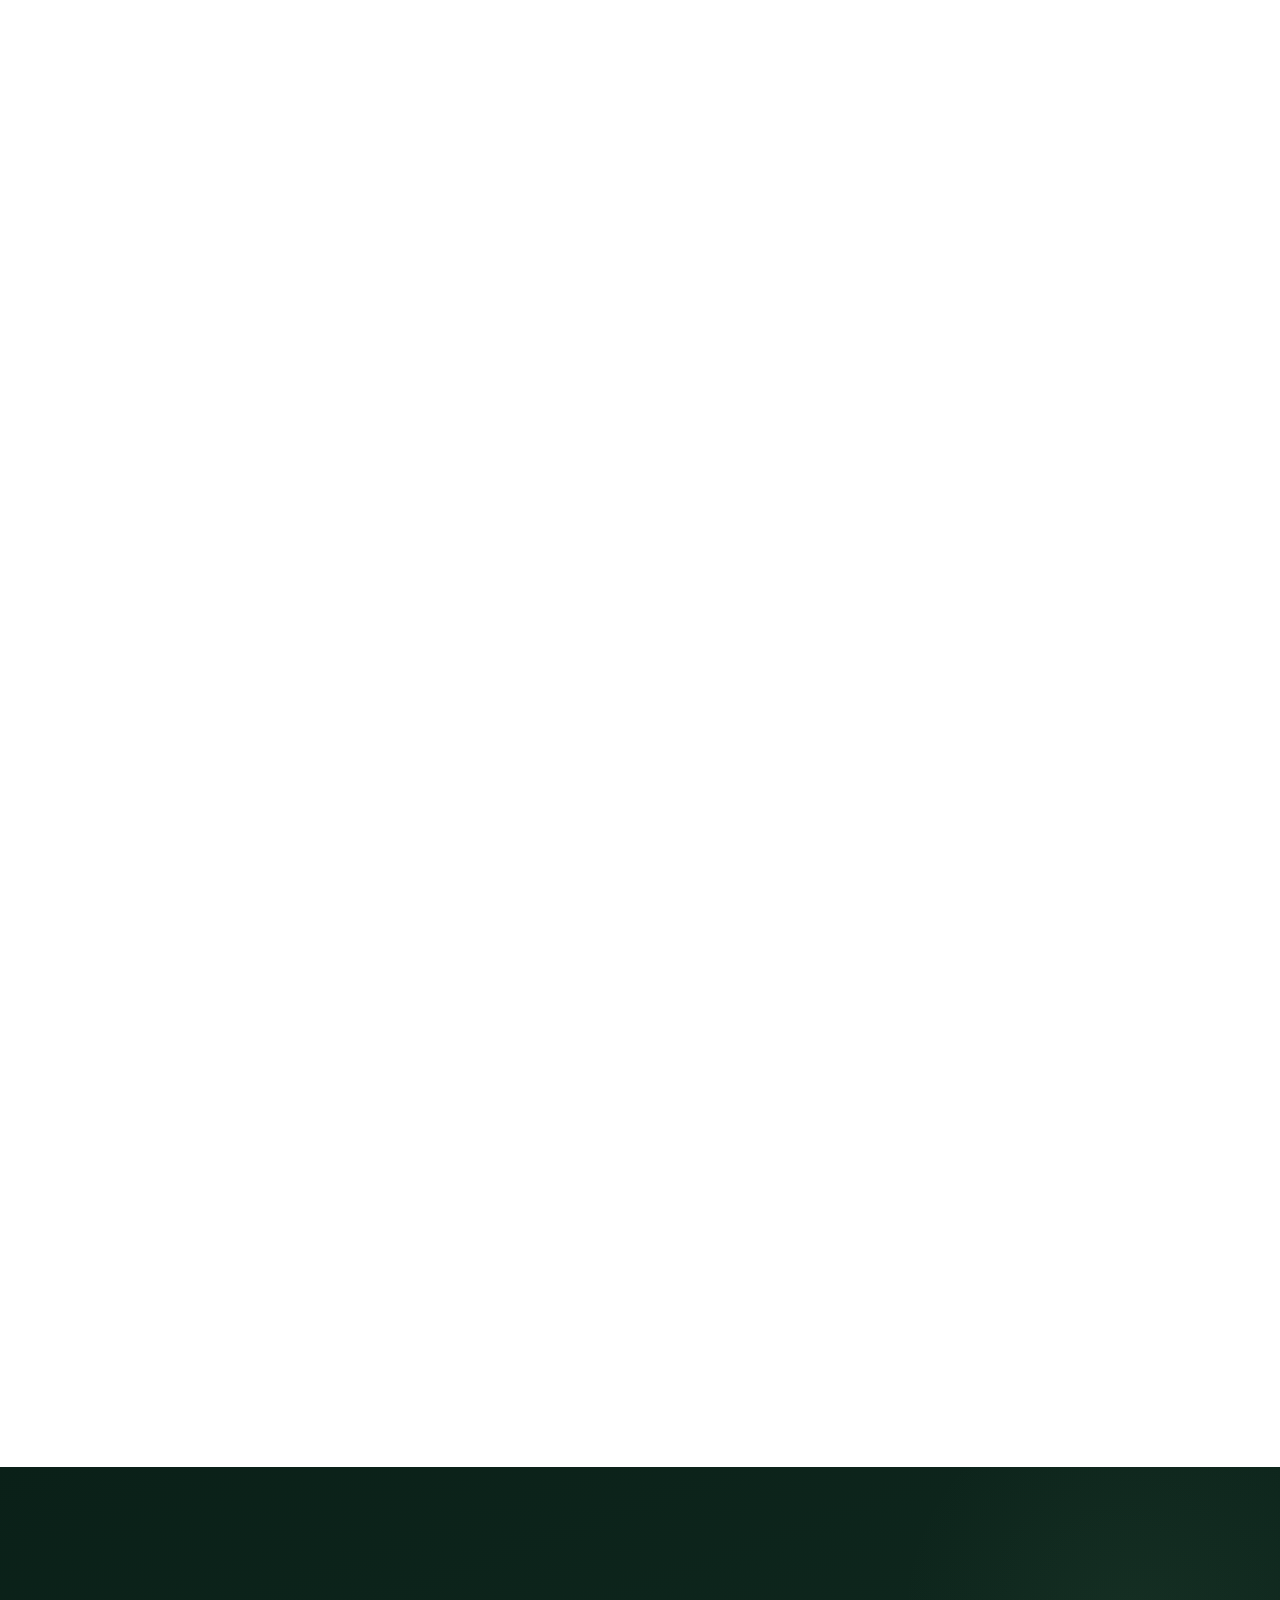
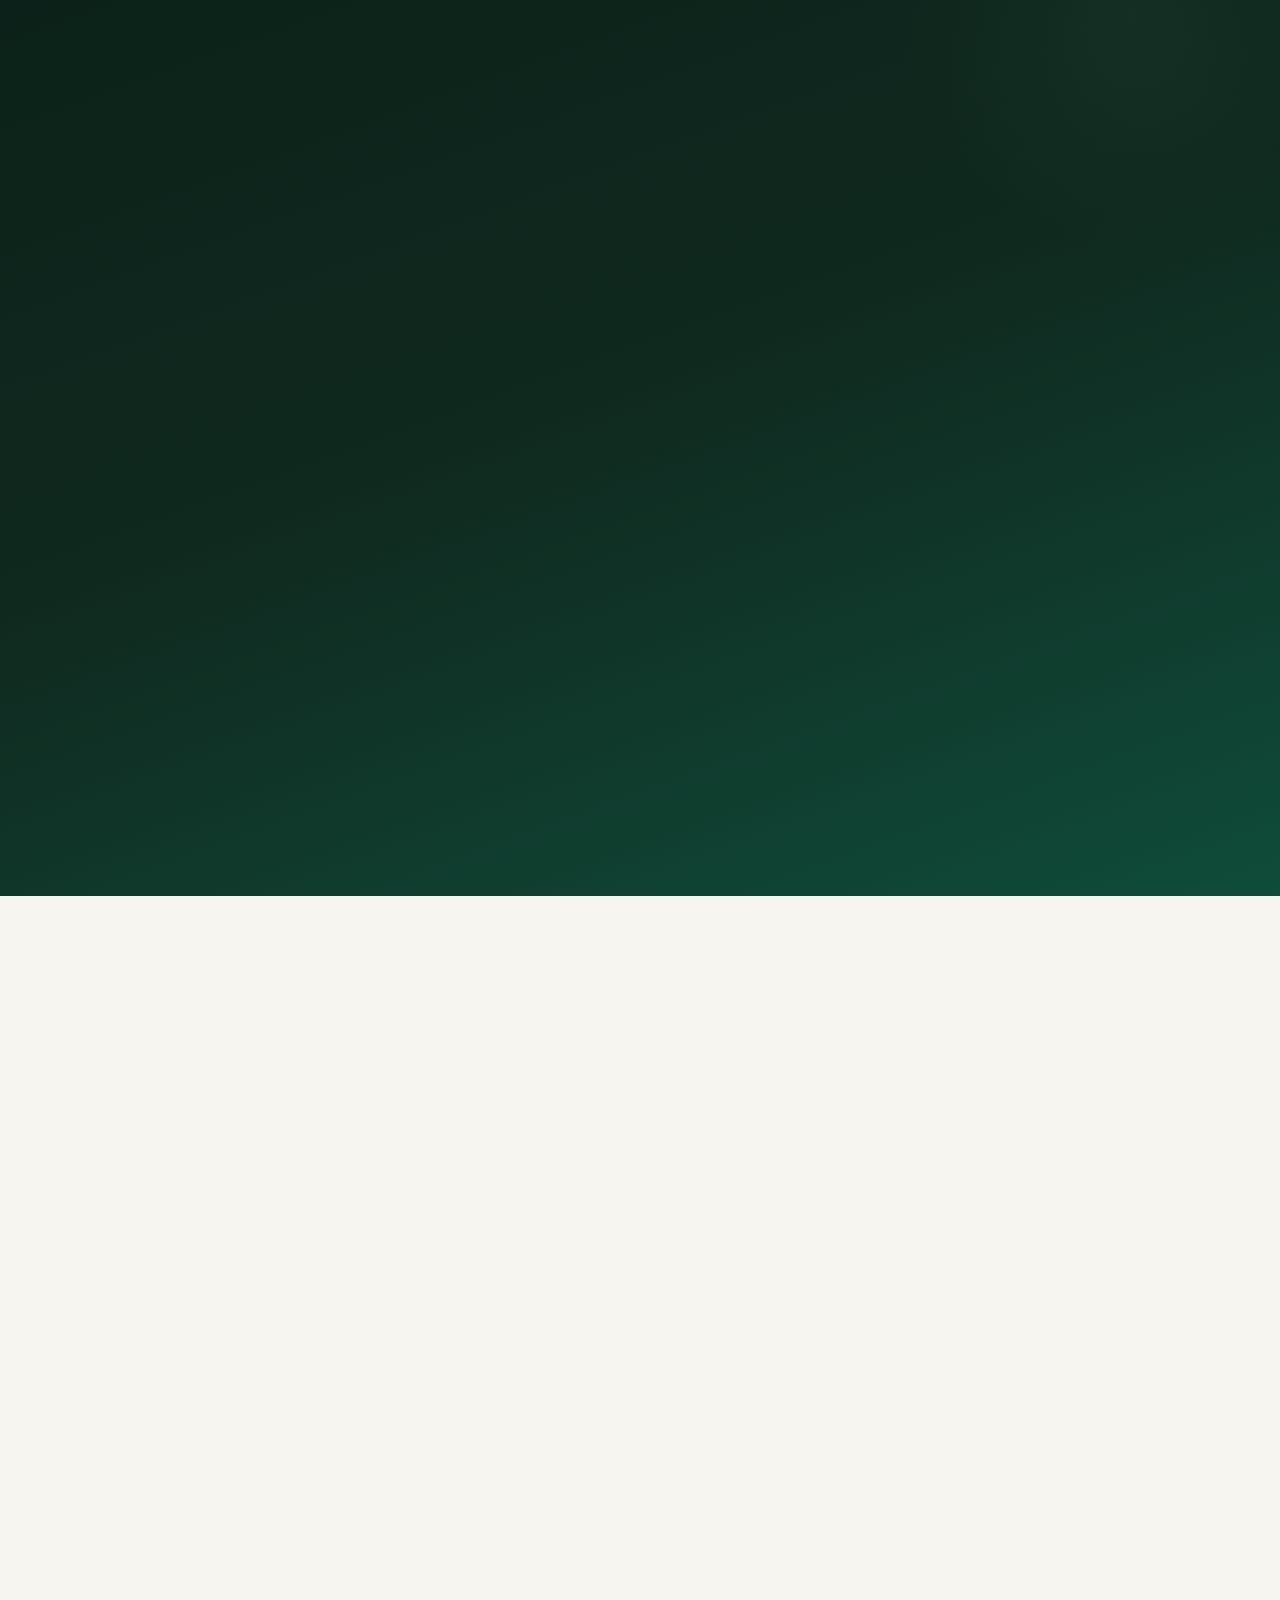
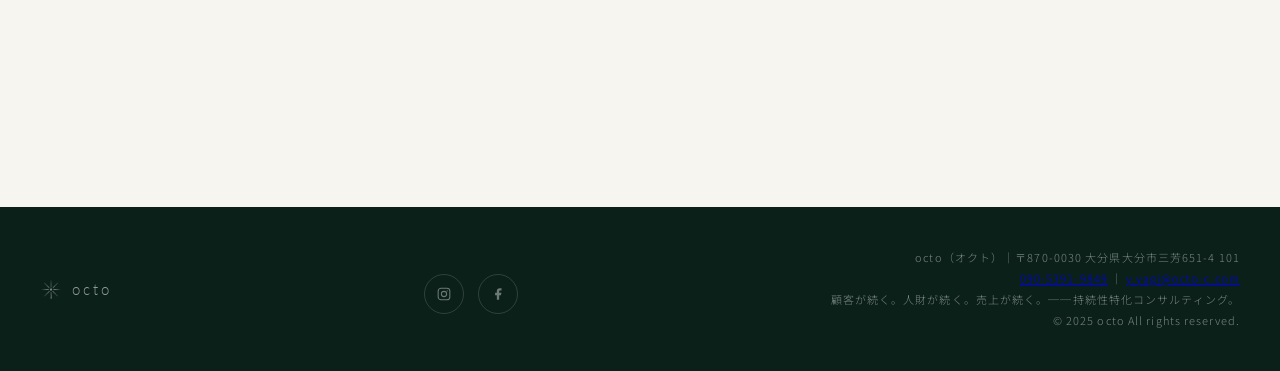
==== commit 357af993: "Add files via upload" ====
--- a/index.html
+++ b/index.html
@@ -50,7 +50,7 @@
   <div class="nav-right">
     <div class="nav-links" id="navLinks">
       <a href="index.html#services" class="nav-link">サービス</a>
-      <a href="service-director.html" class="nav-link">営業マネジメント</a>
+      <a href="service-director.html" class="nav-link">営業マネジメント代行</a>
       <a href="service-sales.html" class="nav-link">営業・組織コンサルティング</a>
   <a href="service-training.html" class="nav-link">オーダーメイド研修</a>
       <a href="service-helpline.html" class="nav-link">外部相談窓口</a>
@@ -399,7 +399,35 @@
   </p>
   <p style="font-size:12px;color:var(--tlight);text-align:center;margin-bottom:44px;letter-spacing:0.08em;line-height:1.9">オンライン・ご訪問どちらにも対応。料金はすべて税別表示です。</p>
 
-  <p class="price-cat">01｜営業・組織コンサルティング（法人・中小企業向け）</p>
+  <p class="price-cat">01｜営業マネジメント代行サービス（同時1社限定）</p>
+  <p style="text-align:center;margin-bottom:20px"><span class="free-badge" style="background:rgba(15,76,58,0.1)">モニター価格（実績づくり期間の特別価格）</span></p>
+  <div class="price-grid" style="max-width:760px;margin:0 auto 56px">
+    <div class="price-card featured">
+      <p class="price-badge">固定報酬月額（モニター価格）</p>
+      <p class="price-name">月額</p>
+      <p class="price-amount">¥270,000</p>
+      <p class="price-unit">/ 月（税別）</p>
+      <ul class="price-features">
+        <li>週2日程度の専属稼働</li>
+        <li>商談同席・提案書レビュー</li>
+        <li>営業チームへの指示出し</li>
+        <li>オンライン・訪問どちらも対応</li>
+      </ul>
+    </div>
+    <div class="price-card featured">
+      <p class="price-badge">成果報酬</p>
+      <p class="price-name">目標達成時</p>
+      <p class="price-amount">固定報酬月額の2ヶ月分</p>
+      <p class="price-unit">初回相談時に設定した目標を達成した場合</p>
+      <ul class="price-features">
+        <li>目標は初回相談で個別に設定</li>
+        <li>商材・業種に応じて柔軟に設計</li>
+      </ul>
+    </div>
+  </div>
+  <p style="font-size:12px;color:var(--tlight);text-align:center;margin-bottom:56px;line-height:1.9">最低契約期間は6ヶ月・同時1社限定です。詳細は <a href="service-director.html" style="color:var(--gd);text-decoration:underline">営業マネジメント代行サービス</a> のページをご覧ください。</p>
+
+  <p class="price-cat">02｜営業・組織コンサルティング（法人・中小企業向け）</p>
   <div class="price-grid" style="max-width:960px;margin:0 auto 56px">
     <div class="price-card">
       <p class="price-badge">ENTRY</p>
@@ -441,7 +469,7 @@
     </div>
   </div>
 
-  <p class="price-cat">02｜オーダーメイド研修</p>
+  <p class="price-cat">03｜オーダーメイド研修</p>
   <div class="price-grid" style="max-width:960px;margin:0 auto 56px">
     <div class="price-card">
       <p class="price-badge">SESSION</p>
@@ -487,7 +515,7 @@
   </div>
   <p style="font-size:12px;color:var(--tlight);text-align:center;margin-bottom:56px;line-height:1.9">テーマ例：新入社員研修／リーダー・管理職研修／コーチング研修／ハラスメント防止研修／心理的安全性研修／コミュニケーション研修／営業・販売スキル研修／チームビルディング研修 …and more</p>
 
-  <p class="price-cat">03｜外部相談窓口「やぎさんの相談部屋」（企業向け）</p>
+  <p class="price-cat">04｜外部相談窓口「やぎさんの相談部屋」（企業向け）</p>
   <div class="price-grid" style="max-width:960px;margin:0 auto 40px">
     <div class="price-card">
       <p class="price-badge">SMALL</p>
--- a/assets/style.css
+++ b/assets/style.css
@@ -874,13 +874,3 @@
   }
 }
 
-
-/* Service page visual illustrations */
-.service-visual-header{max-width:1120px;margin:0 auto;padding:74px 40px 88px;display:grid;grid-template-columns:minmax(280px,0.82fr) minmax(480px,1.18fr);gap:56px;align-items:center;background:linear-gradient(180deg,#faf9f5 0%,#f3f0e8 100%)}
-.service-visual-copy{padding-left:8px}
-.service-visual-copy h2{font-family:'Noto Serif JP',serif;font-weight:300;font-size:clamp(28px,4vw,44px);line-height:1.55;letter-spacing:.04em;margin:12px 0 18px;color:var(--gdk)}
-.service-visual-copy h2 em{font-style:normal;color:var(--gd)}
-.service-visual-copy p:not(.eyebrow){font-size:13px;line-height:2;color:var(--text);max-width:360px}
-.service-visual-image{border-radius:18px;overflow:hidden;box-shadow:0 18px 45px rgba(32,48,40,.10);background:#f4f1e9}
-.service-visual-image img{display:block;width:100%;height:auto;aspect-ratio:1200/700;object-fit:cover}
-@media(max-width:760px){.service-visual-header{grid-template-columns:1fr;gap:28px;padding:54px 24px 64px}.service-visual-copy{padding-left:0}.service-visual-copy h2{font-size:32px}.service-visual-image{border-radius:14px}}
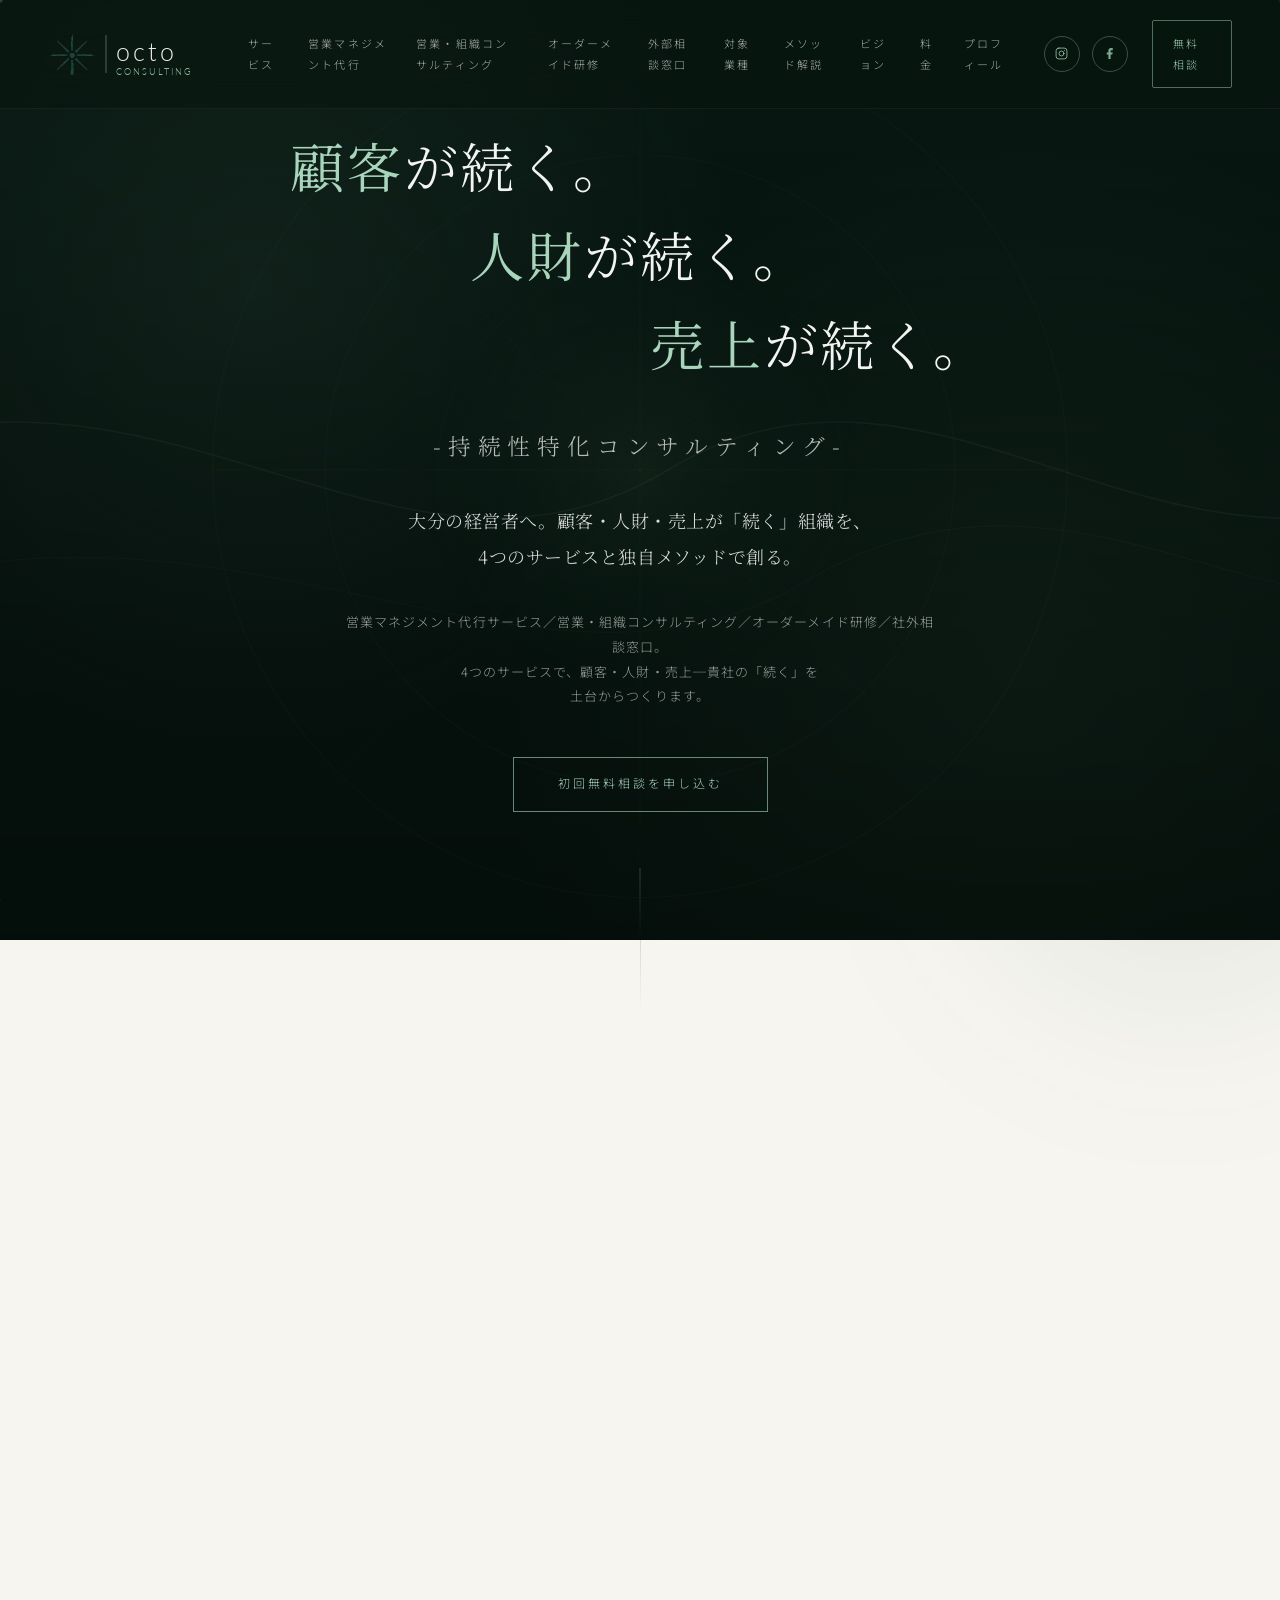
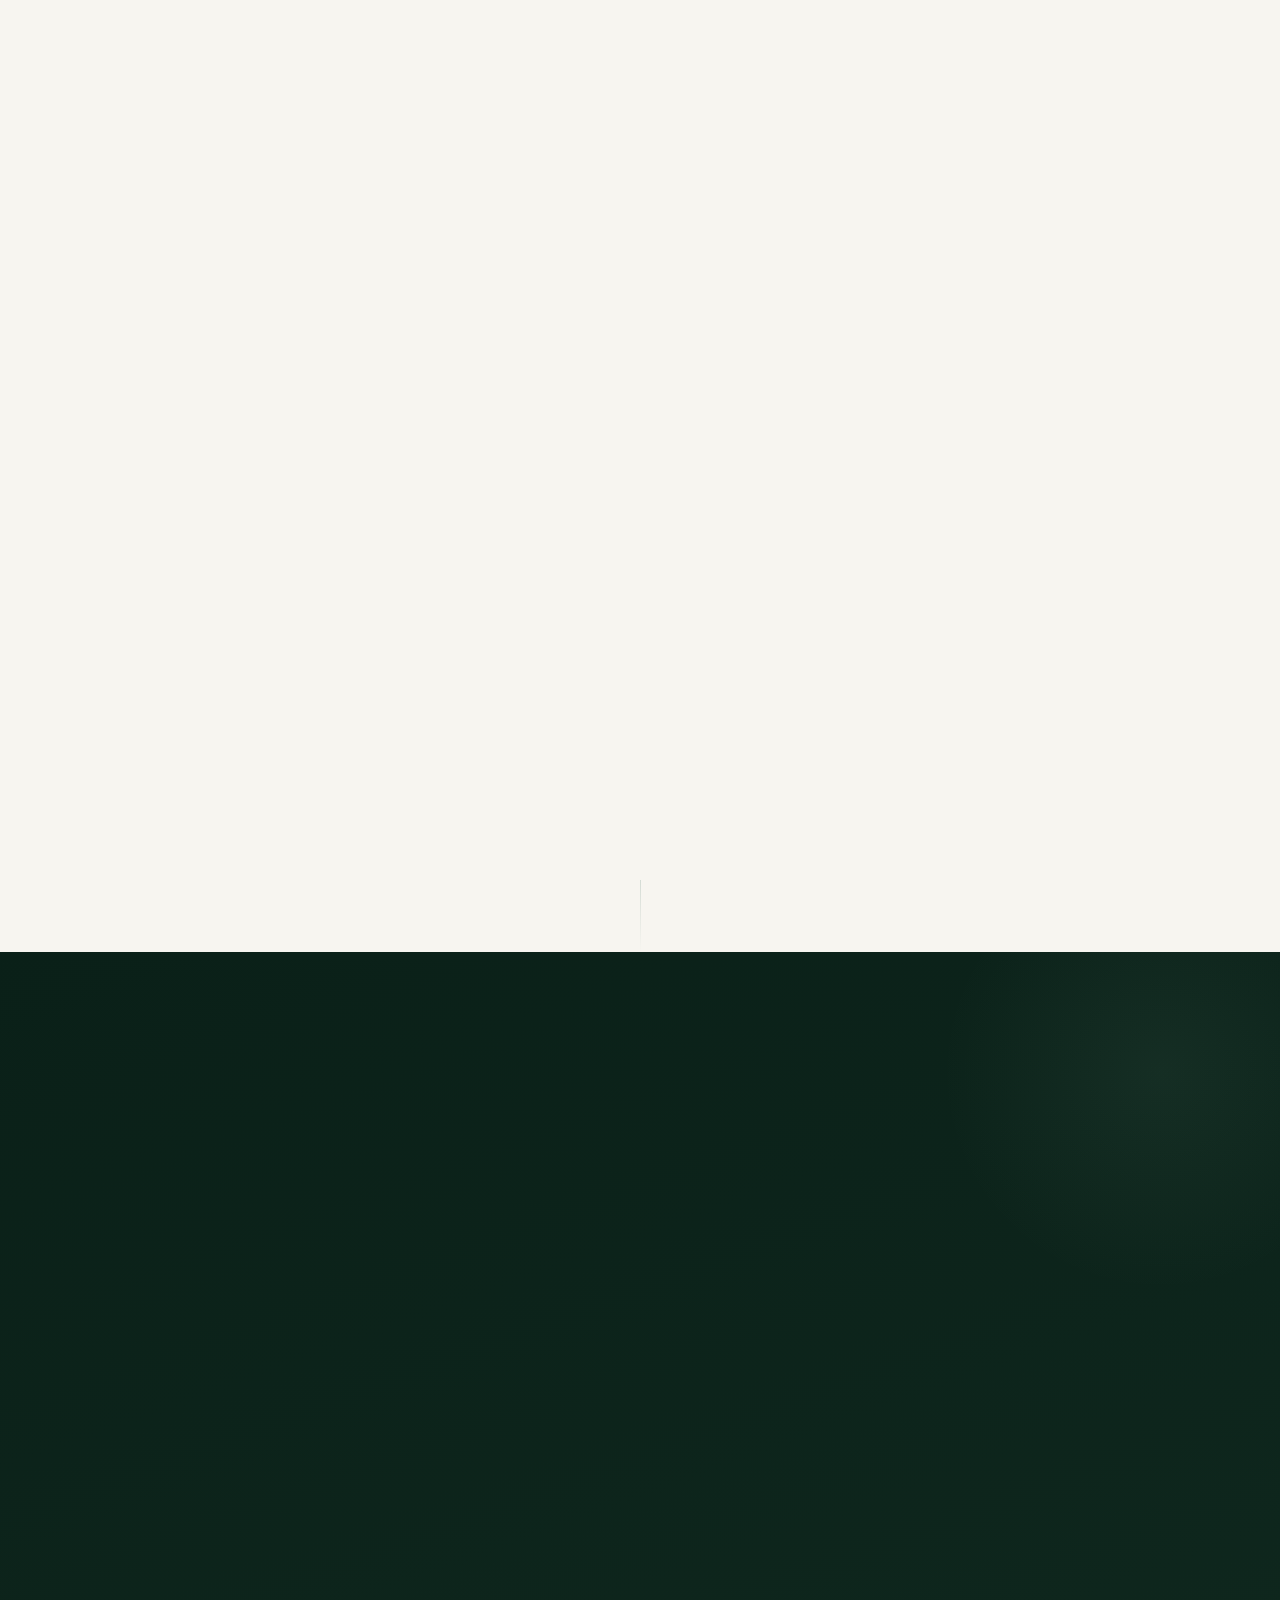
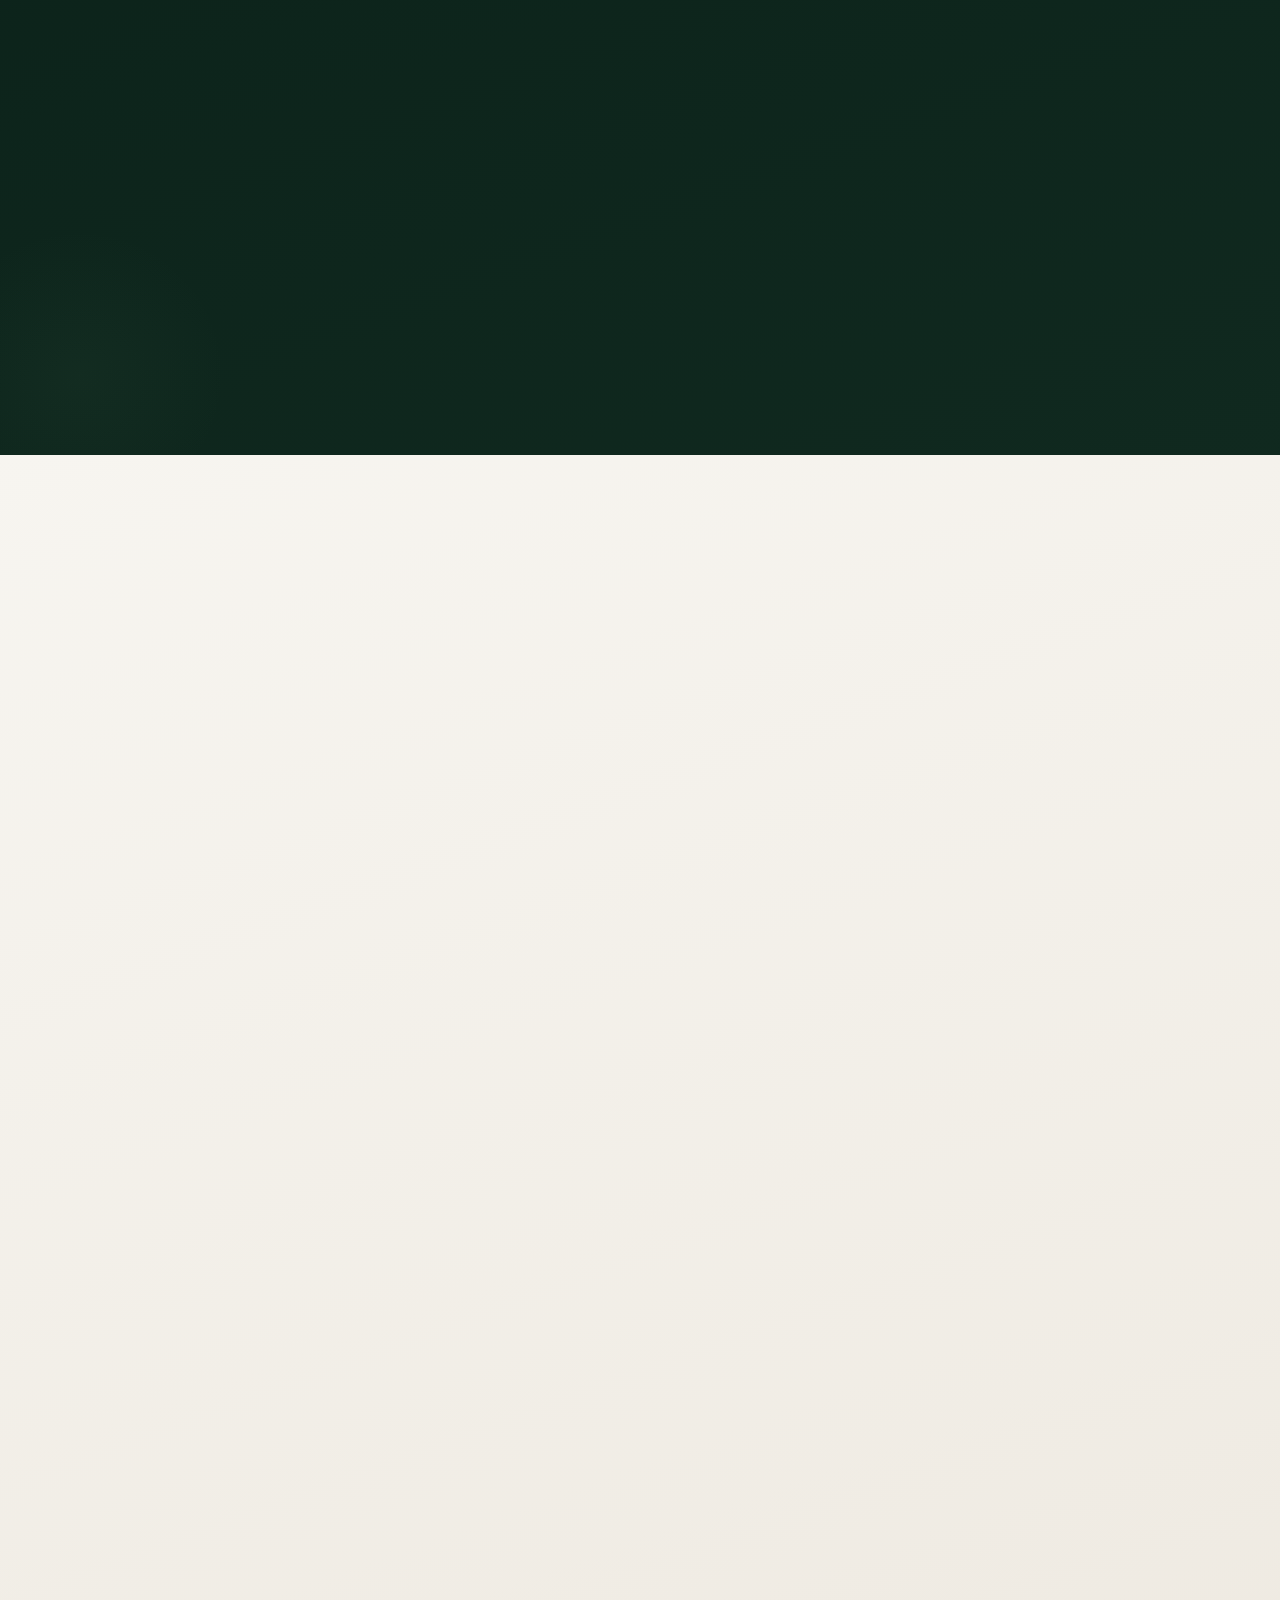
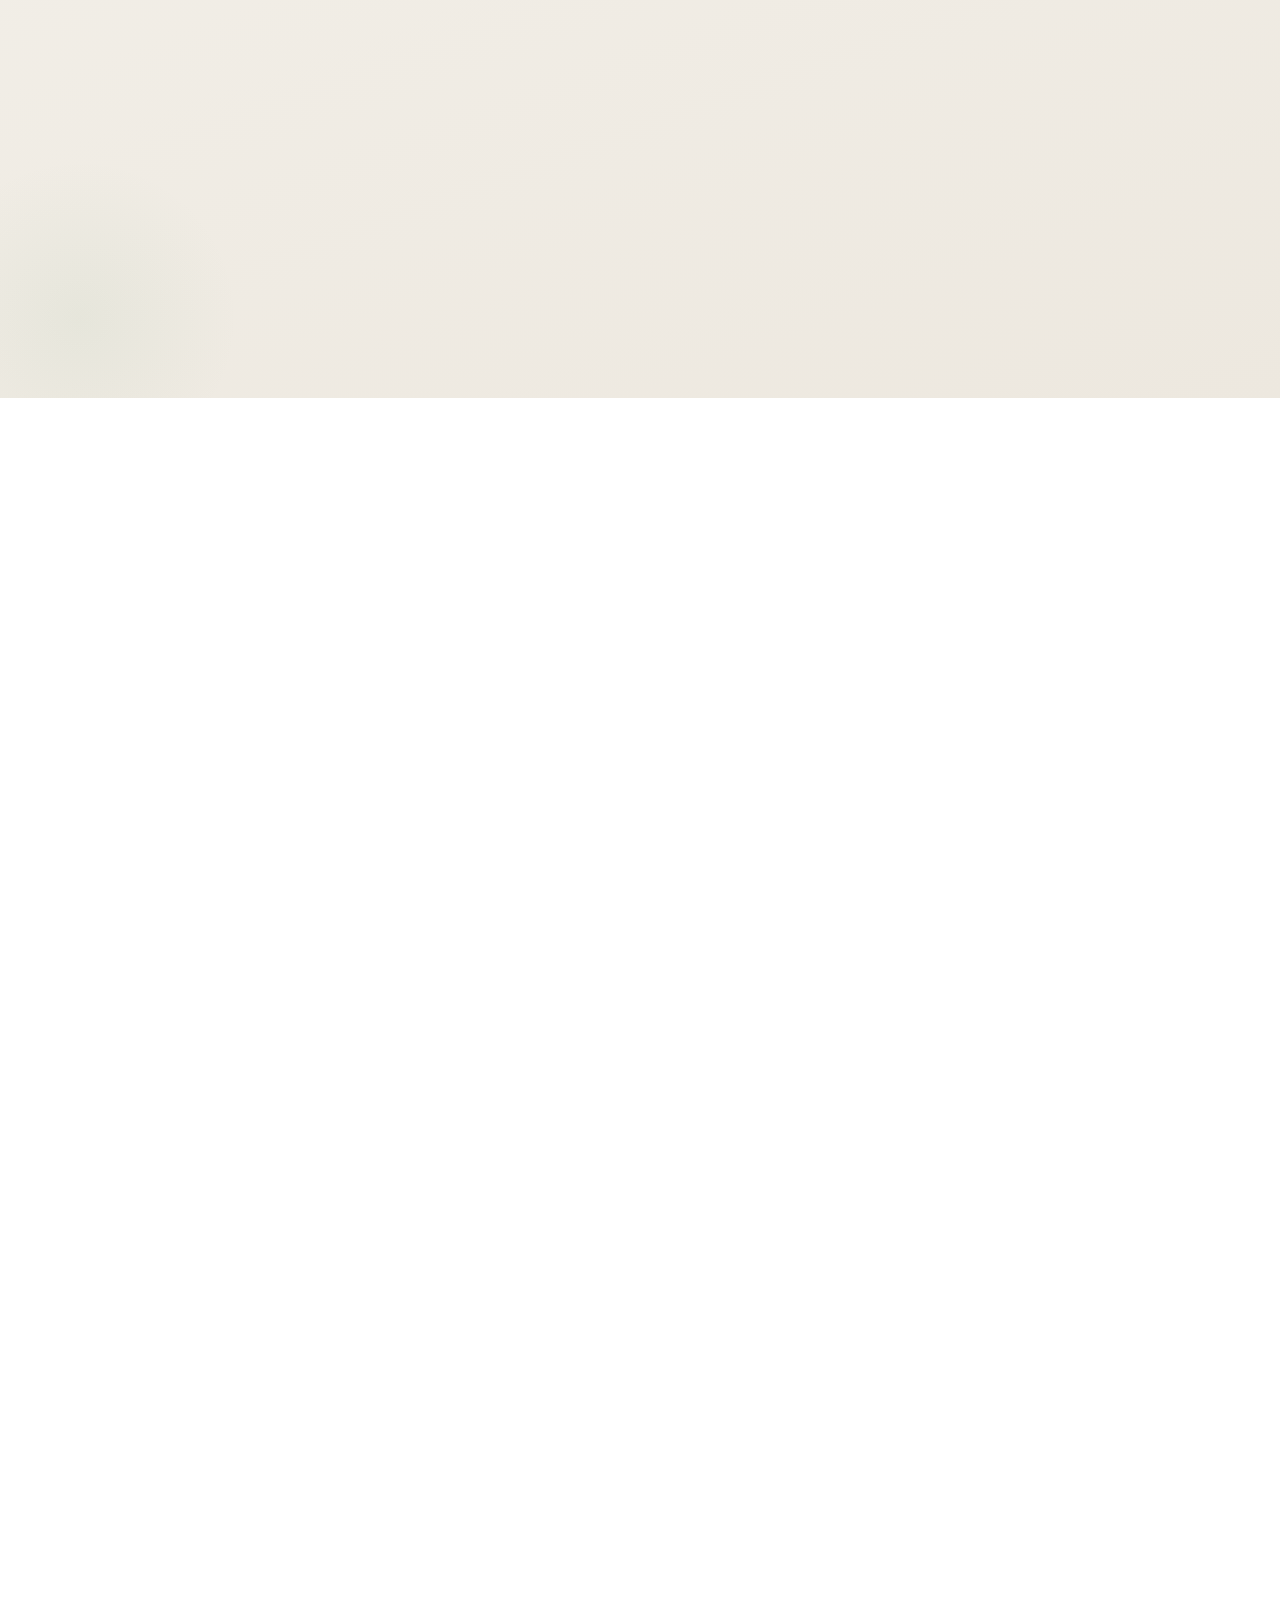
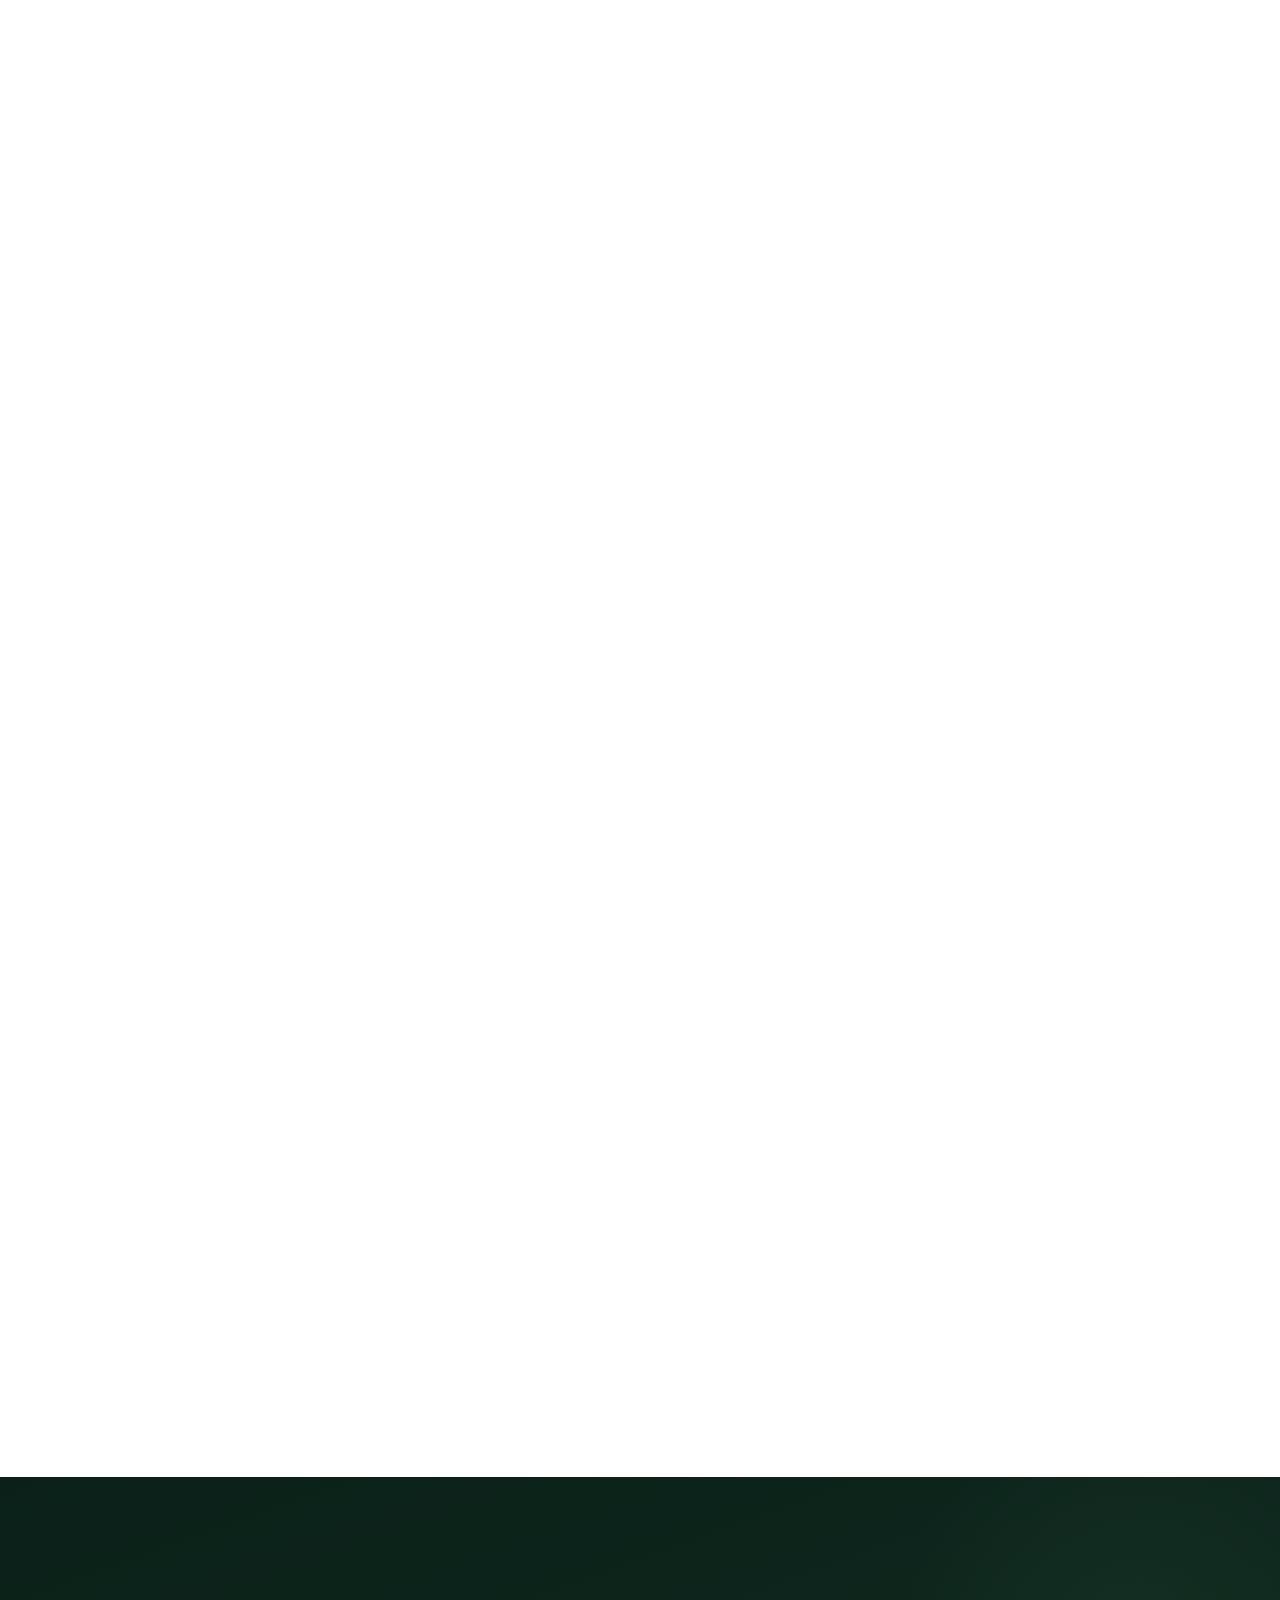
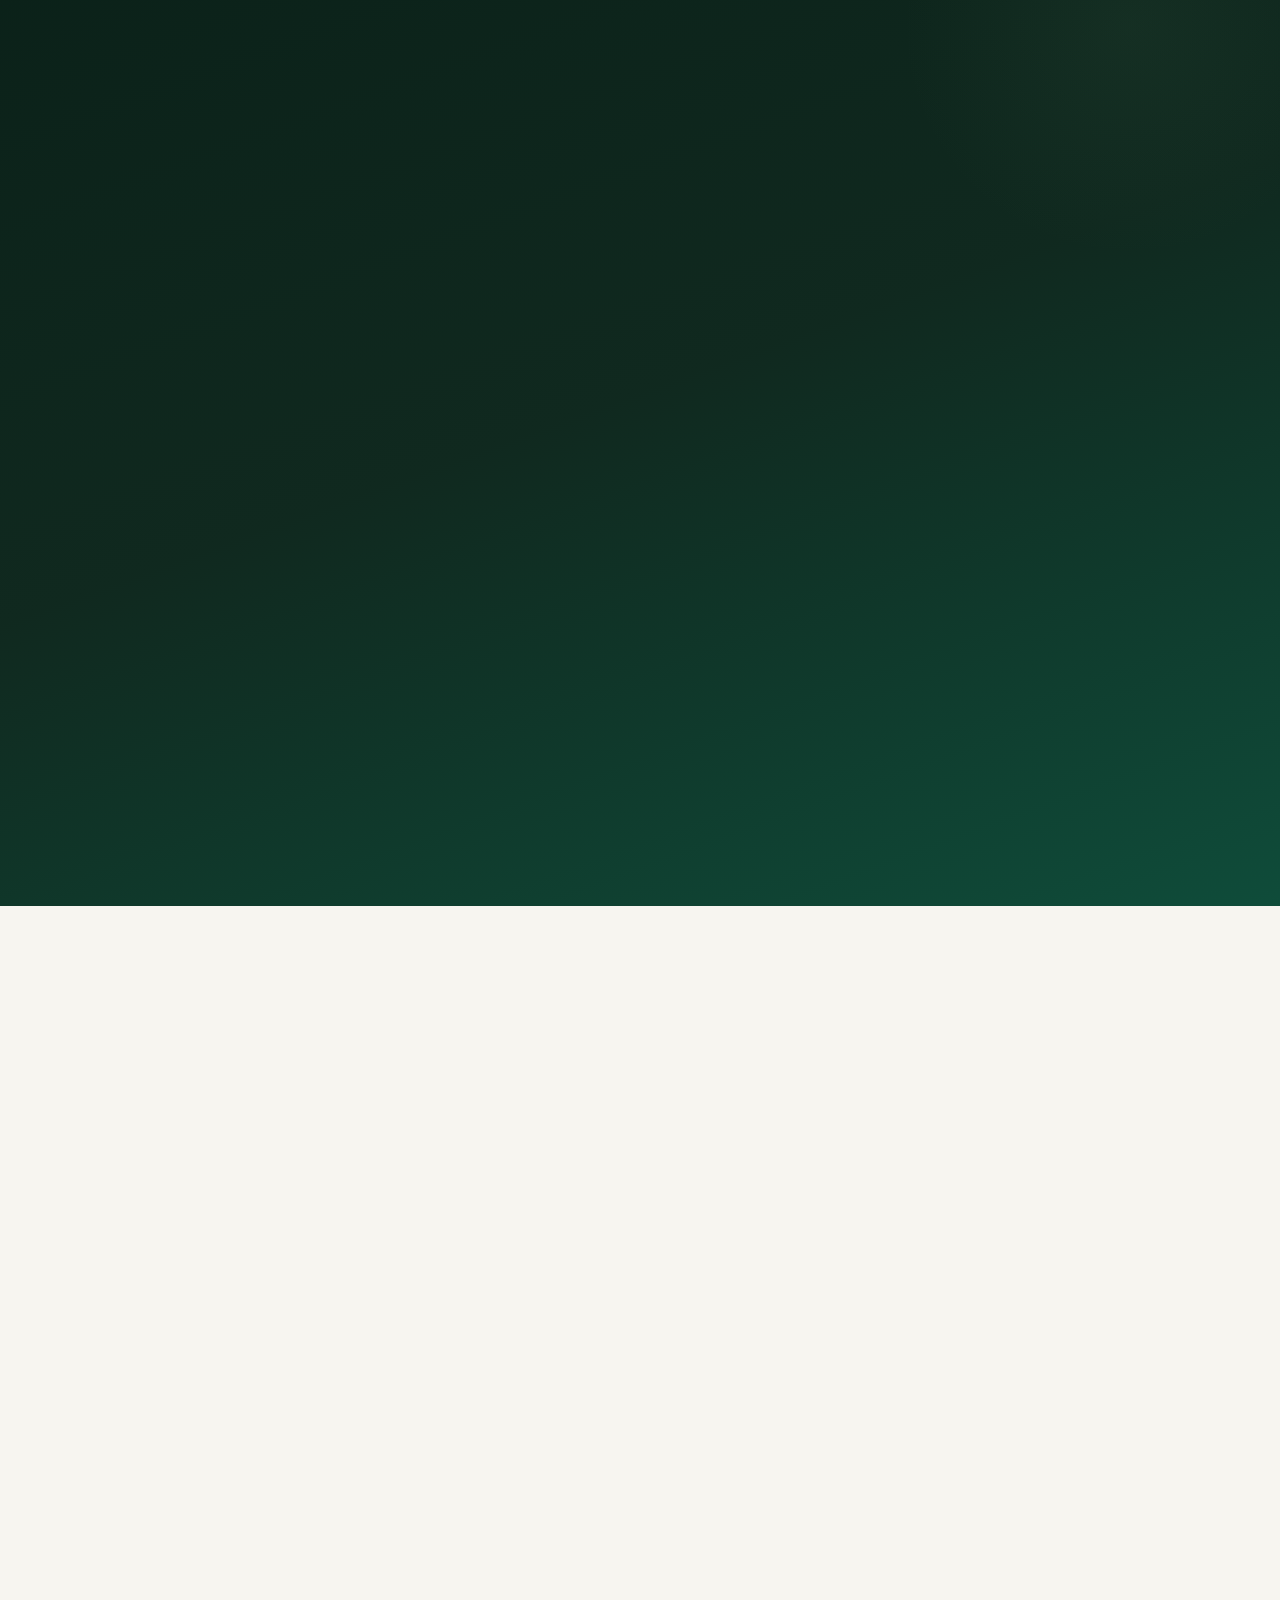
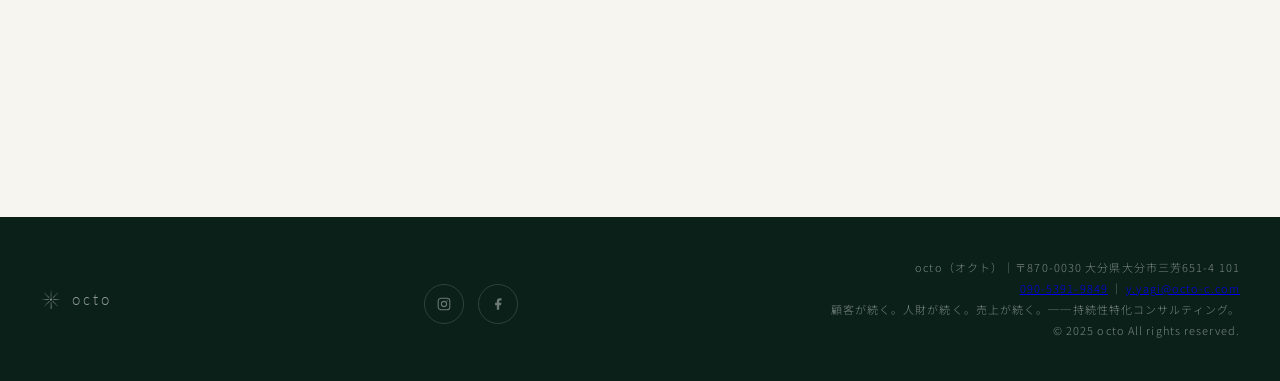
==== commit 0e11dd0c: "Add files via upload" ====
--- a/index.html
+++ b/index.html
@@ -128,12 +128,12 @@
   <div class="svc-grid">
     <div class="svc-card">
       <p class="svc-num">01 / SALES DIRECTOR</p>
-      <span class="recruit-open" style="display:inline-block;margin-bottom:14px">
+      <h3 class="svc-title">営業マネジメント<br>代行サービス</h3>
+      <p class="svc-catch">営業現場に、結果にコミットするマネージャーを。</p>
+      <span class="recruit-open" style="display:inline-block;margin:10px 0 14px">
         <span class="recruit-badge only-open">現在募集中（同時1社限定）</span>
         <span class="recruit-badge only-closed">現在募集を休止中（同時1社限定）</span>
       </span>
-      <h3 class="svc-title">営業マネジメント<br>代行サービス</h3>
-      <p class="svc-catch">営業現場に、結果にコミットするマネージャーを。</p>
       <p class="svc-desc">週2日程度、御社専属で入り込む非常勤の営業部長。商談同席から指示出しまで実務に踏み込み、実績づくりから伴走します。</p>
       <p class="svc-price">
         固定報酬月額（モニター価格）　月¥270,000<br>
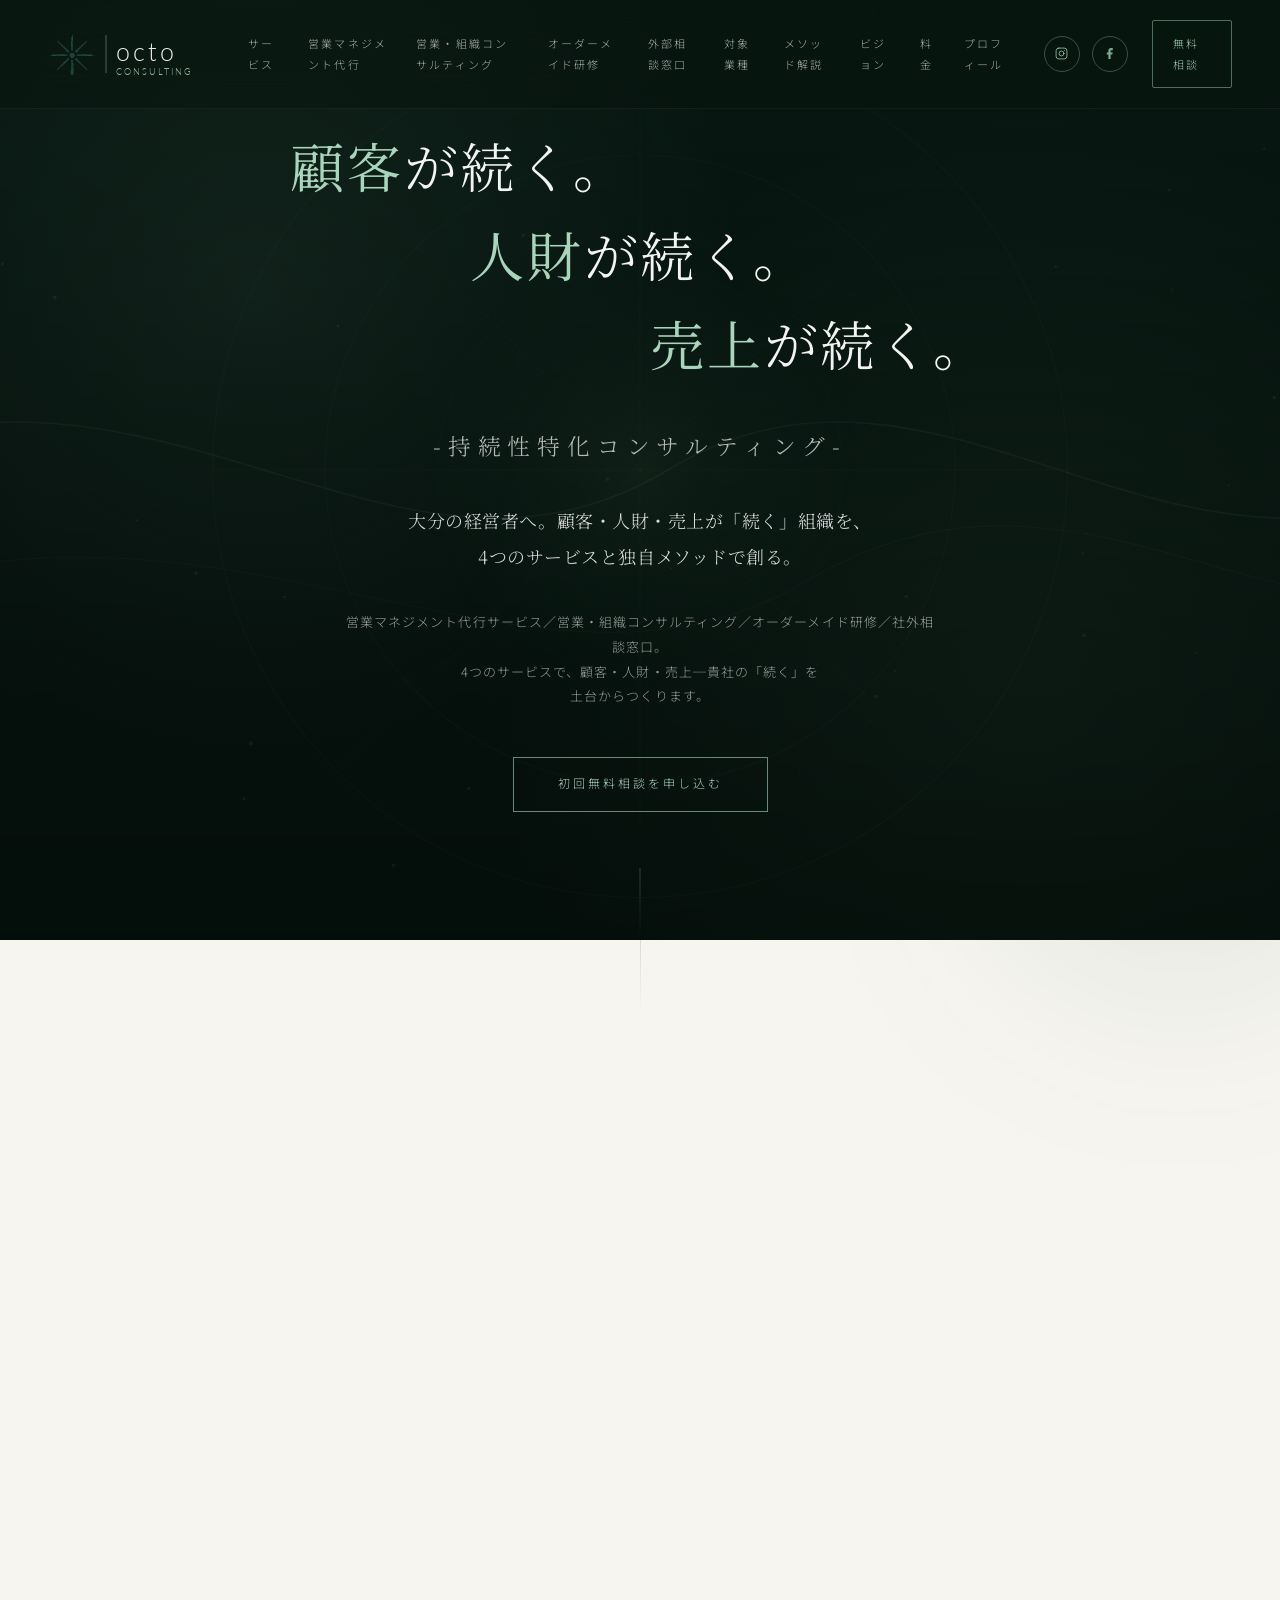
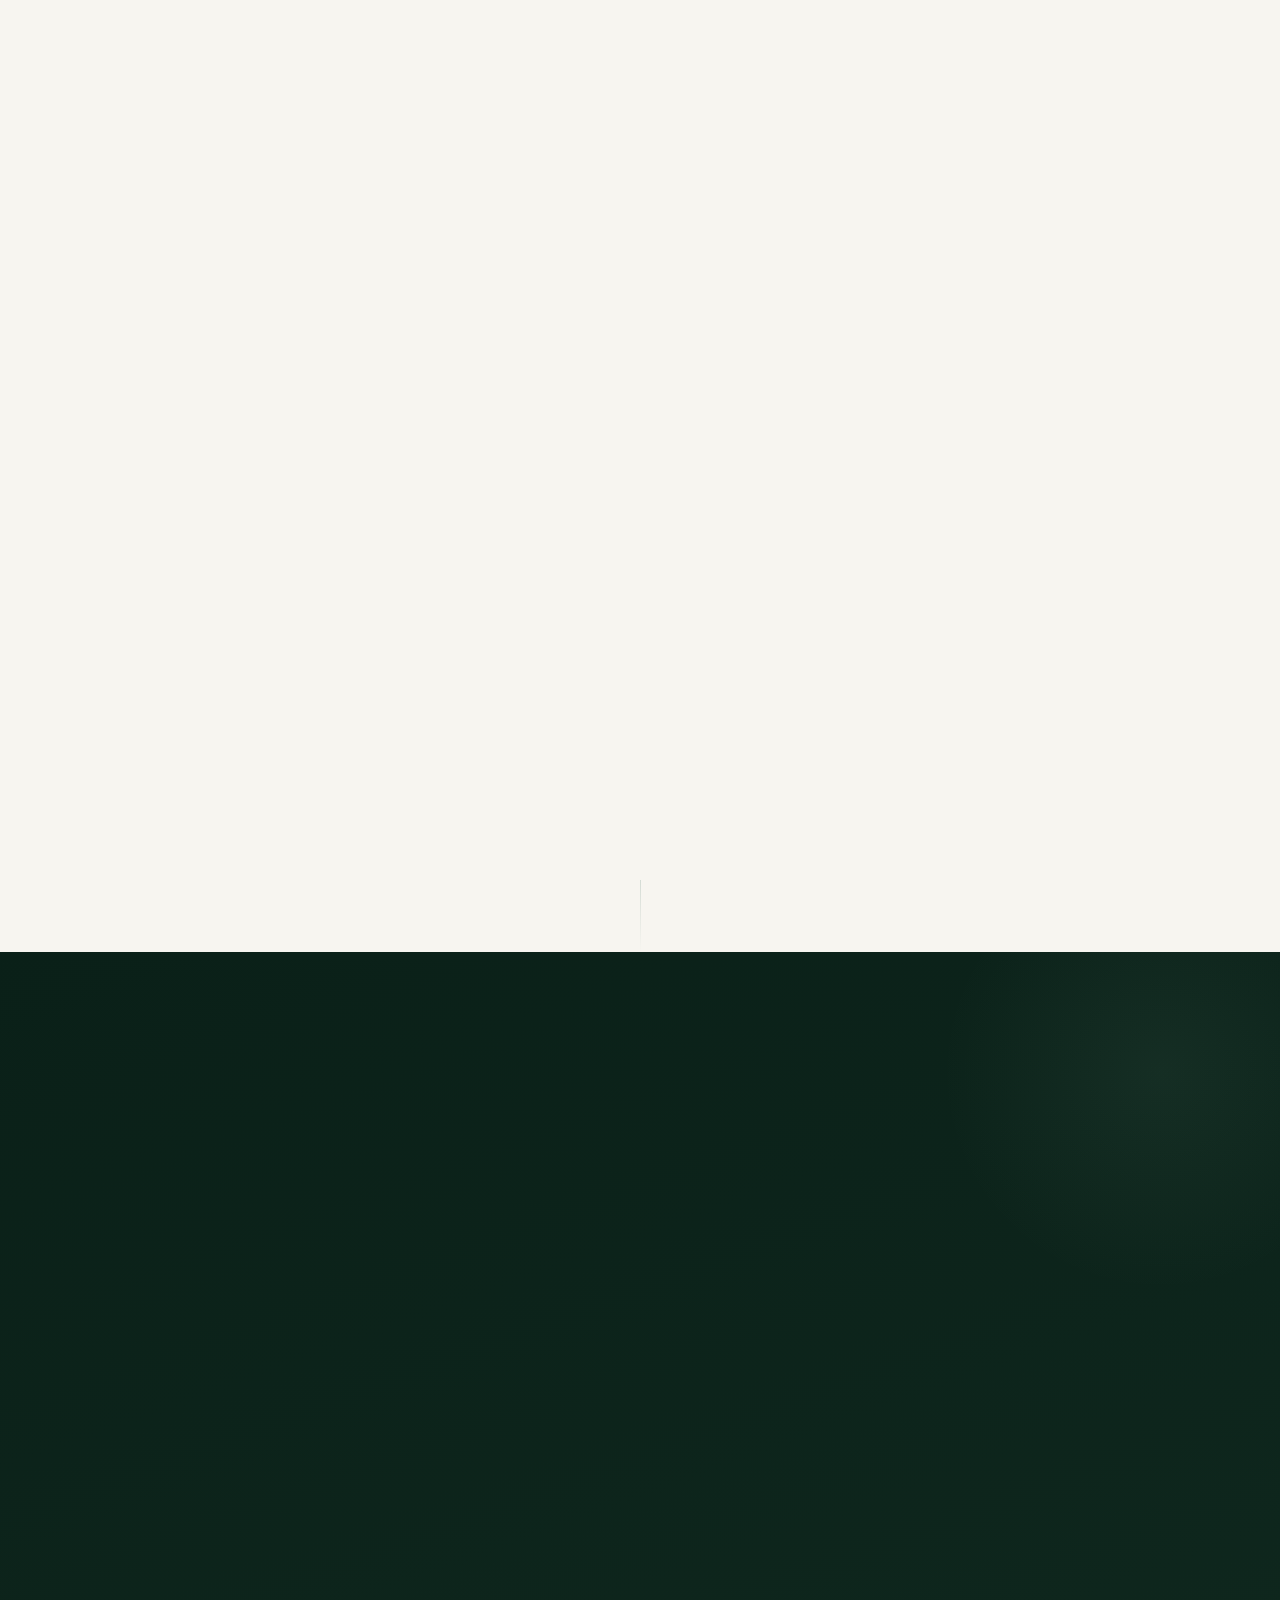
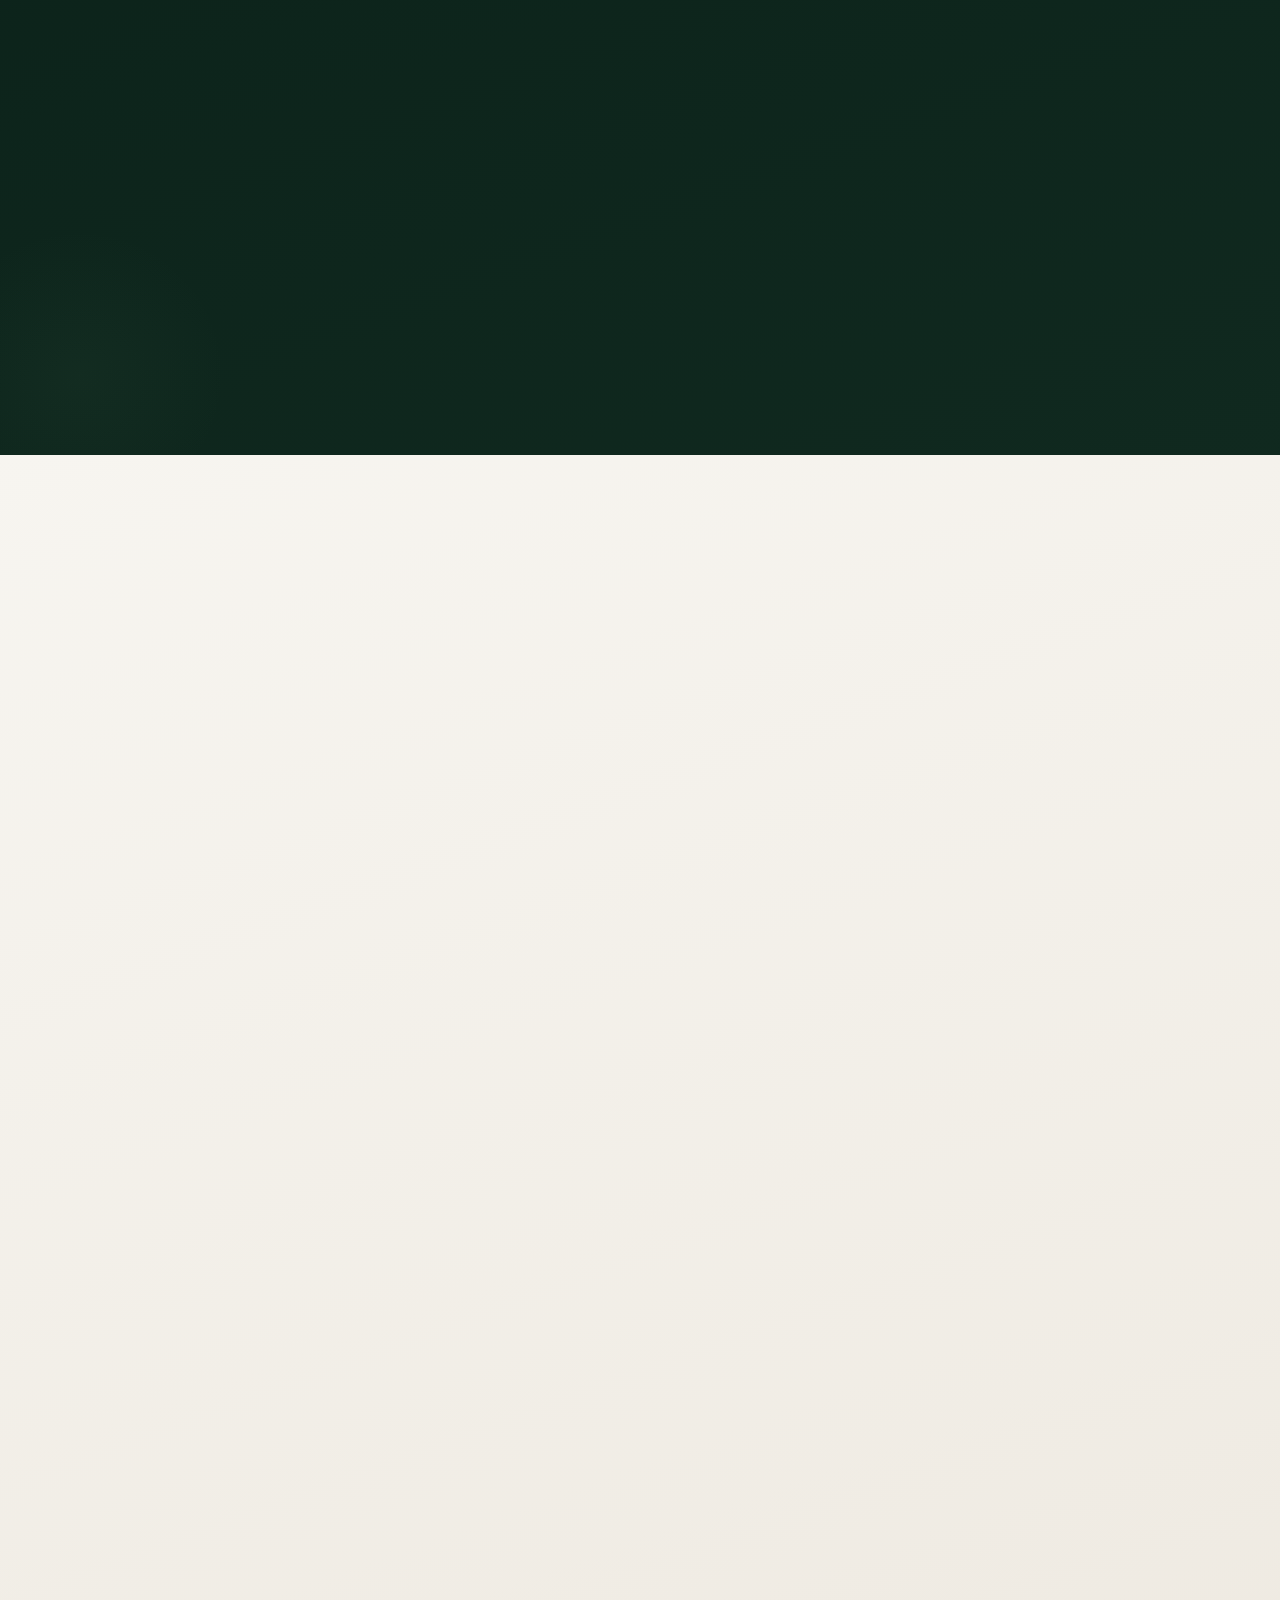
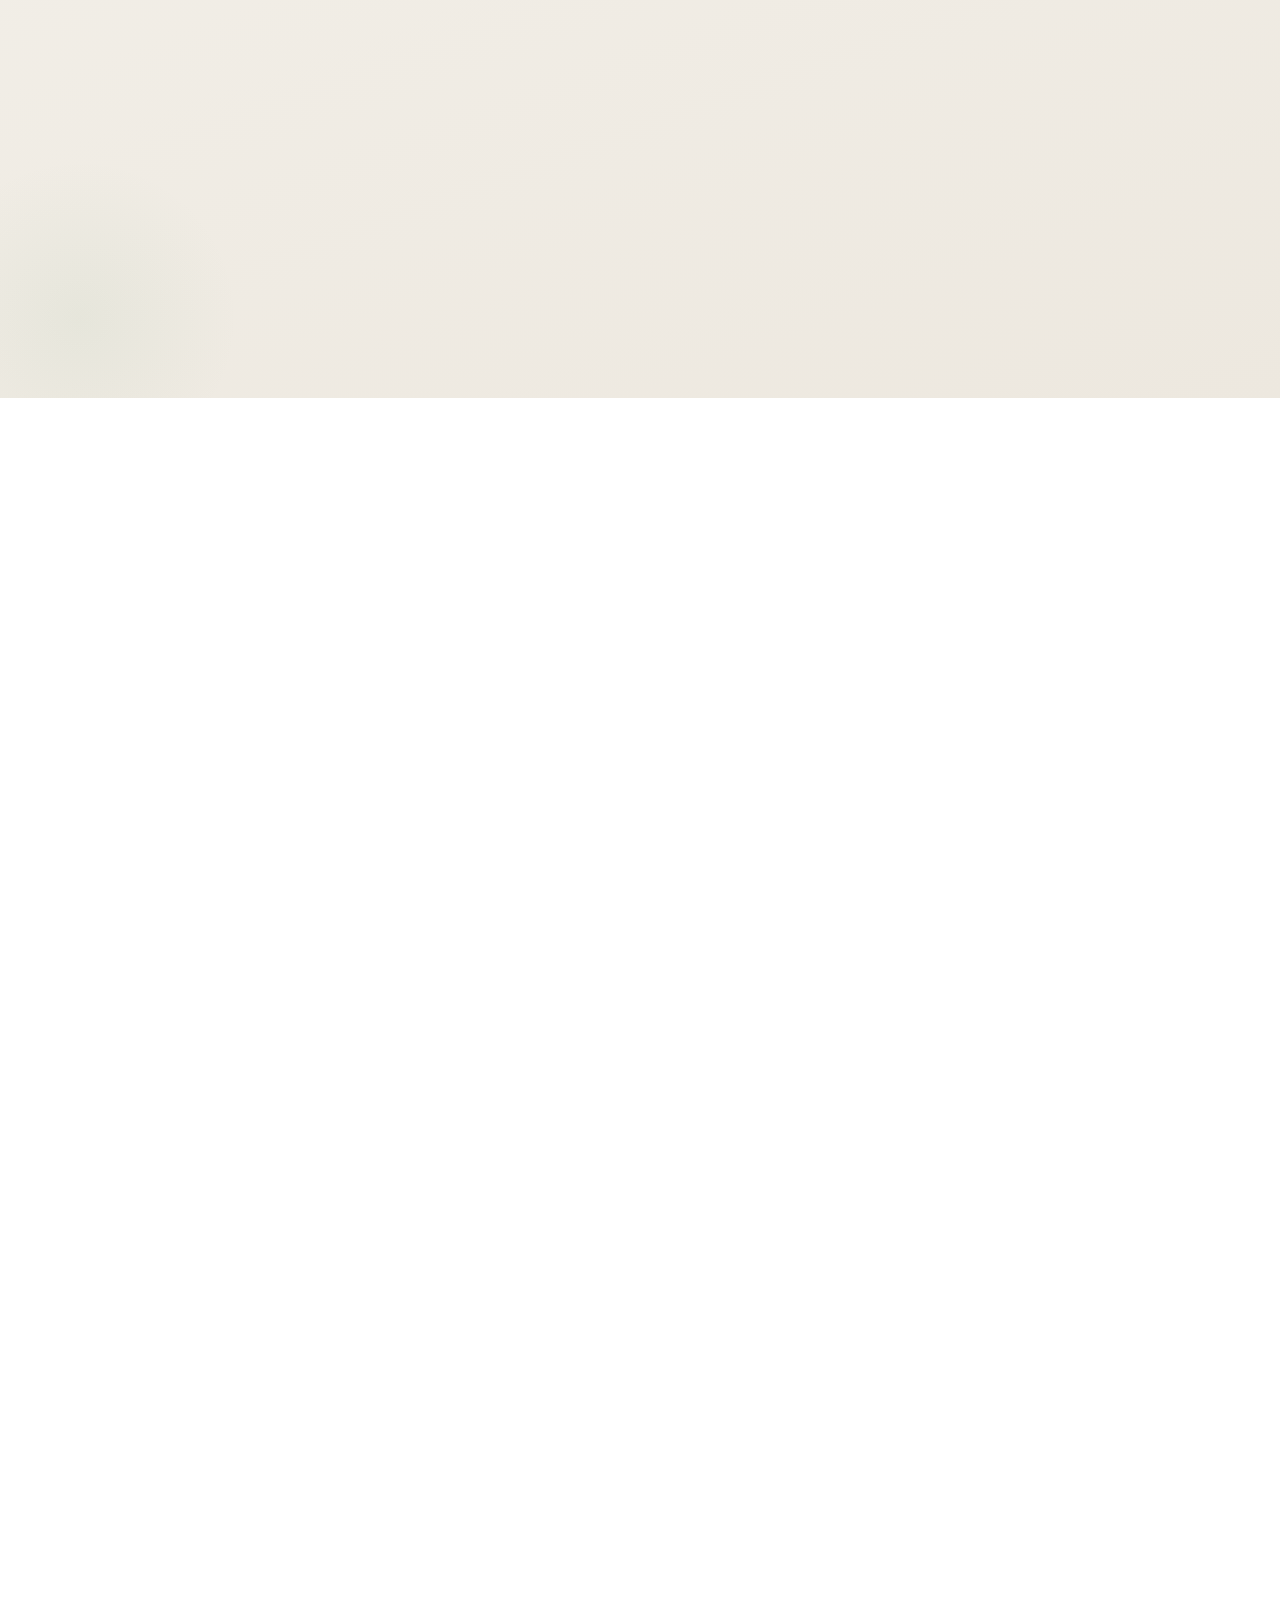
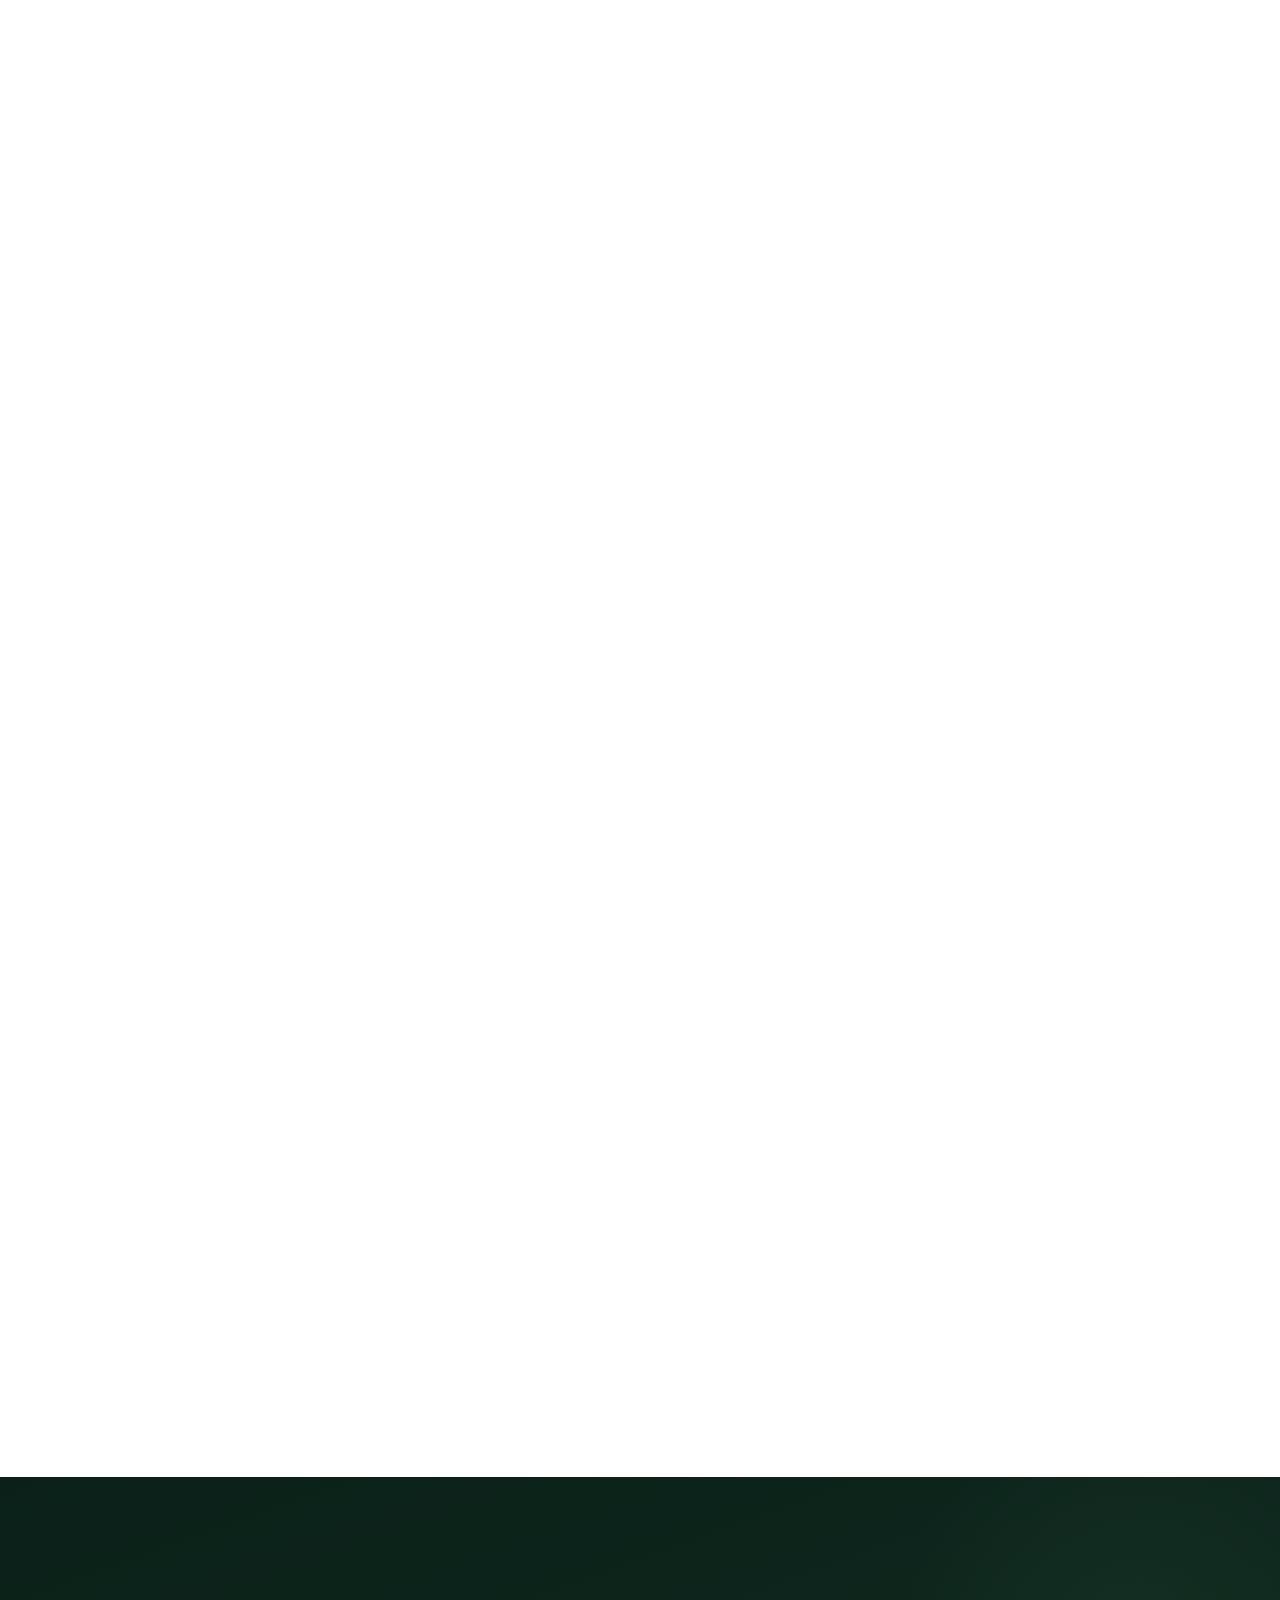
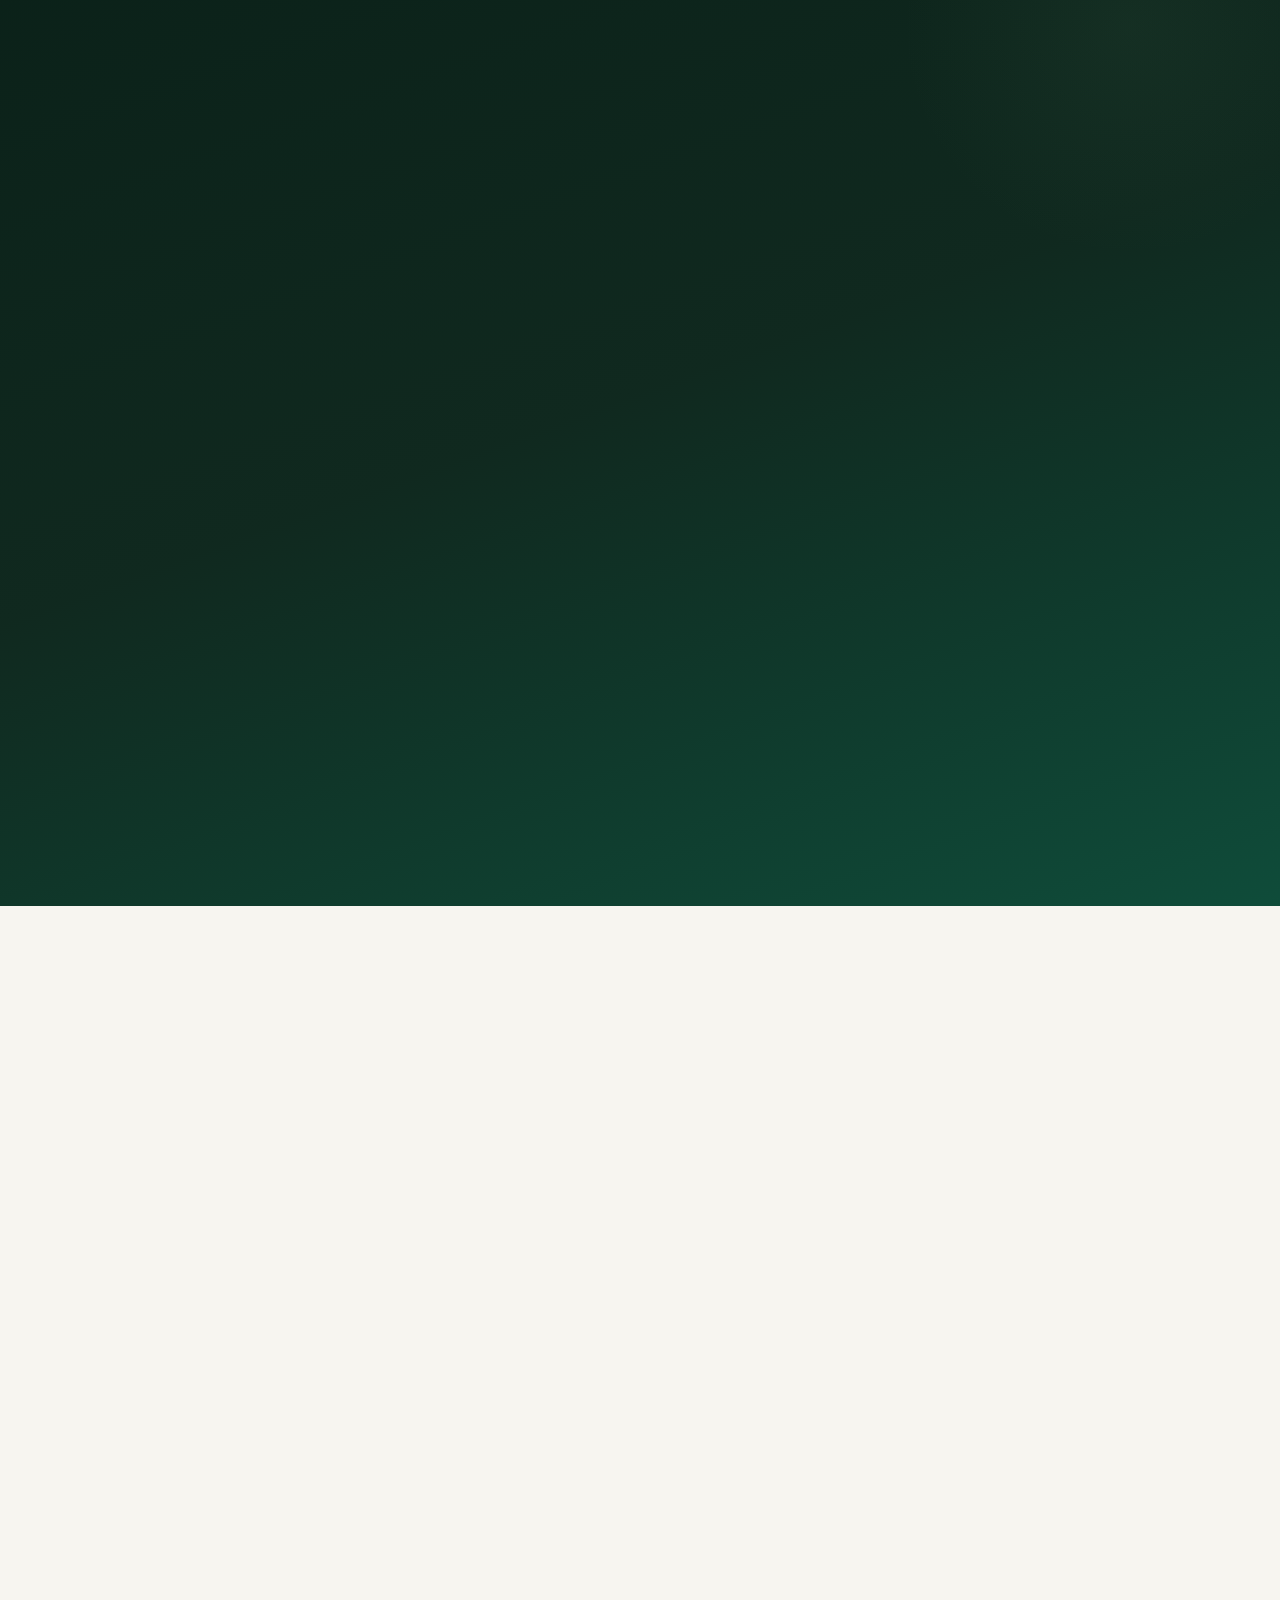
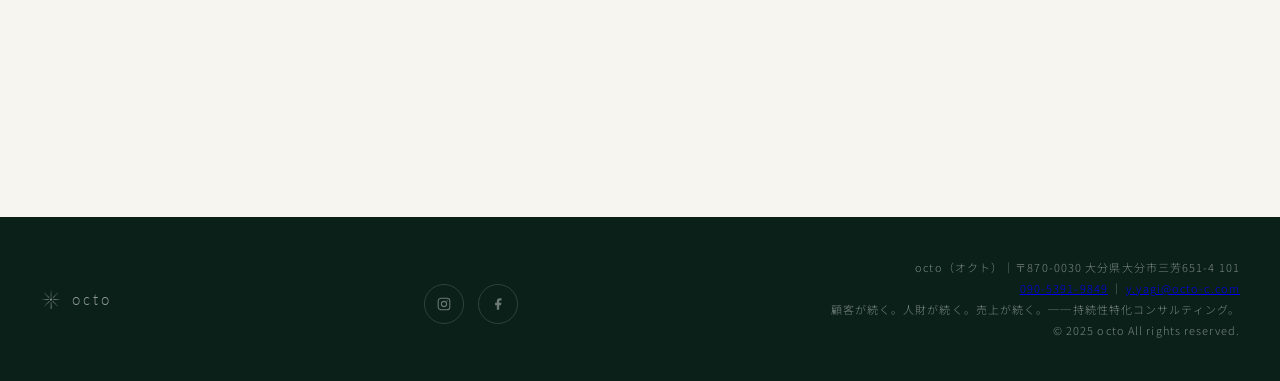
==== commit 258ebd8f: "Add files via upload" ====
--- a/index.html
+++ b/index.html
@@ -25,6 +25,14 @@
 <script type="application/ld+json">{"@context":"https://schema.org","@type":"LocalBusiness","name":"octo","alternateName":"オクト","description":"持続性特化コンサルティング。営業マネジメント代行サービス／営業・組織コンサルティング／オーダーメイド研修／社外相談窓口の4サービスで、顧客が続く・人財が続く・売上が続く組織づくりを支援。","url":"https://octo-c.com/","telephone":"090-5391-9849","email":"y.yagi@octo-c.com","priceRange":"¥10,000〜","address":{"@type":"PostalAddress","streetAddress":"三芳651-4 101","addressLocality":"大分市","addressRegion":"大分県","postalCode":"870-0030","addressCountry":"JP"},"founder":{"@type":"Person","name":"八木雄大","jobTitle":"営業・組織コンサルタント"},"areaServed":["大分県","日本全国（オンライン対応）"],"serviceType":["営業マネジメント代行サービス","営業・組織コンサルティング","オーダーメイド研修","社外相談窓口"],"hasOfferCatalog":{"@type":"OfferCatalog","name":"octoのサービス","itemListElement":[{"@type":"Offer","itemOffered":{"@type":"Service","name":"営業マネジメント代行サービス","url":"https://octo-c.com/service-director.html"},"priceSpecification":{"@type":"PriceSpecification","price":"270000","priceCurrency":"JPY"}},{"@type":"Offer","itemOffered":{"@type":"Service","name":"営業・組織コンサルティング","url":"https://octo-c.com/service-sales.html"},"priceSpecification":{"@type":"PriceSpecification","minPrice":"50000","priceCurrency":"JPY"}},{"@type":"Offer","itemOffered":{"@type":"Service","name":"オーダーメイド研修","url":"https://octo-c.com/service-training.html"},"priceSpecification":{"@type":"PriceSpecification","minPrice":"80000","priceCurrency":"JPY"}},{"@type":"Offer","itemOffered":{"@type":"Service","name":"外部相談窓口「やぎさんの相談部屋」","url":"https://octo-c.com/service-helpline.html"},"priceSpecification":{"@type":"PriceSpecification","minPrice":"10000","priceCurrency":"JPY"}}]}}</script>
 <link href="https://fonts.googleapis.com/css2?family=Cormorant+Garamond:ital,wght@0,300;0,400;0,500;1,300;1,400&family=Lato:wght@300;400&family=Noto+Sans+JP:wght@300;400;500&family=Noto+Serif+JP:wght@300;400;500&family=Zen+Old+Mincho:wght@400;500&display=swap" rel="stylesheet">
 <link rel="stylesheet" href="assets/style.css">
+<!-- Google tag (gtag.js) -->
+<script async src="https://www.googletagmanager.com/gtag/js?id=G-24HN5VNJHP"></script>
+<script>
+  window.dataLayer = window.dataLayer || [];
+  function gtag(){dataLayer.push(arguments);}
+  gtag("js", new Date());
+  gtag("config", "G-24HN5VNJHP");
+</script>
 </head>
 <body>
 <!-- AMBIENT -->
